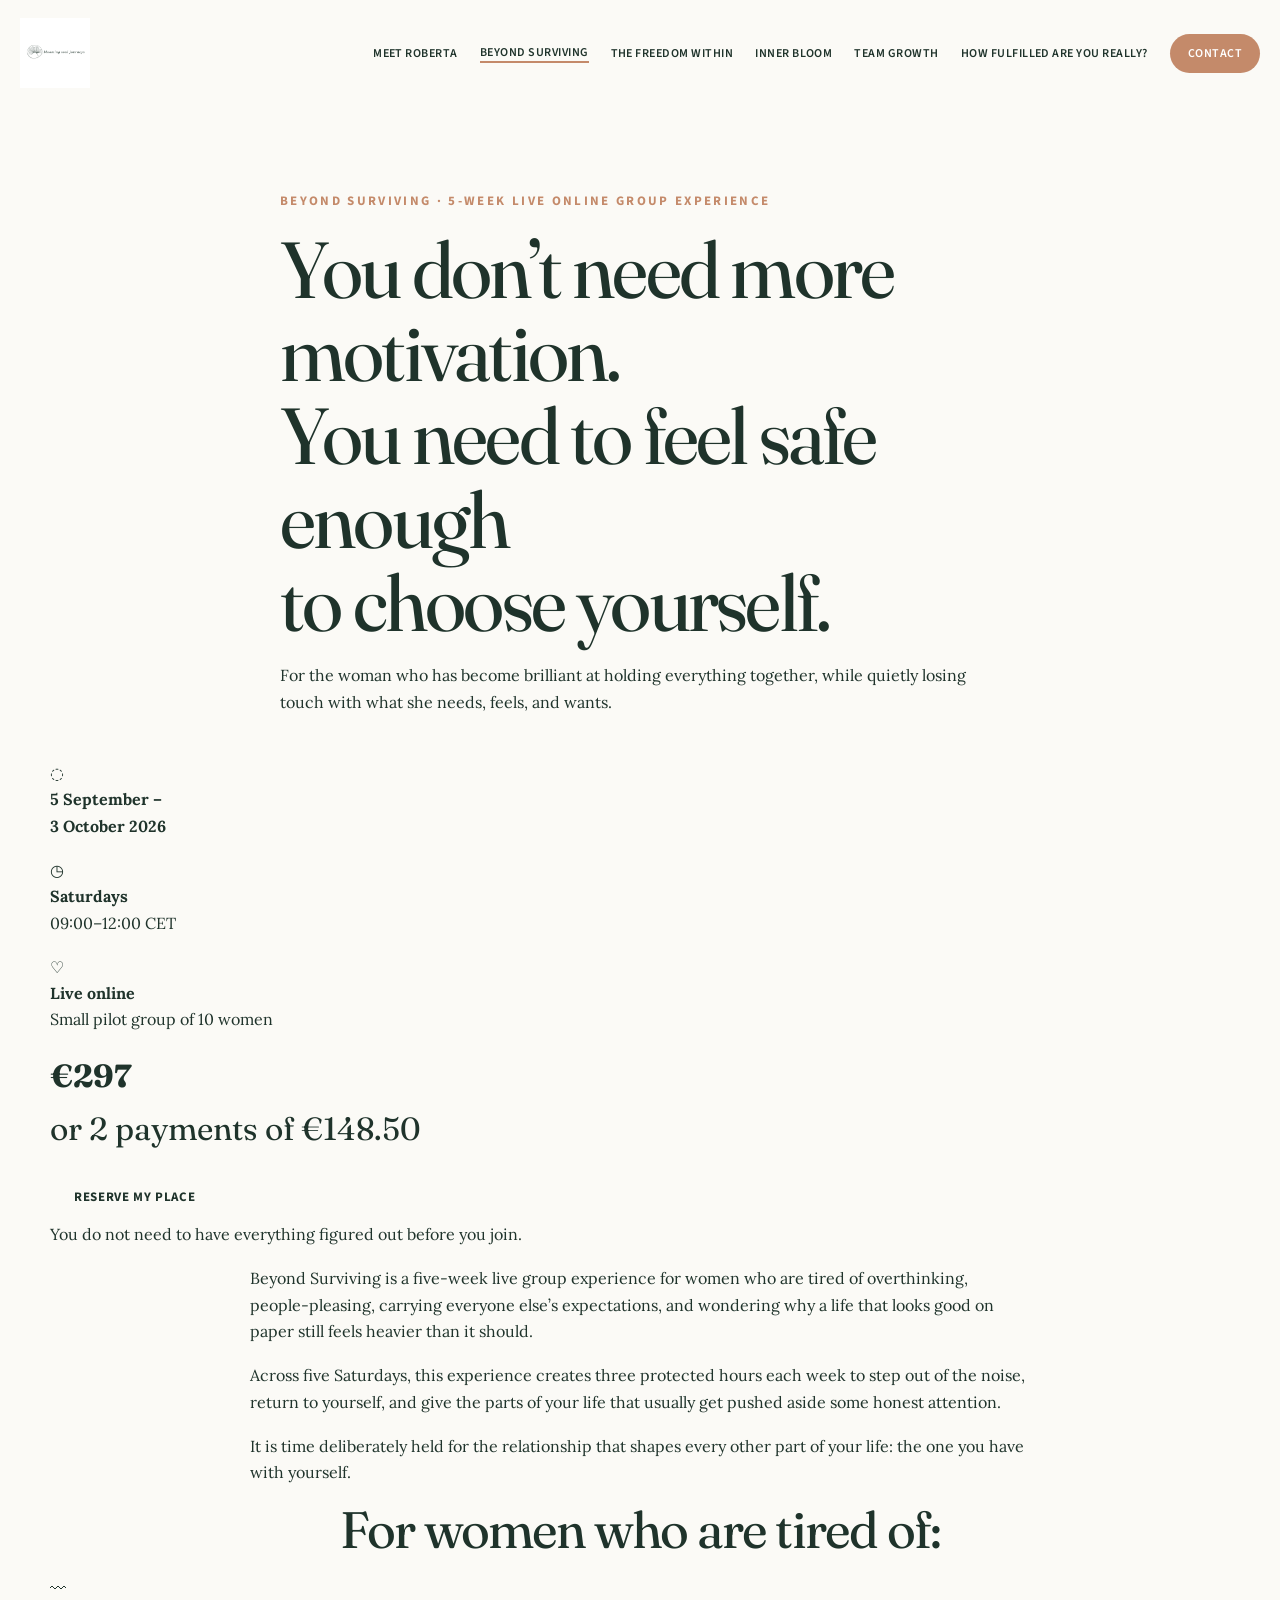
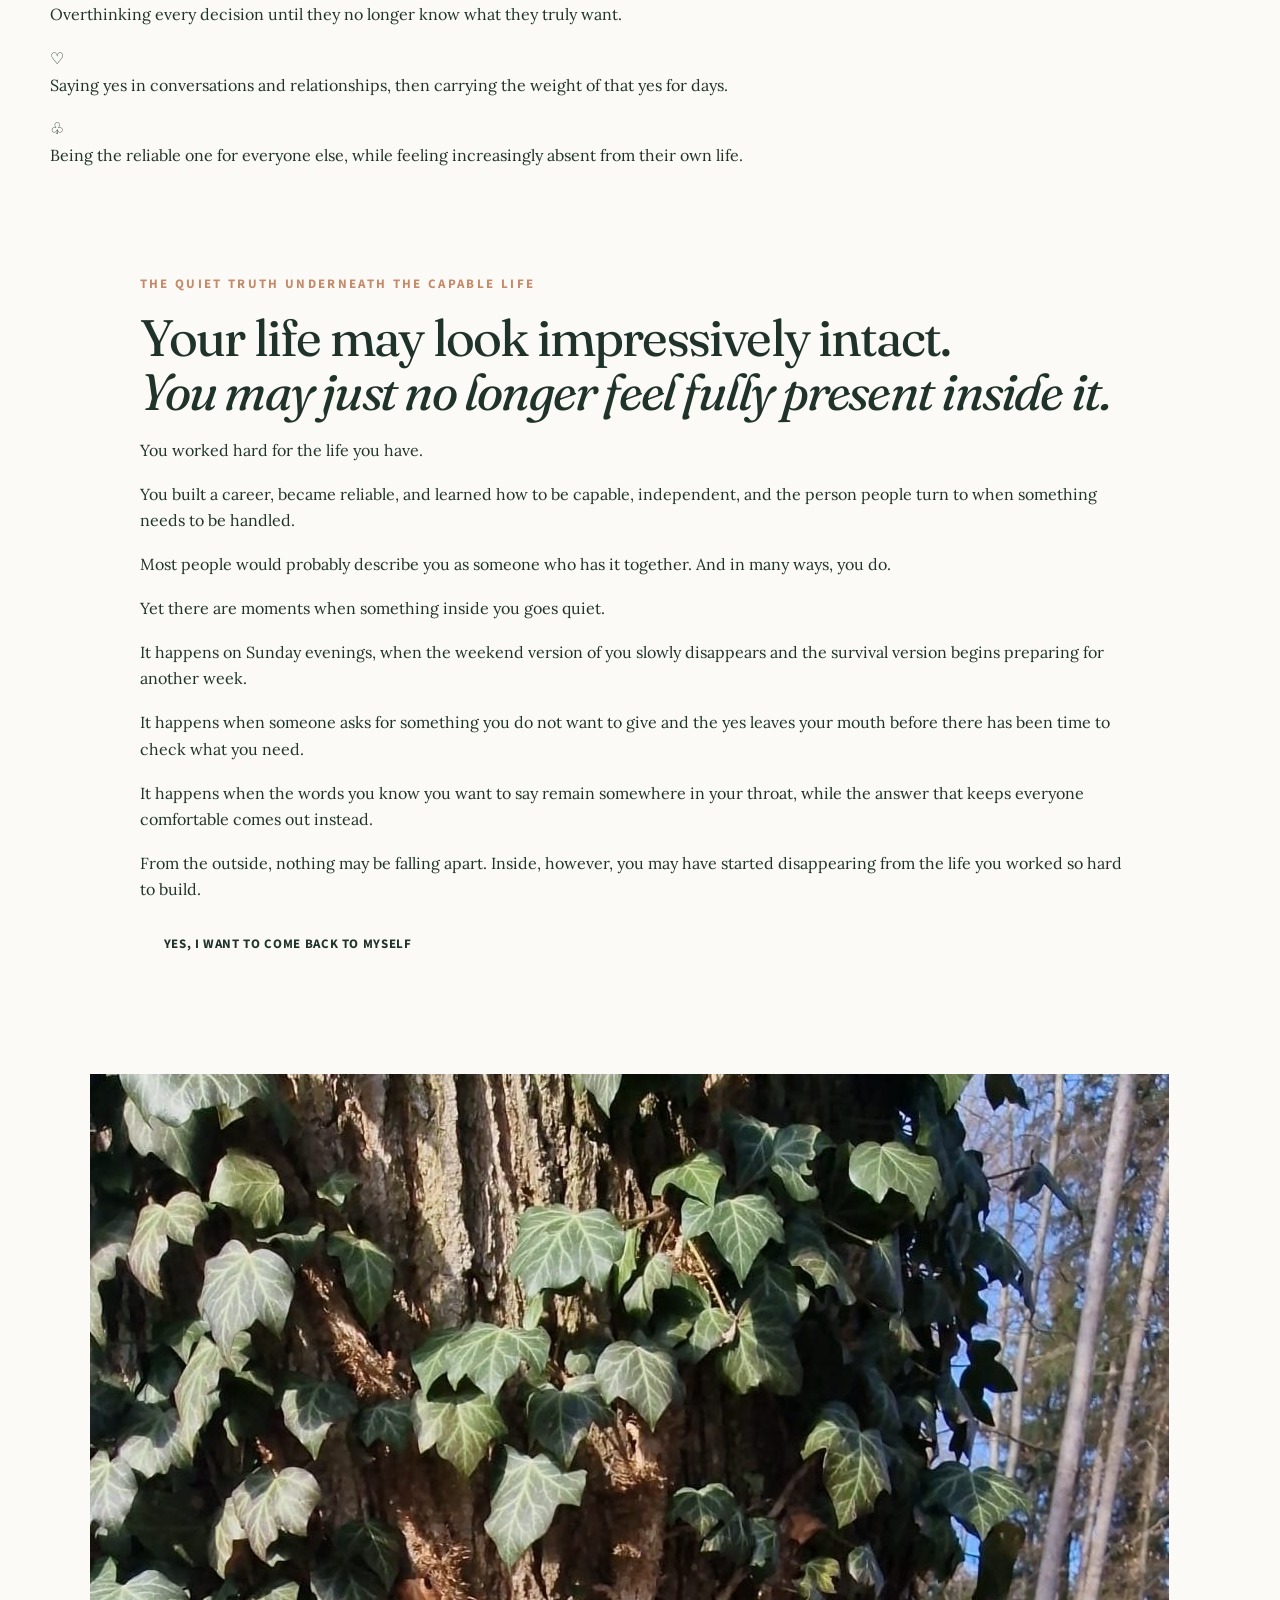
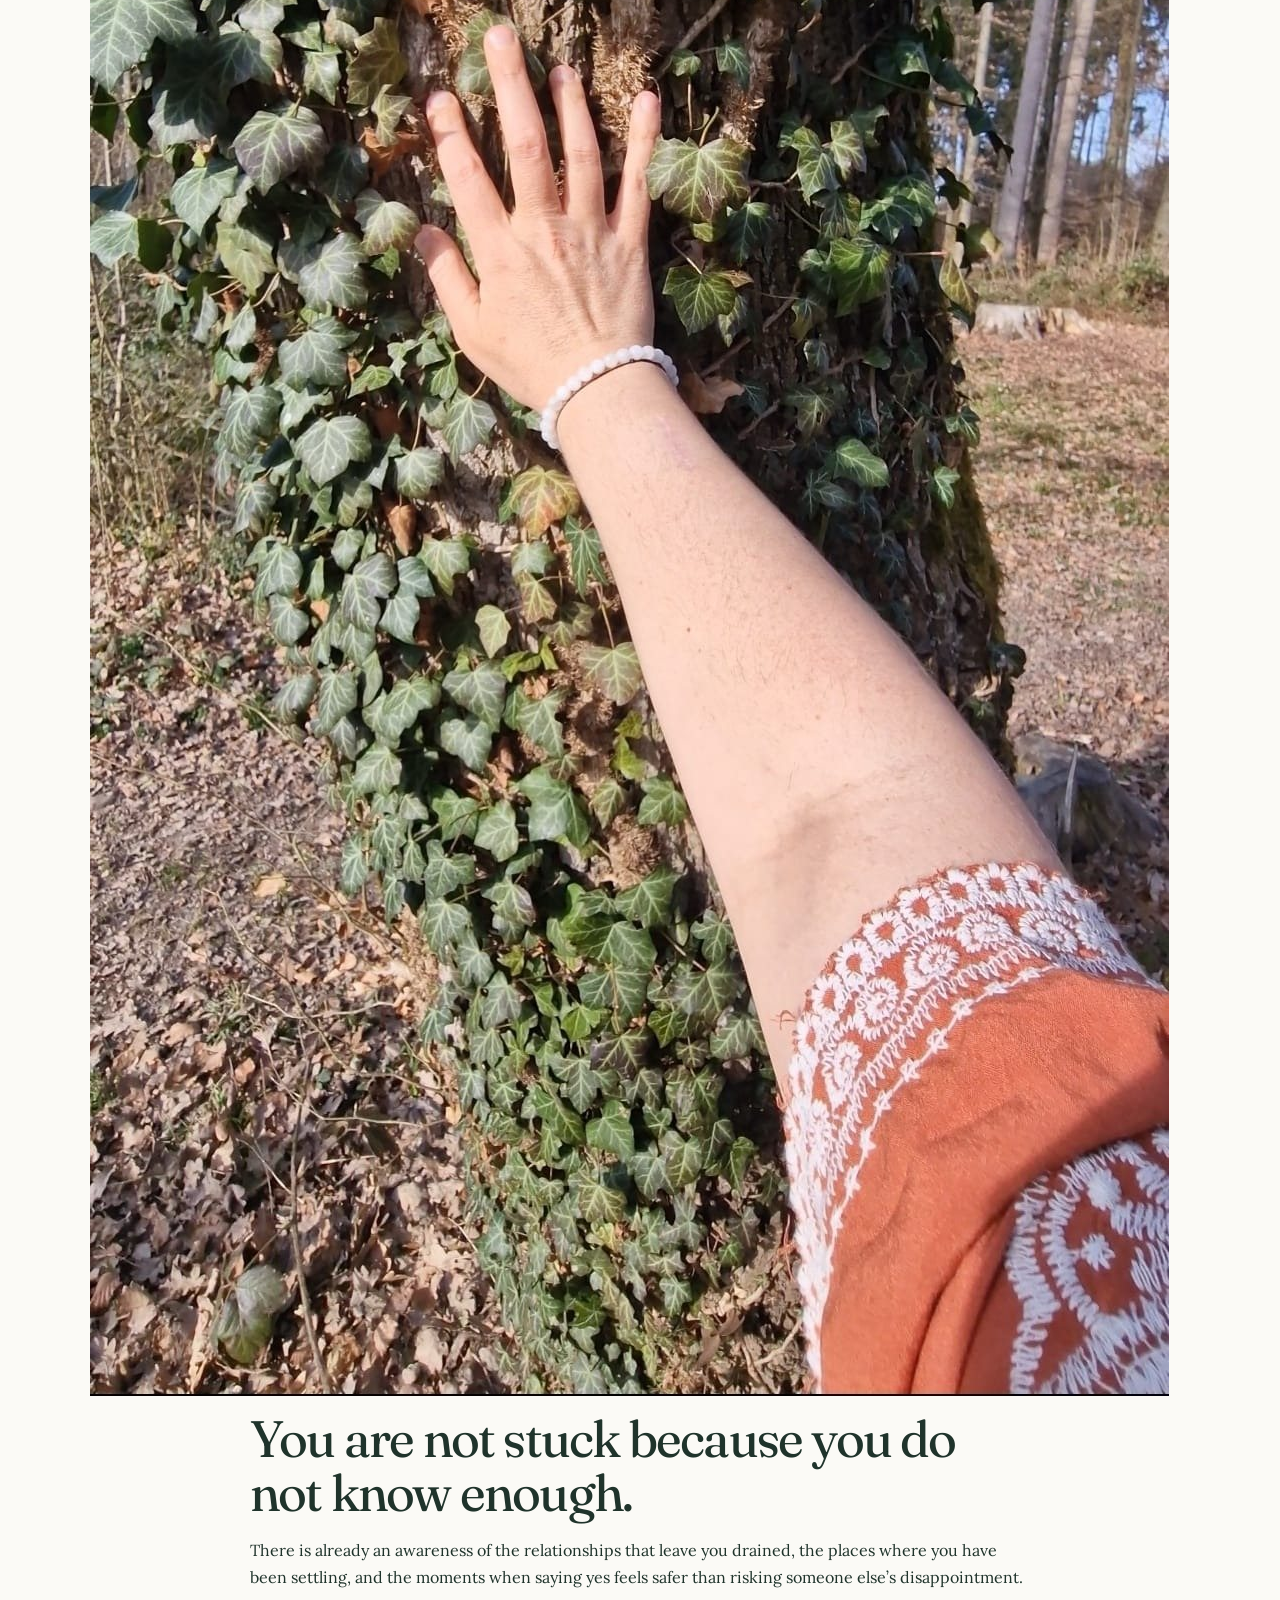
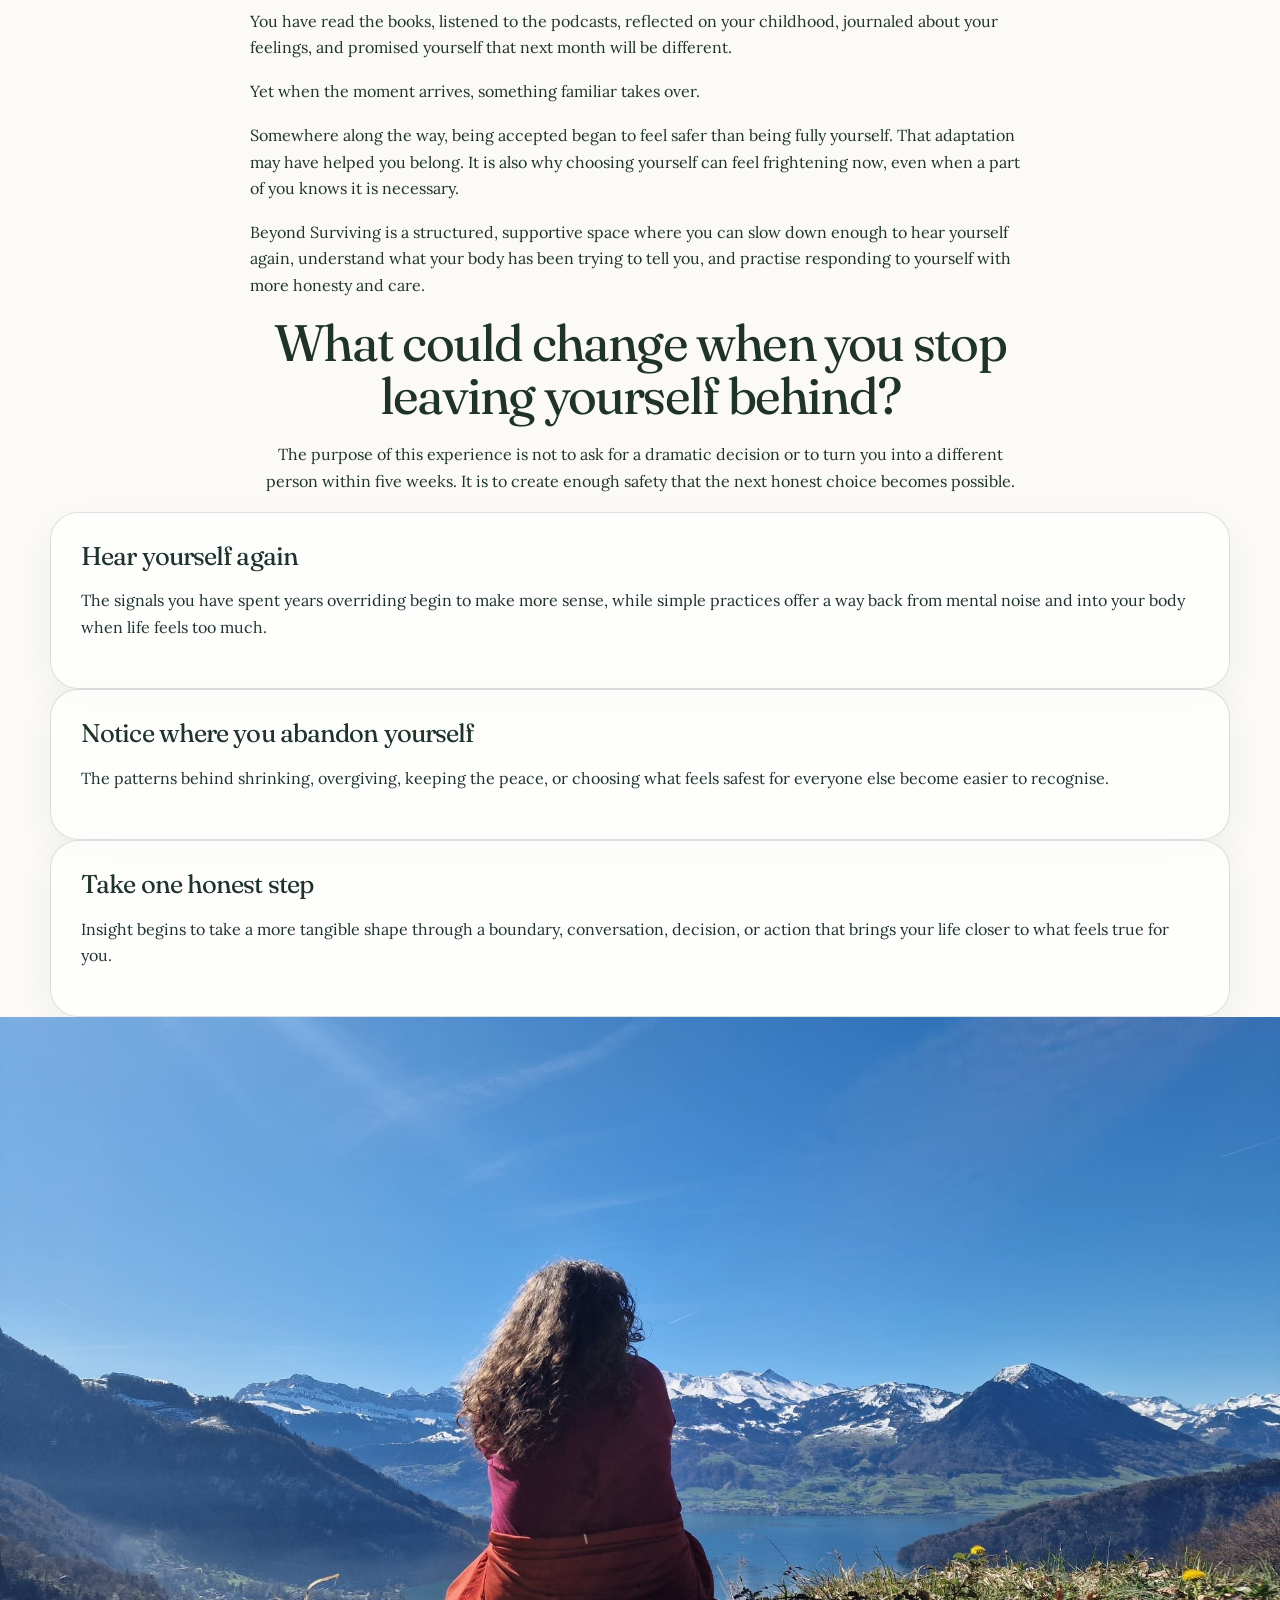
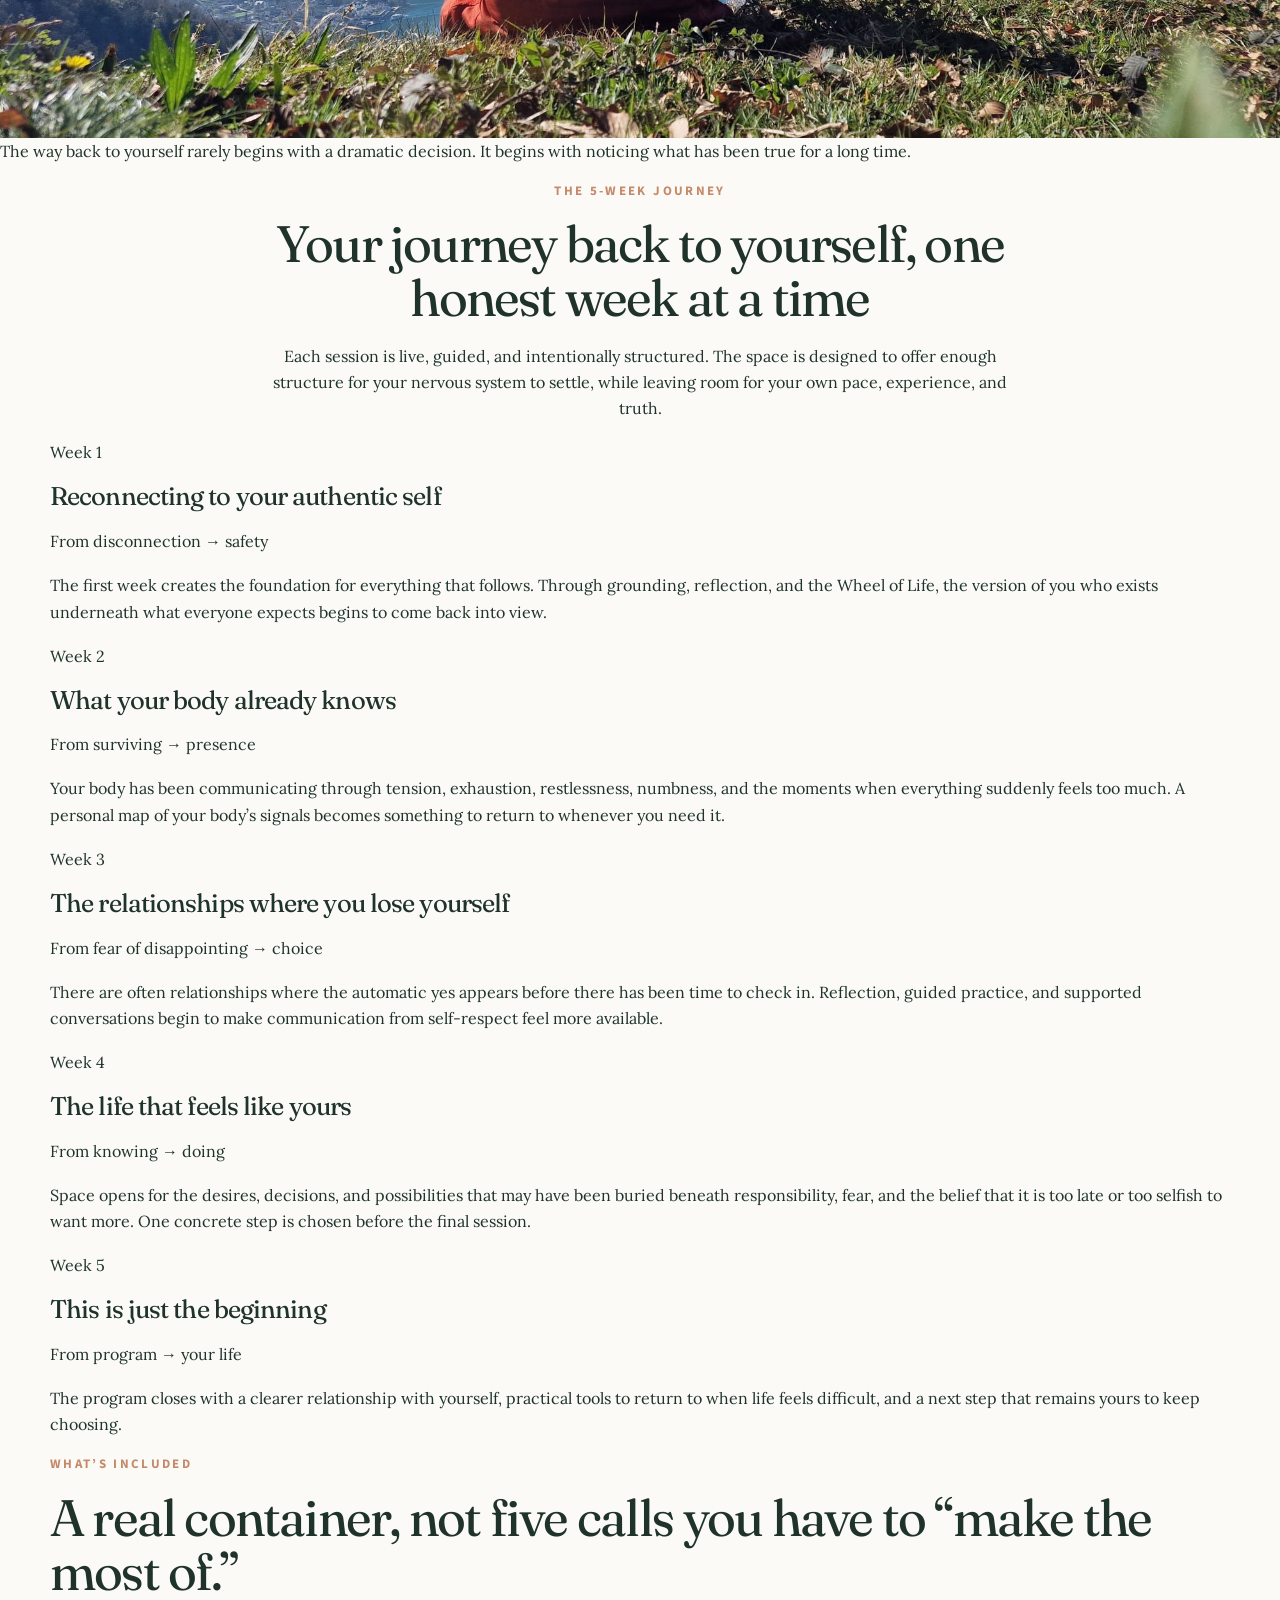
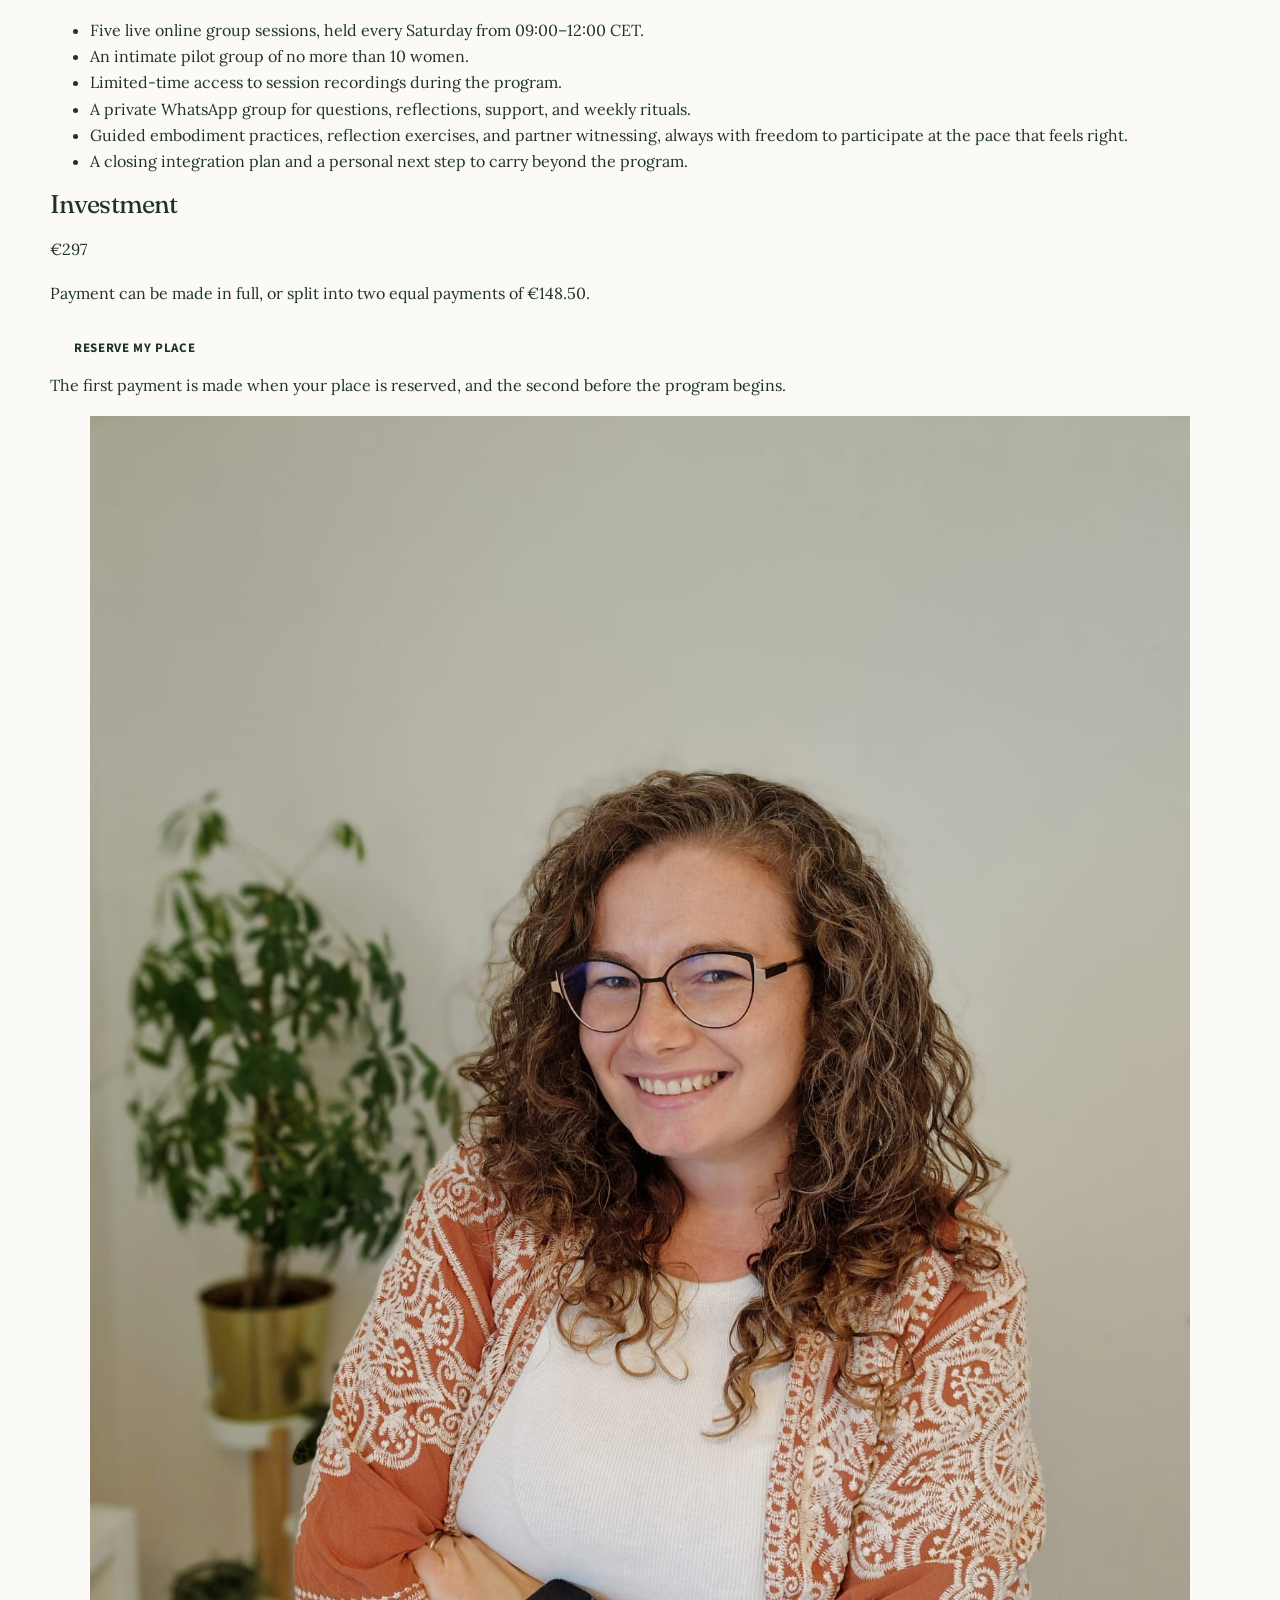
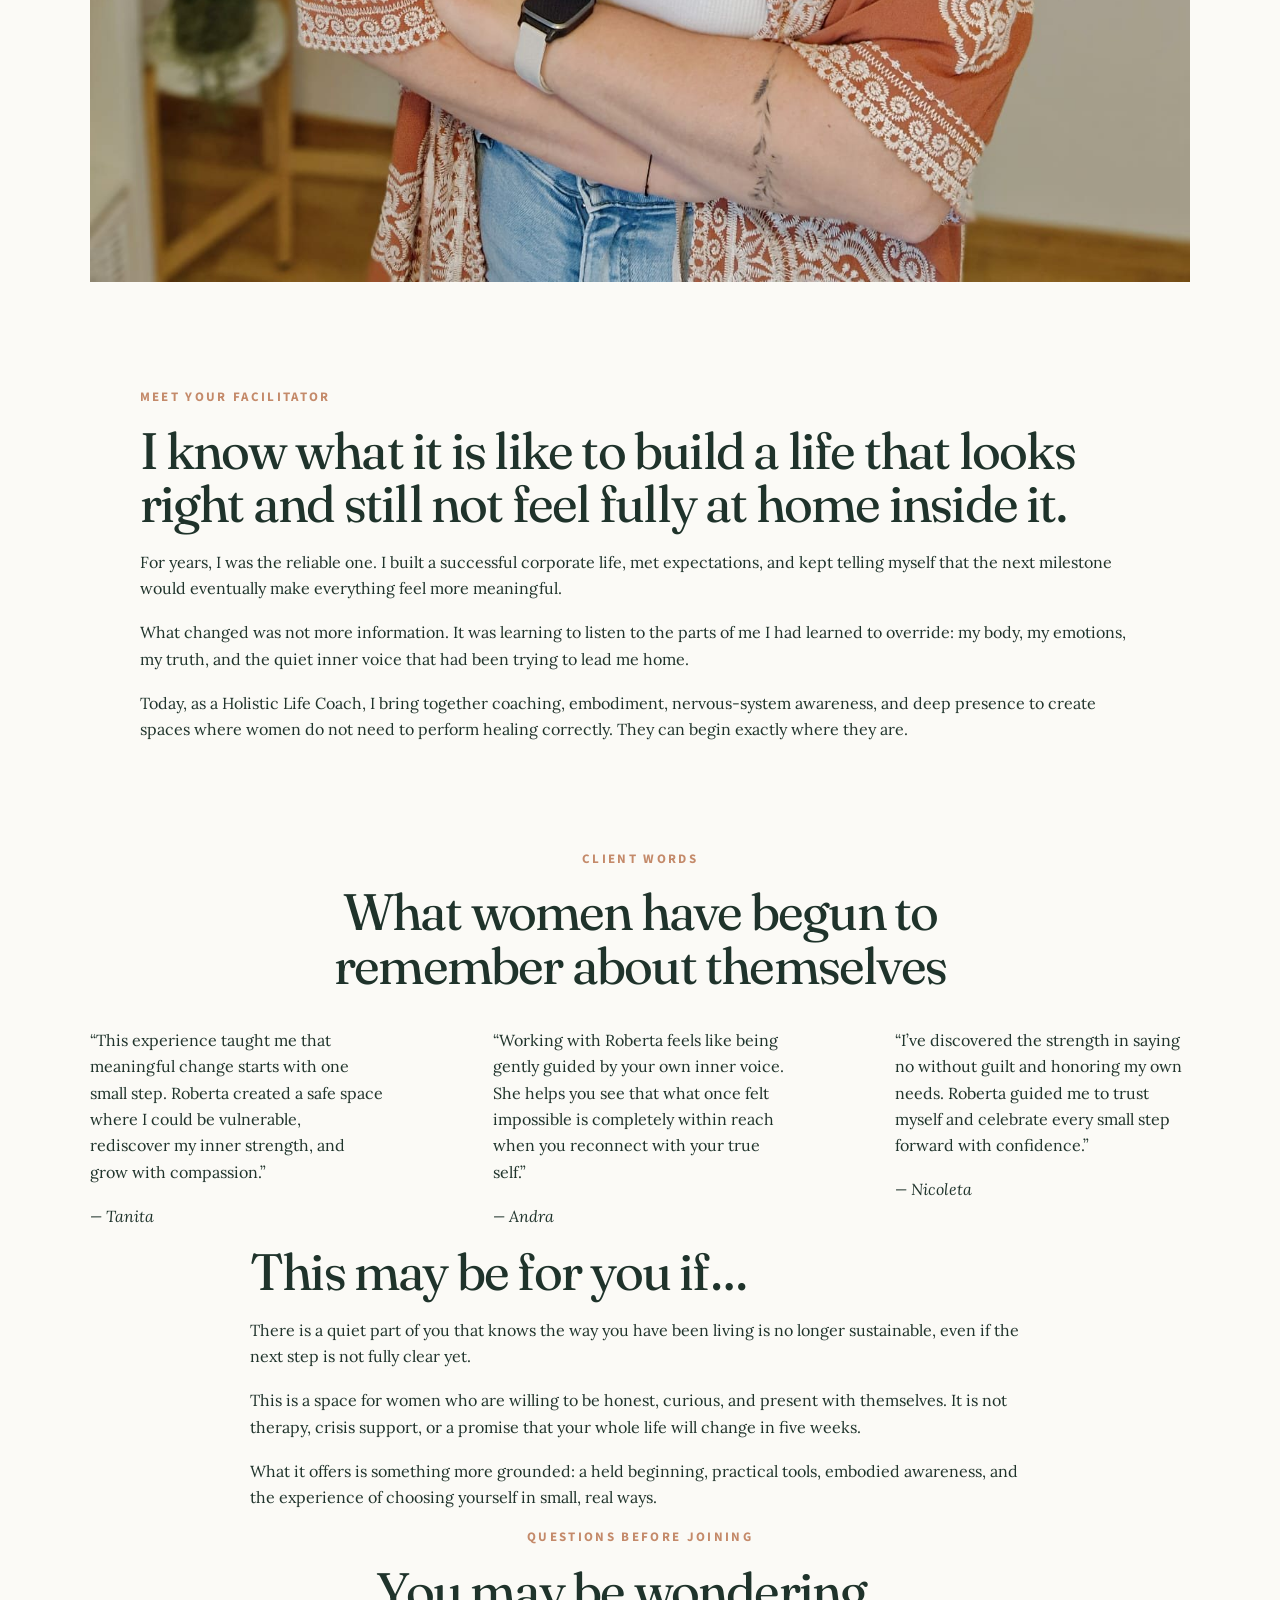
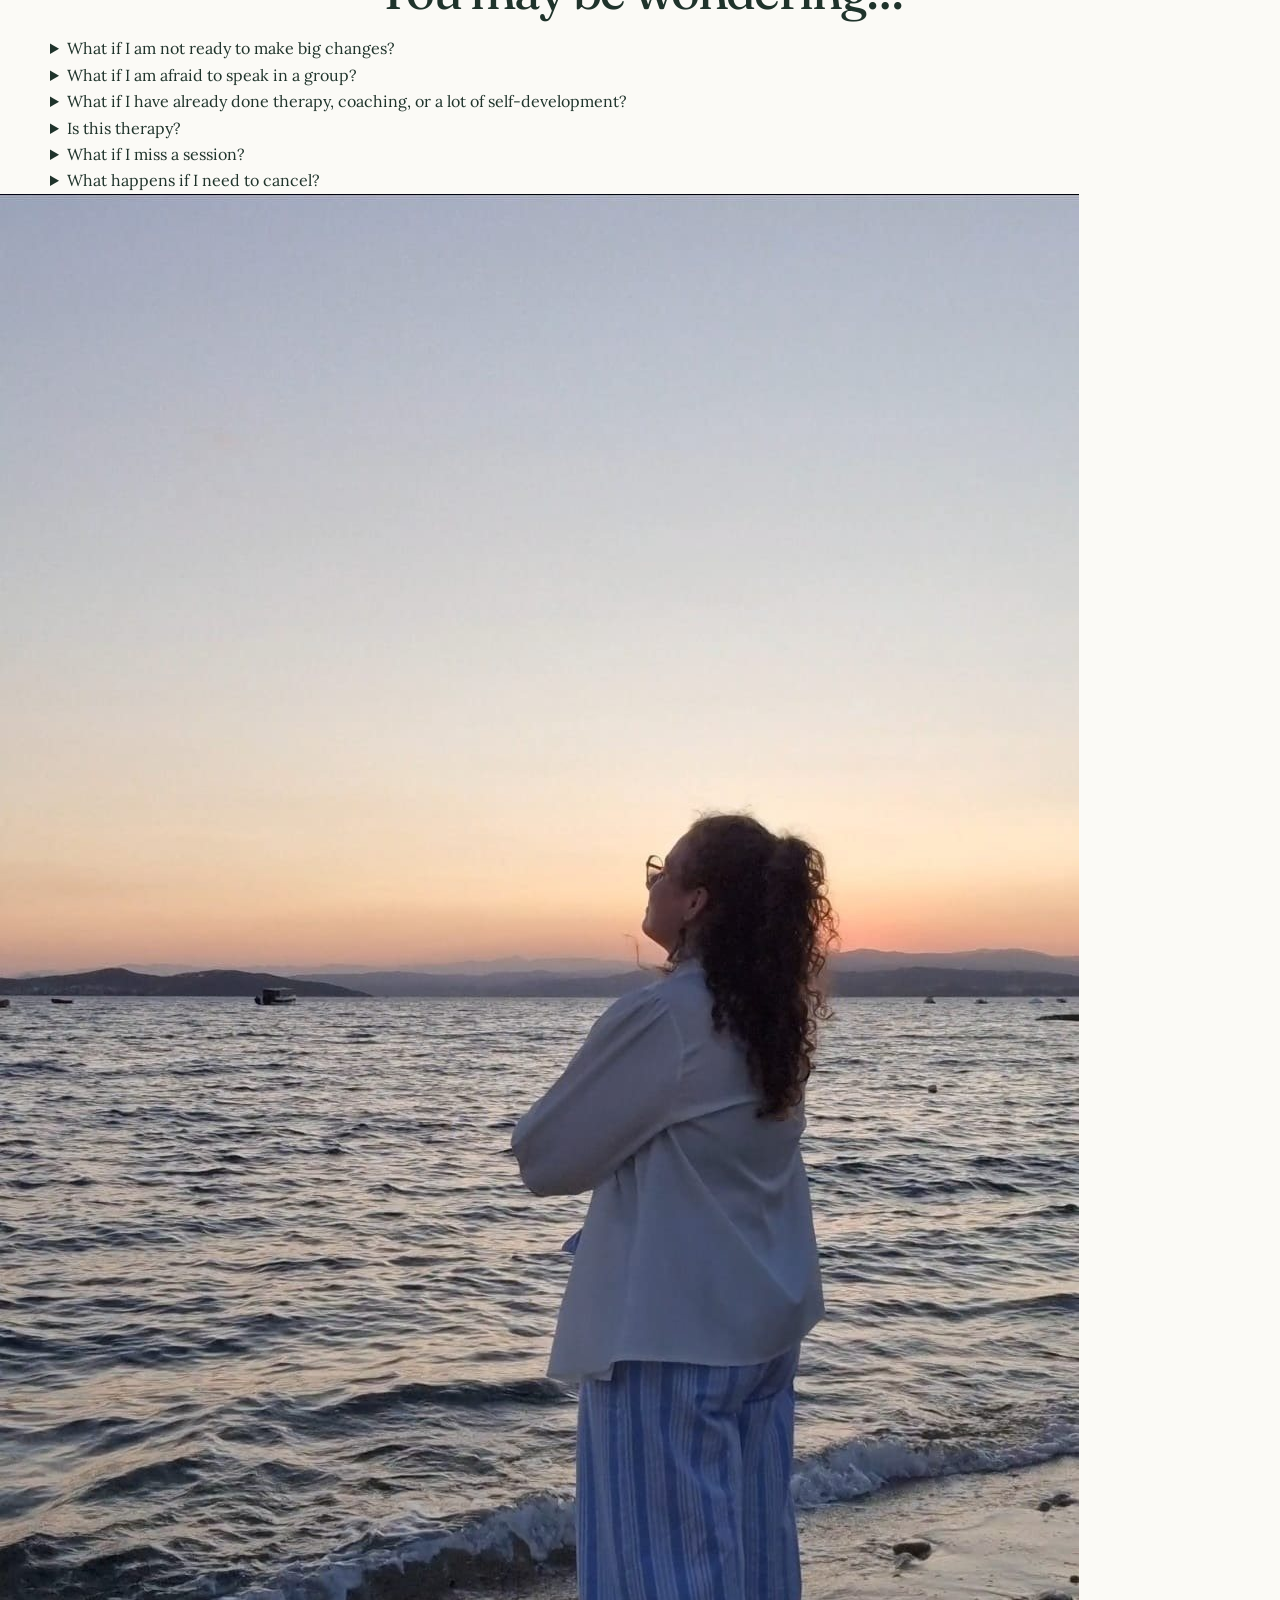
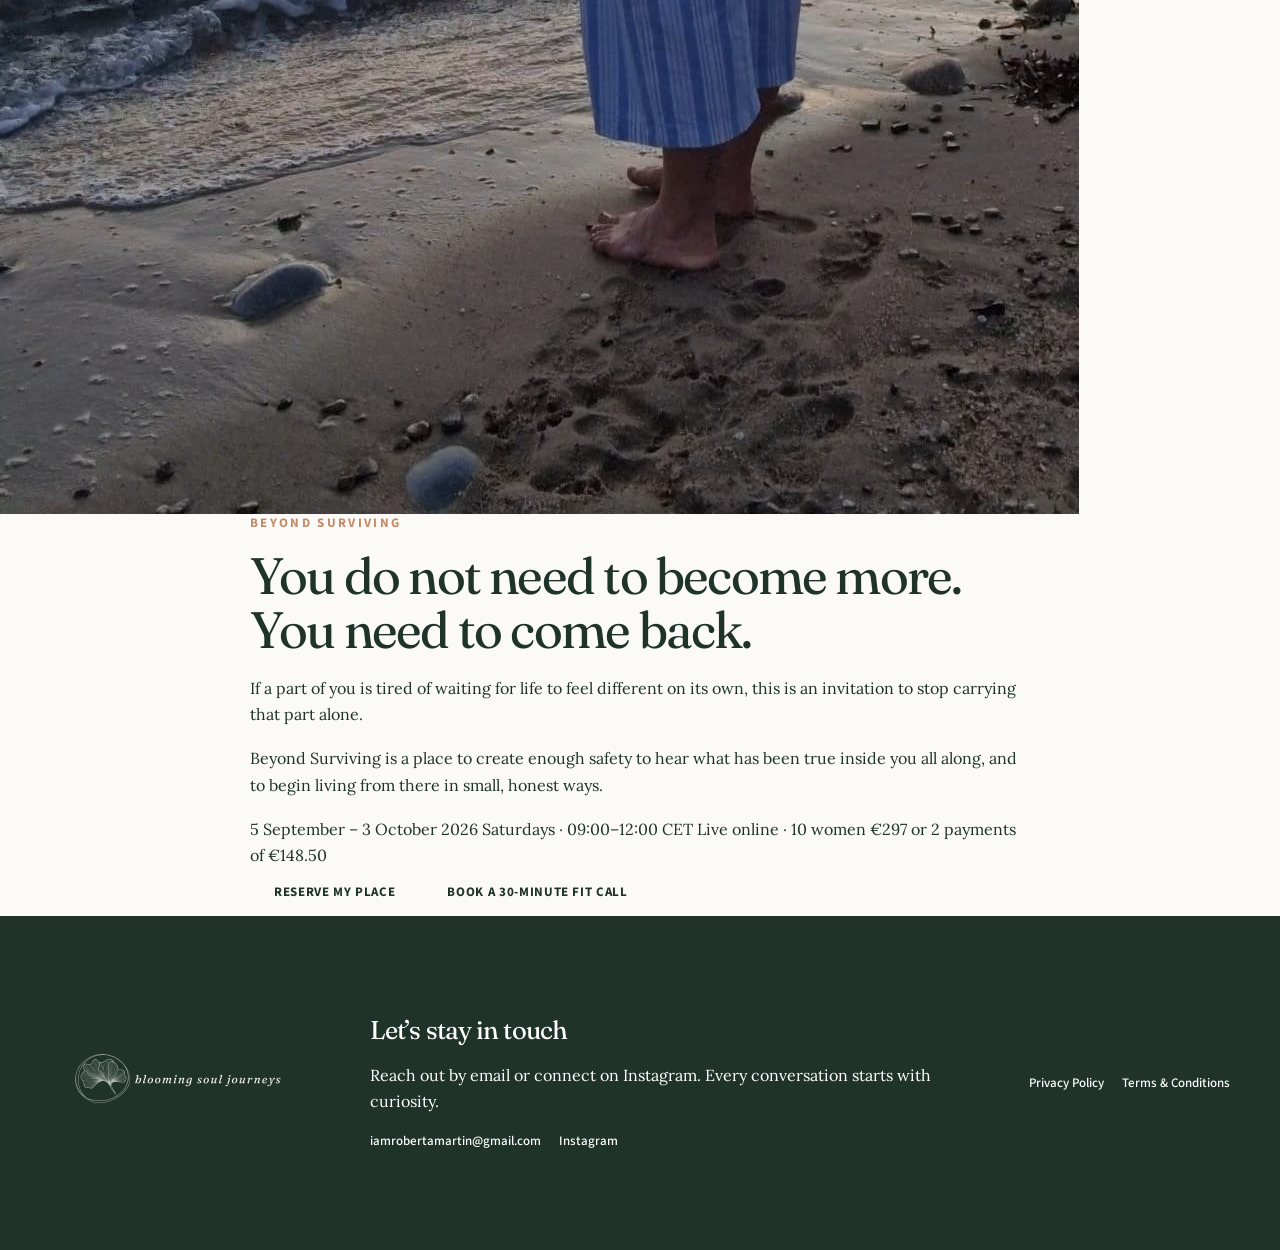
==== beyond-surviving.html @ 8698b295 "Add files via upload" ====
<!doctype html>
<html lang="en">
<head>
<meta charset="utf-8">
<meta name="viewport" content="width=device-width, initial-scale=1">
<title>Beyond Surviving | 5-Week Live Group Experience</title>
<meta name="description" content="A five-week live online group experience for women ready to stop abandoning themselves and choose themselves with more safety and honesty.">
<link rel="preconnect" href="https://fonts.googleapis.com">
<link rel="preconnect" href="https://fonts.gstatic.com" crossorigin>
<link href="https://fonts.googleapis.com/css2?family=Fraunces:opsz,wght@9..144,300..700&family=Lora:ital,wght@0,400..700;1,400..700&family=Source+Sans+3:wght@400;500;600;700&display=swap" rel="stylesheet">
<link rel="stylesheet" href="styles.css">

</head>
<body>
<a class="skip-link" href="#main">Skip to content</a>

<header class="site-header">
  <a class="brand-lockup" href="index.html" aria-label="Blooming Soul Journeys home">
    <img src="logo-light.png" alt="Blooming Soul Journeys">
  </a>
  <button class="menu-toggle" aria-expanded="false" aria-controls="site-nav"><span></span><span></span><span></span><b class="sr-only">Menu</b></button>
  <nav id="site-nav" class="site-nav" aria-label="Main navigation">
    <a  href="meet-roberta.html">Meet Roberta</a>
<a aria-current="page" href="beyond-surviving.html">Beyond Surviving</a>
<a  href="the-freedom-within.html">The Freedom Within</a>
<a  href="inner-bloom.html">Inner Bloom</a>
<a  href="conscious-leadership.html">Team Growth</a>
<a  href="how-fulfilled-are-you-really.html">How fulfilled are you really?</a>
    <a class="nav-cta" href="#contact">Contact</a>
  </nav>
</header>

<main id="main">
    <section id="top" class="hero" aria-labelledby="hero-title">
      <div class="hero-media" aria-hidden="true"></div>
      <div class="hero-shade" aria-hidden="true"></div>
      <div class="hero-content container">
        <p class="eyebrow">Beyond Surviving · 5-week live online group experience</p>
        <h1 id="hero-title">You don’t need more motivation.<br>You need to feel safe enough<br>to choose yourself.</h1>
        <p class="hero-text">For the woman who has become brilliant at holding everything together, while quietly losing touch with what she needs, feels, and wants.</p>
      </div>
    </section>

    <section class="offer-card-wrap container" aria-label="Program details">
      <div class="offer-card">
        <div class="offer-item">
          <span aria-hidden="true">◌</span>
          <p><strong>5 September –<br>3 October 2026</strong></p>
        </div>
        <div class="offer-item">
          <span aria-hidden="true">◷</span>
          <p><strong>Saturdays</strong><br>09:00–12:00 CET</p>
        </div>
        <div class="offer-item">
          <span aria-hidden="true">♡</span>
          <p><strong>Live online</strong><br>Small pilot group of 10 women</p>
        </div>
        <div class="offer-item price">
          <p><strong>€297</strong><br>or 2 payments of €148.50</p>
        </div>
        <a class="button primary" href="https://c5d4e2c0.sibforms.com/v2/serve/[base64]">Reserve My Place</a>
      </div>
      <p class="below-card">You do not need to have everything figured out before you join.</p>
    </section>

    <section class="intro container narrow">
      <p>Beyond Surviving is a five-week live group experience for women who are tired of overthinking, people-pleasing, carrying everyone else’s expectations, and wondering why a life that looks good on paper still feels heavier than it should.</p>
      <p>Across five Saturdays, this experience creates three protected hours each week to step out of the noise, return to yourself, and give the parts of your life that usually get pushed aside some honest attention.</p>
      <p>It is time deliberately held for the relationship that shapes every other part of your life: the one you have with yourself.</p>
    </section>

    <section class="sage-block section-pad" aria-labelledby="tired-title">
      <div class="container">
        <h2 id="tired-title" class="center">For women who are tired of:</h2>
        <div class="three-columns">
          <article>
            <span class="line-icon" aria-hidden="true">〰</span>
            <p>Overthinking every decision until they no longer know what they truly want.</p>
          </article>
          <article>
            <span class="line-icon" aria-hidden="true">♡</span>
            <p>Saying yes in conversations and relationships, then carrying the weight of that yes for days.</p>
          </article>
          <article>
            <span class="line-icon" aria-hidden="true">♧</span>
            <p>Being the reliable one for everyone else, while feeling increasingly absent from their own life.</p>
          </article>
        </div>
      </div>
    </section>

    <section class="split section-pad container" aria-labelledby="mirror-title">
      <div class="split-copy">
        <p class="eyebrow">The quiet truth underneath the capable life</p>
        <h2 id="mirror-title">Your life may look impressively intact.<br><em>You may just no longer feel fully present inside it.</em></h2>
        <p>You worked hard for the life you have.</p>
        <p>You built a career, became reliable, and learned how to be capable, independent, and the person people turn to when something needs to be handled.</p>
        <p>Most people would probably describe you as someone who has it together. And in many ways, you do.</p>
        <p>Yet there are moments when something inside you goes quiet.</p>
        <p>It happens on Sunday evenings, when the weekend version of you slowly disappears and the survival version begins preparing for another week.</p>
        <p>It happens when someone asks for something you do not want to give and the yes leaves your mouth before there has been time to check what you need.</p>
        <p>It happens when the words you know you want to say remain somewhere in your throat, while the answer that keeps everyone comfortable comes out instead.</p>
        <p>From the outside, nothing may be falling apart. Inside, however, you may have started disappearing from the life you worked so hard to build.</p>
        <a class="button secondary" href="https://c5d4e2c0.sibforms.com/v2/serve/[base64]">Yes, I Want to Come Back to Myself</a>
      </div>
      <figure class="image-card portrait-card">
        <img src="bs-tree-touch.jpg" alt="A hand resting on an ivy-covered tree in the forest" loading="lazy" />
      </figure>
    </section>

    <section class="linen-block section-pad" aria-labelledby="stuck-title">
      <div class="container narrow">
        <h2 id="stuck-title">You are not stuck because you do not know enough.</h2>
        <p>There is already an awareness of the relationships that leave you drained, the places where you have been settling, and the moments when saying yes feels safer than risking someone else’s disappointment.</p>
        <p>You have read the books, listened to the podcasts, reflected on your childhood, journaled about your feelings, and promised yourself that next month will be different.</p>
        <p>Yet when the moment arrives, something familiar takes over.</p>
        <p>Somewhere along the way, being accepted began to feel safer than being fully yourself. That adaptation may have helped you belong. It is also why choosing yourself can feel frightening now, even when a part of you knows it is necessary.</p>
        <p>Beyond Surviving is a structured, supportive space where you can slow down enough to hear yourself again, understand what your body has been trying to tell you, and practise responding to yourself with more honesty and care.</p>
      </div>
    </section>

    <section class="outcomes section-pad container" aria-labelledby="change-title">
      <div class="section-heading center narrow">
        <h2 id="change-title">What could change when you stop leaving yourself behind?</h2>
        <p>The purpose of this experience is not to ask for a dramatic decision or to turn you into a different person within five weeks. It is to create enough safety that the next honest choice becomes possible.</p>
      </div>
      <div class="cards three-cards">
        <article class="card">
          <h3>Hear yourself again</h3>
          <p>The signals you have spent years overriding begin to make more sense, while simple practices offer a way back from mental noise and into your body when life feels too much.</p>
        </article>
        <article class="card">
          <h3>Notice where you abandon yourself</h3>
          <p>The patterns behind shrinking, overgiving, keeping the peace, or choosing what feels safest for everyone else become easier to recognise.</p>
        </article>
        <article class="card">
          <h3>Take one honest step</h3>
          <p>Insight begins to take a more tangible shape through a boundary, conversation, decision, or action that brings your life closer to what feels true for you.</p>
        </article>
      </div>
    </section>

    <section class="image-break mountains" aria-label="A quiet landscape pause">
      <img src="bs-mountain-return.jpg" alt="Roberta sitting with her back to the camera, looking at mountains and a lake" loading="lazy" />
      <div class="image-break-text">
        <p>The way back to yourself rarely begins with a dramatic decision. It begins with noticing what has been true for a long time.</p>
      </div>
    </section>

    <section id="journey" class="sage-block section-pad" aria-labelledby="journey-title">
      <div class="container">
        <div class="section-heading center narrow">
          <p class="eyebrow">The 5-week journey</p>
          <h2 id="journey-title">Your journey back to yourself, one honest week at a time</h2>
          <p>Each session is live, guided, and intentionally structured. The space is designed to offer enough structure for your nervous system to settle, while leaving room for your own pace, experience, and truth.</p>
        </div>
        <div class="weeks">
          <article class="week-card">
            <p class="week-number">Week 1</p>
            <h3>Reconnecting to your authentic self</h3>
            <p class="shift">From disconnection → safety</p>
            <p>The first week creates the foundation for everything that follows. Through grounding, reflection, and the Wheel of Life, the version of you who exists underneath what everyone expects begins to come back into view.</p>
          </article>
          <article class="week-card">
            <p class="week-number">Week 2</p>
            <h3>What your body already knows</h3>
            <p class="shift">From surviving → presence</p>
            <p>Your body has been communicating through tension, exhaustion, restlessness, numbness, and the moments when everything suddenly feels too much. A personal map of your body’s signals becomes something to return to whenever you need it.</p>
          </article>
          <article class="week-card">
            <p class="week-number">Week 3</p>
            <h3>The relationships where you lose yourself</h3>
            <p class="shift">From fear of disappointing → choice</p>
            <p>There are often relationships where the automatic yes appears before there has been time to check in. Reflection, guided practice, and supported conversations begin to make communication from self-respect feel more available.</p>
          </article>
          <article class="week-card">
            <p class="week-number">Week 4</p>
            <h3>The life that feels like yours</h3>
            <p class="shift">From knowing → doing</p>
            <p>Space opens for the desires, decisions, and possibilities that may have been buried beneath responsibility, fear, and the belief that it is too late or too selfish to want more. One concrete step is chosen before the final session.</p>
          </article>
          <article class="week-card">
            <p class="week-number">Week 5</p>
            <h3>This is just the beginning</h3>
            <p class="shift">From program → your life</p>
            <p>The program closes with a clearer relationship with yourself, practical tools to return to when life feels difficult, and a next step that remains yours to keep choosing.</p>
          </article>
        </div>
      </div>
    </section>

    <section id="included" class="section-pad container" aria-labelledby="included-title">
      <div class="split included-split">
        <div>
          <p class="eyebrow">What’s included</p>
          <h2 id="included-title">A real container, not five calls you have to “make the most of.”</h2>
          <ul class="included-list">
            <li>Five live online group sessions, held every Saturday from 09:00–12:00 CET.</li>
            <li>An intimate pilot group of no more than 10 women.</li>
            <li>Limited-time access to session recordings during the program.</li>
            <li>A private WhatsApp group for questions, reflections, support, and weekly rituals.</li>
            <li>Guided embodiment practices, reflection exercises, and partner witnessing, always with freedom to participate at the pace that feels right.</li>
            <li>A closing integration plan and a personal next step to carry beyond the program.</li>
          </ul>
        </div>
        <aside class="investment-card" aria-label="Investment details">
          <h3>Investment</h3>
          <p class="big-price">€297</p>
          <p>Payment can be made in full, or split into two equal payments of €148.50.</p>
          <a class="button primary" href="https://c5d4e2c0.sibforms.com/v2/serve/[base64]">Reserve My Place</a>
          <p class="small-note">The first payment is made when your place is reserved, and the second before the program begins.</p>
        </aside>
      </div>
    </section>

    <section class="facilitator section-pad linen-block" aria-labelledby="facilitator-title">
      <div class="container split reverse">
        <figure class="image-frame">
          <img src="bs-roberta-facilitator.jpg" alt="Roberta Martin smiling in a warm indoor portrait" loading="lazy" />
        </figure>
        <div class="split-copy">
          <p class="eyebrow">Meet your facilitator</p>
          <h2 id="facilitator-title">I know what it is like to build a life that looks right and still not feel fully at home inside it.</h2>
          <p>For years, I was the reliable one. I built a successful corporate life, met expectations, and kept telling myself that the next milestone would eventually make everything feel more meaningful.</p>
          <p>What changed was not more information. It was learning to listen to the parts of me I had learned to override: my body, my emotions, my truth, and the quiet inner voice that had been trying to lead me home.</p>
          <p>Today, as a Holistic Life Coach, I bring together coaching, embodiment, nervous-system awareness, and deep presence to create spaces where women do not need to perform healing correctly. They can begin exactly where they are.</p>
        </div>
      </div>
    </section>

    <section class="testimonials section-pad container" aria-labelledby="testimonial-title">
      <div class="section-heading center narrow">
        <p class="eyebrow">Client words</p>
        <h2 id="testimonial-title">What women have begun to remember about themselves</h2>
      </div>
      <div class="testimonial-grid">
        <blockquote>
          <p>“This experience taught me that meaningful change starts with one small step. Roberta created a safe space where I could be vulnerable, rediscover my inner strength, and grow with compassion.”</p>
          <cite>— Tanita</cite>
        </blockquote>
        <blockquote>
          <p>“Working with Roberta feels like being gently guided by your own inner voice. She helps you see that what once felt impossible is completely within reach when you reconnect with your true self.”</p>
          <cite>— Andra</cite>
        </blockquote>
        <blockquote>
          <p>“I’ve discovered the strength in saying no without guilt and honoring my own needs. Roberta guided me to trust myself and celebrate every small step forward with confidence.”</p>
          <cite>— Nicoleta</cite>
        </blockquote>
      </div>
    </section>

    <section class="fit section-pad sage-block" aria-labelledby="fit-title">
      <div class="container narrow">
        <h2 id="fit-title">This may be for you if…</h2>
        <p>There is a quiet part of you that knows the way you have been living is no longer sustainable, even if the next step is not fully clear yet.</p>
        <p>This is a space for women who are willing to be honest, curious, and present with themselves. It is not therapy, crisis support, or a promise that your whole life will change in five weeks.</p>
        <p>What it offers is something more grounded: a held beginning, practical tools, embodied awareness, and the experience of choosing yourself in small, real ways.</p>
      </div>
    </section>

    <section id="faq" class="faq section-pad container" aria-labelledby="faq-title">
      <div class="section-heading center narrow">
        <p class="eyebrow">Questions before joining</p>
        <h2 id="faq-title">You may be wondering…</h2>
      </div>
      <div class="accordion">
        <details>
          <summary>What if I am not ready to make big changes?</summary>
          <p>Readiness does not need to look like certainty. Beyond Surviving is designed for the moment when something inside you knows that the current way of living is no longer sustainable, even if the next step is not yet clear.</p>
        </details>
        <details>
          <summary>What if I am afraid to speak in a group?</summary>
          <p>You will always be invited, never pushed. There is space for sharing, reflection, and connection, but there is no expectation to reveal more than feels safe. Listening, noticing, and being witnessed are all valid ways of participating.</p>
        </details>
        <details>
          <summary>What if I have already done therapy, coaching, or a lot of self-development?</summary>
          <p>This program may be especially meaningful if you recognise the gap between understanding your patterns and being able to respond differently when it matters. The work is designed to help insight move from your head into your body and your everyday choices.</p>
        </details>
        <details>
          <summary>Is this therapy?</summary>
          <p>No. Beyond Surviving is a coaching and embodiment-based group experience. It is not therapy, medical treatment, or a substitute for mental-health support.</p>
        </details>
        <details>
          <summary>What if I miss a session?</summary>
          <p>Recordings will be available for a limited time during the program, allowing you to revisit the session and continue with the reflections at your own pace. Because this is a live group process, attending the sessions in real time is encouraged whenever possible.</p>
        </details>
        <details>
          <summary>What happens if I need to cancel?</summary>
          <p>Because this is a small live group experience with only 10 places, your seat is reserved once your payment is confirmed. You may request a full refund within 14 days of purchase, provided the program has not yet started. If you cancel more than 14 days before the start date, your payment can be refunded minus a €50 administrative fee. Cancellations made within 14 days before the program begins are non-refundable, although you may transfer your place to a future round or to another suitable participant, with approval.</p>
          <p>Once the program has started, refunds are not available for missed sessions. If Beyond Surviving is cancelled by the facilitator, you will receive a full refund.</p>
        </details>
      </div>
    </section>

    <section class="final-cta" aria-labelledby="final-title">
      <img src="bs-sea-integration.jpg" alt="Roberta standing barefoot by the sea at sunset" loading="lazy" />
      <div class="final-panel container narrow">
        <p class="eyebrow">Beyond Surviving</p>
        <h2 id="final-title">You do not need to become more.<br>You need to come back.</h2>
        <p>If a part of you is tired of waiting for life to feel different on its own, this is an invitation to stop carrying that part alone.</p>
        <p>Beyond Surviving is a place to create enough safety to hear what has been true inside you all along, and to begin living from there in small, honest ways.</p>
        <div class="final-details">
          <span>5 September – 3 October 2026</span>
          <span>Saturdays · 09:00–12:00 CET</span>
          <span>Live online · 10 women</span>
          <span>€297 or 2 payments of €148.50</span>
        </div>
        <div class="cta-row">
          <a class="button primary" href="https://c5d4e2c0.sibforms.com/v2/serve/[base64]">Reserve My Place</a>
          <a class="button ghost" href="YOUR_FIT_CALL_LINK_HERE">Book a 30-Minute Fit Call</a>
        </div>
      </div>
    </section>
  </main>

<footer id="contact" class="site-footer">
  <div class="container footer-grid">
    <a class="footer-logo" href="index.html"><img src="logo-dark.png" alt="Blooming Soul Journeys"></a>
    <div>
      <h3>Let’s stay in touch</h3>
      <p>Reach out by email or connect on Instagram. Every conversation starts with curiosity.</p>
      <div class="footer-links"><a href="mailto:iamrobertamartin@gmail.com">iamrobertamartin@gmail.com</a><a href="https://www.instagram.com/iam_robertamartin/" target="_blank" rel="noopener">Instagram</a></div>
    </div>
    <div class="footer-legal"><a href="privacy.html">Privacy Policy</a><a href="terms.html">Terms &amp; Conditions</a></div>
  </div>
</footer>
<script src="script.js"></script>

</body></html>
---- styles.css ----
/* BLOOMING SOUL JOURNEYS — FLAT GITHUB BUILD */

/* Beyond Surviving legacy page styles */


/* Shared website design system — intentionally last */

:root{
 --forest:#1f332b;--sage:#a7b59a;--linen:#eae2d6;--sand:#dcc9ae;--clay:#c48a6a;
 --mist:#b7c9c7;--charcoal:#2b2b2b;--white:#f7f5f1;--paper:#fbfaf6;--line:rgba(31,51,43,.15);
 --shadow:0 24px 60px rgba(31,51,43,.13)
}
*{box-sizing:border-box} html{scroll-behavior:smooth} body{margin:0;color:var(--forest);background:var(--paper);font-family:Lora,Georgia,serif;line-height:1.65}
img{max-width:100%;display:block} a{color:inherit}.container{width:min(1180px,calc(100% - 40px));margin:auto}.narrow{width:min(780px,calc(100% - 40px));margin:auto}
.sr-only{position:absolute;width:1px;height:1px;padding:0;margin:-1px;overflow:hidden;clip:rect(0,0,0,0);white-space:nowrap;border:0}.skip-link{position:fixed;top:-80px;left:20px;z-index:999;background:var(--forest);color:white;padding:10px 16px}.skip-link:focus{top:20px}
.site-header{position:absolute;z-index:50;inset:0 0 auto;display:flex;align-items:center;justify-content:space-between;width:min(1460px,calc(100% - 40px));margin:auto;padding:18px 0}.brand-lockup img{width:245px;max-height:70px;object-fit:contain;object-position:left center}.site-nav{display:flex;gap:22px;align-items:center;font:600 12px "Source Sans 3",sans-serif;text-transform:uppercase;letter-spacing:.04em}.site-nav a{text-decoration:none}.site-nav a[aria-current=page]{border-bottom:2px solid var(--clay)}.nav-cta{padding:11px 18px;border-radius:999px;background:var(--clay);color:white}.menu-toggle{display:none;background:none;border:0;z-index:60}.menu-toggle span{display:block;width:25px;height:2px;background:var(--forest);margin:5px}
h1,h2,h3{font-family:Fraunces,Georgia,serif;line-height:1.05;letter-spacing:-.035em;font-weight:420;margin:0 0 18px}h1{font-size:clamp(3.2rem,6.2vw,6.6rem)}h2{font-size:clamp(2.3rem,4vw,4.5rem)}h3{font-size:clamp(1.55rem,2vw,2.3rem)}p{margin:0 0 1.1rem}.eyebrow{font:700 13px "Source Sans 3",sans-serif;text-transform:uppercase;letter-spacing:.18em;color:var(--clay)}
.section{padding:clamp(72px,8vw,120px) 0}.center{text-align:center}.button{display:inline-flex;align-items:center;gap:.55rem;padding:15px 24px;border-radius:999px;text-decoration:none;text-transform:uppercase;letter-spacing:.05em;font:700 13px "Source Sans 3",sans-serif}.button-primary{background:var(--clay);color:white;box-shadow:0 15px 34px rgba(196,138,106,.28)}.button-outline{border:1px solid var(--forest)}.text-link{font:700 13px "Source Sans 3",sans-serif;text-transform:uppercase;letter-spacing:.06em;color:var(--clay);text-decoration:none}
.hero{min-height:760px;position:relative;display:grid;align-items:center;overflow:hidden}.hero img.hero-bg{position:absolute;inset:0;width:100%;height:100%;object-fit:cover}.hero-shade{position:absolute;inset:0;background:linear-gradient(90deg,rgba(251,250,246,.98) 0%,rgba(251,250,246,.82) 42%,rgba(251,250,246,.08) 72%)}.hero-dark .hero-shade{background:linear-gradient(90deg,rgba(15,30,25,.75),rgba(15,30,25,.1))}.hero-content{position:relative;z-index:2;padding-top:110px;max-width:720px}.hero-dark{color:white}.hero .lead{font-size:clamp(1.2rem,1.8vw,1.65rem);font-style:italic;color:var(--clay);max-width:620px}.hero-dark .lead{color:var(--linen)}
.grid-2{display:grid;grid-template-columns:1fr 1fr}.split-image{min-height:600px}.split-image img{height:100%;width:100%;object-fit:cover}.split-copy{padding:clamp(55px,7vw,105px);display:flex;flex-direction:column;justify-content:center}
.cards-2,.cards-3,.cards-4,.cards-6{display:grid;gap:24px}.cards-2{grid-template-columns:repeat(2,1fr)}.cards-3{grid-template-columns:repeat(3,1fr)}.cards-4{grid-template-columns:repeat(4,1fr)}.cards-6{grid-template-columns:repeat(6,1fr)}
.card{background:rgba(255,255,255,.72);border:1px solid var(--line);border-radius:28px;padding:30px;box-shadow:0 12px 35px rgba(31,51,43,.06)}.sage{background:var(--sage)}.linen{background:var(--linen)}.soft{background:var(--white)}.gradient-sage{background:linear-gradient(90deg,#dce3d7,#c5d0bf)}.quote{font-style:italic;font-size:1.25rem;color:var(--clay)}
.icon{width:50px;height:50px;border-radius:50%;background:var(--sage);display:grid;place-items:center;margin-bottom:16px;font-family:Fraunces;font-size:1.35rem}.facts{display:grid;grid-template-columns:repeat(3,1fr);gap:18px;margin:30px 0}.facts div{border-top:1px solid var(--line);padding-top:14px}.facts strong,.facts span{display:block}.facts span{font-size:.9rem}
.testimonial-grid{display:grid;grid-template-columns:repeat(3,1fr);gap:28px}.testimonial{position:relative;padding:55px 30px 30px;background:rgba(255,255,255,.82);border-radius:26px;border:1px solid var(--line)}.testimonial img{position:absolute;top:-42px;left:28px;width:84px;height:84px;border-radius:50%;object-fit:cover;border:8px solid var(--paper)}.testimonial blockquote{margin:0;font-size:1rem}.testimonial cite{display:block;margin-top:18px;color:var(--clay);font-style:normal;font-weight:700}
.logo-divider{width:38px;margin:14px 0}
.site-footer{background:var(--forest);color:white;padding:42px 0}.footer-grid{display:grid;grid-template-columns:280px 1fr auto;gap:40px;align-items:center}.footer-logo img{width:250px}.footer-links,.footer-legal{display:flex;gap:18px;flex-wrap:wrap}.footer-links a,.footer-legal a{text-decoration:none;font:500 13px "Source Sans 3",sans-serif}
.notice{padding:18px 22px;border-left:4px solid var(--clay);background:rgba(220,201,174,.35)}
.price{font-family:Fraunces;font-size:2rem}.small{font-size:.9rem}.muted{opacity:.72}.path-arrow{font-size:2rem;text-align:center;color:var(--sage)}
@media(max-width:1050px){.site-nav{position:fixed;inset:0 0 0 auto;background:var(--forest);color:white;width:min(360px,88vw);padding:110px 32px;flex-direction:column;align-items:flex-start;transform:translateX(105%);transition:.25s}.site-nav.open{transform:none}.menu-toggle{display:block}.grid-2{grid-template-columns:1fr}.cards-4{grid-template-columns:repeat(2,1fr)}.cards-6{grid-template-columns:repeat(3,1fr)}.testimonial-grid{grid-template-columns:1fr 1fr}.footer-grid{grid-template-columns:1fr}.hero-shade{background:linear-gradient(90deg,rgba(251,250,246,.96),rgba(251,250,246,.55))}}
@media(max-width:700px){.site-header{width:calc(100% - 28px)}.brand-lockup img{width:190px}.hero{min-height:720px;align-items:end}.hero-content{padding:140px 0 70px}.hero-shade{background:linear-gradient(180deg,rgba(251,250,246,.35),rgba(251,250,246,.98) 62%)}.hero-dark .hero-shade{background:linear-gradient(180deg,rgba(15,30,25,.2),rgba(15,30,25,.9) 65%)}.cards-2,.cards-3,.cards-4,.cards-6,.testimonial-grid,.facts{grid-template-columns:1fr}.split-copy{padding:55px 22px}.split-image{min-height:440px}.section{padding:70px 0}}
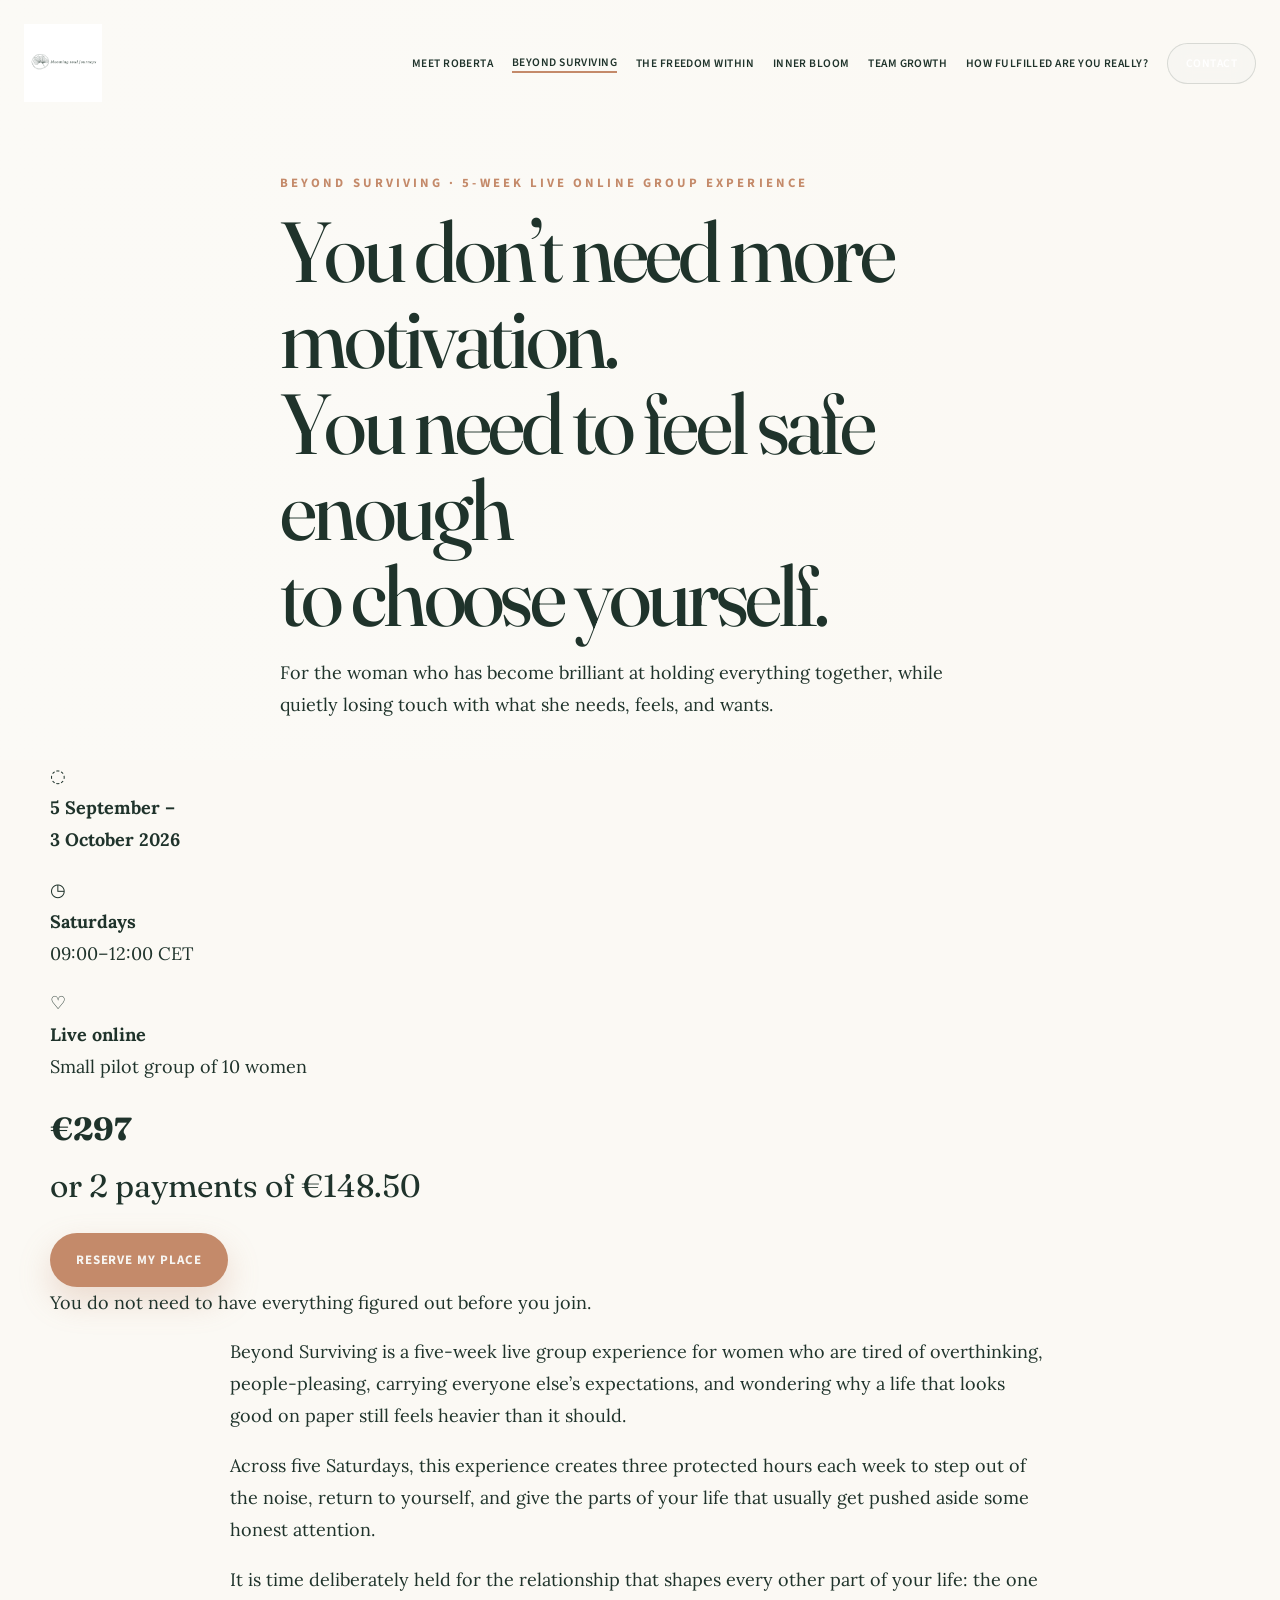
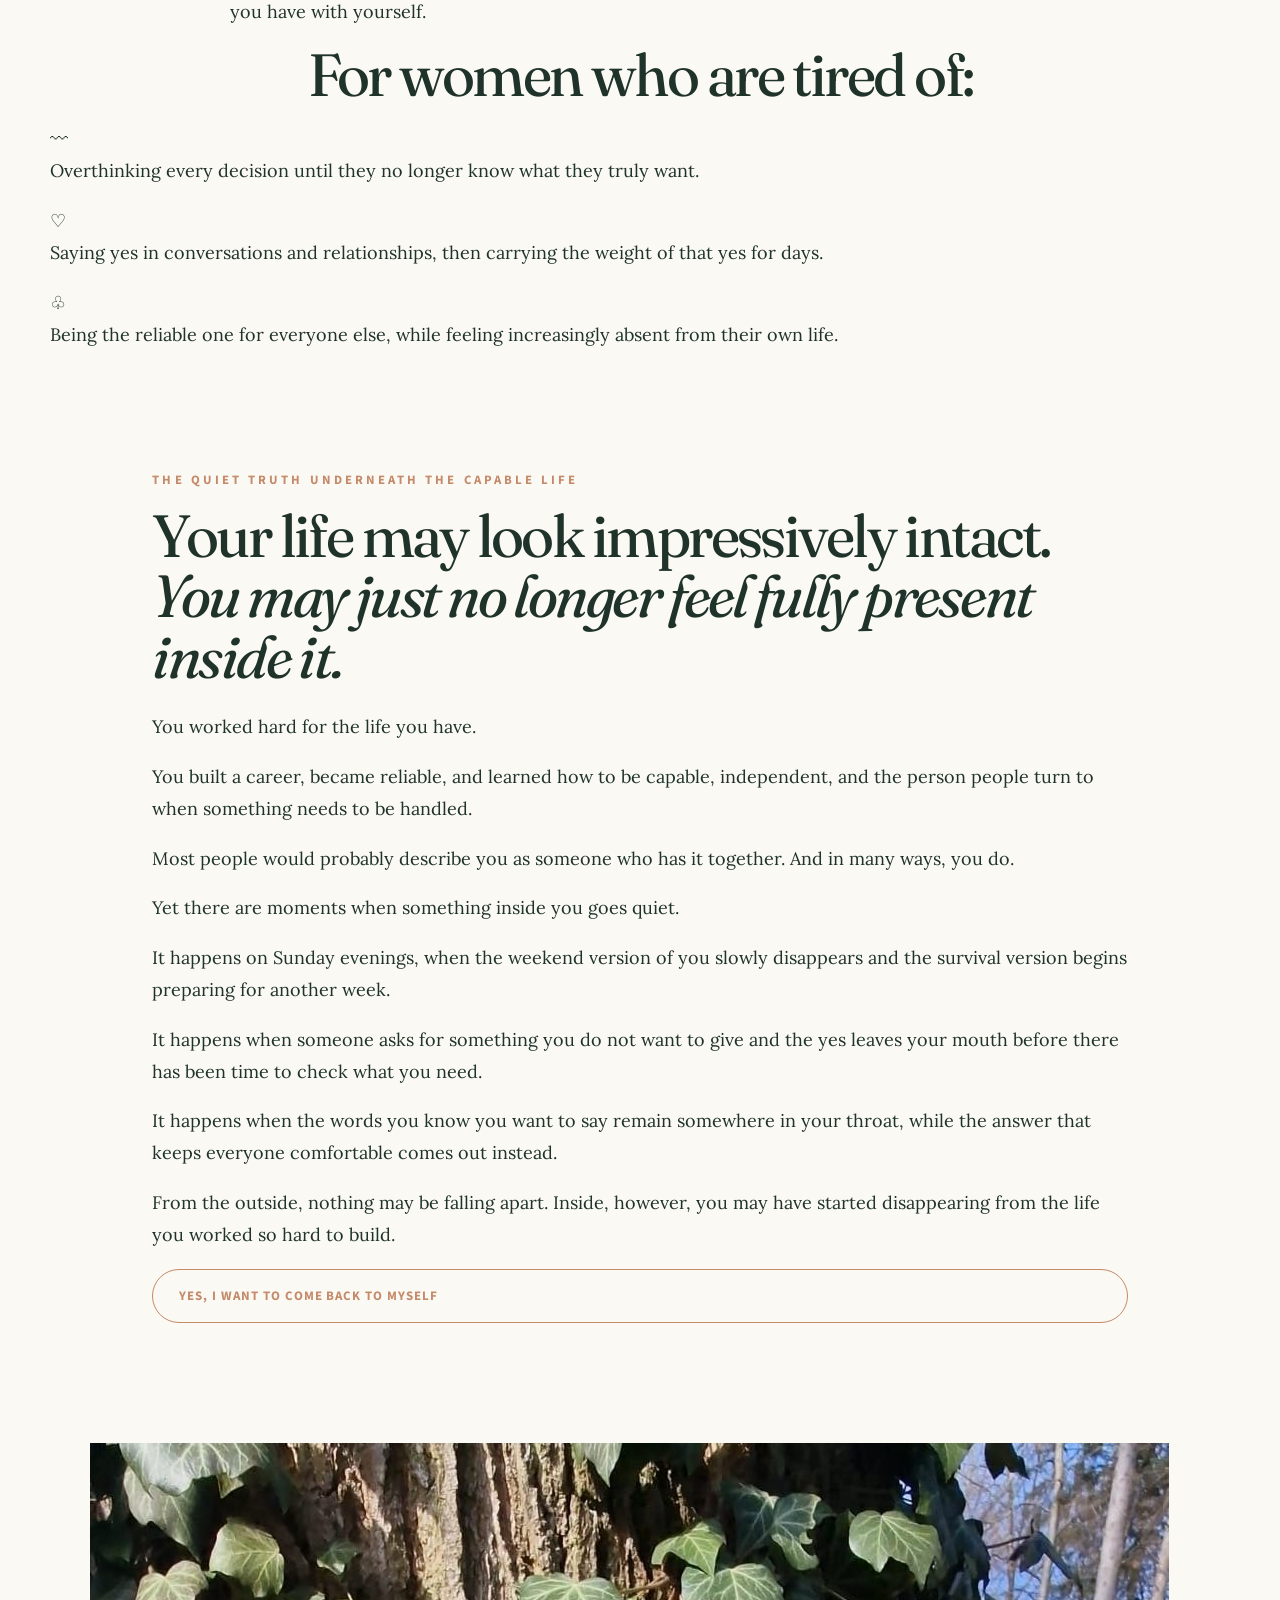
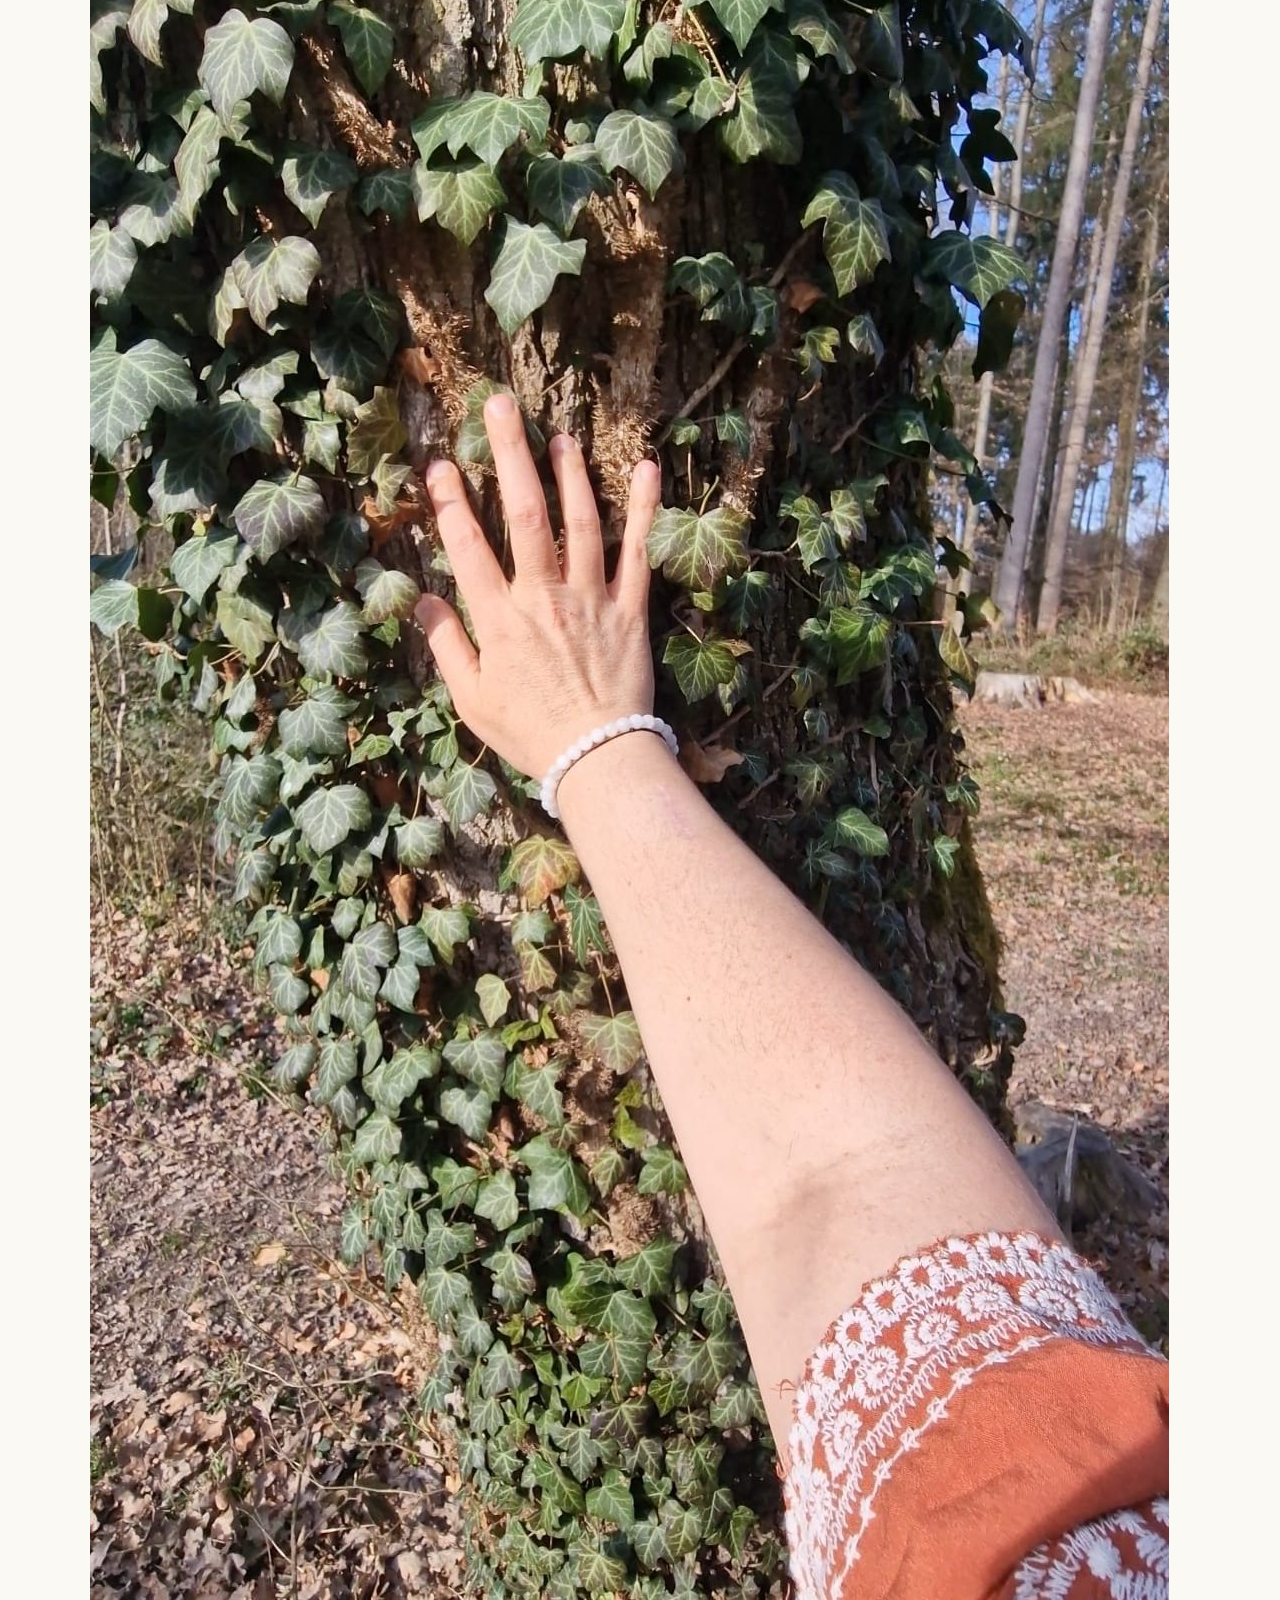
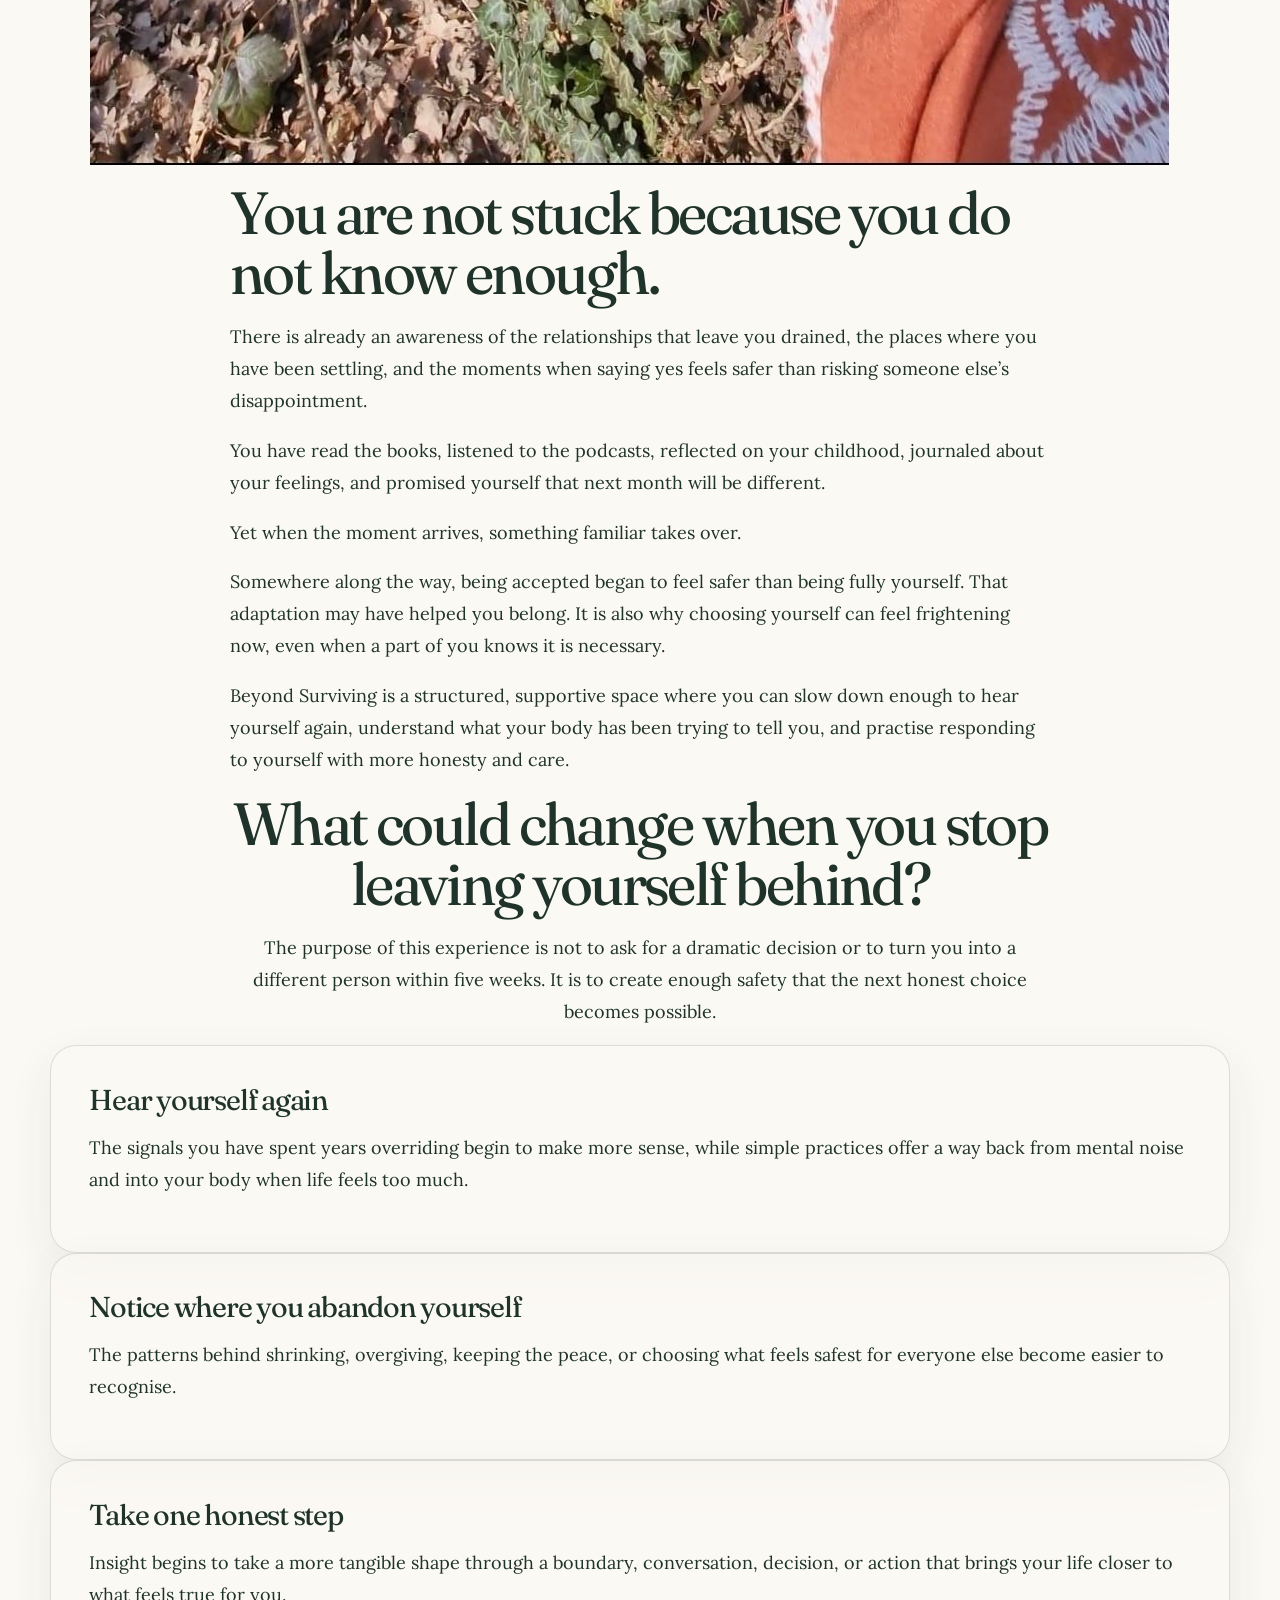
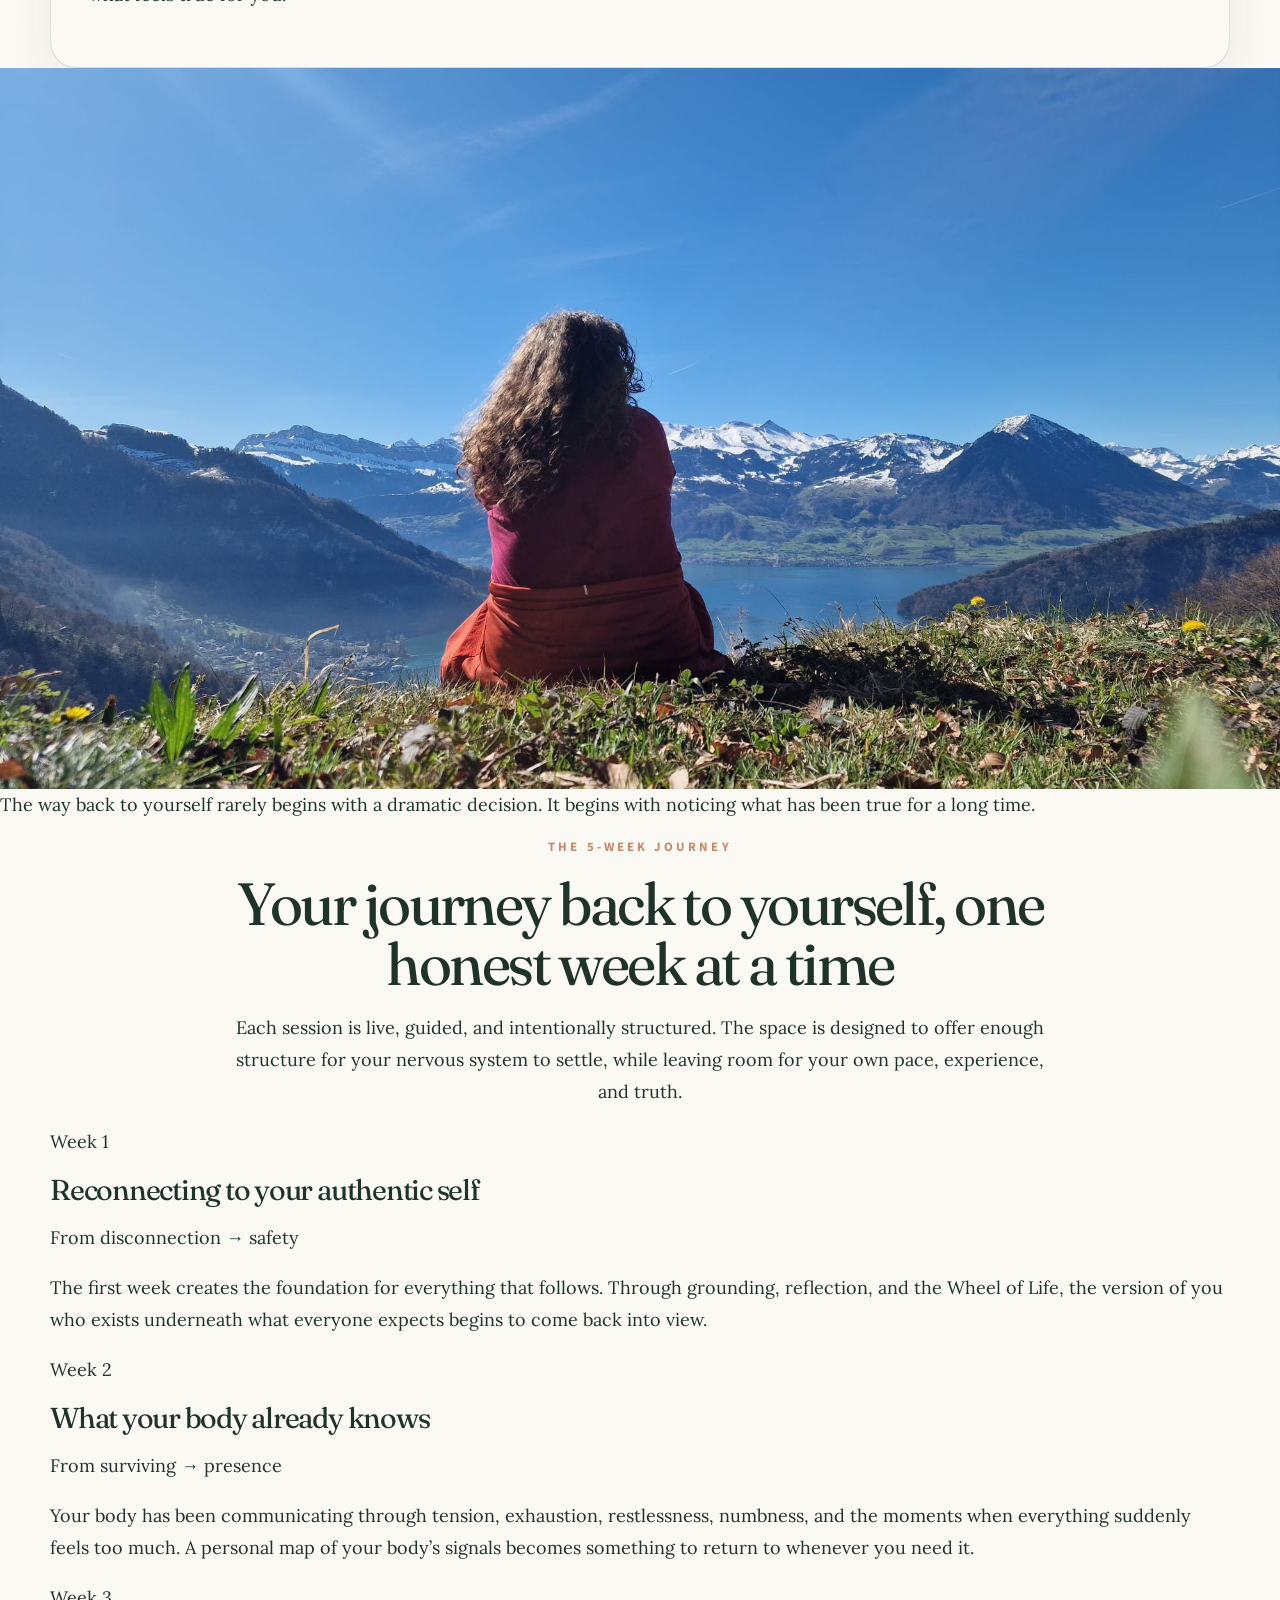
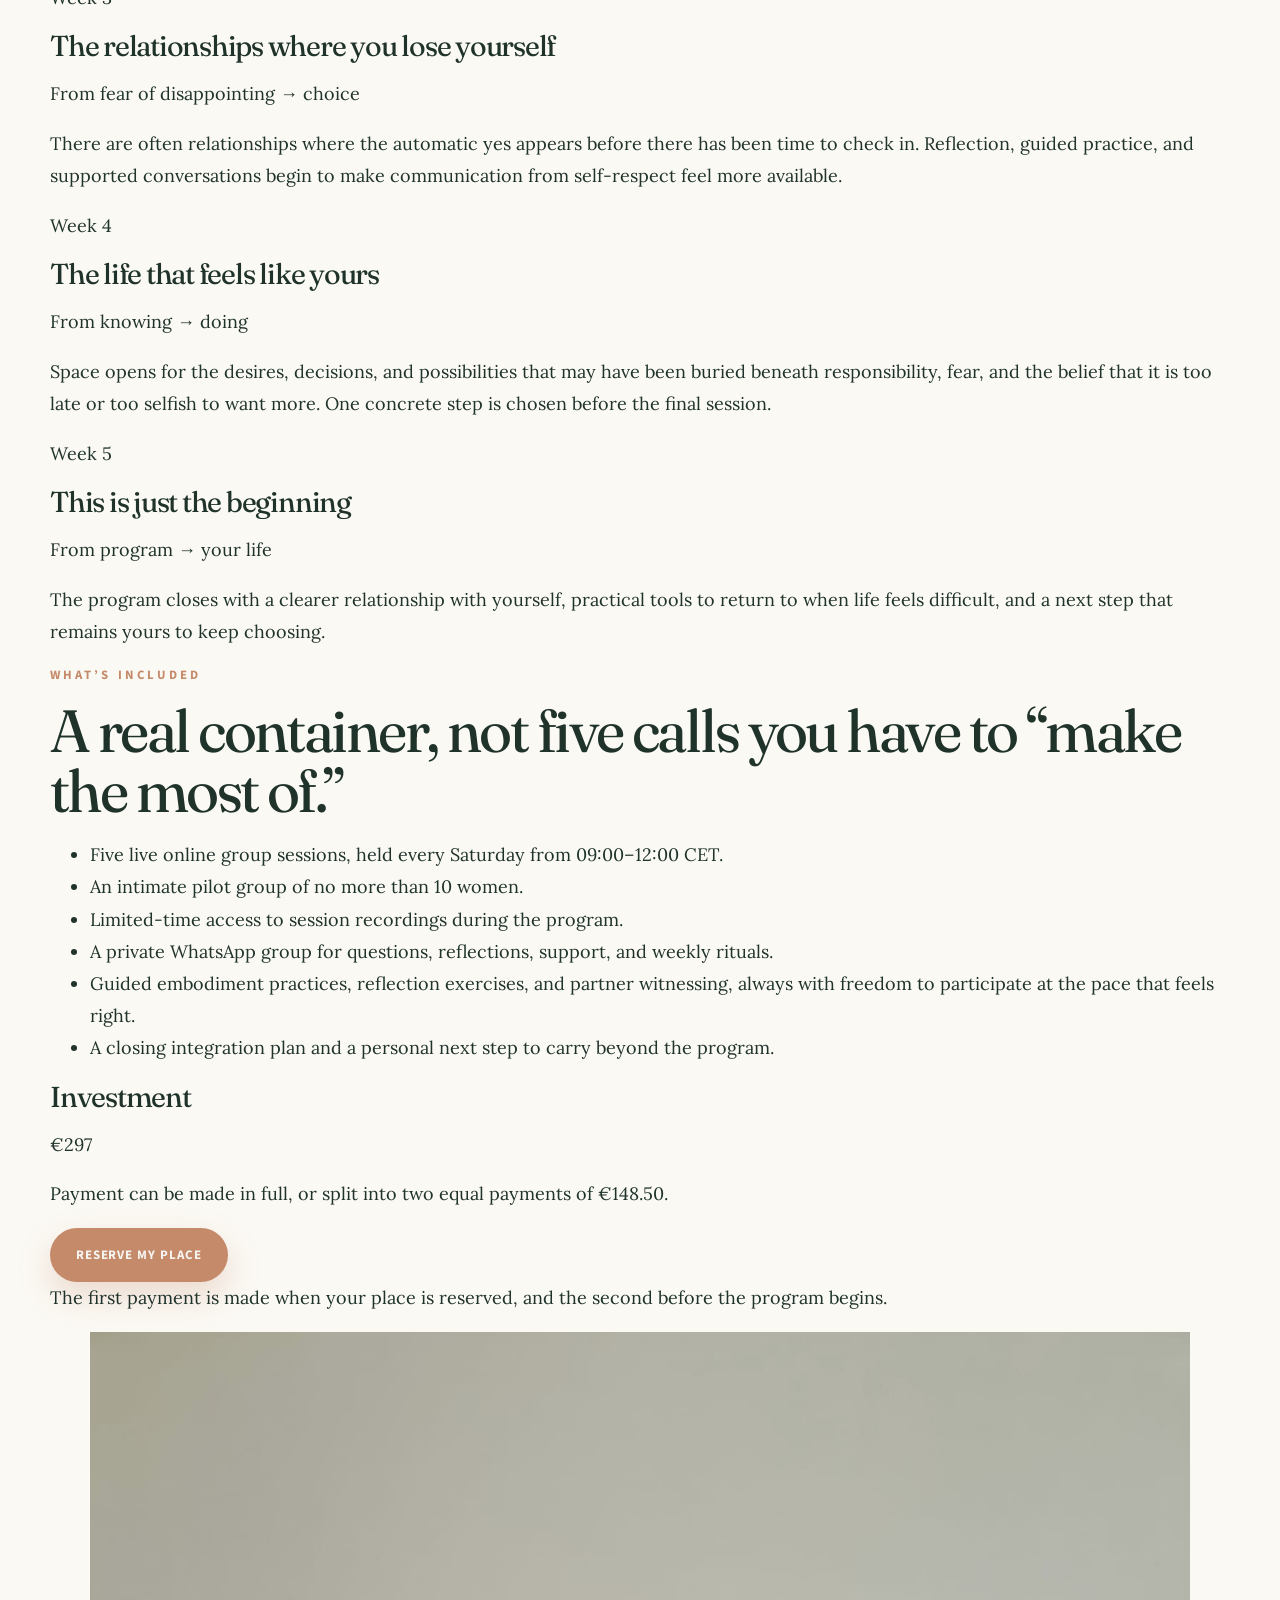
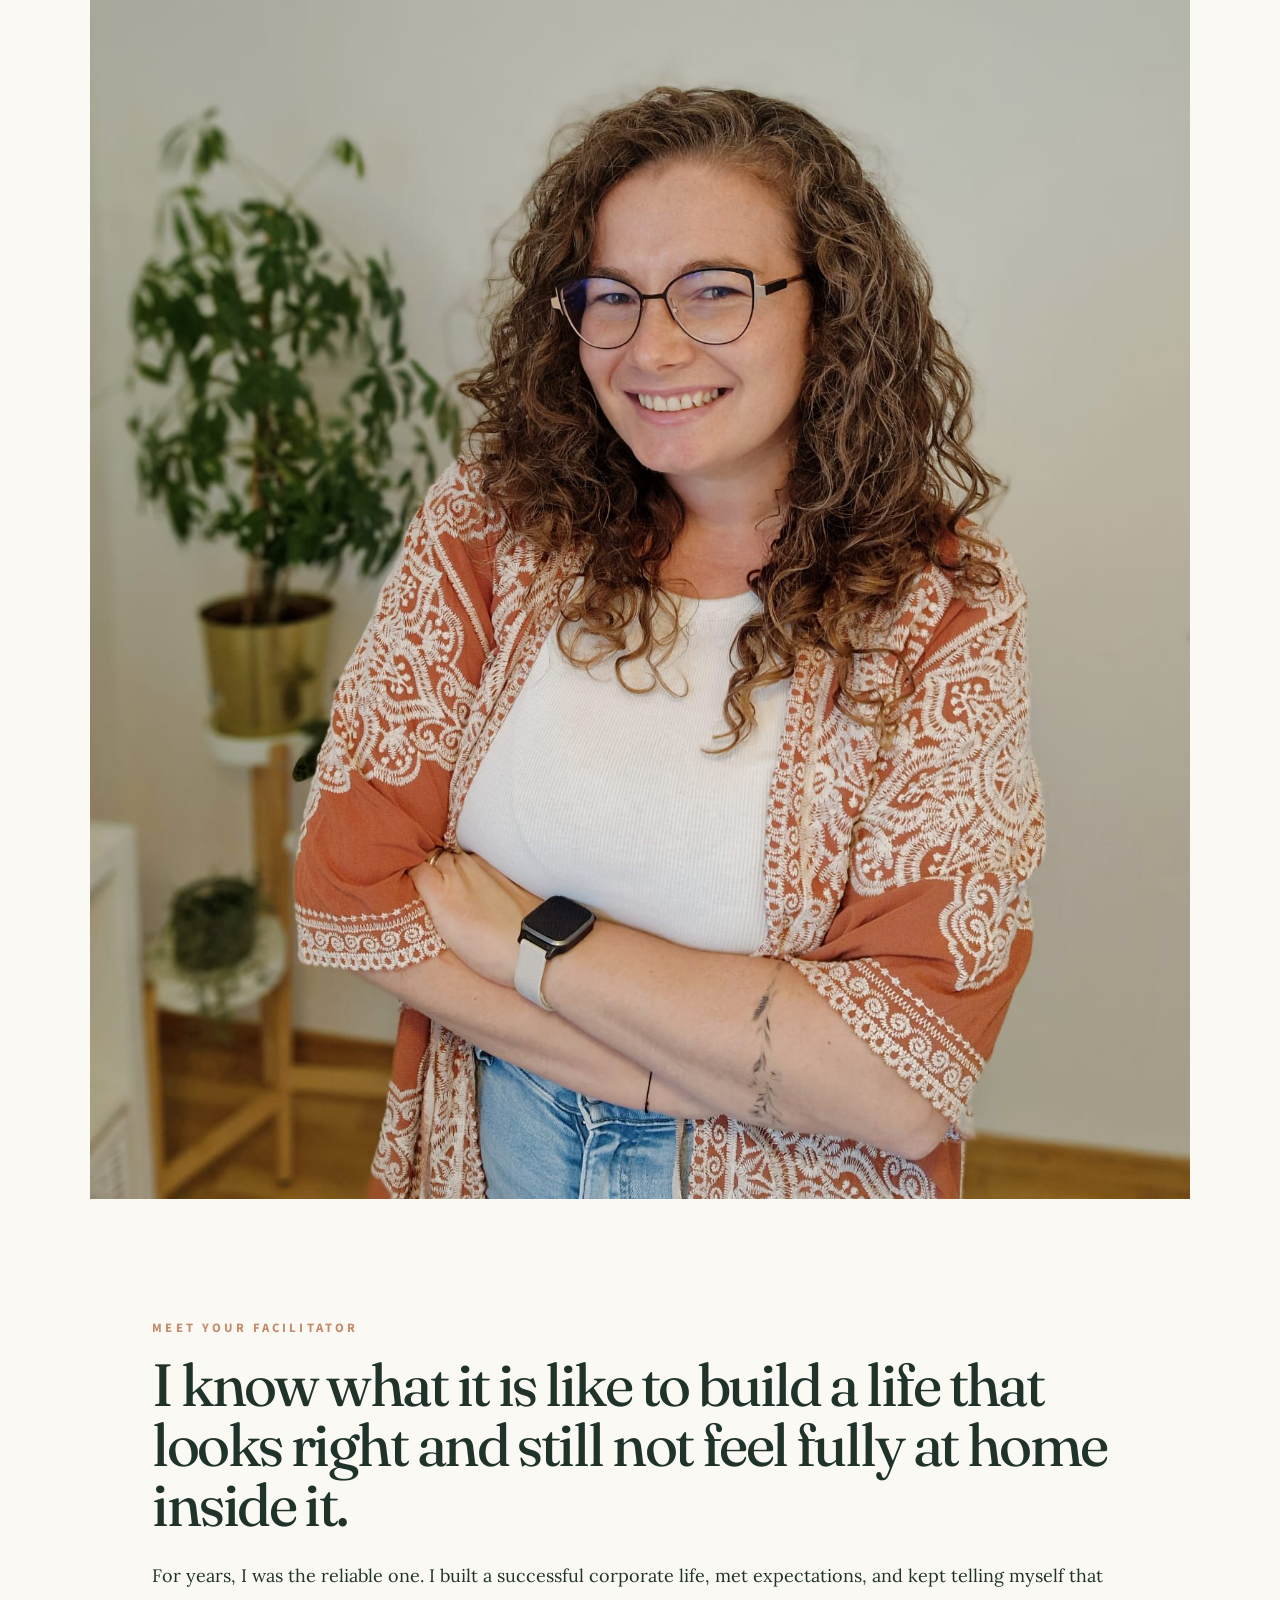
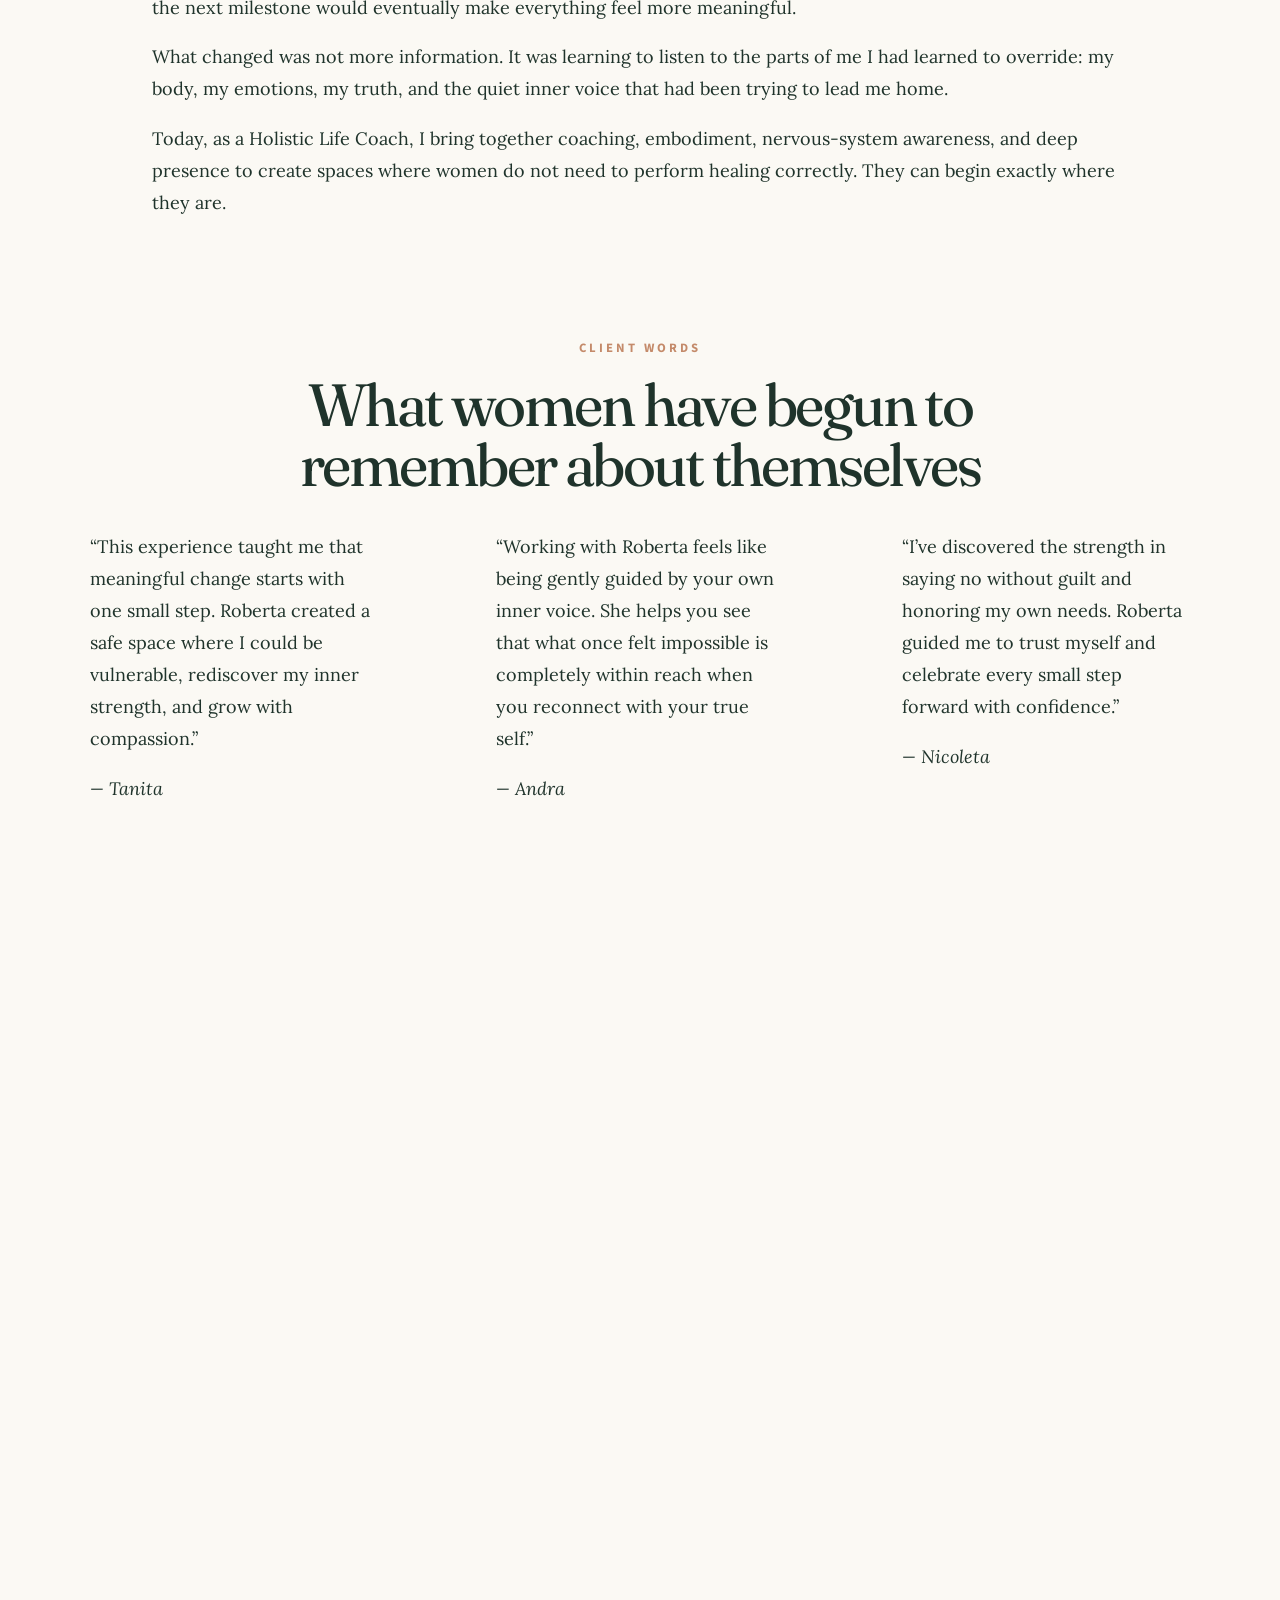
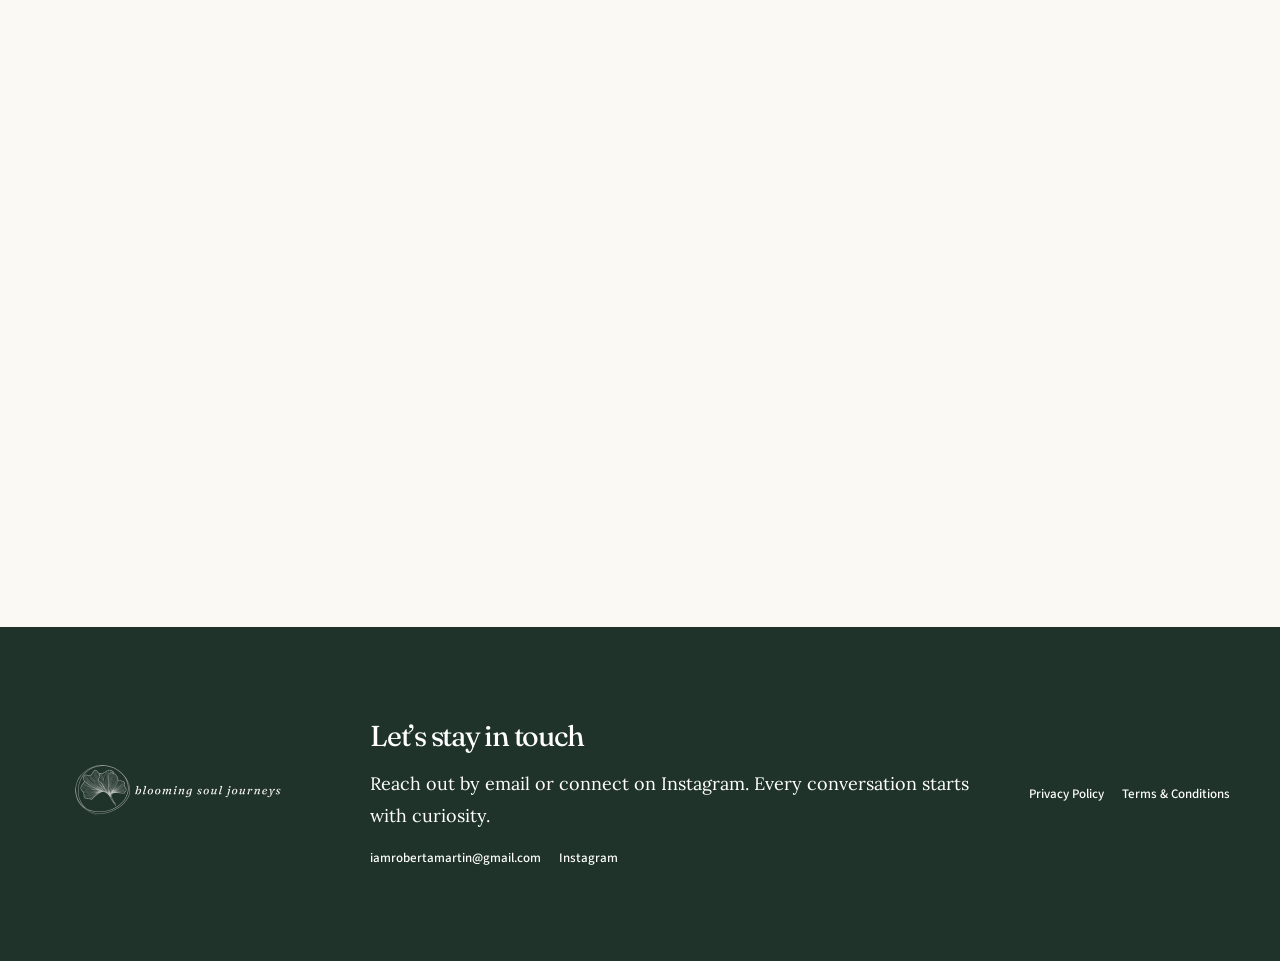
==== commit e124083c: "Add files via upload" ====
--- a/beyond-surviving.html
+++ b/beyond-surviving.html
@@ -11,7 +11,7 @@
 <link rel="stylesheet" href="styles.css">
 
 </head>
-<body>
+<body class="page-beyond">
 <a class="skip-link" href="#main">Skip to content</a>
 
 <header class="site-header">
--- a/styles.css
+++ b/styles.css
@@ -28,3 +28,261 @@
 .price{font-family:Fraunces;font-size:2rem}.small{font-size:.9rem}.muted{opacity:.72}.path-arrow{font-size:2rem;text-align:center;color:var(--sage)}
 @media(max-width:1050px){.site-nav{position:fixed;inset:0 0 0 auto;background:var(--forest);color:white;width:min(360px,88vw);padding:110px 32px;flex-direction:column;align-items:flex-start;transform:translateX(105%);transition:.25s}.site-nav.open{transform:none}.menu-toggle{display:block}.grid-2{grid-template-columns:1fr}.cards-4{grid-template-columns:repeat(2,1fr)}.cards-6{grid-template-columns:repeat(3,1fr)}.testimonial-grid{grid-template-columns:1fr 1fr}.footer-grid{grid-template-columns:1fr}.hero-shade{background:linear-gradient(90deg,rgba(251,250,246,.96),rgba(251,250,246,.55))}}
 @media(max-width:700px){.site-header{width:calc(100% - 28px)}.brand-lockup img{width:190px}.hero{min-height:720px;align-items:end}.hero-content{padding:140px 0 70px}.hero-shade{background:linear-gradient(180deg,rgba(251,250,246,.35),rgba(251,250,246,.98) 62%)}.hero-dark .hero-shade{background:linear-gradient(180deg,rgba(15,30,25,.2),rgba(15,30,25,.9) 65%)}.cards-2,.cards-3,.cards-4,.cards-6,.testimonial-grid,.facts{grid-template-columns:1fr}.split-copy{padding:55px 22px}.split-image{min-height:440px}.section{padding:70px 0}}
+
+
+/* ==========================================================
+   PREMIUM V2 OVERRIDES
+   The approved Beyond Surviving LP is the visual benchmark.
+   ========================================================== */
+
+:root {
+  --warm-sand: #DCC9AE;
+  --linen: #EAE2D6;
+  --sage: #A7B59A;
+  --ocean-mist: #B7C9C7;
+  --deep-forest: #1F332B;
+  --soft-clay: #C48A6A;
+  --charcoal: #2B2B2B;
+  --soft-white: #F7F5F1;
+  --paper: #FBF9F4;
+  --hairline: rgba(31,51,43,.14);
+}
+
+body {
+  background: var(--paper);
+  color: var(--deep-forest);
+  font-size: 18px;
+  line-height: 1.78;
+  text-rendering: optimizeLegibility;
+}
+.container { width: min(1180px, calc(100% - 40px)); }
+.narrow { width: min(820px, calc(100% - 40px)); }
+.section { padding: clamp(92px, 10vw, 150px) 0; }
+
+h1, h2, h3 {
+  font-weight: 430;
+  line-height: 1.01;
+  letter-spacing: -.043em;
+}
+h1 { font-size: clamp(3.35rem, 6.65vw, 6.65rem); }
+h2 { font-size: clamp(2.45rem, 4.65vw, 4.85rem); }
+h3 { font-size: clamp(1.55rem, 2.25vw, 2.25rem); }
+.eyebrow { letter-spacing: .24em; font-size: .8rem; }
+.lead {
+  max-width: 660px;
+  font-size: clamp(1.2rem, 1.9vw, 1.58rem);
+  line-height: 1.5;
+}
+
+/* Navigation */
+.site-header { width: min(1460px, calc(100% - 48px)); padding: 24px 0; }
+.brand-lockup img { width: 250px; max-height: 78px; }
+.site-nav { gap: clamp(.75rem, 1.45vw, 1.5rem); font-size: .72rem; }
+.nav-cta {
+  background: rgba(247,245,241,.78);
+  border: 1px solid rgba(31,51,43,.15);
+  backdrop-filter: blur(12px);
+}
+
+/* Buttons */
+.button { min-height: 54px; padding: .9rem 1.6rem; letter-spacing: .075em; }
+.button-primary, .primary {
+  background: var(--soft-clay);
+  color: var(--soft-white);
+  box-shadow: 0 14px 32px rgba(196,138,106,.27);
+}
+.button-outline, .secondary {
+  background: transparent;
+  border: 1px solid var(--soft-clay);
+  color: var(--soft-clay);
+}
+
+/* Cinematic heroes */
+body:not(.page-beyond) .hero {
+  min-height: min(900px, 98vh);
+  align-items: center;
+}
+body:not(.page-beyond) .hero-shade {
+  background:
+    linear-gradient(90deg, rgba(251,249,244,.97) 0%, rgba(251,249,244,.86) 36%, rgba(251,249,244,.30) 63%, rgba(251,249,244,.06) 100%),
+    linear-gradient(180deg, rgba(251,249,244,.15), rgba(251,249,244,.15));
+}
+body:not(.page-beyond) .hero-dark .hero-shade {
+  background:
+    linear-gradient(90deg, rgba(20,29,25,.77) 0%, rgba(20,29,25,.44) 48%, rgba(20,29,25,.08) 100%),
+    linear-gradient(180deg, rgba(20,29,25,.13), rgba(20,29,25,.30));
+}
+body:not(.page-beyond) .hero-content {
+  padding-top: 140px;
+  padding-bottom: 110px;
+  max-width: 1180px;
+}
+body:not(.page-beyond) .hero-content > * { max-width: 770px; }
+
+/* Editorial image and text sections */
+.grid-2 { min-height: 700px; }
+.split-image { min-height: 700px; }
+.split-copy { padding: clamp(68px, 8vw, 125px); }
+.split-copy h2 { margin-bottom: 1.55rem; }
+
+/* Refined cards */
+.card {
+  border: 1px solid var(--hairline);
+  border-radius: 26px;
+  padding: clamp(28px, 3vw, 39px);
+  background: rgba(251,249,244,.74);
+  box-shadow: 0 16px 45px rgba(31,51,43,.075);
+}
+.icon {
+  width: 56px;
+  height: 56px;
+  background: transparent;
+  border: 1px solid rgba(31,51,43,.24);
+  color: var(--soft-clay);
+}
+.facts { gap: 22px; margin: 2rem 0 2.4rem; }
+.facts div { border-top: 1px solid var(--hairline); }
+
+/* Editorial testimonials */
+.testimonial-grid { gap: clamp(28px, 3vw, 42px); }
+.testimonial {
+  min-height: 330px;
+  padding: 70px 31px 32px;
+  border-radius: 28px;
+  border: 1px solid var(--hairline);
+  background: rgba(251,249,244,.80);
+  box-shadow: 0 18px 48px rgba(31,51,43,.08);
+}
+.testimonial img {
+  top: -44px;
+  width: 88px;
+  height: 88px;
+  border: 8px solid var(--paper);
+}
+.testimonial blockquote { line-height: 1.72; }
+
+/* Homepage: more editorial, less like a card template */
+.page-home .hero-content { max-width: 880px; }
+.page-home .hero h1 { max-width: 820px; }
+.page-home .section:first-of-type h2 {
+  max-width: 760px;
+  margin-bottom: 72px;
+}
+.page-home .section:first-of-type .cards-4 {
+  gap: 0;
+  border-top: 1px solid var(--hairline);
+  border-bottom: 1px solid var(--hairline);
+}
+.page-home .section:first-of-type .card {
+  min-height: 260px;
+  padding: 42px 32px;
+  border: 0;
+  border-right: 1px solid var(--hairline);
+  border-radius: 0;
+  background: transparent;
+  box-shadow: none;
+}
+.page-home .section:first-of-type .card:last-child { border-right: 0; }
+.page-home .section:first-of-type .icon {
+  display: block;
+  width: auto;
+  height: auto;
+  border: 0;
+  font-size: 2.15rem;
+}
+.page-home .gradient-sage .cards-3 .card {
+  min-height: 370px;
+  display: flex;
+  flex-direction: column;
+}
+.page-home .gradient-sage .cards-3 .text-link { margin-top: auto; }
+
+/* Offer pages */
+.page-freedom .cards-2 .card {
+  min-height: 520px;
+  display: flex;
+  flex-direction: column;
+}
+.page-freedom .cards-2 .button { margin-top: auto; }
+.page-freedom .sage .card { background: rgba(247,245,241,.72); box-shadow: none; }
+
+.page-inner .hero h1 { max-width: 680px; }
+.page-inner .cards-4 .card { min-height: 250px; box-shadow: none; }
+.page-inner .cards-2 .testimonial { min-height: 370px; }
+
+.page-leadership .hero-content > * { max-width: 880px; }
+.page-leadership .hero h1 { font-size: clamp(3.1rem, 5.7vw, 6rem); }
+.page-leadership .cards-6 .card {
+  min-height: 220px;
+  display: flex;
+  align-items: center;
+  box-shadow: none;
+}
+.page-leadership .linen .cards-2 .card { min-height: 520px; }
+
+.page-assessment .hero { min-height: 800px; }
+.page-assessment .hero h1 { font-size: clamp(3.8rem, 7vw, 7.25rem); }
+.page-assessment .linen .card { min-height: 235px; box-shadow: none; }
+
+.page-meet .hero h1 {
+  max-width: 860px;
+  font-size: clamp(3.2rem, 6vw, 6.2rem);
+}
+.page-meet .section .narrow p { font-size: 1.12rem; line-height: 1.88; }
+
+/* Beyond Surviving integration */
+.page-beyond .site-header { color: var(--deep-forest); }
+.page-beyond .brand-lockup img { width: 245px; }
+.page-beyond .site-footer { margin-top: 0; }
+
+/* Soft reveal */
+.reveal {
+  opacity: 0;
+  transform: translateY(22px);
+  transition: opacity .72s ease, transform .72s ease;
+}
+.reveal.is-visible { opacity: 1; transform: none; }
+@media (prefers-reduced-motion: reduce) {
+  .reveal { opacity: 1; transform: none; transition: none; }
+}
+
+@media (max-width: 1080px) {
+  .grid-2 { grid-template-columns: 1fr; }
+  .split-image { min-height: 560px; }
+  .split-copy { padding: 72px 34px; }
+  .cards-4 { grid-template-columns: repeat(2, 1fr); }
+  .cards-6 { grid-template-columns: repeat(2, 1fr); }
+  .testimonial-grid { grid-template-columns: repeat(2, 1fr); }
+  .page-home .section:first-of-type .cards-4 { grid-template-columns: repeat(2, 1fr); }
+  .page-home .section:first-of-type .card:nth-child(2) { border-right: 0; }
+  .page-home .section:first-of-type .card:nth-child(-n+2) { border-bottom: 1px solid var(--hairline); }
+}
+
+@media (max-width: 720px) {
+  body { font-size: 16px; }
+  .brand-lockup img { width: 190px; }
+  body:not(.page-beyond) .hero {
+    min-height: 790px;
+    align-items: end;
+  }
+  body:not(.page-beyond) .hero-content {
+    padding: 145px 0 85px;
+    width: min(100% - 30px, 680px);
+  }
+  body:not(.page-beyond) .hero-shade {
+    background: linear-gradient(180deg, rgba(251,249,244,.30), rgba(251,249,244,.87) 54%, rgba(251,249,244,.99));
+  }
+  body:not(.page-beyond) .hero-dark .hero-shade {
+    background: linear-gradient(180deg, rgba(20,29,25,.12), rgba(20,29,25,.58) 54%, rgba(20,29,25,.92));
+  }
+  .section { padding: 78px 0; }
+  .cards-2, .cards-3, .cards-4, .cards-6, .testimonial-grid, .facts { grid-template-columns: 1fr; }
+  .split-image { min-height: 450px; }
+  .split-copy { padding: 60px 22px; }
+  .page-home .section:first-of-type .cards-4 { grid-template-columns: 1fr; }
+  .page-home .section:first-of-type .card {
+    border-right: 0;
+    border-bottom: 1px solid var(--hairline);
+  }
+  .page-home .section:first-of-type .card:last-child { border-bottom: 0; }
+}
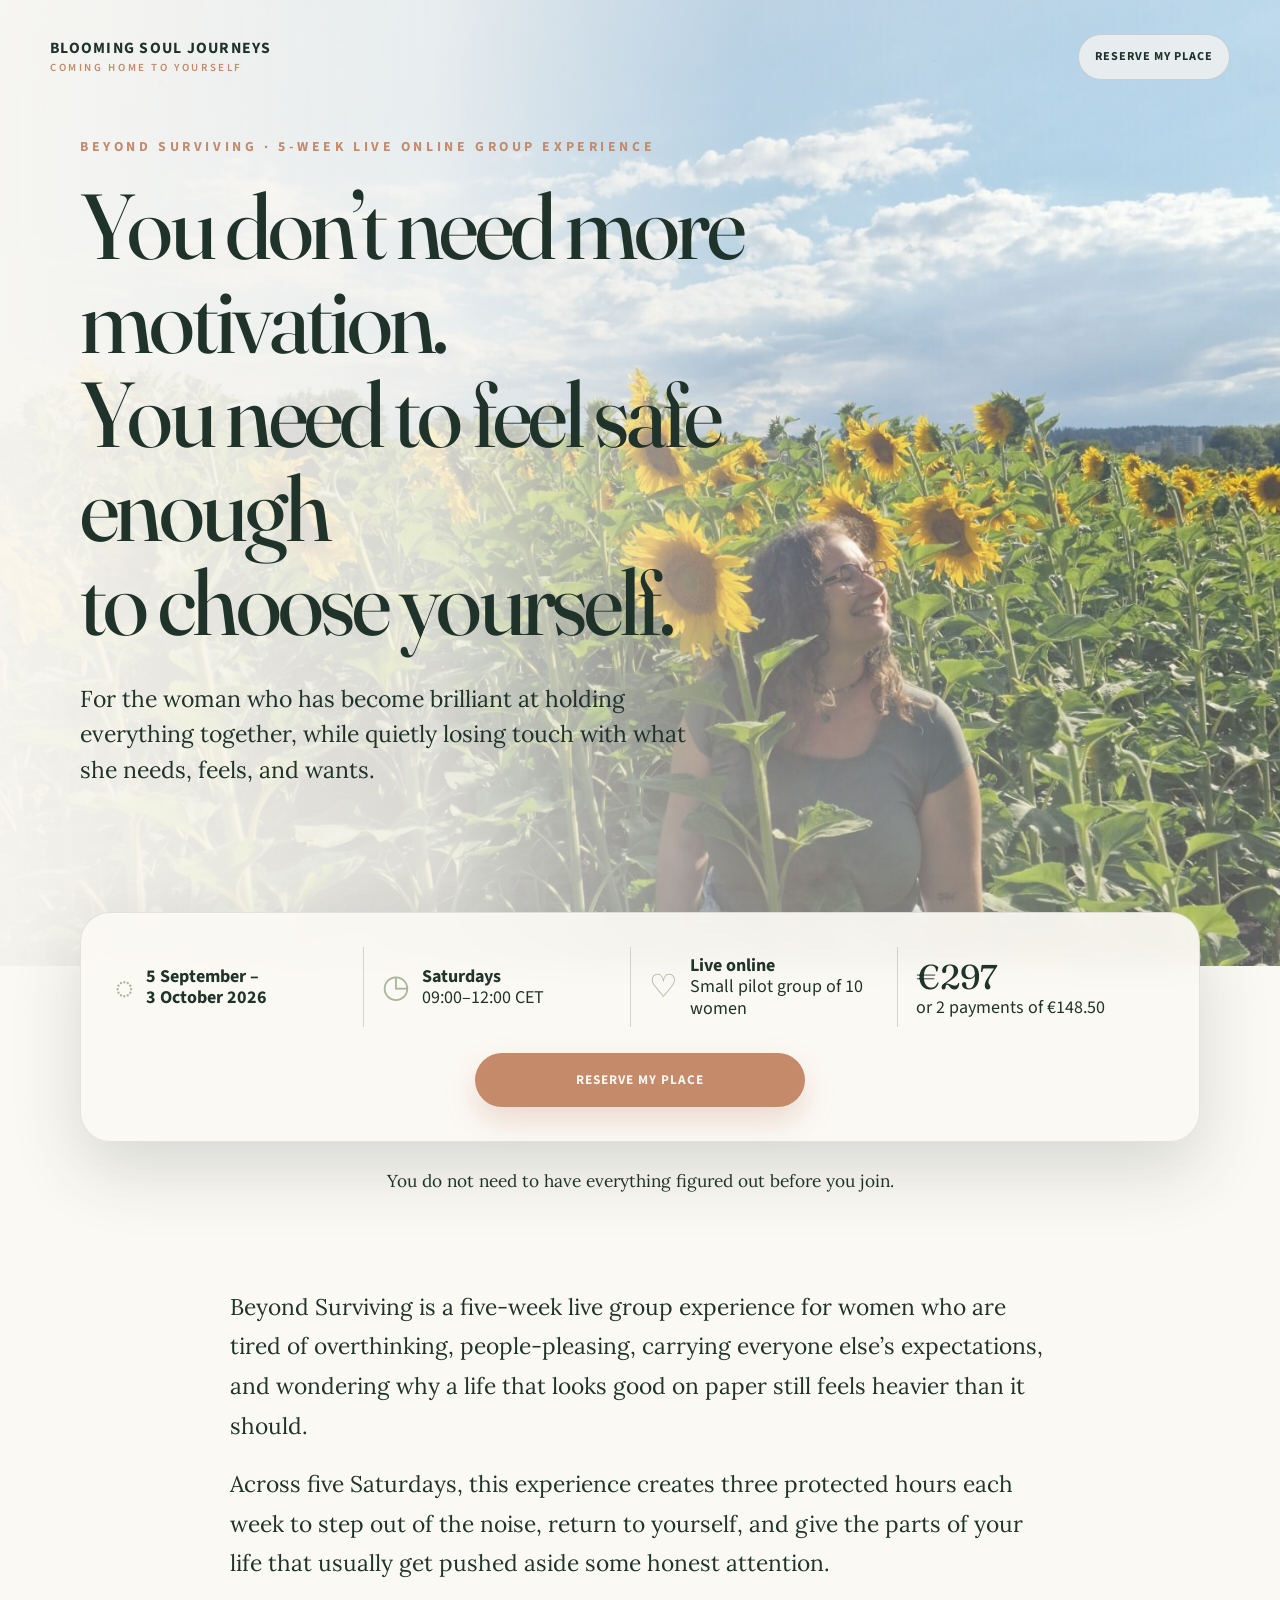
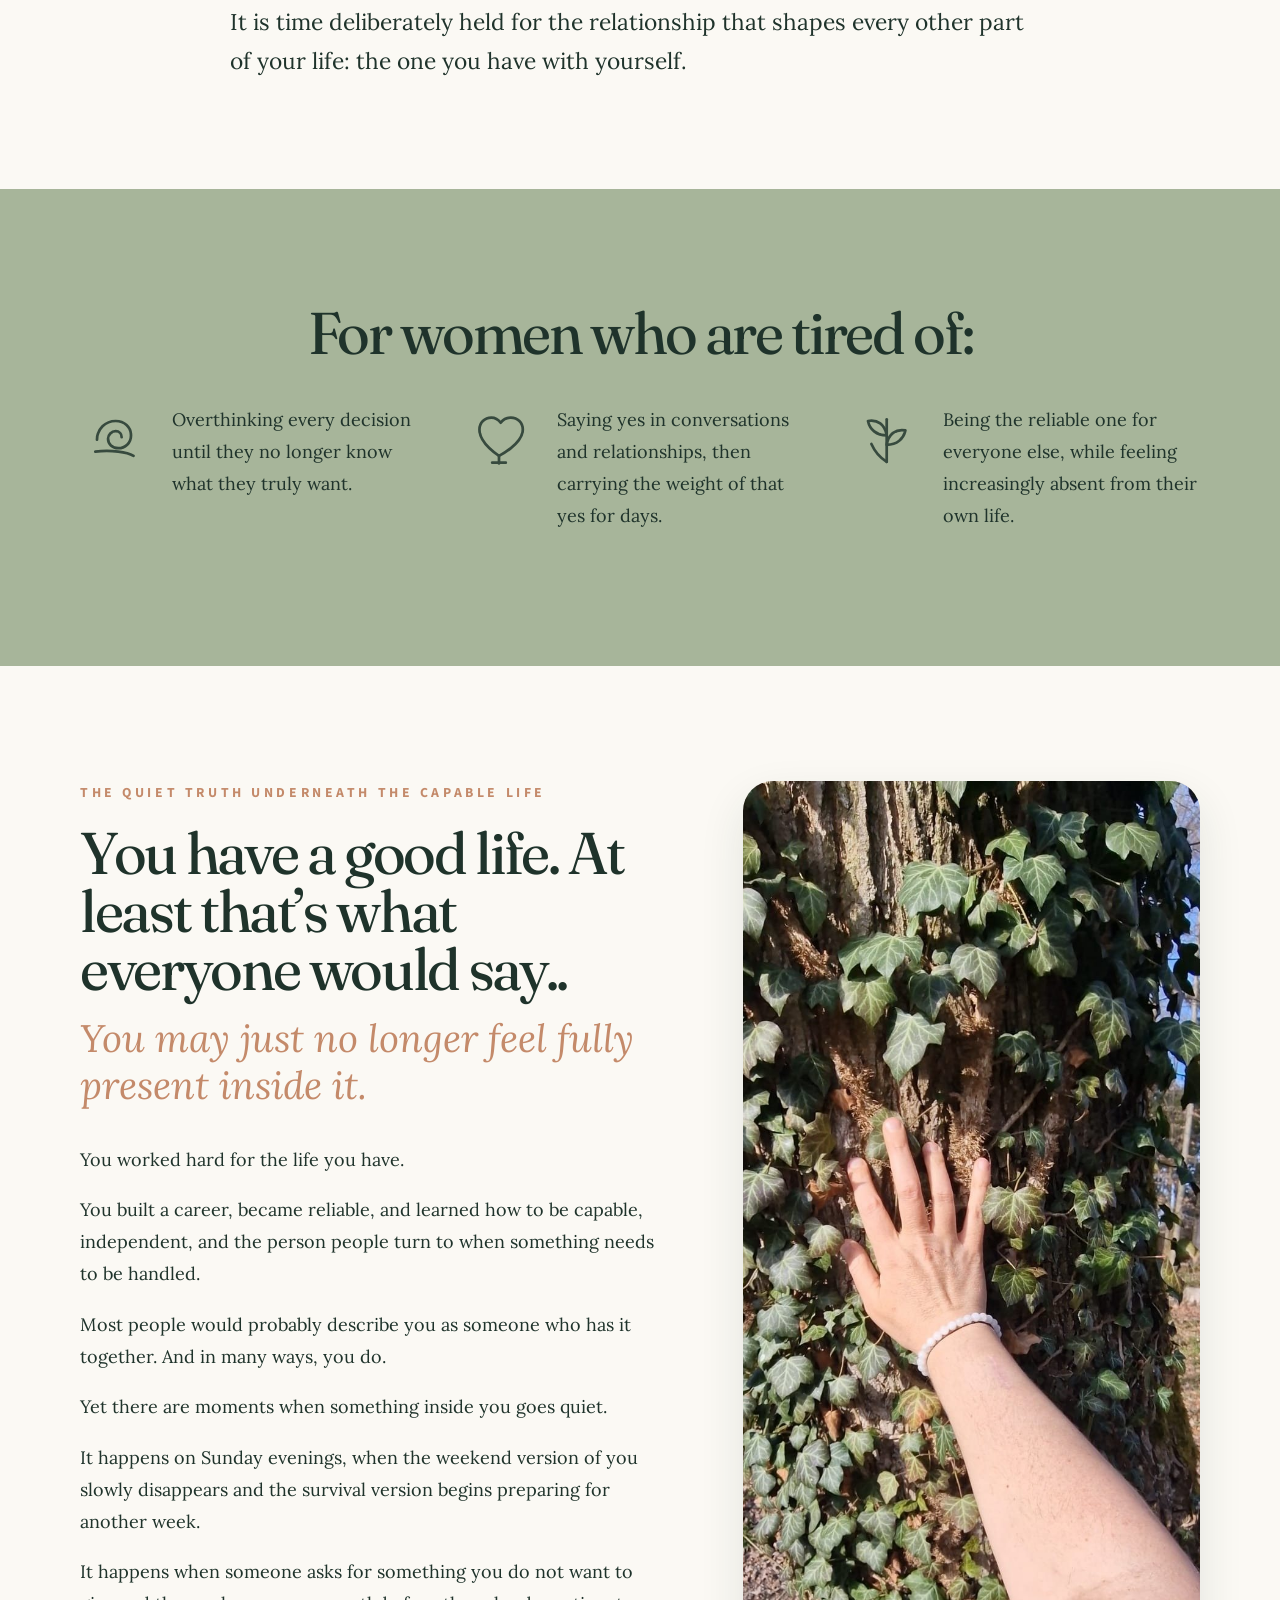
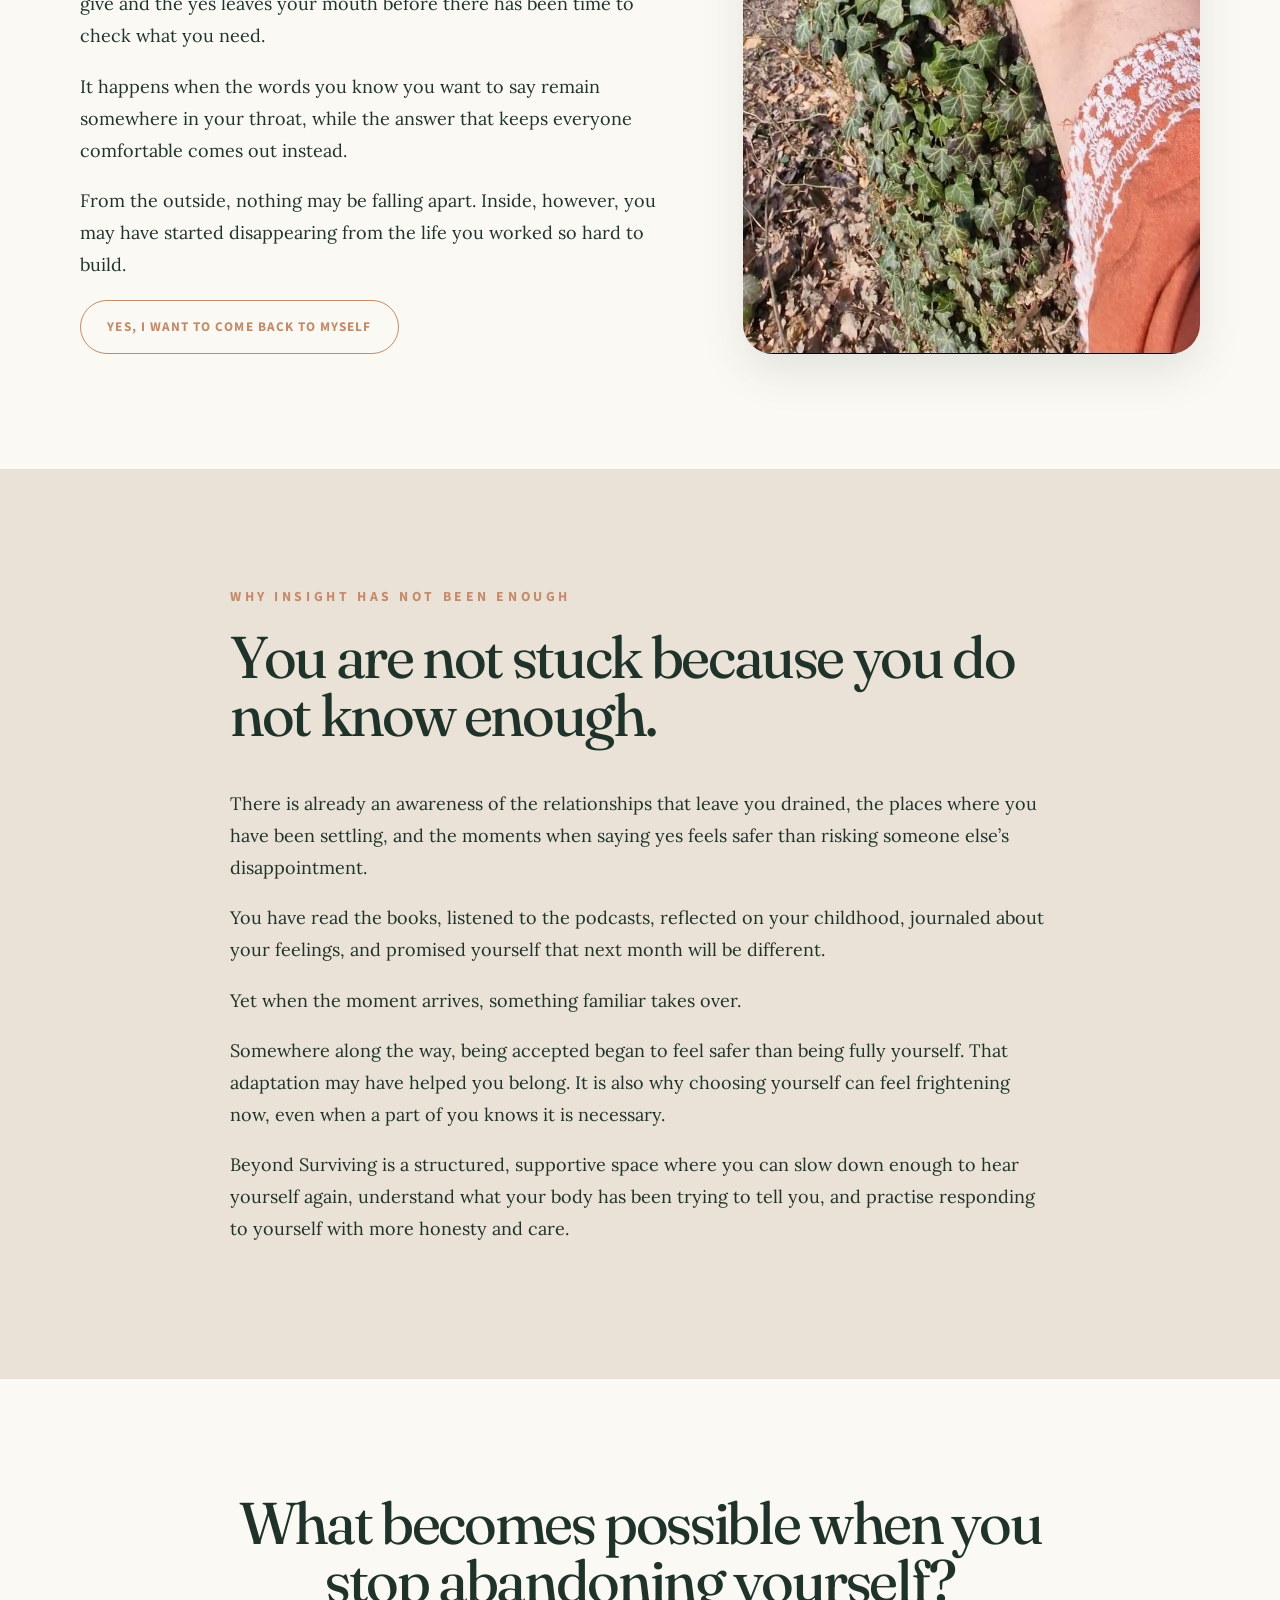
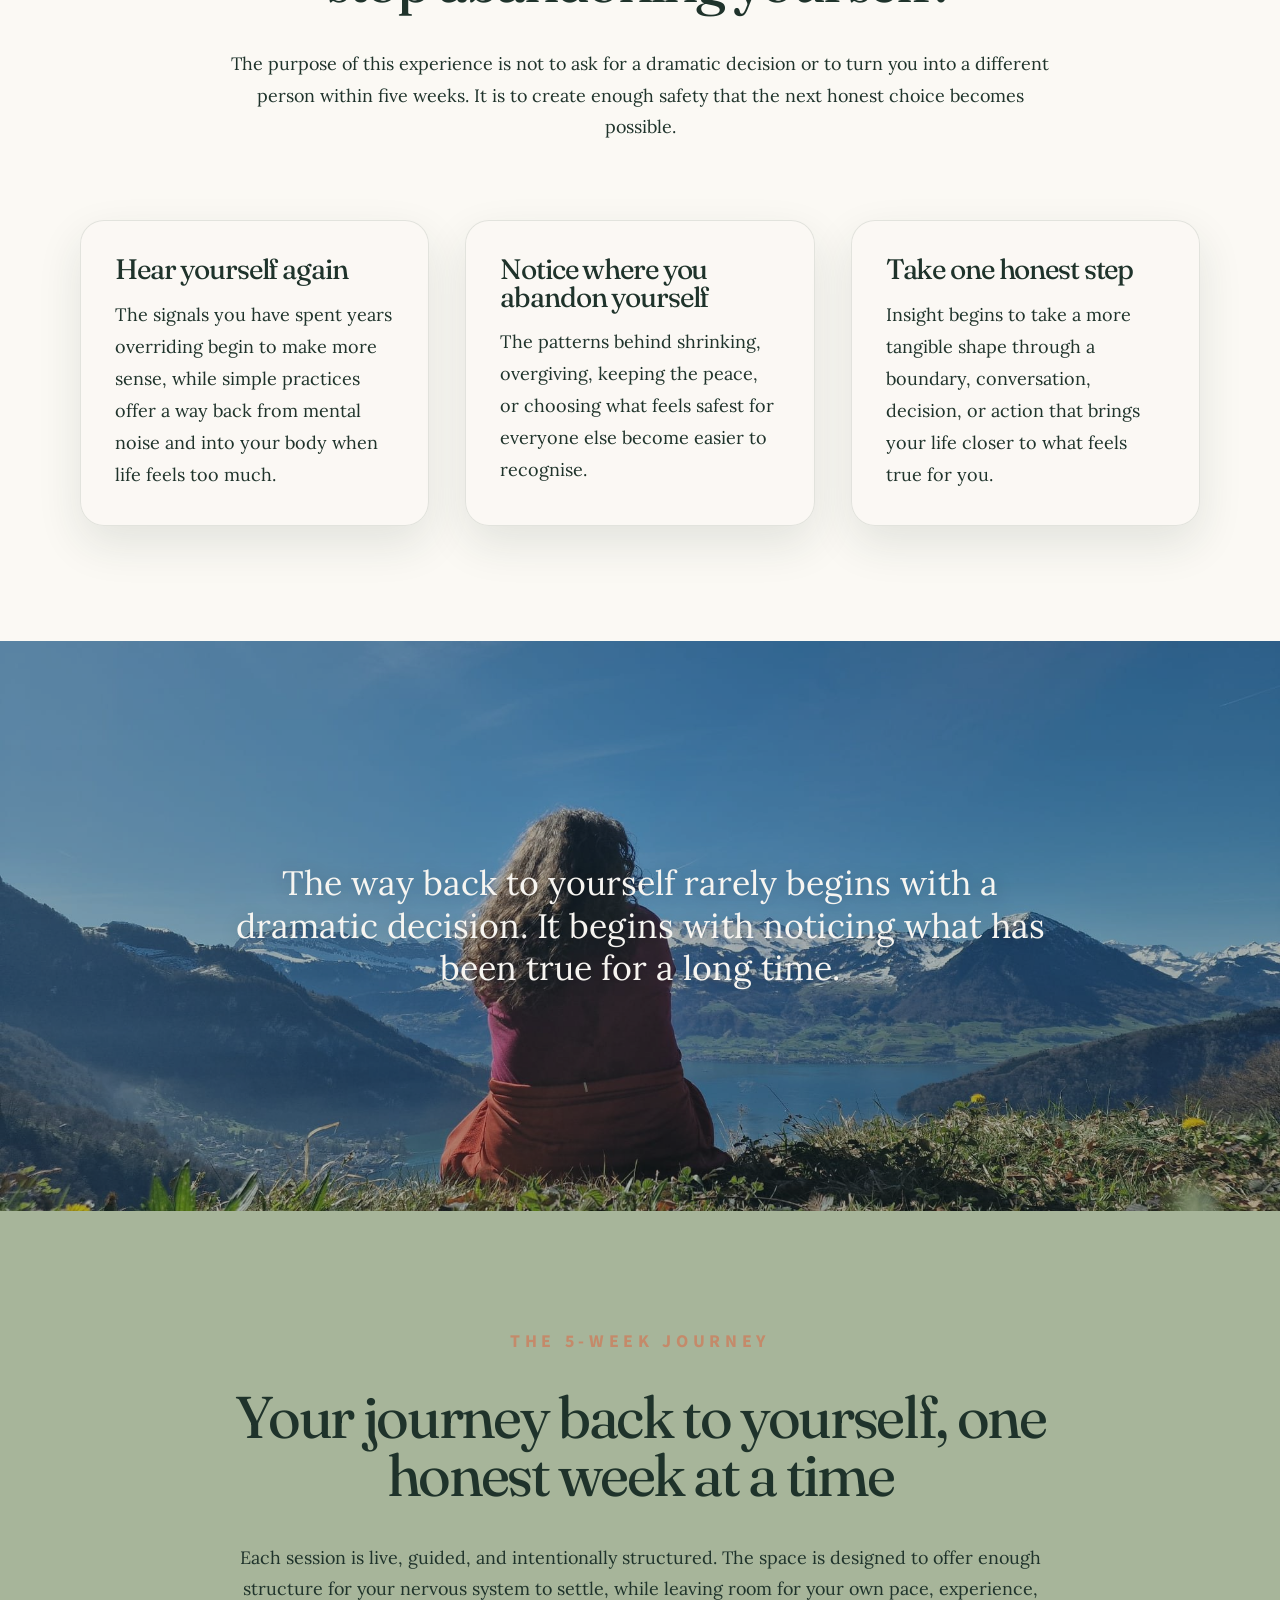
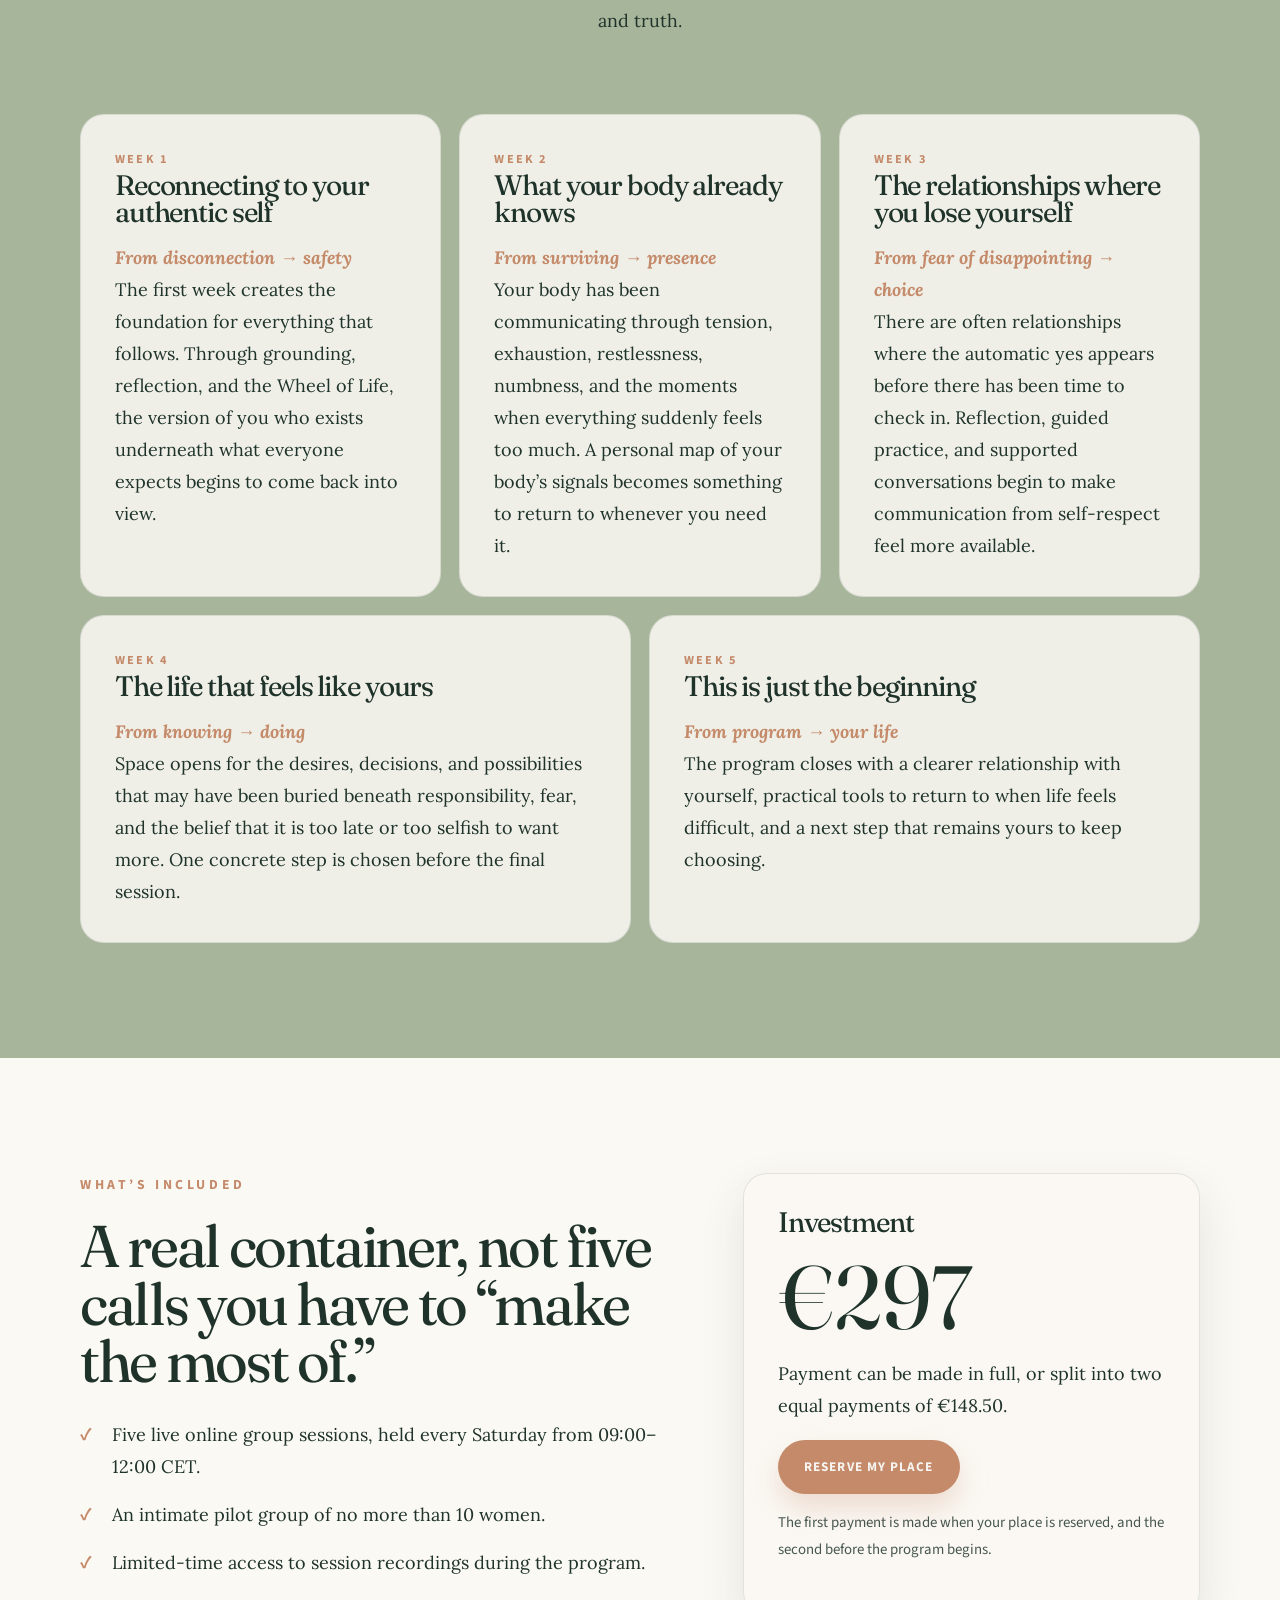
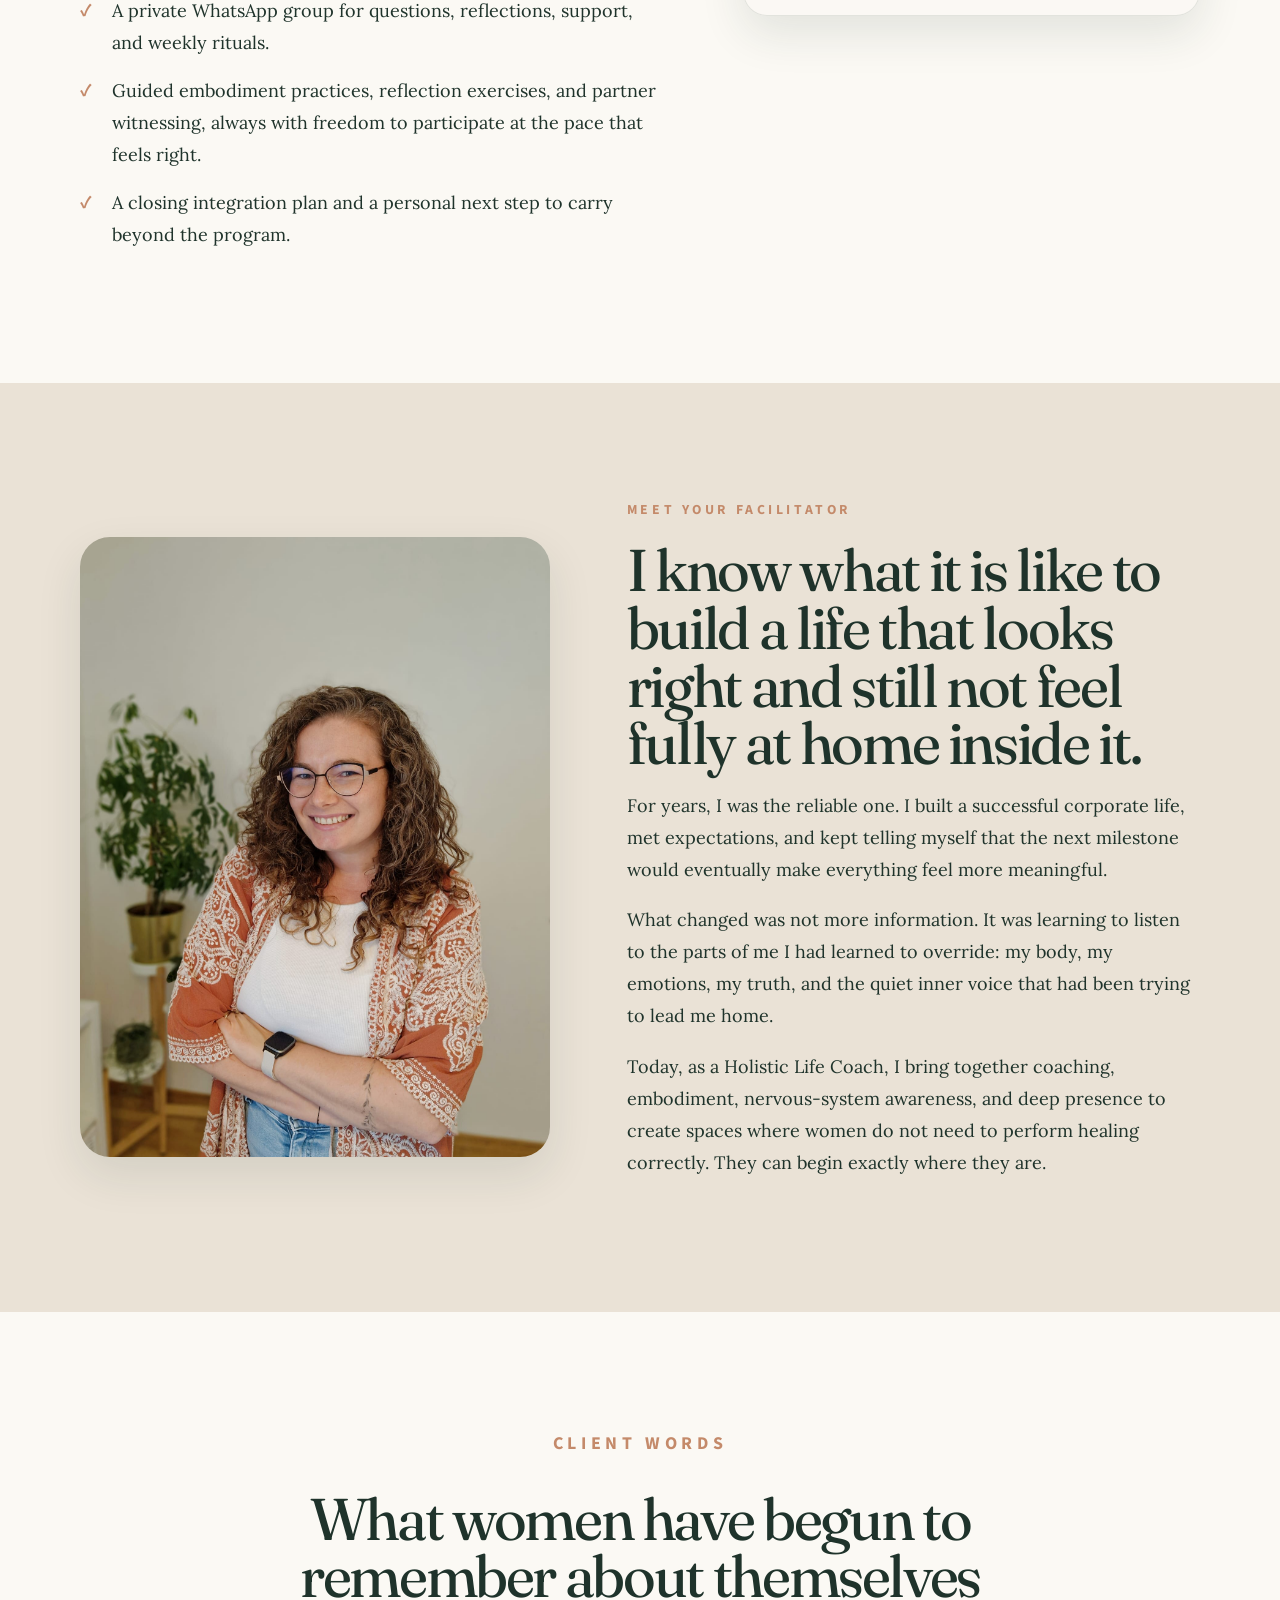
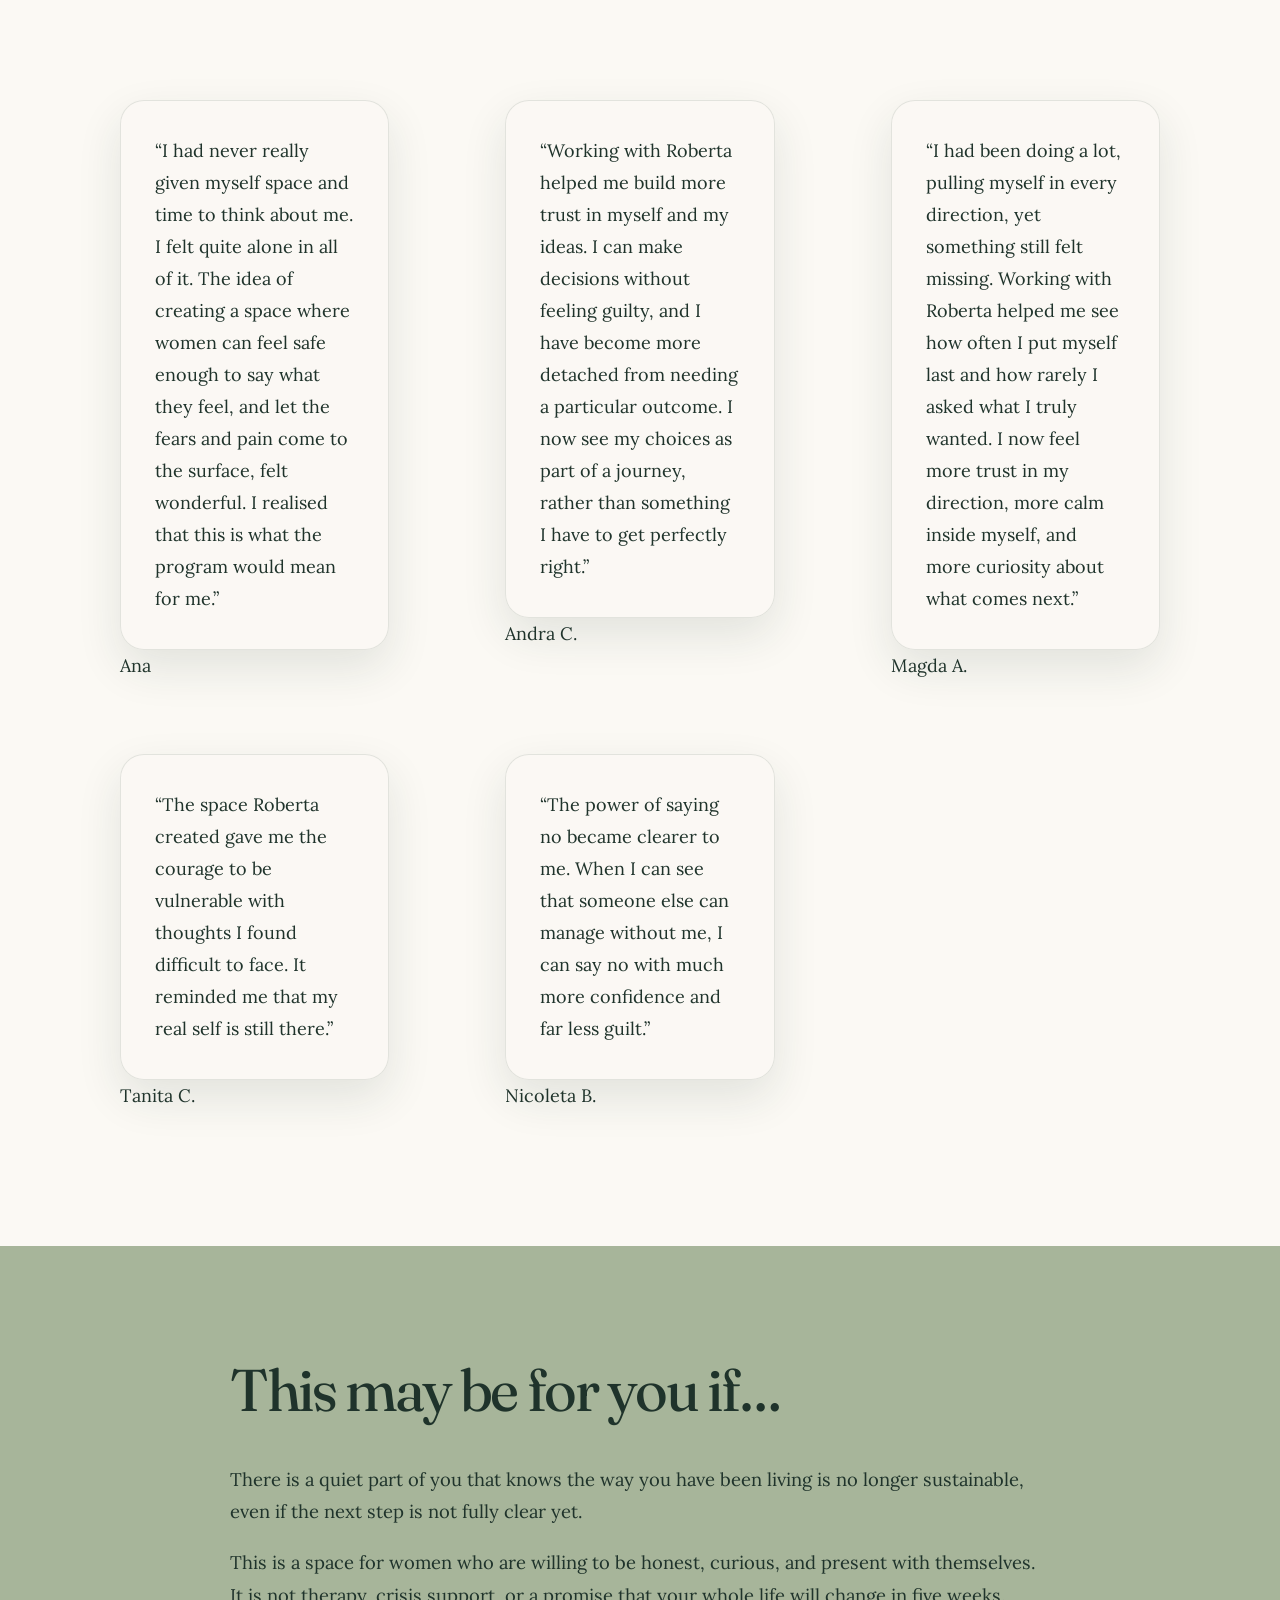
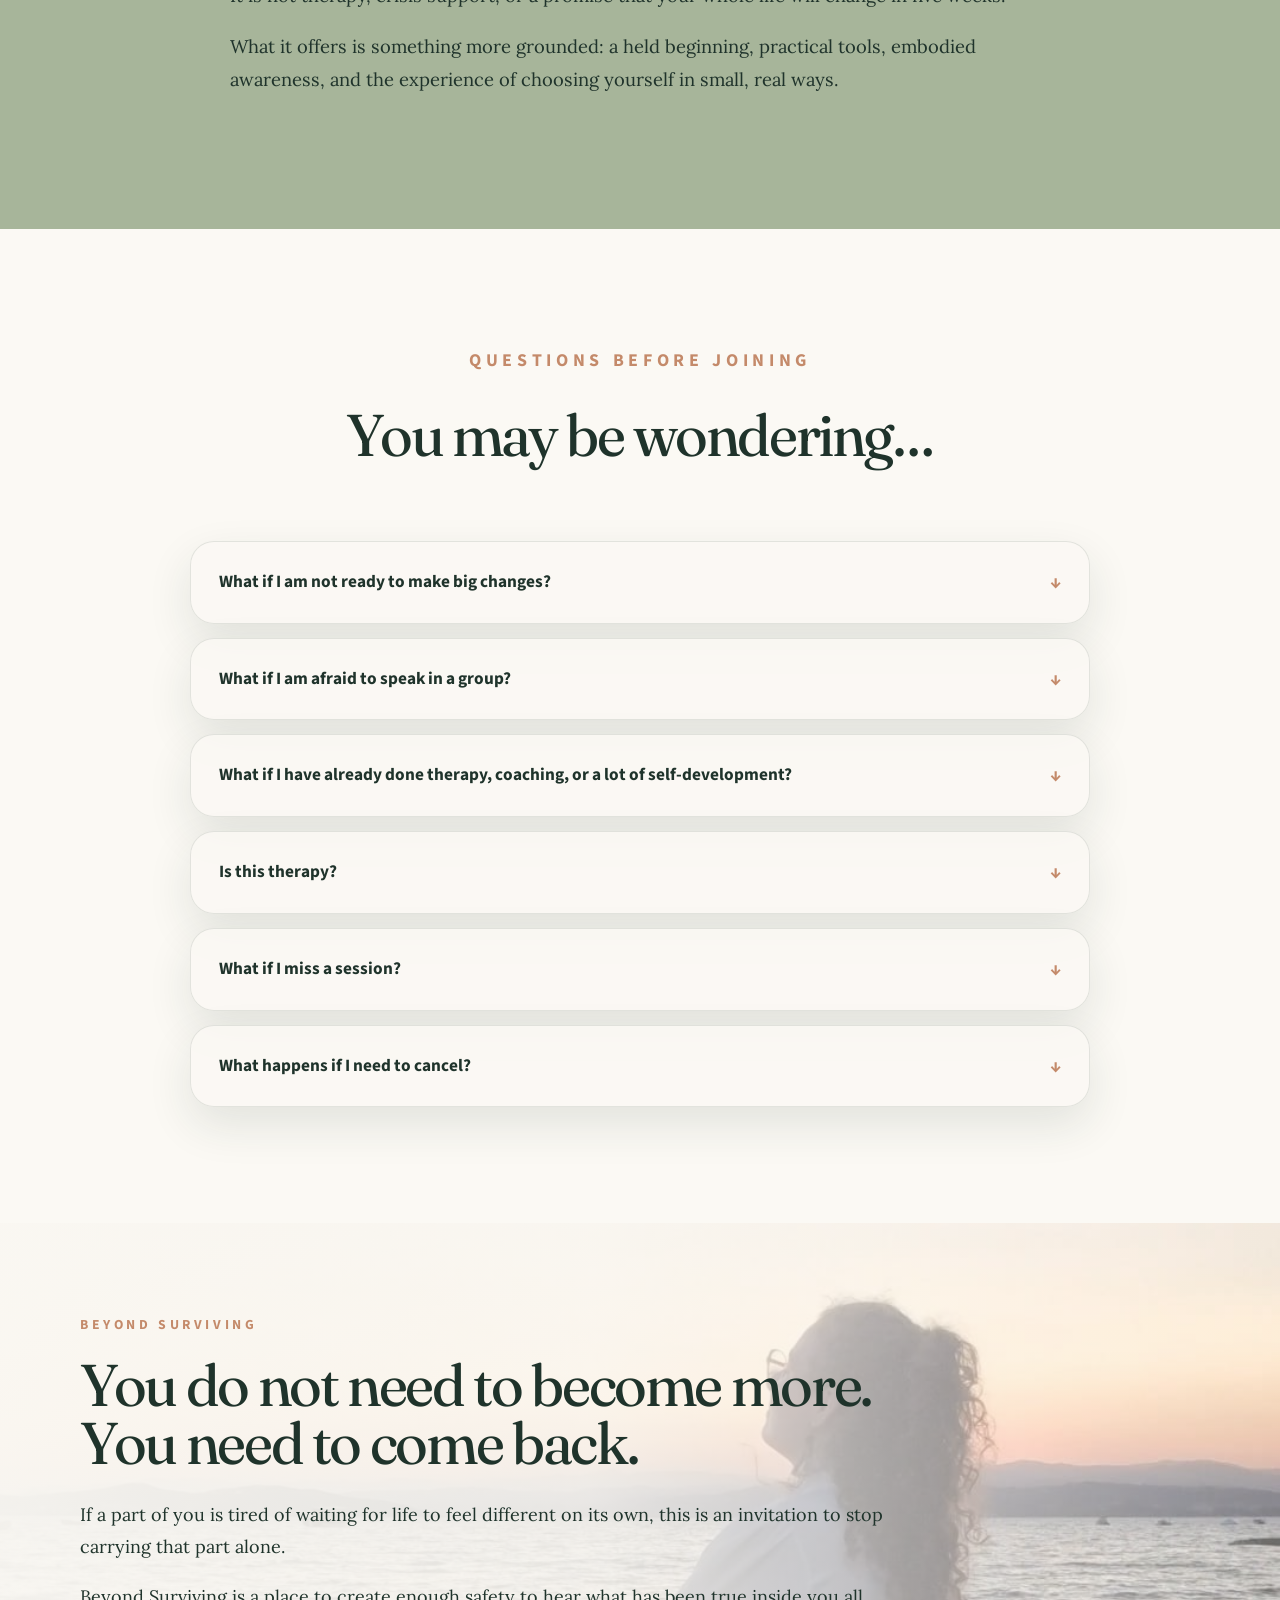
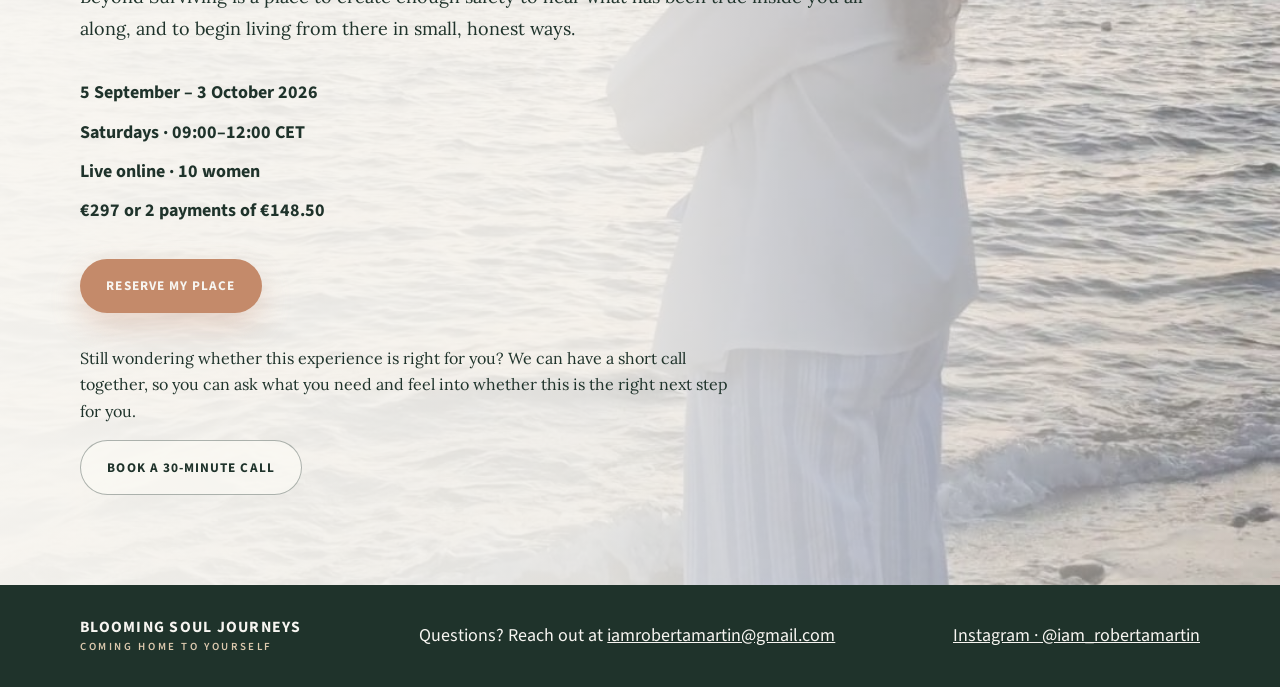
==== commit 12ebe6b8: "Add files via upload" ====
--- a/beyond-surviving.html
+++ b/beyond-surviving.html
@@ -1,36 +1,30 @@
-<!doctype html>
+<!DOCTYPE html>
 <html lang="en">
 <head>
-<meta charset="utf-8">
-<meta name="viewport" content="width=device-width, initial-scale=1">
-<title>Beyond Surviving | 5-Week Live Group Experience</title>
-<meta name="description" content="A five-week live online group experience for women ready to stop abandoning themselves and choose themselves with more safety and honesty.">
-<link rel="preconnect" href="https://fonts.googleapis.com">
-<link rel="preconnect" href="https://fonts.gstatic.com" crossorigin>
-<link href="https://fonts.googleapis.com/css2?family=Fraunces:opsz,wght@9..144,300..700&family=Lora:ital,wght@0,400..700;1,400..700&family=Source+Sans+3:wght@400;500;600;700&display=swap" rel="stylesheet">
-<link rel="stylesheet" href="styles.css">
-
+  <meta charset="UTF-8" />
+  <meta name="viewport" content="width=device-width, initial-scale=1.0" />
+  <title>Beyond Surviving | Blooming Soul Journeys</title>
+  <meta name="description" content="Beyond Surviving is a 5-week live online group experience for women ready to stop abandoning themselves and come back to a life that feels like their own." />
+  <meta property="og:title" content="Beyond Surviving | 5-week live group experience" />
+  <meta property="og:description" content="You don’t need more motivation. You need to feel safe enough to choose yourself." />
+  <meta property="og:type" content="website" />
+  <meta property="og:image" content="hero-sunflowers.jpg" />
+  <link rel="preconnect" href="https://fonts.googleapis.com">
+  <link rel="preconnect" href="https://fonts.gstatic.com" crossorigin>
+  <link href="https://fonts.googleapis.com/css2?family=Fraunces:opsz,wght,SOFT,WONK@9..144,300..700,30..100,0..1&family=Lora:ital,wght@0,400..700;1,400..700&family=Source+Sans+3:wght@400;500;600;700&display=swap" rel="stylesheet">
+  <link rel="stylesheet" href="beyond-surviving.css" />
 </head>
-<body class="page-beyond">
-<a class="skip-link" href="#main">Skip to content</a>
-
-<header class="site-header">
-  <a class="brand-lockup" href="index.html" aria-label="Blooming Soul Journeys home">
-    <img src="logo-light.png" alt="Blooming Soul Journeys">
-  </a>
-  <button class="menu-toggle" aria-expanded="false" aria-controls="site-nav"><span></span><span></span><span></span><b class="sr-only">Menu</b></button>
-  <nav id="site-nav" class="site-nav" aria-label="Main navigation">
-    <a  href="meet-roberta.html">Meet Roberta</a>
-<a aria-current="page" href="beyond-surviving.html">Beyond Surviving</a>
-<a  href="the-freedom-within.html">The Freedom Within</a>
-<a  href="inner-bloom.html">Inner Bloom</a>
-<a  href="conscious-leadership.html">Team Growth</a>
-<a  href="how-fulfilled-are-you-really.html">How fulfilled are you really?</a>
-    <a class="nav-cta" href="#contact">Contact</a>
-  </nav>
-</header>
-
-<main id="main">
+<body>
+  <a class="skip-link" href="#main">Skip to content</a>
+  <header class="site-header" aria-label="Site header">
+    <a class="wordmark" href="index.html" aria-label="Blooming Soul Journeys home">
+      <span>Blooming Soul Journeys</span>
+      <small>Coming Home to Yourself</small>
+    </a>
+    <a class="header-cta" href="https://c5d4e2c0.sibforms.com/v2/serve/[base64]">Reserve My Place</a>
+  </header>
+
+  <main id="main">
     <section id="top" class="hero" aria-labelledby="hero-title">
       <div class="hero-media" aria-hidden="true"></div>
       <div class="hero-shade" aria-hidden="true"></div>
@@ -74,15 +68,33 @@
         <h2 id="tired-title" class="center">For women who are tired of:</h2>
         <div class="three-columns">
           <article>
-            <span class="line-icon" aria-hidden="true">〰</span>
+            <span class="line-icon" aria-hidden="true">
+              <svg viewBox="0 0 80 80" role="img" focusable="false">
+                <path d="M20 42c0-13 10-22 22-22 10 0 18 7 18 17 0 9-7 15-15 15-7 0-12-5-12-11 0-5 4-9 9-9 4 0 7 3 7 7" />
+                <path d="M18 56c9-1 18-1 27 0 7 .8 13 2 18 5" />
+              </svg>
+            </span>
             <p>Overthinking every decision until they no longer know what they truly want.</p>
           </article>
           <article>
-            <span class="line-icon" aria-hidden="true">♡</span>
+            <span class="line-icon" aria-hidden="true">
+              <svg viewBox="0 0 80 80" role="img" focusable="false">
+                <path d="M40 61S17 47 17 30c0-8 6-14 14-14 5 0 8 2 11 6 3-4 7-6 12-6 8 0 14 6 14 14 0 17-28 31-28 31Z" />
+                <path d="M40 61v9" />
+                <path d="M32 69h16" />
+              </svg>
+            </span>
             <p>Saying yes in conversations and relationships, then carrying the weight of that yes for days.</p>
           </article>
           <article>
-            <span class="line-icon" aria-hidden="true">♧</span>
+            <span class="line-icon" aria-hidden="true">
+              <svg viewBox="0 0 80 80" role="img" focusable="false">
+                <path d="M42 68V18" />
+                <path d="M42 37c-12 0-20-7-22-17 11-2 20 4 22 17Z" />
+                <path d="M42 48c12 0 20-7 22-17-11-2-20 4-22 17Z" />
+                <path d="M42 68c-8-5-14-12-18-21" />
+              </svg>
+            </span>
             <p>Being the reliable one for everyone else, while feeling increasingly absent from their own life.</p>
           </article>
         </div>
@@ -92,7 +104,8 @@
     <section class="split section-pad container" aria-labelledby="mirror-title">
       <div class="split-copy">
         <p class="eyebrow">The quiet truth underneath the capable life</p>
-        <h2 id="mirror-title">Your life may look impressively intact.<br><em>You may just no longer feel fully present inside it.</em></h2>
+        <h2 id="mirror-title">You have a good life. At least that’s what everyone would say..</h2>
+        <p class="pull-quote"><em>You may just no longer feel fully present inside it.</em></p>
         <p>You worked hard for the life you have.</p>
         <p>You built a career, became reliable, and learned how to be capable, independent, and the person people turn to when something needs to be handled.</p>
         <p>Most people would probably describe you as someone who has it together. And in many ways, you do.</p>
@@ -104,12 +117,13 @@
         <a class="button secondary" href="https://c5d4e2c0.sibforms.com/v2/serve/[base64]">Yes, I Want to Come Back to Myself</a>
       </div>
       <figure class="image-card portrait-card">
-        <img src="bs-tree-touch.jpg" alt="A hand resting on an ivy-covered tree in the forest" loading="lazy" />
+        <img src="tree-touch.jpg" alt="A hand resting on an ivy-covered tree in the forest" loading="lazy" />
       </figure>
     </section>
 
     <section class="linen-block section-pad" aria-labelledby="stuck-title">
       <div class="container narrow">
+        <p class="eyebrow">Why insight has not been enough</p>
         <h2 id="stuck-title">You are not stuck because you do not know enough.</h2>
         <p>There is already an awareness of the relationships that leave you drained, the places where you have been settling, and the moments when saying yes feels safer than risking someone else’s disappointment.</p>
         <p>You have read the books, listened to the podcasts, reflected on your childhood, journaled about your feelings, and promised yourself that next month will be different.</p>
@@ -121,7 +135,7 @@
 
     <section class="outcomes section-pad container" aria-labelledby="change-title">
       <div class="section-heading center narrow">
-        <h2 id="change-title">What could change when you stop leaving yourself behind?</h2>
+        <h2 id="change-title">What becomes possible when you stop abandoning yourself?</h2>
         <p>The purpose of this experience is not to ask for a dramatic decision or to turn you into a different person within five weeks. It is to create enough safety that the next honest choice becomes possible.</p>
       </div>
       <div class="cards three-cards">
@@ -141,7 +155,7 @@
     </section>
 
     <section class="image-break mountains" aria-label="A quiet landscape pause">
-      <img src="bs-mountain-return.jpg" alt="Roberta sitting with her back to the camera, looking at mountains and a lake" loading="lazy" />
+      <img src="mountain-return.jpg" alt="Roberta sitting with her back to the camera, looking at mountains and a lake" loading="lazy" />
       <div class="image-break-text">
         <p>The way back to yourself rarely begins with a dramatic decision. It begins with noticing what has been true for a long time.</p>
       </div>
@@ -216,7 +230,7 @@
     <section class="facilitator section-pad linen-block" aria-labelledby="facilitator-title">
       <div class="container split reverse">
         <figure class="image-frame">
-          <img src="bs-roberta-facilitator.jpg" alt="Roberta Martin smiling in a warm indoor portrait" loading="lazy" />
+          <img src="roberta-facilitator.jpg" alt="Roberta Martin smiling in a warm indoor portrait" loading="lazy" />
         </figure>
         <div class="split-copy">
           <p class="eyebrow">Meet your facilitator</p>
@@ -234,20 +248,27 @@
         <h2 id="testimonial-title">What women have begun to remember about themselves</h2>
       </div>
       <div class="testimonial-grid">
-        <blockquote>
-          <p>“This experience taught me that meaningful change starts with one small step. Roberta created a safe space where I could be vulnerable, rediscover my inner strength, and grow with compassion.”</p>
-          <cite>— Tanita</cite>
-        </blockquote>
-        <blockquote>
-          <p>“Working with Roberta feels like being gently guided by your own inner voice. She helps you see that what once felt impossible is completely within reach when you reconnect with your true self.”</p>
-          <cite>— Andra</cite>
-        </blockquote>
-        <blockquote>
-          <p>“I’ve discovered the strength in saying no without guilt and honoring my own needs. Roberta guided me to trust myself and celebrate every small step forward with confidence.”</p>
-          <cite>— Nicoleta</cite>
-        </blockquote>
-      </div>
-    </section>
+        <figure class="testimonial-card">
+          <blockquote>“I had never really given myself space and time to think about me. I felt quite alone in all of it. The idea of creating a space where women can feel safe enough to say what they feel, and let the fears and pain come to the surface, felt wonderful. I realised that this is what the program would mean for me.”</blockquote>
+          <figcaption>Ana</figcaption>
+        </figure>
+        <figure class="testimonial-card">
+          <blockquote>“Working with Roberta helped me build more trust in myself and my ideas. I can make decisions without feeling guilty, and I have become more detached from needing a particular outcome. I now see my choices as part of a journey, rather than something I have to get perfectly right.”</blockquote>
+          <figcaption>Andra C.</figcaption>
+        </figure>
+        <figure class="testimonial-card">
+          <blockquote>“I had been doing a lot, pulling myself in every direction, yet something still felt missing. Working with Roberta helped me see how often I put myself last and how rarely I asked what I truly wanted. I now feel more trust in my direction, more calm inside myself, and more curiosity about what comes next.”</blockquote>
+          <figcaption>Magda A.</figcaption>
+        </figure>
+        <figure class="testimonial-card">
+          <blockquote>“The space Roberta created gave me the courage to be vulnerable with thoughts I found difficult to face. It reminded me that my real self is still there.”</blockquote>
+          <figcaption>Tanita C.</figcaption>
+        </figure>
+        <figure class="testimonial-card">
+          <blockquote>“The power of saying no became clearer to me. When I can see that someone else can manage without me, I can say no with much more confidence and far less guilt.”</blockquote>
+          <figcaption>Nicoleta B.</figcaption>
+        </figure>
+      </div></section>
 
     <section class="fit section-pad sage-block" aria-labelledby="fit-title">
       <div class="container narrow">
@@ -293,7 +314,7 @@
     </section>
 
     <section class="final-cta" aria-labelledby="final-title">
-      <img src="bs-sea-integration.jpg" alt="Roberta standing barefoot by the sea at sunset" loading="lazy" />
+      <img src="sea-integration.jpg" alt="Roberta standing barefoot by the sea at sunset" loading="lazy" />
       <div class="final-panel container narrow">
         <p class="eyebrow">Beyond Surviving</p>
         <h2 id="final-title">You do not need to become more.<br>You need to come back.</h2>
@@ -307,23 +328,26 @@
         </div>
         <div class="cta-row">
           <a class="button primary" href="https://c5d4e2c0.sibforms.com/v2/serve/[base64]">Reserve My Place</a>
-          <a class="button ghost" href="YOUR_FIT_CALL_LINK_HERE">Book a 30-Minute Fit Call</a>
+        </div>
+        <div class="call-option">
+          <p>Still wondering whether this experience is right for you? We can have a short call together, so you can ask what you need and feel into whether this is the right next step for you.</p>
+          <a class="button ghost" href="https://calendly.com/robertamartin/beyond-surviving-30-minute-call">Book a 30-Minute Call</a>
         </div>
       </div>
     </section>
   </main>
 
-<footer id="contact" class="site-footer">
-  <div class="container footer-grid">
-    <a class="footer-logo" href="index.html"><img src="logo-dark.png" alt="Blooming Soul Journeys"></a>
-    <div>
-      <h3>Let’s stay in touch</h3>
-      <p>Reach out by email or connect on Instagram. Every conversation starts with curiosity.</p>
-      <div class="footer-links"><a href="mailto:iamrobertamartin@gmail.com">iamrobertamartin@gmail.com</a><a href="https://www.instagram.com/iam_robertamartin/" target="_blank" rel="noopener">Instagram</a></div>
+  <footer class="site-footer">
+    <div class="container footer-grid">
+      <a class="wordmark" href="#top" aria-label="Blooming Soul Journeys home">
+        <span>Blooming Soul Journeys</span>
+        <small>Coming Home to Yourself</small>
+      </a>
+      <p>Questions? Reach out at <a href="mailto:iamrobertamartin@gmail.com">iamrobertamartin@gmail.com</a></p>
+      <a href="https://www.instagram.com/iam_robertamartin/">Instagram · @iam_robertamartin</a>
     </div>
-    <div class="footer-legal"><a href="privacy.html">Privacy Policy</a><a href="terms.html">Terms &amp; Conditions</a></div>
-  </div>
-</footer>
-<script src="script.js"></script>
-
-</body></html>+  </footer>
+
+  <script src="beyond-surviving.js"></script>
+</body>
+</html>
--- a/beyond-surviving.css
+++ b/beyond-surviving.css
@@ -0,0 +1,510 @@
+:root {
+  --warm-sand: #DCC9AE;
+  --linen: #EAE2D6;
+  --sage: #A7B59A;
+  --ocean-mist: #B7C9C7;
+  --deep-forest: #1F332B;
+  --warm-stone: #C8BBAA;
+  --soft-clay: #C48A6A;
+  --charcoal: #2B2B2B;
+  --soft-white: #F7F5F1;
+  --paper: #FBF9F4;
+  --shadow: 0 28px 70px rgba(31, 51, 43, .16);
+  --soft-shadow: 0 18px 45px rgba(31, 51, 43, .11);
+  --radius: 30px;
+}
+
+* { box-sizing: border-box; }
+html { scroll-behavior: smooth; }
+body {
+  margin: 0;
+  color: var(--deep-forest);
+  background: var(--paper);
+  font-family: "Lora", Georgia, serif;
+  font-size: 18px;
+  line-height: 1.78;
+}
+img { max-width: 100%; display: block; }
+a { color: inherit; }
+.skip-link {
+  position: absolute;
+  left: 1rem;
+  top: -4rem;
+  z-index: 100;
+  background: var(--deep-forest);
+  color: var(--soft-white);
+  padding: .65rem 1rem;
+  border-radius: 999px;
+}
+.skip-link:focus { top: 1rem; }
+.container { width: min(1120px, calc(100% - 40px)); margin-inline: auto; }
+.narrow { width: min(820px, calc(100% - 40px)); margin-inline: auto; }
+.section-pad { padding: clamp(70px, 9vw, 120px) 0; }
+.center { text-align: center; }
+
+.site-header {
+  position: absolute;
+  inset: 0 0 auto;
+  z-index: 20;
+  display: flex;
+  align-items: center;
+  justify-content: space-between;
+  gap: 1rem;
+  width: min(1180px, calc(100% - 40px));
+  margin: 0 auto;
+  padding: 34px 0;
+}
+.wordmark {
+  text-decoration: none;
+  text-transform: uppercase;
+  letter-spacing: .08em;
+  line-height: 1.1;
+  font-family: "Source Sans 3", sans-serif;
+  font-weight: 700;
+  font-size: .98rem;
+}
+.wordmark small {
+  display: block;
+  margin-top: .3rem;
+  color: var(--soft-clay);
+  font-size: .68rem;
+  letter-spacing: .24em;
+  font-weight: 600;
+}
+.header-cta {
+  font-family: "Source Sans 3", sans-serif;
+  text-decoration: none;
+  text-transform: uppercase;
+  letter-spacing: .08em;
+  font-size: .76rem;
+  font-weight: 700;
+  background: rgba(247,245,241,.75);
+  border: 1px solid rgba(31,51,43,.16);
+  padding: .7rem 1rem;
+  border-radius: 999px;
+  backdrop-filter: blur(12px);
+}
+
+.hero {
+  position: relative;
+  min-height: min(880px, 96vh);
+  display: grid;
+  align-items: center;
+  overflow: hidden;
+  background: var(--linen);
+}
+.hero-media,
+.hero-shade {
+  position: absolute;
+  inset: 0;
+}
+.hero-media {
+  background-image: url('hero-sunflowers.jpg');
+  background-size: cover;
+  background-position: center 46%;
+  transform: scale(1.02);
+}
+.hero-shade {
+  background:
+    linear-gradient(90deg, rgba(251,249,244,.96) 0%, rgba(251,249,244,.83) 34%, rgba(251,249,244,.35) 58%, rgba(251,249,244,.10) 100%),
+    linear-gradient(180deg, rgba(251,249,244,.35) 0%, rgba(251,249,244,0) 45%, rgba(251,249,244,.25) 100%);
+}
+.hero-content {
+  position: relative;
+  z-index: 2;
+  padding-top: clamp(130px, 15vh, 165px);
+  padding-bottom: 160px;
+  max-width: 1180px;
+}
+.eyebrow {
+  margin: 0 0 1.2rem;
+  color: var(--soft-clay);
+  font-family: "Source Sans 3", sans-serif;
+  font-size: .86rem;
+  font-weight: 700;
+  letter-spacing: .26em;
+  text-transform: uppercase;
+}
+h1, h2, h3 {
+  font-family: "Fraunces", Georgia, serif;
+  font-weight: 430;
+  line-height: .98;
+  letter-spacing: -.04em;
+  margin: 0;
+}
+h1 {
+  font-size: clamp(3rem, 7.2vw, 6.2rem);
+  max-width: 850px;
+  line-height: 1.02;
+}
+h2 { font-size: clamp(2.35rem, 4.6vw, 4.7rem); }
+h3 { font-size: clamp(1.55rem, 2.2vw, 2.1rem); }
+em { color: var(--soft-clay); font-style: italic; }
+p { margin: 0 0 1.15rem; }
+.hero-text {
+  max-width: 620px;
+  margin-top: 2rem;
+  font-size: clamp(1.12rem, 1.8vw, 1.45rem);
+  line-height: 1.55;
+}
+
+.offer-card-wrap { margin-top: -54px; position: relative; z-index: 4; }
+.offer-card {
+  background: rgba(251,249,244,.93);
+  border: 1px solid rgba(31,51,43,.11);
+  border-radius: var(--radius);
+  box-shadow: var(--shadow);
+  padding: clamp(20px, 3vw, 34px);
+  display: grid;
+  grid-template-columns: repeat(4, 1fr);
+  gap: 18px;
+  align-items: center;
+  backdrop-filter: blur(14px);
+}
+.offer-item {
+  display: flex;
+  align-items: center;
+  gap: 12px;
+  min-height: 80px;
+  padding-right: 18px;
+  border-right: 1px solid rgba(31,51,43,.18);
+  font-family: "Source Sans 3", sans-serif;
+  line-height: 1.2;
+}
+.offer-item span { color: var(--sage); font-size: 2rem; line-height: 1; }
+.offer-item p { margin: 0; }
+.offer-item.price { border-right: 0; }
+.offer-item.price strong { font-family: "Fraunces", Georgia, serif; font-size: 2.15rem; font-weight: 430; }
+.button {
+  display: inline-flex;
+  align-items: center;
+  justify-content: center;
+  text-decoration: none;
+  border-radius: 999px;
+  min-height: 54px;
+  padding: .9rem 1.65rem;
+  font-family: "Source Sans 3", sans-serif;
+  font-weight: 700;
+  letter-spacing: .08em;
+  text-transform: uppercase;
+  font-size: .83rem;
+  transition: transform .18s ease, box-shadow .18s ease, background .18s ease;
+}
+.button:hover { transform: translateY(-2px); }
+.primary {
+  background: var(--soft-clay);
+  color: var(--soft-white);
+  box-shadow: 0 14px 30px rgba(196,138,106,.28);
+}
+.secondary, .ghost {
+  color: var(--soft-clay);
+  border: 1px solid var(--soft-clay);
+  background: transparent;
+}
+.ghost { color: var(--deep-forest); border-color: rgba(31,51,43,.35); background: rgba(251,249,244,.7); }
+.offer-card .button { grid-column: 2 / 4; justify-self: center; margin-top: 8px; min-width: min(330px, 100%); }
+.below-card { text-align: center; margin: 1.5rem 0 0; font-size: 1.08rem; }
+
+.intro { padding: clamp(55px, 7vw, 90px) 0; font-size: clamp(1.15rem, 2vw, 1.42rem); line-height: 1.75; }
+.sage-block { background: var(--sage); }
+.linen-block { background: var(--linen); }
+.three-columns, .three-cards, .testimonial-grid {
+  display: grid;
+  grid-template-columns: repeat(3, 1fr);
+  gap: clamp(22px, 3vw, 36px);
+}
+.three-columns { margin-top: 42px; }
+.three-columns article {
+  display: grid;
+  grid-template-columns: 70px 1fr;
+  gap: 22px;
+  align-items: start;
+}
+.line-icon {
+  width: 68px;
+  height: 68px;
+  display: inline-flex;
+  align-items: center;
+  justify-content: center;
+  color: var(--deep-forest);
+  opacity: .82;
+}
+.line-icon svg {
+  width: 100%;
+  height: 100%;
+  fill: none;
+  stroke: currentColor;
+  stroke-width: 3.2;
+  stroke-linecap: round;
+  stroke-linejoin: round;
+}
+
+.split {
+  display: grid;
+  grid-template-columns: minmax(0, 1fr) minmax(320px, .78fr);
+  gap: clamp(40px, 6vw, 84px);
+  align-items: center;
+}
+.split.reverse { grid-template-columns: minmax(320px, .82fr) minmax(0, 1fr); }
+.split-copy h2 { margin-bottom: 1.1rem; }
+.pull-quote { margin: 0 0 2.2rem; font-size: clamp(1.65rem, 3vw, 2.55rem); line-height: 1.22; }
+.split-copy p { max-width: 690px; }
+.image-card, .image-frame {
+  margin: 0;
+  border-radius: var(--radius);
+  overflow: hidden;
+  box-shadow: var(--soft-shadow);
+  background: var(--linen);
+}
+.image-card img { width: 100%; height: 680px; object-fit: cover; object-position: center; }
+.portrait-card { align-self: stretch; }
+.portrait-card img { height: 100%; min-height: 620px; }
+
+.section-heading { margin-bottom: clamp(54px, 6vw, 78px); }
+.section-heading h2 { margin-bottom: clamp(24px, 3vw, 38px); }
+.section-heading .eyebrow { margin-bottom: clamp(18px, 2.4vw, 30px); }
+.section-heading p { font-size: 1.12rem; margin-top: 0; }
+.cards { margin-top: 46px; }
+.card, .week-card, blockquote, .investment-card, details {
+  background: rgba(251,249,244,.86);
+  border: 1px solid rgba(31,51,43,.11);
+  border-radius: 24px;
+  padding: clamp(24px, 3vw, 34px);
+  box-shadow: var(--soft-shadow);
+}
+.card h3, .week-card h3 { margin-bottom: 1rem; }
+.card p, .week-card p { margin-bottom: 0; }
+
+.image-break {
+  position: relative;
+  min-height: 570px;
+  display: grid;
+  align-items: center;
+  overflow: hidden;
+}
+.image-break img {
+  position: absolute;
+  inset: 0;
+  width: 100%;
+  height: 100%;
+  object-fit: cover;
+  object-position: center;
+}
+.image-break::after {
+  content: "";
+  position: absolute;
+  inset: 0;
+  background: rgba(31,51,43,.34);
+}
+.image-break-text {
+  position: relative;
+  z-index: 2;
+  width: min(820px, calc(100% - 40px));
+  margin: 0 auto;
+  color: var(--soft-white);
+  text-align: center;
+  font-size: clamp(1.45rem, 2.65vw, 2.35rem);
+  line-height: 1.25;
+  text-shadow: 0 2px 18px rgba(0,0,0,.24);
+}
+.image-break-text p { margin: 0; }
+
+.weeks {
+  display: grid;
+  grid-template-columns: repeat(6, 1fr);
+  gap: 18px;
+  margin-top: 42px;
+}
+.week-card { box-shadow: none; }
+.week-card:nth-child(1), .week-card:nth-child(2), .week-card:nth-child(3) { grid-column: span 2; }
+.week-card:nth-child(4), .week-card:nth-child(5) { grid-column: span 3; }
+.week-number {
+  font-family: "Source Sans 3", sans-serif;
+  color: var(--soft-clay);
+  font-weight: 700;
+  text-transform: uppercase;
+  letter-spacing: .18em;
+  font-size: .77rem;
+  margin-bottom: .9rem;
+}
+.shift {
+  font-style: italic;
+  color: var(--soft-clay);
+  font-weight: 700;
+  margin: .9rem 0 1.2rem;
+}
+.included-split { align-items: start; }
+.included-list { list-style: none; padding: 0; margin: 1.8rem 0 0; }
+.included-list li {
+  position: relative;
+  padding-left: 2rem;
+  margin-bottom: 1rem;
+}
+.included-list li::before {
+  content: "✓";
+  position: absolute;
+  left: 0;
+  color: var(--soft-clay);
+  font-family: "Source Sans 3", sans-serif;
+  font-weight: 700;
+}
+.investment-card { position: sticky; top: 24px; }
+.big-price {
+  font-family: "Fraunces", Georgia, serif;
+  font-size: clamp(4rem, 7vw, 6.5rem);
+  line-height: 1;
+  margin: 1rem 0;
+}
+.small-note { font-size: .93rem; font-family: "Source Sans 3", sans-serif; opacity: .82; margin-top: 1rem; }
+.image-frame img { width: 100%; height: 620px; object-fit: cover; object-position: center; }
+
+.testimonial-grid blockquote { margin: 0; }
+blockquote p { font-size: 1rem; line-height: 1.65; }
+cite { font-family: "Source Sans 3", sans-serif; font-style: normal; font-weight: 700; color: var(--soft-clay); }
+.fit p { font-size: 1.15rem; }
+.accordion { width: min(900px, 100%); margin: 0 auto; display: grid; gap: 14px; }
+details { padding: 0; overflow: hidden; }
+summary {
+  cursor: pointer;
+  list-style: none;
+  padding: 24px 28px;
+  font-family: "Source Sans 3", sans-serif;
+  font-weight: 700;
+  font-size: 1.08rem;
+  display: flex;
+  align-items: center;
+  justify-content: space-between;
+  gap: 1rem;
+}
+summary::after {
+  content: "↓";
+  color: var(--soft-clay);
+  font-size: 1.15rem;
+  transition: transform .18s ease;
+}
+details[open] summary::after { transform: rotate(180deg); }
+summary::-webkit-details-marker { display: none; }
+details p { padding: 0 28px 24px; margin: 0; }
+
+.final-cta {
+  position: relative;
+  min-height: 900px;
+  display: grid;
+  align-items: center;
+  overflow: hidden;
+  padding: 90px 0;
+}
+.final-cta > img {
+  position: absolute;
+  inset: 0;
+  width: 100%;
+  height: 100%;
+  object-fit: cover;
+  object-position: center;
+}
+.final-cta::after {
+  content: "";
+  position: absolute;
+  inset: 0;
+  background: linear-gradient(90deg, rgba(251,249,244,.96) 0%, rgba(251,249,244,.88) 46%, rgba(251,249,244,.35) 100%);
+}
+.final-panel {
+  position: relative;
+  z-index: 2;
+  margin-left: max(20px, calc((100vw - 1120px)/2));
+  margin-right: auto;
+}
+.final-panel h2 { margin-bottom: 1.7rem; }
+.final-details {
+  display: grid;
+  gap: .45rem;
+  margin: 2rem 0;
+  font-family: "Source Sans 3", sans-serif;
+  font-weight: 700;
+}
+.cta-row { display: flex; flex-wrap: wrap; gap: 14px; }
+.site-footer {
+  background: var(--deep-forest);
+  color: var(--soft-white);
+  padding: 34px 0;
+  font-family: "Source Sans 3", sans-serif;
+}
+.footer-grid {
+  display: flex;
+  align-items: center;
+  justify-content: space-between;
+  gap: 1.5rem;
+  flex-wrap: wrap;
+}
+.site-footer p { margin: 0; }
+.site-footer .wordmark small { color: var(--warm-sand); }
+
+@media (max-width: 900px) {
+  body { font-size: 16px; line-height: 1.72; }
+  .site-header { position: absolute; padding-top: 18px; }
+  .header-cta { display: none; }
+  .hero { min-height: 790px; align-items: end; }
+  .hero-content { padding: 120px 0 150px; }
+  .hero-shade {
+    background:
+      linear-gradient(180deg, rgba(251,249,244,.92) 0%, rgba(251,249,244,.82) 42%, rgba(251,249,244,.38) 75%, rgba(251,249,244,.2) 100%),
+      linear-gradient(90deg, rgba(251,249,244,.95) 0%, rgba(251,249,244,.32) 100%);
+  }
+  h1 { font-size: clamp(2.75rem, 13vw, 4.8rem); max-width: 94vw; }
+  .hero-text { max-width: 90%; }
+  .offer-card-wrap { margin-top: -84px; }
+  .offer-card { grid-template-columns: 1fr; }
+  .offer-item { border-right: 0; border-bottom: 1px solid rgba(31,51,43,.12); padding: 0 0 14px; min-height: auto; }
+  .offer-item.price { border-bottom: 0; }
+  .offer-card .button { grid-column: auto; width: 100%; }
+  .three-columns, .three-cards, .testimonial-grid, .split, .split.reverse { grid-template-columns: 1fr; }
+  .three-columns article { grid-template-columns: 52px 1fr; }
+  .line-icon { width: 50px; height: 50px; }
+  .image-card img, .portrait-card img, .image-frame img { height: auto; max-height: none; }
+  .image-break { min-height: 520px; }
+  .image-break.mountains img { object-position: center; }
+  .weeks { grid-template-columns: 1fr; }
+  .week-card:nth-child(n) { grid-column: auto; }
+  .investment-card { position: static; }
+  .final-cta { min-height: 760px; align-items: end; }
+  .final-cta::after { background: linear-gradient(180deg, rgba(251,249,244,.86) 0%, rgba(251,249,244,.96) 62%, rgba(251,249,244,.98) 100%); }
+  .final-panel { margin-inline: auto; }
+}
+
+@media (max-width: 520px) {
+  .container, .narrow { width: min(100% - 30px, 1120px); }
+  .wordmark span { font-size: .82rem; }
+  .wordmark small { font-size: .56rem; }
+  .eyebrow { font-size: .72rem; letter-spacing: .2em; }
+  h2 { font-size: clamp(2.1rem, 12vw, 3.2rem); }
+  .section-pad { padding: 64px 0; }
+  .hero-media { background-position: 57% center; }
+  .hero-content { padding-bottom: 135px; }
+  .offer-card { border-radius: 22px; }
+  .card, .week-card, blockquote, .investment-card, details { border-radius: 20px; }
+  .button { width: 100%; text-align: center; }
+  .cta-row { width: 100%; }
+  .image-break-text { font-size: 1.45rem; }
+}
+
+.linen-block .narrow > .eyebrow + h2,
+.fit .narrow > h2 {
+  margin-bottom: clamp(28px, 3.5vw, 44px);
+}
+
+.call-option {
+  margin-top: 2rem;
+  max-width: 660px;
+}
+.call-option p {
+  font-size: 1rem;
+  line-height: 1.65;
+  margin-bottom: 1rem;
+}
+
+@media (max-width: 900px) {
+  .section-heading { margin-bottom: 46px; }
+  .section-heading h2 { margin-bottom: 24px; }
+  .fit .narrow > h2 { margin-bottom: 28px; }
+  .pull-quote { font-size: clamp(1.45rem, 8vw, 2.2rem); margin-bottom: 1.8rem; }
+}
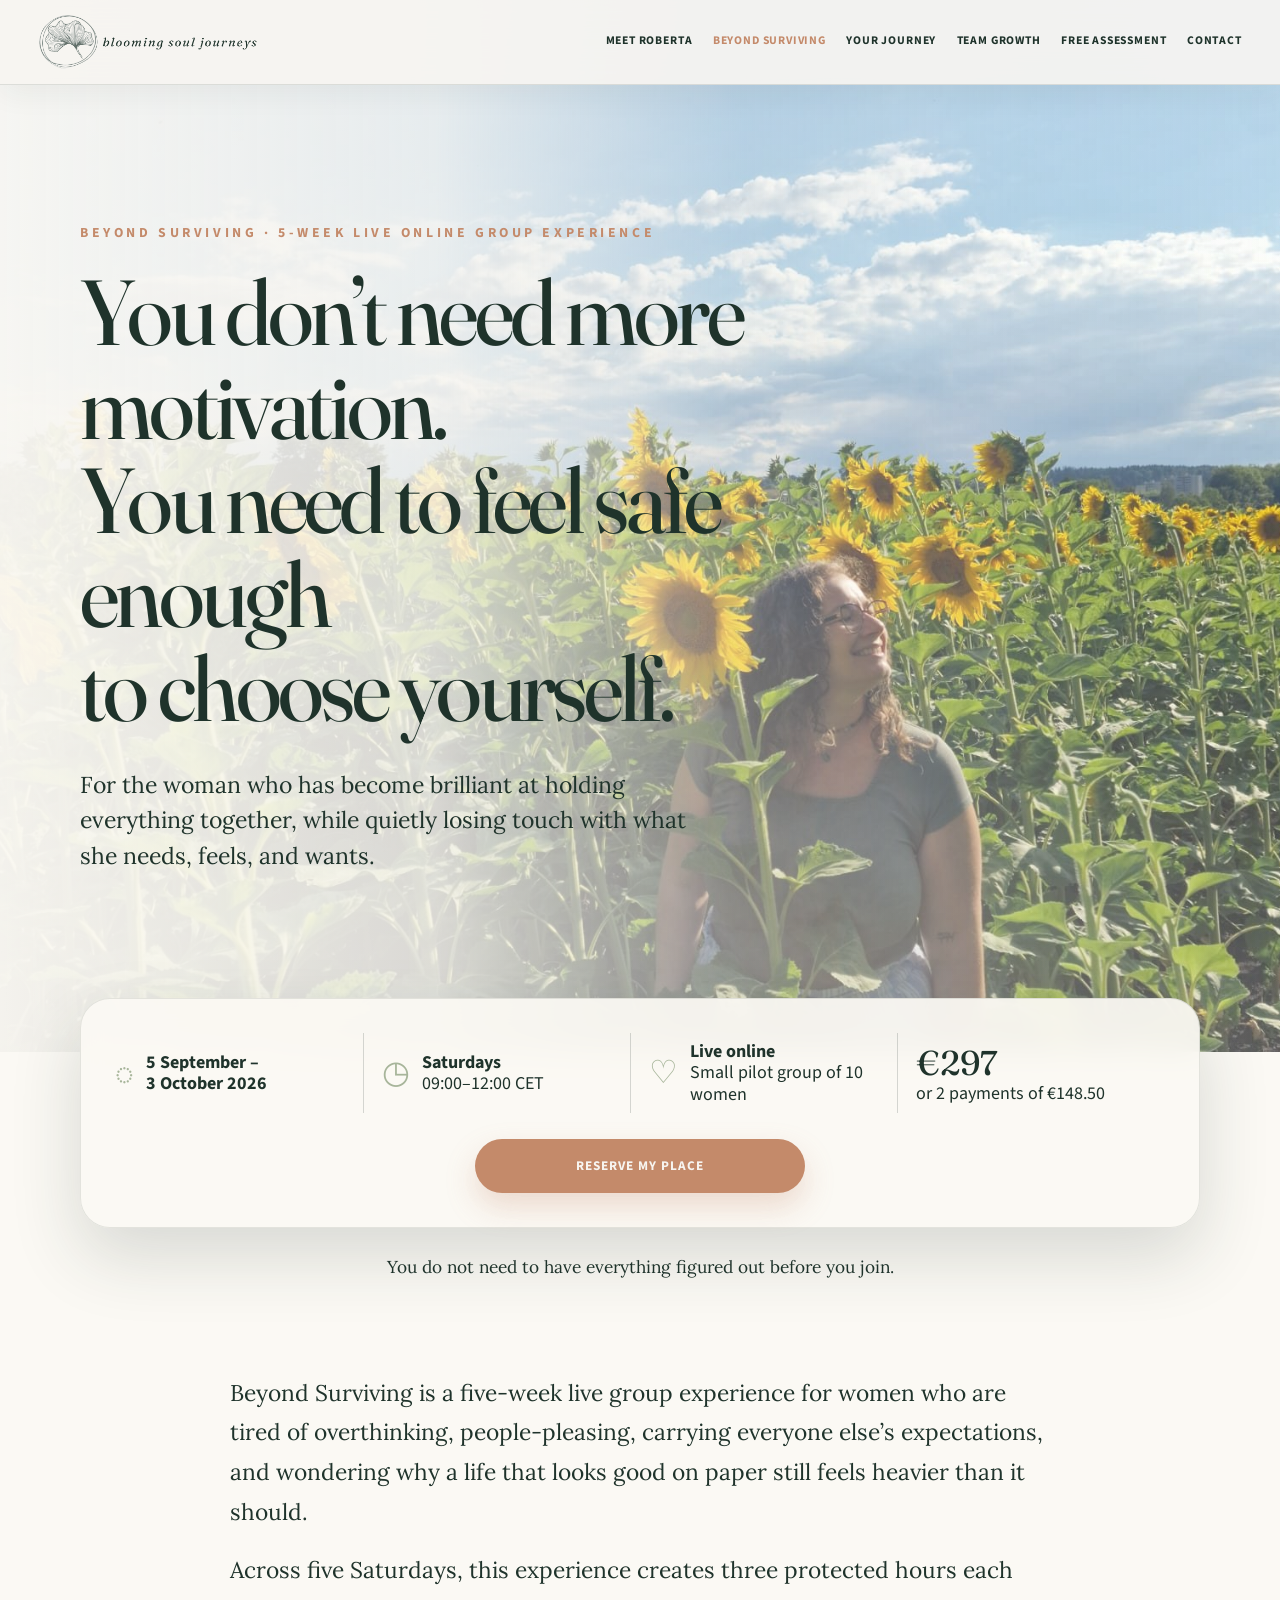
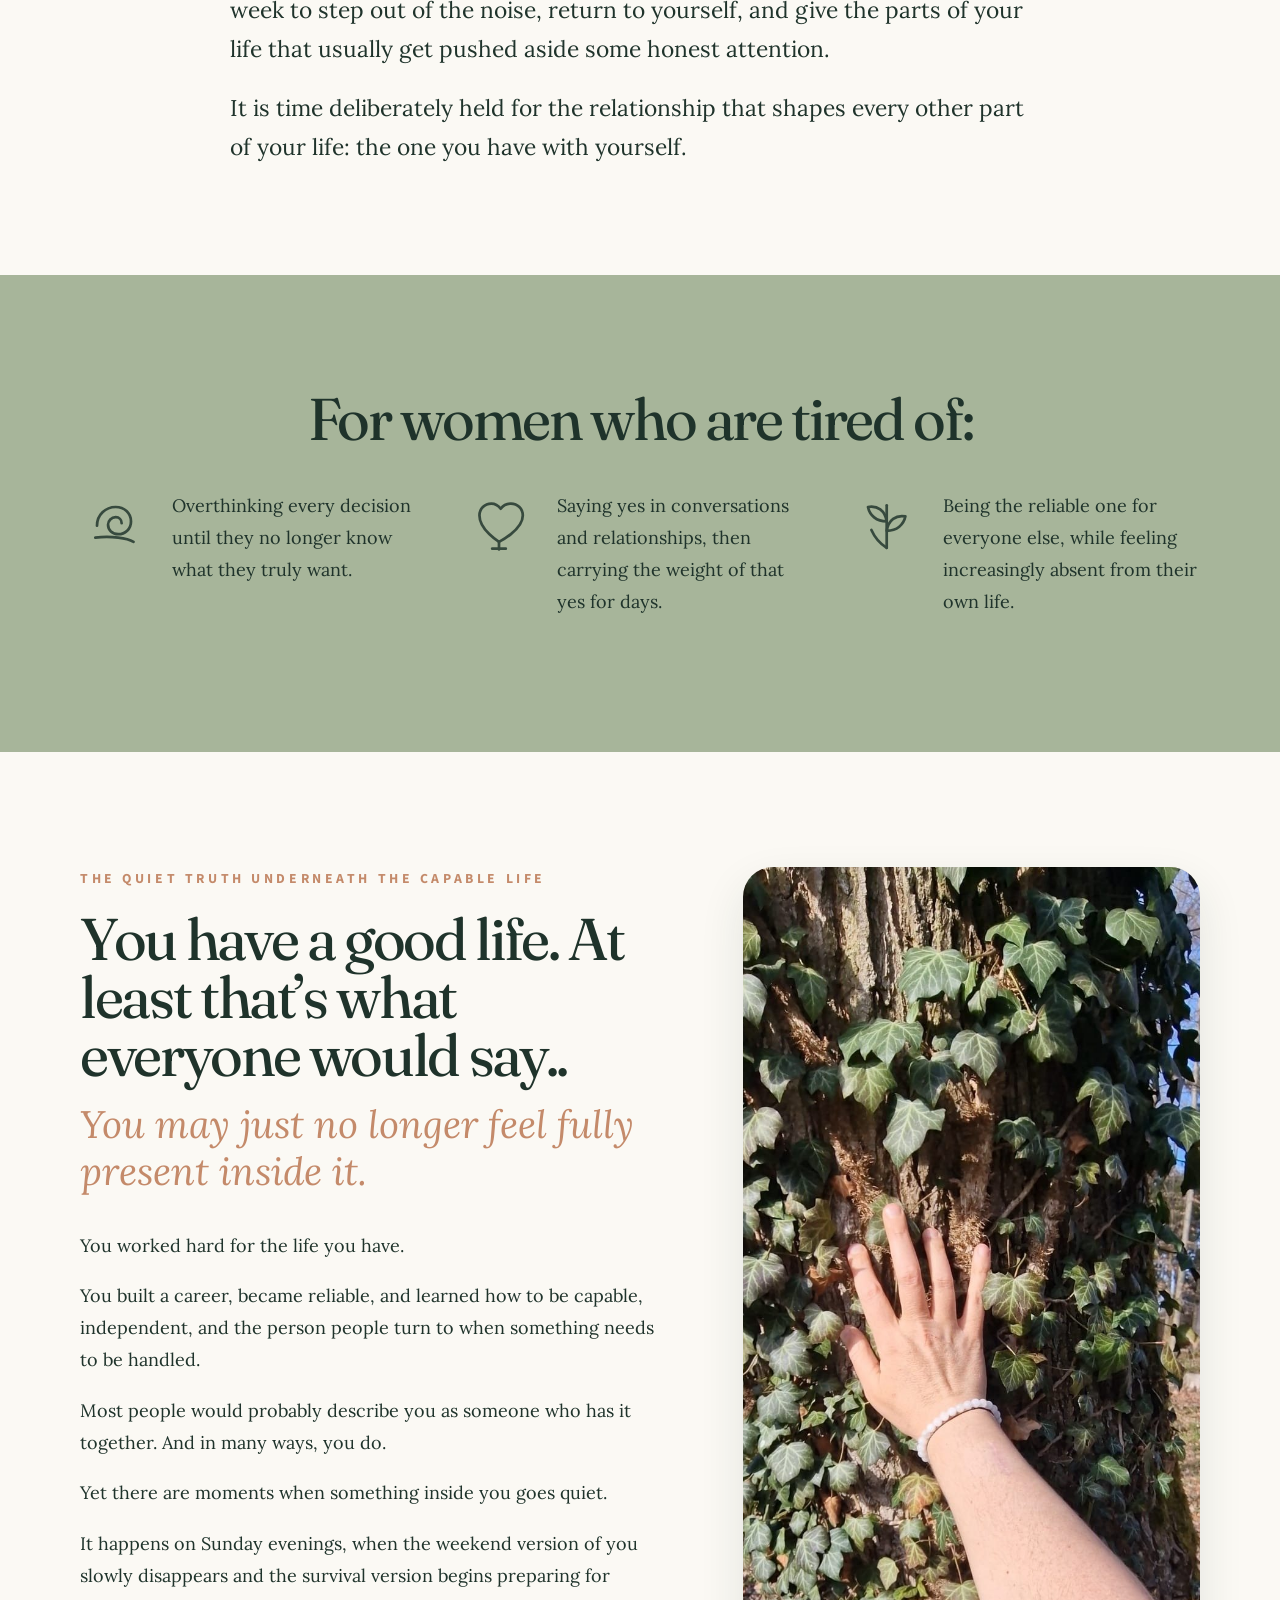
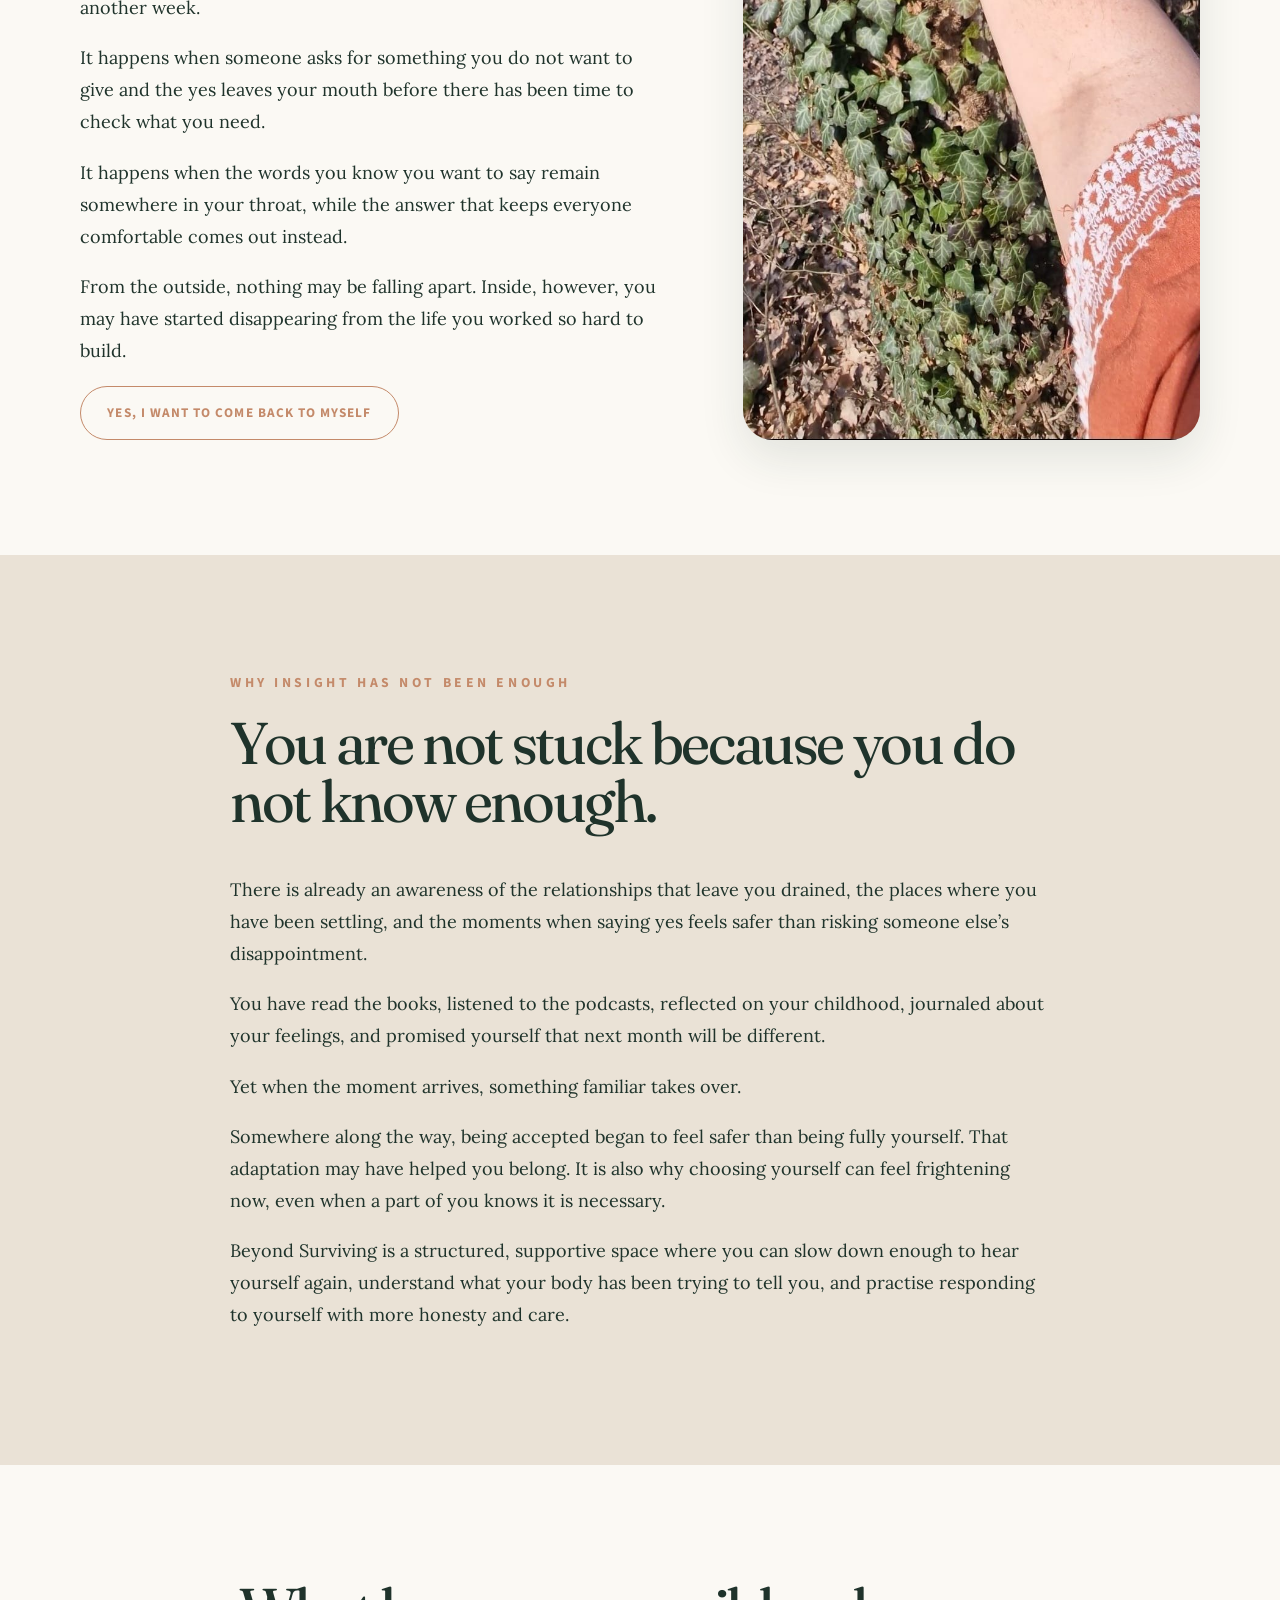
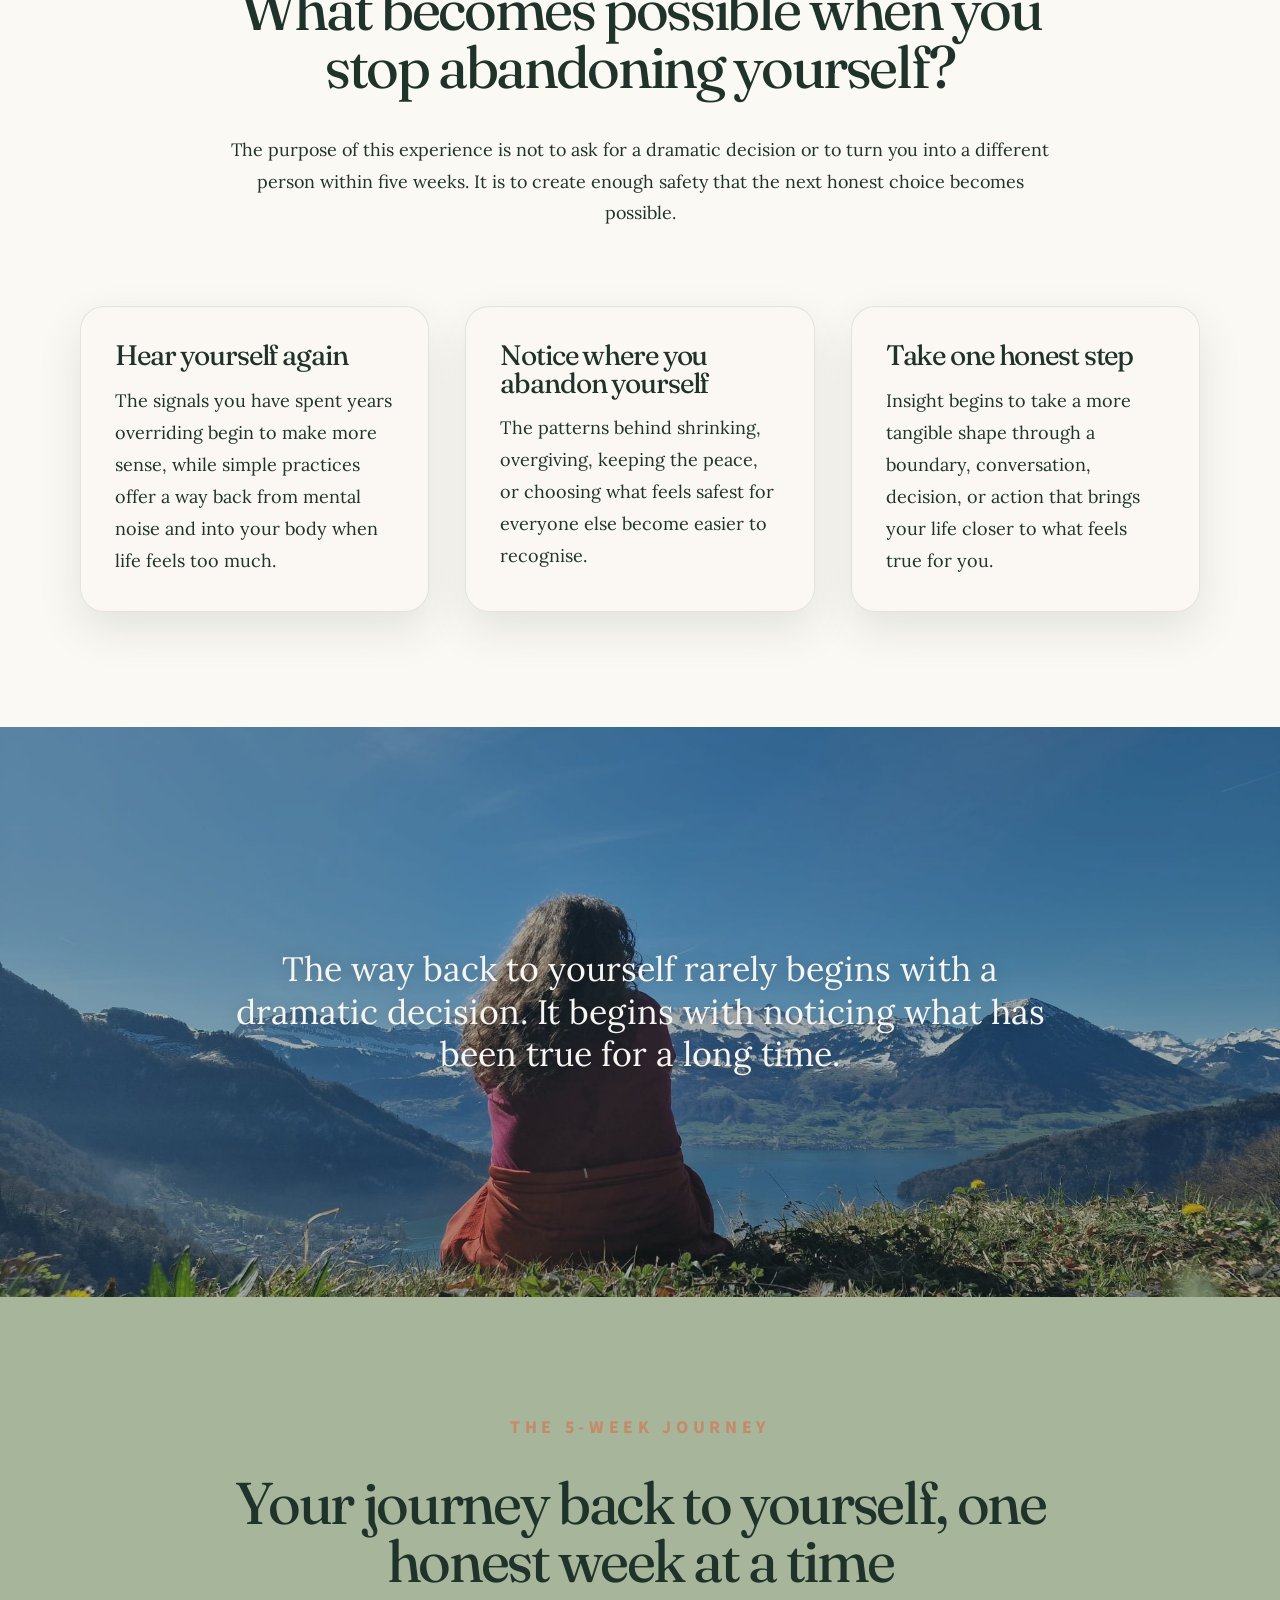
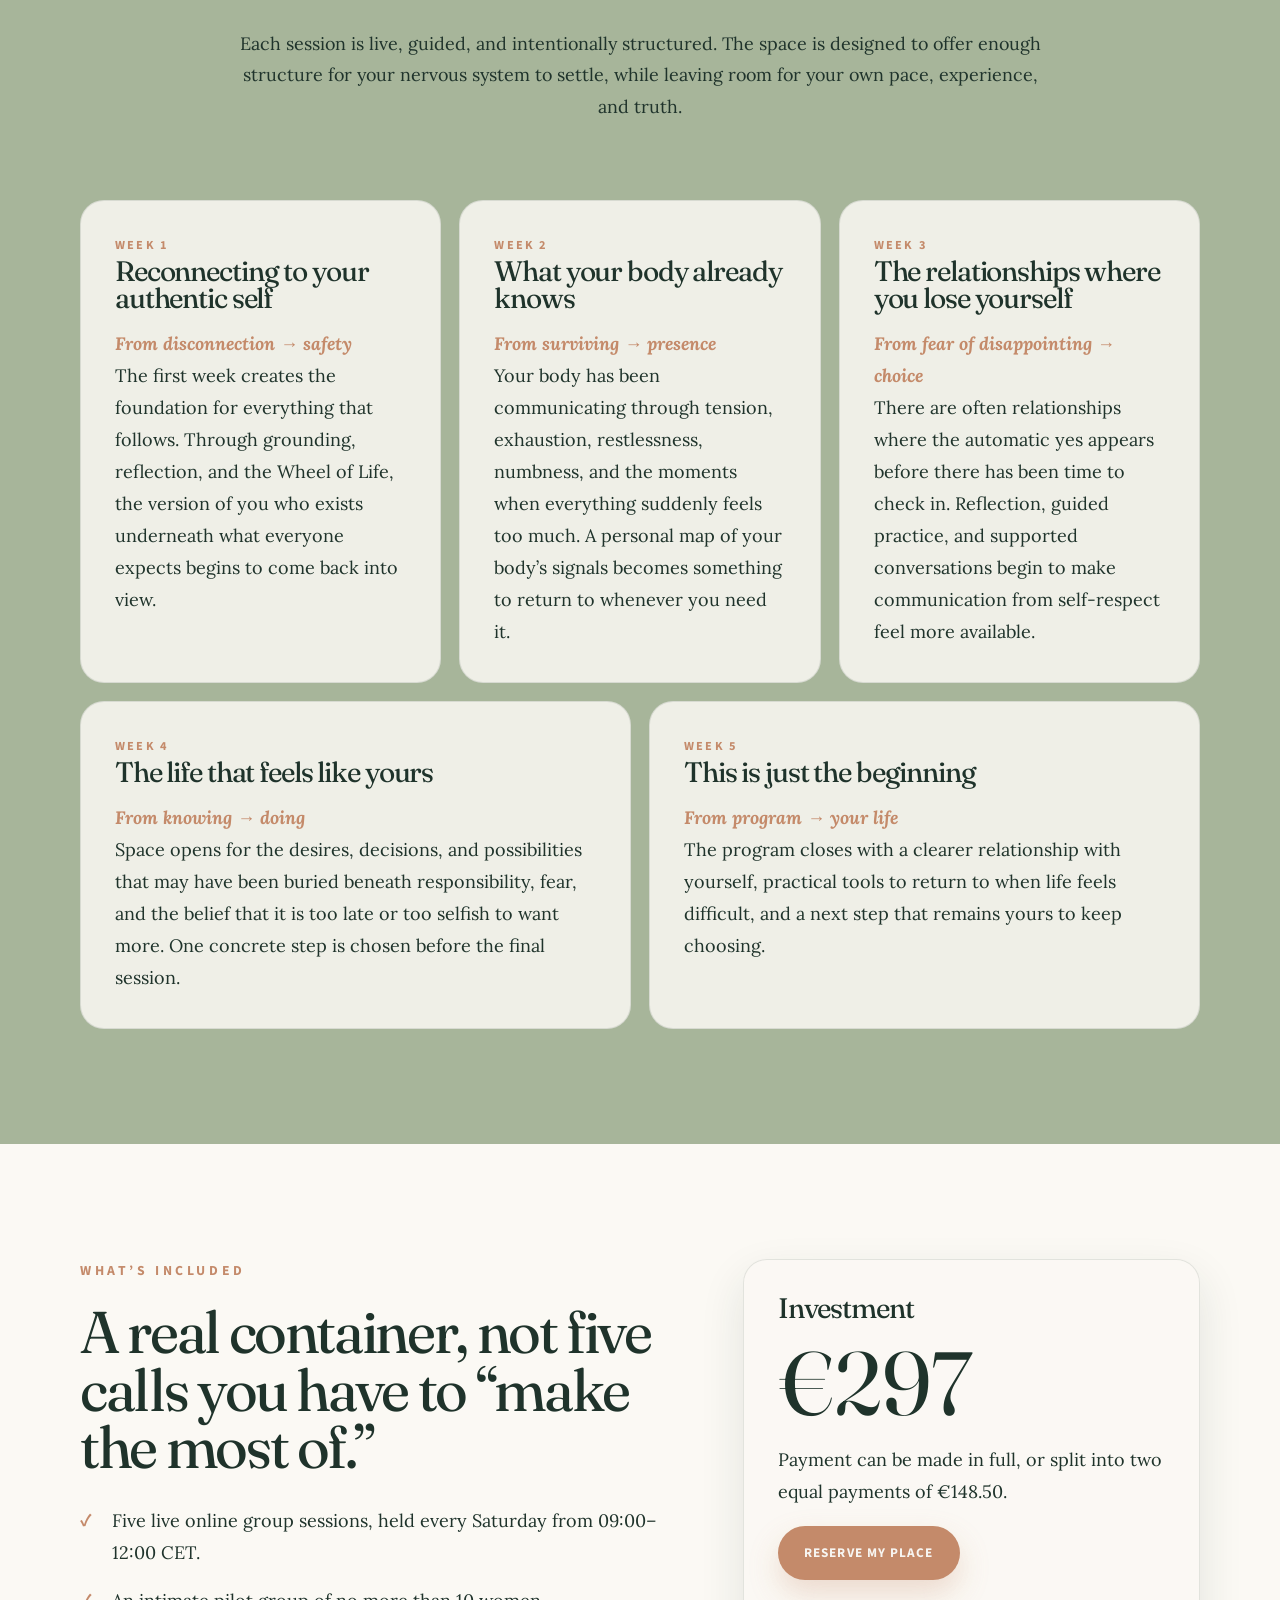
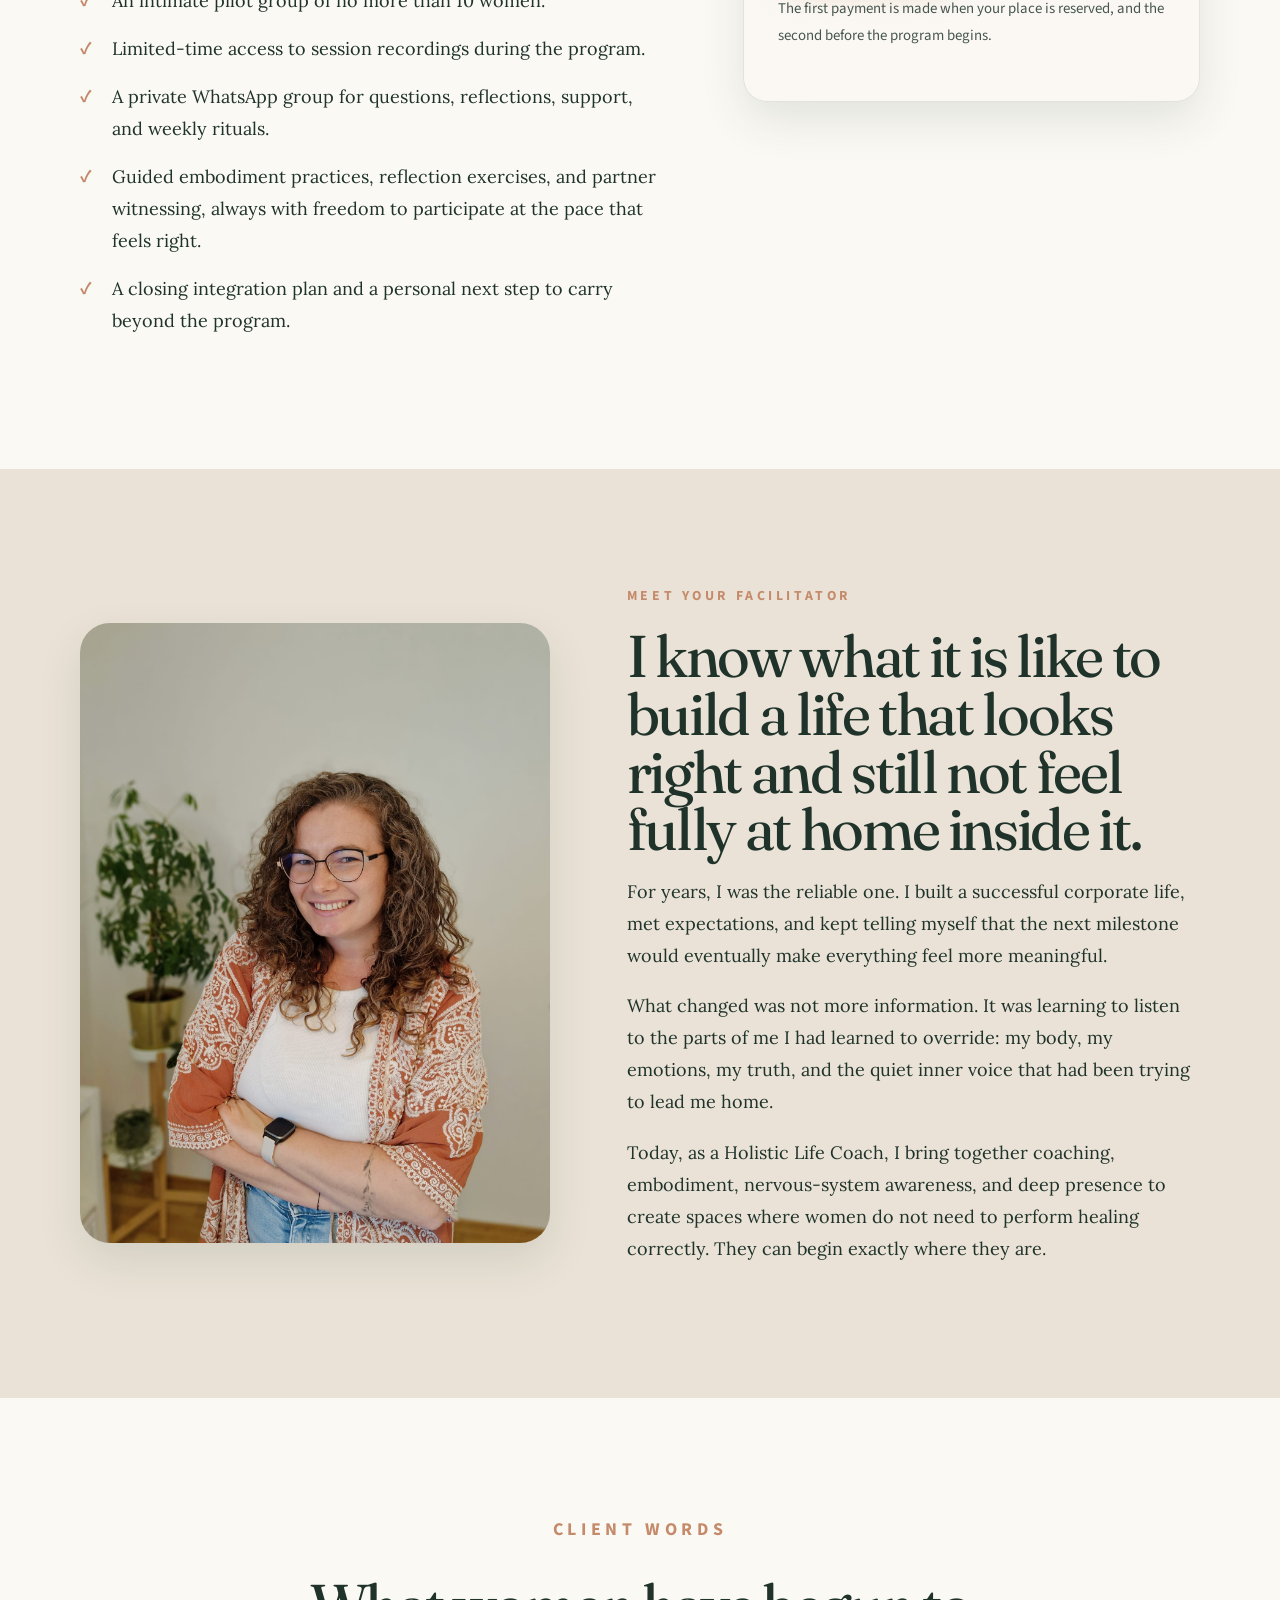
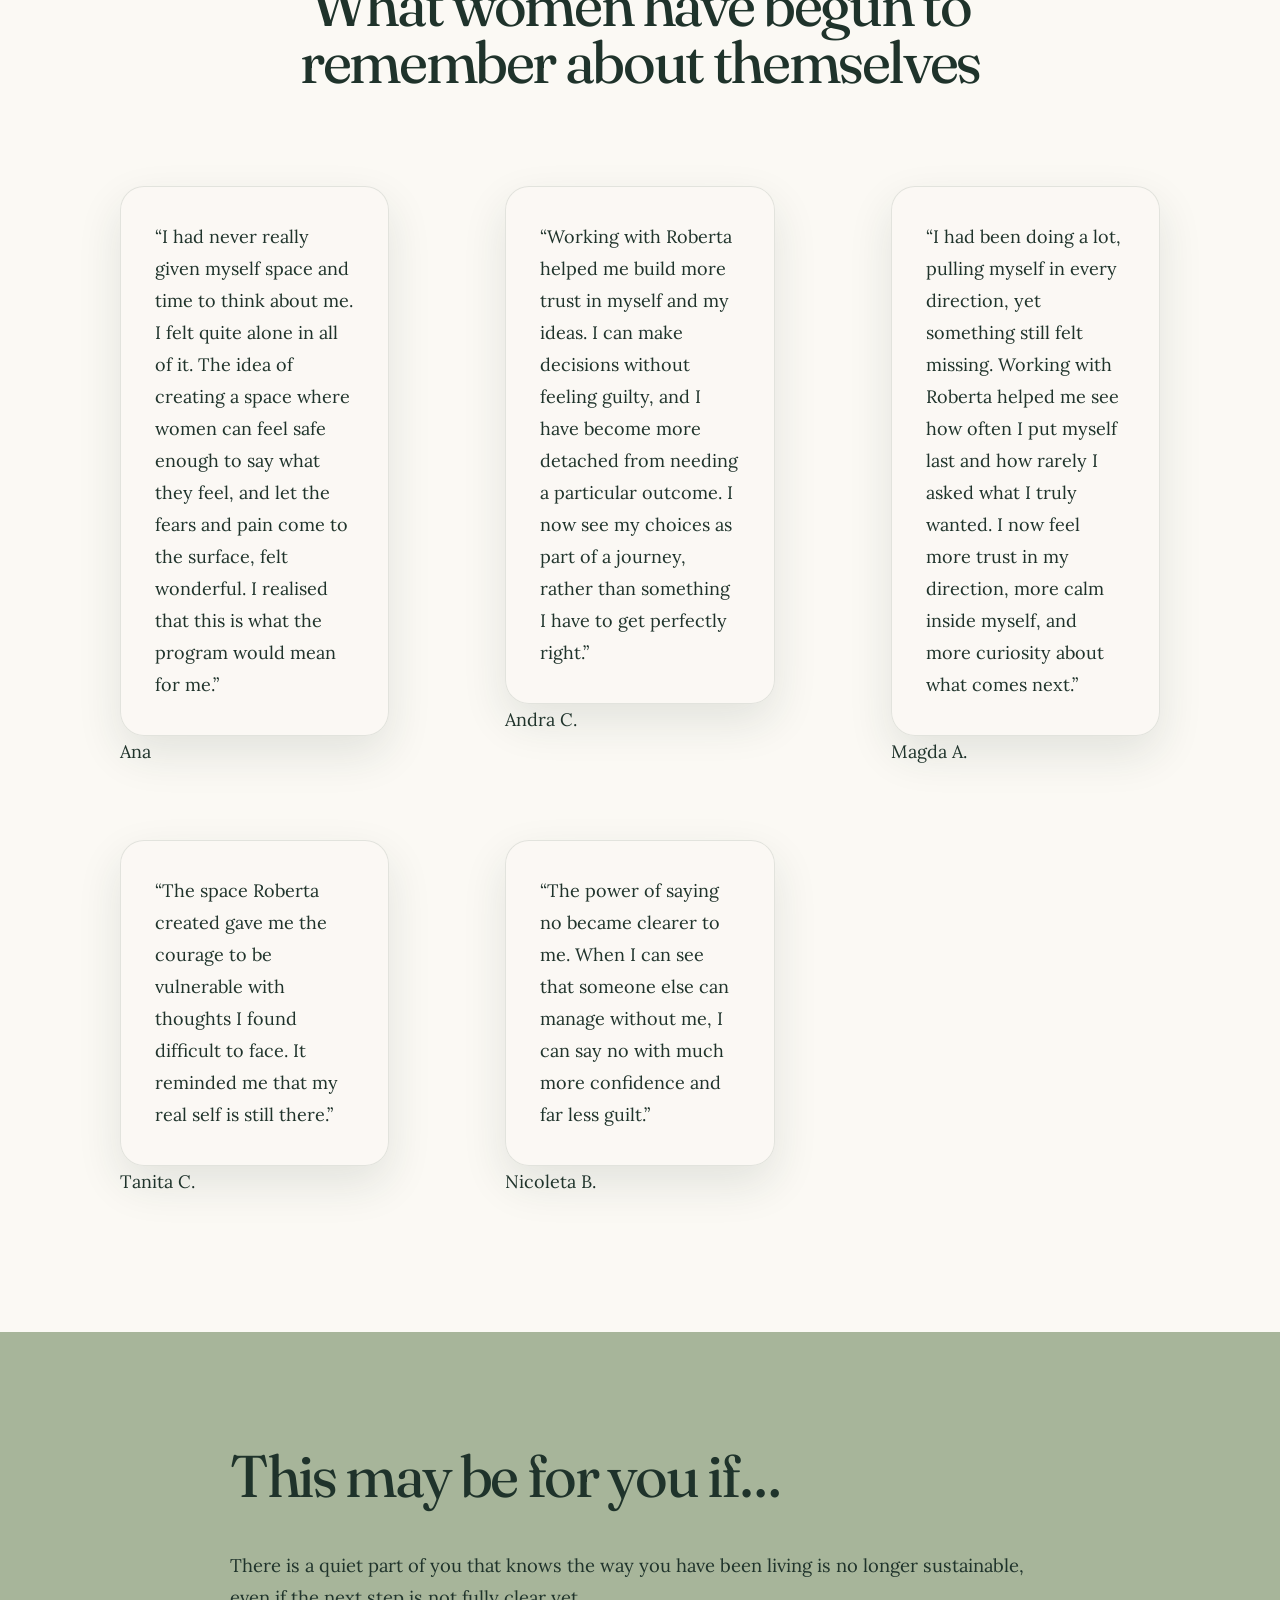
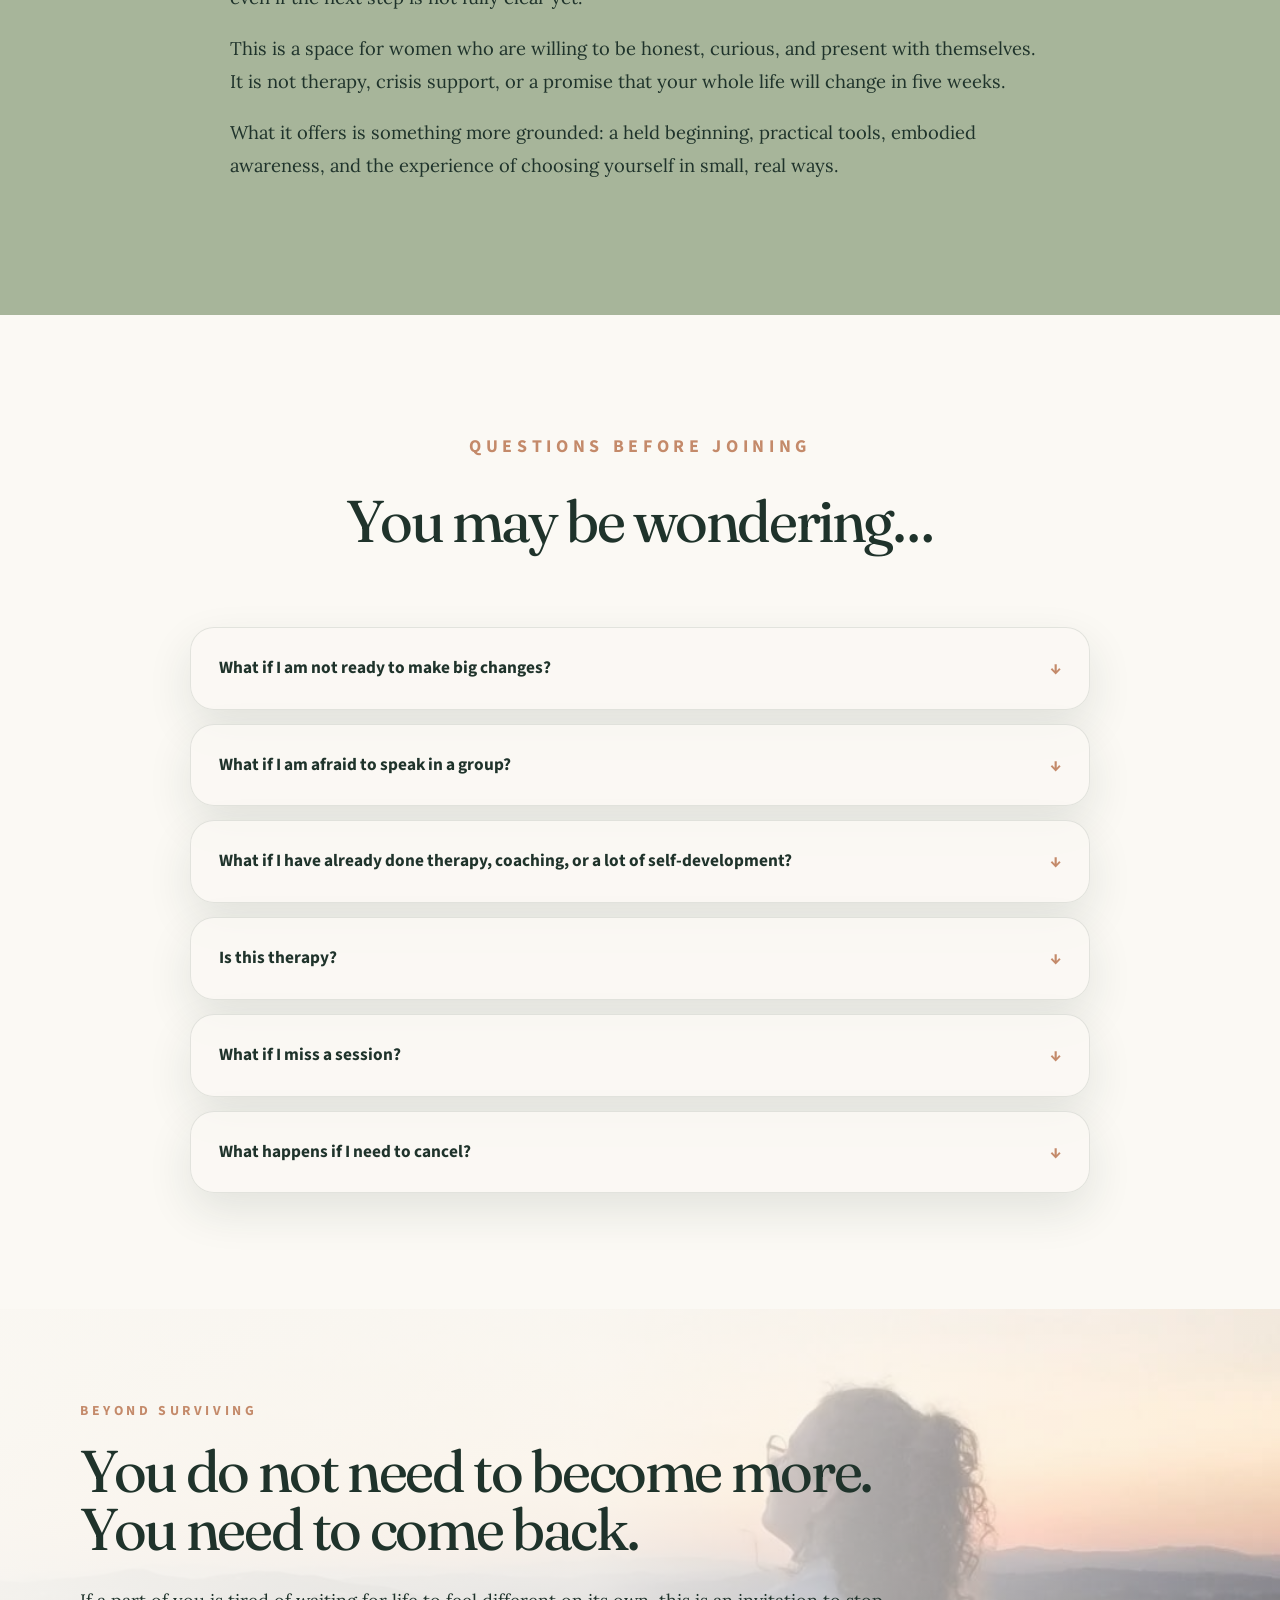
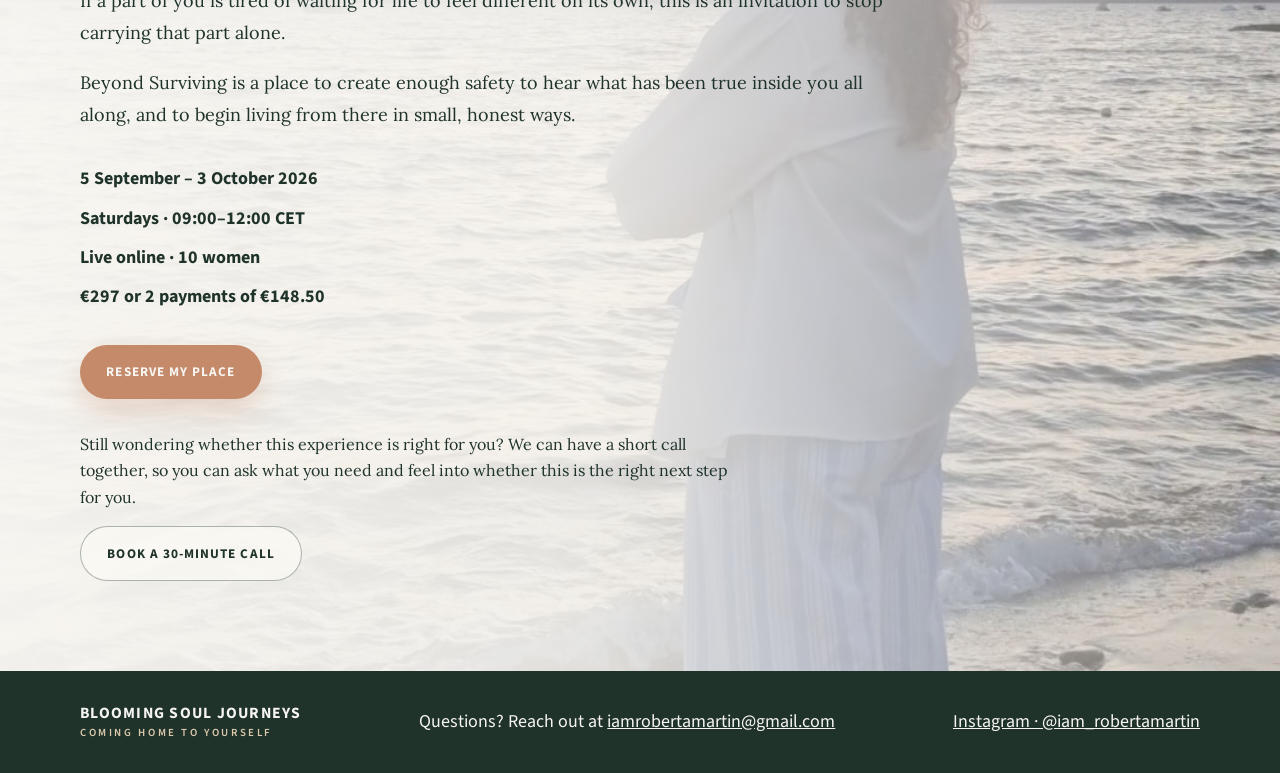
==== commit 24c42c2a: "Add files via upload" ====
--- a/beyond-surviving.html
+++ b/beyond-surviving.html
@@ -12,16 +12,27 @@
   <link rel="preconnect" href="https://fonts.googleapis.com">
   <link rel="preconnect" href="https://fonts.gstatic.com" crossorigin>
   <link href="https://fonts.googleapis.com/css2?family=Fraunces:opsz,wght,SOFT,WONK@9..144,300..700,30..100,0..1&family=Lora:ital,wght@0,400..700;1,400..700&family=Source+Sans+3:wght@400;500;600;700&display=swap" rel="stylesheet">
-  <link rel="stylesheet" href="beyond-surviving.css" />
+  <link rel="stylesheet" href="beyond-surviving.css?v=16" />
 </head>
 <body>
   <a class="skip-link" href="#main">Skip to content</a>
-  <header class="site-header" aria-label="Site header">
-    <a class="wordmark" href="index.html" aria-label="Blooming Soul Journeys home">
-      <span>Blooming Soul Journeys</span>
-      <small>Coming Home to Yourself</small>
+  <header class="site-header shared-header">
+    <a class="brand" href="index.html#top" aria-label="Blooming Soul Journeys home">
+      <img src="logo-transparent.png" alt="Blooming Soul Journeys">
     </a>
-    <a class="header-cta" href="https://c5d4e2c0.sibforms.com/v2/serve/[base64]">Reserve My Place</a>
+
+    <button class="menu-toggle" aria-label="Open menu" aria-expanded="false">
+      <span></span><span></span><span></span>
+    </button>
+
+    <nav class="site-nav" aria-label="Main navigation">
+      <a href="index.html#meet">Meet Roberta</a>
+      <a href="beyond-surviving.html" aria-current="page">Beyond Surviving</a>
+      <a href="index.html#journey">Your Journey</a>
+      <a href="index.html#leadership">Team Growth</a>
+      <a href="https://c5d4e2c0.sibforms.com/serve/[base64]" target="_blank" rel="noopener">Free Assessment</a>
+      <a href="index.html#contact">Contact</a>
+    </nav>
   </header>
 
   <main id="main">
@@ -348,6 +359,6 @@
     </div>
   </footer>
 
-  <script src="beyond-surviving.js"></script>
+  <script src="beyond-surviving.js?v=16"></script>
 </body>
 </html>
--- a/beyond-surviving.css
+++ b/beyond-surviving.css
@@ -1,510 +1,649 @@
-:root {
-  --warm-sand: #DCC9AE;
-  --linen: #EAE2D6;
-  --sage: #A7B59A;
-  --ocean-mist: #B7C9C7;
-  --deep-forest: #1F332B;
-  --warm-stone: #C8BBAA;
-  --soft-clay: #C48A6A;
-  --charcoal: #2B2B2B;
-  --soft-white: #F7F5F1;
-  --paper: #FBF9F4;
-  --shadow: 0 28px 70px rgba(31, 51, 43, .16);
-  --soft-shadow: 0 18px 45px rgba(31, 51, 43, .11);
-  --radius: 30px;
-}
-
-* { box-sizing: border-box; }
-html { scroll-behavior: smooth; }
-body {
-  margin: 0;
-  color: var(--deep-forest);
-  background: var(--paper);
-  font-family: "Lora", Georgia, serif;
-  font-size: 18px;
-  line-height: 1.78;
-}
-img { max-width: 100%; display: block; }
-a { color: inherit; }
-.skip-link {
-  position: absolute;
-  left: 1rem;
-  top: -4rem;
-  z-index: 100;
-  background: var(--deep-forest);
-  color: var(--soft-white);
-  padding: .65rem 1rem;
-  border-radius: 999px;
-}
-.skip-link:focus { top: 1rem; }
-.container { width: min(1120px, calc(100% - 40px)); margin-inline: auto; }
-.narrow { width: min(820px, calc(100% - 40px)); margin-inline: auto; }
-.section-pad { padding: clamp(70px, 9vw, 120px) 0; }
-.center { text-align: center; }
-
-.site-header {
-  position: absolute;
-  inset: 0 0 auto;
-  z-index: 20;
-  display: flex;
-  align-items: center;
-  justify-content: space-between;
-  gap: 1rem;
-  width: min(1180px, calc(100% - 40px));
-  margin: 0 auto;
-  padding: 34px 0;
-}
-.wordmark {
-  text-decoration: none;
-  text-transform: uppercase;
-  letter-spacing: .08em;
-  line-height: 1.1;
-  font-family: "Source Sans 3", sans-serif;
-  font-weight: 700;
-  font-size: .98rem;
-}
-.wordmark small {
-  display: block;
-  margin-top: .3rem;
-  color: var(--soft-clay);
-  font-size: .68rem;
-  letter-spacing: .24em;
-  font-weight: 600;
-}
-.header-cta {
-  font-family: "Source Sans 3", sans-serif;
-  text-decoration: none;
-  text-transform: uppercase;
-  letter-spacing: .08em;
-  font-size: .76rem;
-  font-weight: 700;
-  background: rgba(247,245,241,.75);
-  border: 1px solid rgba(31,51,43,.16);
-  padding: .7rem 1rem;
-  border-radius: 999px;
-  backdrop-filter: blur(12px);
-}
-
-.hero {
-  position: relative;
-  min-height: min(880px, 96vh);
-  display: grid;
-  align-items: center;
-  overflow: hidden;
-  background: var(--linen);
-}
-.hero-media,
-.hero-shade {
-  position: absolute;
-  inset: 0;
-}
-.hero-media {
-  background-image: url('hero-sunflowers.jpg');
-  background-size: cover;
-  background-position: center 46%;
-  transform: scale(1.02);
-}
-.hero-shade {
-  background:
-    linear-gradient(90deg, rgba(251,249,244,.96) 0%, rgba(251,249,244,.83) 34%, rgba(251,249,244,.35) 58%, rgba(251,249,244,.10) 100%),
-    linear-gradient(180deg, rgba(251,249,244,.35) 0%, rgba(251,249,244,0) 45%, rgba(251,249,244,.25) 100%);
-}
-.hero-content {
-  position: relative;
-  z-index: 2;
-  padding-top: clamp(130px, 15vh, 165px);
-  padding-bottom: 160px;
-  max-width: 1180px;
-}
-.eyebrow {
-  margin: 0 0 1.2rem;
-  color: var(--soft-clay);
-  font-family: "Source Sans 3", sans-serif;
-  font-size: .86rem;
-  font-weight: 700;
-  letter-spacing: .26em;
-  text-transform: uppercase;
-}
-h1, h2, h3 {
-  font-family: "Fraunces", Georgia, serif;
-  font-weight: 430;
-  line-height: .98;
-  letter-spacing: -.04em;
-  margin: 0;
-}
-h1 {
-  font-size: clamp(3rem, 7.2vw, 6.2rem);
-  max-width: 850px;
-  line-height: 1.02;
-}
-h2 { font-size: clamp(2.35rem, 4.6vw, 4.7rem); }
-h3 { font-size: clamp(1.55rem, 2.2vw, 2.1rem); }
-em { color: var(--soft-clay); font-style: italic; }
-p { margin: 0 0 1.15rem; }
-.hero-text {
-  max-width: 620px;
-  margin-top: 2rem;
-  font-size: clamp(1.12rem, 1.8vw, 1.45rem);
-  line-height: 1.55;
-}
-
-.offer-card-wrap { margin-top: -54px; position: relative; z-index: 4; }
-.offer-card {
-  background: rgba(251,249,244,.93);
-  border: 1px solid rgba(31,51,43,.11);
-  border-radius: var(--radius);
-  box-shadow: var(--shadow);
-  padding: clamp(20px, 3vw, 34px);
-  display: grid;
-  grid-template-columns: repeat(4, 1fr);
-  gap: 18px;
-  align-items: center;
-  backdrop-filter: blur(14px);
-}
-.offer-item {
-  display: flex;
-  align-items: center;
-  gap: 12px;
-  min-height: 80px;
-  padding-right: 18px;
-  border-right: 1px solid rgba(31,51,43,.18);
-  font-family: "Source Sans 3", sans-serif;
-  line-height: 1.2;
-}
-.offer-item span { color: var(--sage); font-size: 2rem; line-height: 1; }
-.offer-item p { margin: 0; }
-.offer-item.price { border-right: 0; }
-.offer-item.price strong { font-family: "Fraunces", Georgia, serif; font-size: 2.15rem; font-weight: 430; }
-.button {
-  display: inline-flex;
-  align-items: center;
-  justify-content: center;
-  text-decoration: none;
-  border-radius: 999px;
-  min-height: 54px;
-  padding: .9rem 1.65rem;
-  font-family: "Source Sans 3", sans-serif;
-  font-weight: 700;
-  letter-spacing: .08em;
-  text-transform: uppercase;
-  font-size: .83rem;
-  transition: transform .18s ease, box-shadow .18s ease, background .18s ease;
-}
-.button:hover { transform: translateY(-2px); }
-.primary {
-  background: var(--soft-clay);
-  color: var(--soft-white);
-  box-shadow: 0 14px 30px rgba(196,138,106,.28);
-}
-.secondary, .ghost {
-  color: var(--soft-clay);
-  border: 1px solid var(--soft-clay);
-  background: transparent;
-}
-.ghost { color: var(--deep-forest); border-color: rgba(31,51,43,.35); background: rgba(251,249,244,.7); }
-.offer-card .button { grid-column: 2 / 4; justify-self: center; margin-top: 8px; min-width: min(330px, 100%); }
-.below-card { text-align: center; margin: 1.5rem 0 0; font-size: 1.08rem; }
-
-.intro { padding: clamp(55px, 7vw, 90px) 0; font-size: clamp(1.15rem, 2vw, 1.42rem); line-height: 1.75; }
-.sage-block { background: var(--sage); }
-.linen-block { background: var(--linen); }
-.three-columns, .three-cards, .testimonial-grid {
-  display: grid;
-  grid-template-columns: repeat(3, 1fr);
-  gap: clamp(22px, 3vw, 36px);
-}
-.three-columns { margin-top: 42px; }
-.three-columns article {
-  display: grid;
-  grid-template-columns: 70px 1fr;
-  gap: 22px;
-  align-items: start;
-}
-.line-icon {
-  width: 68px;
-  height: 68px;
-  display: inline-flex;
-  align-items: center;
-  justify-content: center;
-  color: var(--deep-forest);
-  opacity: .82;
-}
-.line-icon svg {
-  width: 100%;
-  height: 100%;
-  fill: none;
-  stroke: currentColor;
-  stroke-width: 3.2;
-  stroke-linecap: round;
-  stroke-linejoin: round;
-}
-
-.split {
-  display: grid;
-  grid-template-columns: minmax(0, 1fr) minmax(320px, .78fr);
-  gap: clamp(40px, 6vw, 84px);
-  align-items: center;
-}
-.split.reverse { grid-template-columns: minmax(320px, .82fr) minmax(0, 1fr); }
-.split-copy h2 { margin-bottom: 1.1rem; }
-.pull-quote { margin: 0 0 2.2rem; font-size: clamp(1.65rem, 3vw, 2.55rem); line-height: 1.22; }
-.split-copy p { max-width: 690px; }
-.image-card, .image-frame {
-  margin: 0;
-  border-radius: var(--radius);
-  overflow: hidden;
-  box-shadow: var(--soft-shadow);
-  background: var(--linen);
-}
-.image-card img { width: 100%; height: 680px; object-fit: cover; object-position: center; }
-.portrait-card { align-self: stretch; }
-.portrait-card img { height: 100%; min-height: 620px; }
-
-.section-heading { margin-bottom: clamp(54px, 6vw, 78px); }
-.section-heading h2 { margin-bottom: clamp(24px, 3vw, 38px); }
-.section-heading .eyebrow { margin-bottom: clamp(18px, 2.4vw, 30px); }
-.section-heading p { font-size: 1.12rem; margin-top: 0; }
-.cards { margin-top: 46px; }
-.card, .week-card, blockquote, .investment-card, details {
-  background: rgba(251,249,244,.86);
-  border: 1px solid rgba(31,51,43,.11);
-  border-radius: 24px;
-  padding: clamp(24px, 3vw, 34px);
-  box-shadow: var(--soft-shadow);
-}
-.card h3, .week-card h3 { margin-bottom: 1rem; }
-.card p, .week-card p { margin-bottom: 0; }
-
-.image-break {
-  position: relative;
-  min-height: 570px;
-  display: grid;
-  align-items: center;
-  overflow: hidden;
-}
-.image-break img {
-  position: absolute;
-  inset: 0;
-  width: 100%;
-  height: 100%;
-  object-fit: cover;
-  object-position: center;
-}
-.image-break::after {
-  content: "";
-  position: absolute;
-  inset: 0;
-  background: rgba(31,51,43,.34);
-}
-.image-break-text {
-  position: relative;
-  z-index: 2;
-  width: min(820px, calc(100% - 40px));
-  margin: 0 auto;
-  color: var(--soft-white);
-  text-align: center;
-  font-size: clamp(1.45rem, 2.65vw, 2.35rem);
-  line-height: 1.25;
-  text-shadow: 0 2px 18px rgba(0,0,0,.24);
-}
-.image-break-text p { margin: 0; }
-
-.weeks {
-  display: grid;
-  grid-template-columns: repeat(6, 1fr);
-  gap: 18px;
-  margin-top: 42px;
-}
-.week-card { box-shadow: none; }
-.week-card:nth-child(1), .week-card:nth-child(2), .week-card:nth-child(3) { grid-column: span 2; }
-.week-card:nth-child(4), .week-card:nth-child(5) { grid-column: span 3; }
-.week-number {
-  font-family: "Source Sans 3", sans-serif;
-  color: var(--soft-clay);
-  font-weight: 700;
-  text-transform: uppercase;
-  letter-spacing: .18em;
-  font-size: .77rem;
-  margin-bottom: .9rem;
-}
-.shift {
-  font-style: italic;
-  color: var(--soft-clay);
-  font-weight: 700;
-  margin: .9rem 0 1.2rem;
-}
-.included-split { align-items: start; }
-.included-list { list-style: none; padding: 0; margin: 1.8rem 0 0; }
-.included-list li {
-  position: relative;
-  padding-left: 2rem;
-  margin-bottom: 1rem;
-}
-.included-list li::before {
-  content: "✓";
-  position: absolute;
-  left: 0;
-  color: var(--soft-clay);
-  font-family: "Source Sans 3", sans-serif;
-  font-weight: 700;
-}
-.investment-card { position: sticky; top: 24px; }
-.big-price {
-  font-family: "Fraunces", Georgia, serif;
-  font-size: clamp(4rem, 7vw, 6.5rem);
-  line-height: 1;
-  margin: 1rem 0;
-}
-.small-note { font-size: .93rem; font-family: "Source Sans 3", sans-serif; opacity: .82; margin-top: 1rem; }
-.image-frame img { width: 100%; height: 620px; object-fit: cover; object-position: center; }
-
-.testimonial-grid blockquote { margin: 0; }
-blockquote p { font-size: 1rem; line-height: 1.65; }
-cite { font-family: "Source Sans 3", sans-serif; font-style: normal; font-weight: 700; color: var(--soft-clay); }
-.fit p { font-size: 1.15rem; }
-.accordion { width: min(900px, 100%); margin: 0 auto; display: grid; gap: 14px; }
-details { padding: 0; overflow: hidden; }
-summary {
-  cursor: pointer;
-  list-style: none;
-  padding: 24px 28px;
-  font-family: "Source Sans 3", sans-serif;
-  font-weight: 700;
-  font-size: 1.08rem;
-  display: flex;
-  align-items: center;
-  justify-content: space-between;
-  gap: 1rem;
-}
-summary::after {
-  content: "↓";
-  color: var(--soft-clay);
-  font-size: 1.15rem;
-  transition: transform .18s ease;
-}
-details[open] summary::after { transform: rotate(180deg); }
-summary::-webkit-details-marker { display: none; }
-details p { padding: 0 28px 24px; margin: 0; }
-
-.final-cta {
-  position: relative;
-  min-height: 900px;
-  display: grid;
-  align-items: center;
-  overflow: hidden;
-  padding: 90px 0;
-}
-.final-cta > img {
-  position: absolute;
-  inset: 0;
-  width: 100%;
-  height: 100%;
-  object-fit: cover;
-  object-position: center;
-}
-.final-cta::after {
-  content: "";
-  position: absolute;
-  inset: 0;
-  background: linear-gradient(90deg, rgba(251,249,244,.96) 0%, rgba(251,249,244,.88) 46%, rgba(251,249,244,.35) 100%);
-}
-.final-panel {
-  position: relative;
-  z-index: 2;
-  margin-left: max(20px, calc((100vw - 1120px)/2));
-  margin-right: auto;
-}
-.final-panel h2 { margin-bottom: 1.7rem; }
-.final-details {
-  display: grid;
-  gap: .45rem;
-  margin: 2rem 0;
-  font-family: "Source Sans 3", sans-serif;
-  font-weight: 700;
-}
-.cta-row { display: flex; flex-wrap: wrap; gap: 14px; }
-.site-footer {
-  background: var(--deep-forest);
-  color: var(--soft-white);
-  padding: 34px 0;
-  font-family: "Source Sans 3", sans-serif;
-}
-.footer-grid {
-  display: flex;
-  align-items: center;
-  justify-content: space-between;
-  gap: 1.5rem;
-  flex-wrap: wrap;
-}
-.site-footer p { margin: 0; }
-.site-footer .wordmark small { color: var(--warm-sand); }
-
-@media (max-width: 900px) {
-  body { font-size: 16px; line-height: 1.72; }
-  .site-header { position: absolute; padding-top: 18px; }
-  .header-cta { display: none; }
-  .hero { min-height: 790px; align-items: end; }
-  .hero-content { padding: 120px 0 150px; }
-  .hero-shade {
-    background:
-      linear-gradient(180deg, rgba(251,249,244,.92) 0%, rgba(251,249,244,.82) 42%, rgba(251,249,244,.38) 75%, rgba(251,249,244,.2) 100%),
-      linear-gradient(90deg, rgba(251,249,244,.95) 0%, rgba(251,249,244,.32) 100%);
-  }
-  h1 { font-size: clamp(2.75rem, 13vw, 4.8rem); max-width: 94vw; }
-  .hero-text { max-width: 90%; }
-  .offer-card-wrap { margin-top: -84px; }
-  .offer-card { grid-template-columns: 1fr; }
-  .offer-item { border-right: 0; border-bottom: 1px solid rgba(31,51,43,.12); padding: 0 0 14px; min-height: auto; }
-  .offer-item.price { border-bottom: 0; }
-  .offer-card .button { grid-column: auto; width: 100%; }
-  .three-columns, .three-cards, .testimonial-grid, .split, .split.reverse { grid-template-columns: 1fr; }
-  .three-columns article { grid-template-columns: 52px 1fr; }
-  .line-icon { width: 50px; height: 50px; }
-  .image-card img, .portrait-card img, .image-frame img { height: auto; max-height: none; }
-  .image-break { min-height: 520px; }
-  .image-break.mountains img { object-position: center; }
-  .weeks { grid-template-columns: 1fr; }
-  .week-card:nth-child(n) { grid-column: auto; }
-  .investment-card { position: static; }
-  .final-cta { min-height: 760px; align-items: end; }
-  .final-cta::after { background: linear-gradient(180deg, rgba(251,249,244,.86) 0%, rgba(251,249,244,.96) 62%, rgba(251,249,244,.98) 100%); }
-  .final-panel { margin-inline: auto; }
-}
-
-@media (max-width: 520px) {
-  .container, .narrow { width: min(100% - 30px, 1120px); }
-  .wordmark span { font-size: .82rem; }
-  .wordmark small { font-size: .56rem; }
-  .eyebrow { font-size: .72rem; letter-spacing: .2em; }
-  h2 { font-size: clamp(2.1rem, 12vw, 3.2rem); }
-  .section-pad { padding: 64px 0; }
-  .hero-media { background-position: 57% center; }
-  .hero-content { padding-bottom: 135px; }
-  .offer-card { border-radius: 22px; }
-  .card, .week-card, blockquote, .investment-card, details { border-radius: 20px; }
-  .button { width: 100%; text-align: center; }
-  .cta-row { width: 100%; }
-  .image-break-text { font-size: 1.45rem; }
-}
-
-.linen-block .narrow > .eyebrow + h2,
-.fit .narrow > h2 {
-  margin-bottom: clamp(28px, 3.5vw, 44px);
-}
-
-.call-option {
-  margin-top: 2rem;
-  max-width: 660px;
-}
-.call-option p {
-  font-size: 1rem;
-  line-height: 1.65;
-  margin-bottom: 1rem;
-}
-
-@media (max-width: 900px) {
-  .section-heading { margin-bottom: 46px; }
-  .section-heading h2 { margin-bottom: 24px; }
-  .fit .narrow > h2 { margin-bottom: 28px; }
-  .pull-quote { font-size: clamp(1.45rem, 8vw, 2.2rem); margin-bottom: 1.8rem; }
-}+:root {
+  --warm-sand: #DCC9AE;
+  --linen: #EAE2D6;
+  --sage: #A7B59A;
+  --ocean-mist: #B7C9C7;
+  --deep-forest: #1F332B;
+  --warm-stone: #C8BBAA;
+  --soft-clay: #C48A6A;
+  --charcoal: #2B2B2B;
+  --soft-white: #F7F5F1;
+  --paper: #FBF9F4;
+  --shadow: 0 28px 70px rgba(31, 51, 43, .16);
+  --soft-shadow: 0 18px 45px rgba(31, 51, 43, .11);
+  --radius: 30px;
+}
+
+* { box-sizing: border-box; }
+html { scroll-behavior: smooth; }
+body {
+  margin: 0;
+  color: var(--deep-forest);
+  background: var(--paper);
+  font-family: "Lora", Georgia, serif;
+  font-size: 18px;
+  line-height: 1.78;
+}
+img { max-width: 100%; display: block; }
+a { color: inherit; }
+.skip-link {
+  position: absolute;
+  left: 1rem;
+  top: -4rem;
+  z-index: 100;
+  background: var(--deep-forest);
+  color: var(--soft-white);
+  padding: .65rem 1rem;
+  border-radius: 999px;
+}
+.skip-link:focus { top: 1rem; }
+.container { width: min(1120px, calc(100% - 40px)); margin-inline: auto; }
+.narrow { width: min(820px, calc(100% - 40px)); margin-inline: auto; }
+.section-pad { padding: clamp(70px, 9vw, 120px) 0; }
+.center { text-align: center; }
+
+.site-header {
+  position: absolute;
+  inset: 0 0 auto;
+  z-index: 20;
+  display: flex;
+  align-items: center;
+  justify-content: space-between;
+  gap: 1rem;
+  width: min(1180px, calc(100% - 40px));
+  margin: 0 auto;
+  padding: 34px 0;
+}
+.wordmark {
+  text-decoration: none;
+  text-transform: uppercase;
+  letter-spacing: .08em;
+  line-height: 1.1;
+  font-family: "Source Sans 3", sans-serif;
+  font-weight: 700;
+  font-size: .98rem;
+}
+.wordmark small {
+  display: block;
+  margin-top: .3rem;
+  color: var(--soft-clay);
+  font-size: .68rem;
+  letter-spacing: .24em;
+  font-weight: 600;
+}
+.header-cta {
+  font-family: "Source Sans 3", sans-serif;
+  text-decoration: none;
+  text-transform: uppercase;
+  letter-spacing: .08em;
+  font-size: .76rem;
+  font-weight: 700;
+  background: rgba(247,245,241,.75);
+  border: 1px solid rgba(31,51,43,.16);
+  padding: .7rem 1rem;
+  border-radius: 999px;
+  backdrop-filter: blur(12px);
+}
+
+.hero {
+  position: relative;
+  min-height: min(880px, 96vh);
+  display: grid;
+  align-items: center;
+  overflow: hidden;
+  background: var(--linen);
+}
+.hero-media,
+.hero-shade {
+  position: absolute;
+  inset: 0;
+}
+.hero-media {
+  background-image: url('hero-sunflowers.jpg');
+  background-size: cover;
+  background-position: center 46%;
+  transform: scale(1.02);
+}
+.hero-shade {
+  background:
+    linear-gradient(90deg, rgba(251,249,244,.96) 0%, rgba(251,249,244,.83) 34%, rgba(251,249,244,.35) 58%, rgba(251,249,244,.10) 100%),
+    linear-gradient(180deg, rgba(251,249,244,.35) 0%, rgba(251,249,244,0) 45%, rgba(251,249,244,.25) 100%);
+}
+.hero-content {
+  position: relative;
+  z-index: 2;
+  padding-top: clamp(130px, 15vh, 165px);
+  padding-bottom: 160px;
+  max-width: 1180px;
+}
+.eyebrow {
+  margin: 0 0 1.2rem;
+  color: var(--soft-clay);
+  font-family: "Source Sans 3", sans-serif;
+  font-size: .86rem;
+  font-weight: 700;
+  letter-spacing: .26em;
+  text-transform: uppercase;
+}
+h1, h2, h3 {
+  font-family: "Fraunces", Georgia, serif;
+  font-weight: 430;
+  line-height: .98;
+  letter-spacing: -.04em;
+  margin: 0;
+}
+h1 {
+  font-size: clamp(3rem, 7.2vw, 6.2rem);
+  max-width: 850px;
+  line-height: 1.02;
+}
+h2 { font-size: clamp(2.35rem, 4.6vw, 4.7rem); }
+h3 { font-size: clamp(1.55rem, 2.2vw, 2.1rem); }
+em { color: var(--soft-clay); font-style: italic; }
+p { margin: 0 0 1.15rem; }
+.hero-text {
+  max-width: 620px;
+  margin-top: 2rem;
+  font-size: clamp(1.12rem, 1.8vw, 1.45rem);
+  line-height: 1.55;
+}
+
+.offer-card-wrap { margin-top: -54px; position: relative; z-index: 4; }
+.offer-card {
+  background: rgba(251,249,244,.93);
+  border: 1px solid rgba(31,51,43,.11);
+  border-radius: var(--radius);
+  box-shadow: var(--shadow);
+  padding: clamp(20px, 3vw, 34px);
+  display: grid;
+  grid-template-columns: repeat(4, 1fr);
+  gap: 18px;
+  align-items: center;
+  backdrop-filter: blur(14px);
+}
+.offer-item {
+  display: flex;
+  align-items: center;
+  gap: 12px;
+  min-height: 80px;
+  padding-right: 18px;
+  border-right: 1px solid rgba(31,51,43,.18);
+  font-family: "Source Sans 3", sans-serif;
+  line-height: 1.2;
+}
+.offer-item span { color: var(--sage); font-size: 2rem; line-height: 1; }
+.offer-item p { margin: 0; }
+.offer-item.price { border-right: 0; }
+.offer-item.price strong { font-family: "Fraunces", Georgia, serif; font-size: 2.15rem; font-weight: 430; }
+.button {
+  display: inline-flex;
+  align-items: center;
+  justify-content: center;
+  text-decoration: none;
+  border-radius: 999px;
+  min-height: 54px;
+  padding: .9rem 1.65rem;
+  font-family: "Source Sans 3", sans-serif;
+  font-weight: 700;
+  letter-spacing: .08em;
+  text-transform: uppercase;
+  font-size: .83rem;
+  transition: transform .18s ease, box-shadow .18s ease, background .18s ease;
+}
+.button:hover { transform: translateY(-2px); }
+.primary {
+  background: var(--soft-clay);
+  color: var(--soft-white);
+  box-shadow: 0 14px 30px rgba(196,138,106,.28);
+}
+.secondary, .ghost {
+  color: var(--soft-clay);
+  border: 1px solid var(--soft-clay);
+  background: transparent;
+}
+.ghost { color: var(--deep-forest); border-color: rgba(31,51,43,.35); background: rgba(251,249,244,.7); }
+.offer-card .button { grid-column: 2 / 4; justify-self: center; margin-top: 8px; min-width: min(330px, 100%); }
+.below-card { text-align: center; margin: 1.5rem 0 0; font-size: 1.08rem; }
+
+.intro { padding: clamp(55px, 7vw, 90px) 0; font-size: clamp(1.15rem, 2vw, 1.42rem); line-height: 1.75; }
+.sage-block { background: var(--sage); }
+.linen-block { background: var(--linen); }
+.three-columns, .three-cards, .testimonial-grid {
+  display: grid;
+  grid-template-columns: repeat(3, 1fr);
+  gap: clamp(22px, 3vw, 36px);
+}
+.three-columns { margin-top: 42px; }
+.three-columns article {
+  display: grid;
+  grid-template-columns: 70px 1fr;
+  gap: 22px;
+  align-items: start;
+}
+.line-icon {
+  width: 68px;
+  height: 68px;
+  display: inline-flex;
+  align-items: center;
+  justify-content: center;
+  color: var(--deep-forest);
+  opacity: .82;
+}
+.line-icon svg {
+  width: 100%;
+  height: 100%;
+  fill: none;
+  stroke: currentColor;
+  stroke-width: 3.2;
+  stroke-linecap: round;
+  stroke-linejoin: round;
+}
+
+.split {
+  display: grid;
+  grid-template-columns: minmax(0, 1fr) minmax(320px, .78fr);
+  gap: clamp(40px, 6vw, 84px);
+  align-items: center;
+}
+.split.reverse { grid-template-columns: minmax(320px, .82fr) minmax(0, 1fr); }
+.split-copy h2 { margin-bottom: 1.1rem; }
+.pull-quote { margin: 0 0 2.2rem; font-size: clamp(1.65rem, 3vw, 2.55rem); line-height: 1.22; }
+.split-copy p { max-width: 690px; }
+.image-card, .image-frame {
+  margin: 0;
+  border-radius: var(--radius);
+  overflow: hidden;
+  box-shadow: var(--soft-shadow);
+  background: var(--linen);
+}
+.image-card img { width: 100%; height: 680px; object-fit: cover; object-position: center; }
+.portrait-card { align-self: stretch; }
+.portrait-card img { height: 100%; min-height: 620px; }
+
+.section-heading { margin-bottom: clamp(54px, 6vw, 78px); }
+.section-heading h2 { margin-bottom: clamp(24px, 3vw, 38px); }
+.section-heading .eyebrow { margin-bottom: clamp(18px, 2.4vw, 30px); }
+.section-heading p { font-size: 1.12rem; margin-top: 0; }
+.cards { margin-top: 46px; }
+.card, .week-card, blockquote, .investment-card, details {
+  background: rgba(251,249,244,.86);
+  border: 1px solid rgba(31,51,43,.11);
+  border-radius: 24px;
+  padding: clamp(24px, 3vw, 34px);
+  box-shadow: var(--soft-shadow);
+}
+.card h3, .week-card h3 { margin-bottom: 1rem; }
+.card p, .week-card p { margin-bottom: 0; }
+
+.image-break {
+  position: relative;
+  min-height: 570px;
+  display: grid;
+  align-items: center;
+  overflow: hidden;
+}
+.image-break img {
+  position: absolute;
+  inset: 0;
+  width: 100%;
+  height: 100%;
+  object-fit: cover;
+  object-position: center;
+}
+.image-break::after {
+  content: "";
+  position: absolute;
+  inset: 0;
+  background: rgba(31,51,43,.34);
+}
+.image-break-text {
+  position: relative;
+  z-index: 2;
+  width: min(820px, calc(100% - 40px));
+  margin: 0 auto;
+  color: var(--soft-white);
+  text-align: center;
+  font-size: clamp(1.45rem, 2.65vw, 2.35rem);
+  line-height: 1.25;
+  text-shadow: 0 2px 18px rgba(0,0,0,.24);
+}
+.image-break-text p { margin: 0; }
+
+.weeks {
+  display: grid;
+  grid-template-columns: repeat(6, 1fr);
+  gap: 18px;
+  margin-top: 42px;
+}
+.week-card { box-shadow: none; }
+.week-card:nth-child(1), .week-card:nth-child(2), .week-card:nth-child(3) { grid-column: span 2; }
+.week-card:nth-child(4), .week-card:nth-child(5) { grid-column: span 3; }
+.week-number {
+  font-family: "Source Sans 3", sans-serif;
+  color: var(--soft-clay);
+  font-weight: 700;
+  text-transform: uppercase;
+  letter-spacing: .18em;
+  font-size: .77rem;
+  margin-bottom: .9rem;
+}
+.shift {
+  font-style: italic;
+  color: var(--soft-clay);
+  font-weight: 700;
+  margin: .9rem 0 1.2rem;
+}
+.included-split { align-items: start; }
+.included-list { list-style: none; padding: 0; margin: 1.8rem 0 0; }
+.included-list li {
+  position: relative;
+  padding-left: 2rem;
+  margin-bottom: 1rem;
+}
+.included-list li::before {
+  content: "✓";
+  position: absolute;
+  left: 0;
+  color: var(--soft-clay);
+  font-family: "Source Sans 3", sans-serif;
+  font-weight: 700;
+}
+.investment-card { position: sticky; top: 24px; }
+.big-price {
+  font-family: "Fraunces", Georgia, serif;
+  font-size: clamp(4rem, 7vw, 6.5rem);
+  line-height: 1;
+  margin: 1rem 0;
+}
+.small-note { font-size: .93rem; font-family: "Source Sans 3", sans-serif; opacity: .82; margin-top: 1rem; }
+.image-frame img { width: 100%; height: 620px; object-fit: cover; object-position: center; }
+
+.testimonial-grid blockquote { margin: 0; }
+blockquote p { font-size: 1rem; line-height: 1.65; }
+cite { font-family: "Source Sans 3", sans-serif; font-style: normal; font-weight: 700; color: var(--soft-clay); }
+.fit p { font-size: 1.15rem; }
+.accordion { width: min(900px, 100%); margin: 0 auto; display: grid; gap: 14px; }
+details { padding: 0; overflow: hidden; }
+summary {
+  cursor: pointer;
+  list-style: none;
+  padding: 24px 28px;
+  font-family: "Source Sans 3", sans-serif;
+  font-weight: 700;
+  font-size: 1.08rem;
+  display: flex;
+  align-items: center;
+  justify-content: space-between;
+  gap: 1rem;
+}
+summary::after {
+  content: "↓";
+  color: var(--soft-clay);
+  font-size: 1.15rem;
+  transition: transform .18s ease;
+}
+details[open] summary::after { transform: rotate(180deg); }
+summary::-webkit-details-marker { display: none; }
+details p { padding: 0 28px 24px; margin: 0; }
+
+.final-cta {
+  position: relative;
+  min-height: 900px;
+  display: grid;
+  align-items: center;
+  overflow: hidden;
+  padding: 90px 0;
+}
+.final-cta > img {
+  position: absolute;
+  inset: 0;
+  width: 100%;
+  height: 100%;
+  object-fit: cover;
+  object-position: center;
+}
+.final-cta::after {
+  content: "";
+  position: absolute;
+  inset: 0;
+  background: linear-gradient(90deg, rgba(251,249,244,.96) 0%, rgba(251,249,244,.88) 46%, rgba(251,249,244,.35) 100%);
+}
+.final-panel {
+  position: relative;
+  z-index: 2;
+  margin-left: max(20px, calc((100vw - 1120px)/2));
+  margin-right: auto;
+}
+.final-panel h2 { margin-bottom: 1.7rem; }
+.final-details {
+  display: grid;
+  gap: .45rem;
+  margin: 2rem 0;
+  font-family: "Source Sans 3", sans-serif;
+  font-weight: 700;
+}
+.cta-row { display: flex; flex-wrap: wrap; gap: 14px; }
+.site-footer {
+  background: var(--deep-forest);
+  color: var(--soft-white);
+  padding: 34px 0;
+  font-family: "Source Sans 3", sans-serif;
+}
+.footer-grid {
+  display: flex;
+  align-items: center;
+  justify-content: space-between;
+  gap: 1.5rem;
+  flex-wrap: wrap;
+}
+.site-footer p { margin: 0; }
+.site-footer .wordmark small { color: var(--warm-sand); }
+
+@media (max-width: 900px) {
+  body { font-size: 16px; line-height: 1.72; }
+  .site-header { position: absolute; padding-top: 18px; }
+  .header-cta { display: none; }
+  .hero { min-height: 790px; align-items: end; }
+  .hero-content { padding: 120px 0 150px; }
+  .hero-shade {
+    background:
+      linear-gradient(180deg, rgba(251,249,244,.92) 0%, rgba(251,249,244,.82) 42%, rgba(251,249,244,.38) 75%, rgba(251,249,244,.2) 100%),
+      linear-gradient(90deg, rgba(251,249,244,.95) 0%, rgba(251,249,244,.32) 100%);
+  }
+  h1 { font-size: clamp(2.75rem, 13vw, 4.8rem); max-width: 94vw; }
+  .hero-text { max-width: 90%; }
+  .offer-card-wrap { margin-top: -84px; }
+  .offer-card { grid-template-columns: 1fr; }
+  .offer-item { border-right: 0; border-bottom: 1px solid rgba(31,51,43,.12); padding: 0 0 14px; min-height: auto; }
+  .offer-item.price { border-bottom: 0; }
+  .offer-card .button { grid-column: auto; width: 100%; }
+  .three-columns, .three-cards, .testimonial-grid, .split, .split.reverse { grid-template-columns: 1fr; }
+  .three-columns article { grid-template-columns: 52px 1fr; }
+  .line-icon { width: 50px; height: 50px; }
+  .image-card img, .portrait-card img, .image-frame img { height: auto; max-height: none; }
+  .image-break { min-height: 520px; }
+  .image-break.mountains img { object-position: center; }
+  .weeks { grid-template-columns: 1fr; }
+  .week-card:nth-child(n) { grid-column: auto; }
+  .investment-card { position: static; }
+  .final-cta { min-height: 760px; align-items: end; }
+  .final-cta::after { background: linear-gradient(180deg, rgba(251,249,244,.86) 0%, rgba(251,249,244,.96) 62%, rgba(251,249,244,.98) 100%); }
+  .final-panel { margin-inline: auto; }
+}
+
+@media (max-width: 520px) {
+  .container, .narrow { width: min(100% - 30px, 1120px); }
+  .wordmark span { font-size: .82rem; }
+  .wordmark small { font-size: .56rem; }
+  .eyebrow { font-size: .72rem; letter-spacing: .2em; }
+  h2 { font-size: clamp(2.1rem, 12vw, 3.2rem); }
+  .section-pad { padding: 64px 0; }
+  .hero-media { background-position: 57% center; }
+  .hero-content { padding-bottom: 135px; }
+  .offer-card { border-radius: 22px; }
+  .card, .week-card, blockquote, .investment-card, details { border-radius: 20px; }
+  .button { width: 100%; text-align: center; }
+  .cta-row { width: 100%; }
+  .image-break-text { font-size: 1.45rem; }
+}
+
+.linen-block .narrow > .eyebrow + h2,
+.fit .narrow > h2 {
+  margin-bottom: clamp(28px, 3.5vw, 44px);
+}
+
+.call-option {
+  margin-top: 2rem;
+  max-width: 660px;
+}
+.call-option p {
+  font-size: 1rem;
+  line-height: 1.65;
+  margin-bottom: 1rem;
+}
+
+@media (max-width: 900px) {
+  .section-heading { margin-bottom: 46px; }
+  .section-heading h2 { margin-bottom: 24px; }
+  .fit .narrow > h2 { margin-bottom: 28px; }
+  .pull-quote { font-size: clamp(1.45rem, 8vw, 2.2rem); margin-bottom: 1.8rem; }
+}
+
+/* =========================================================
+   V16 — Shared main-site navigation on Beyond Surviving
+   ========================================================= */
+
+.shared-header{
+  position:fixed;
+  top:0;
+  left:0;
+  right:0;
+  z-index:1000;
+  width:100%;
+  max-width:none;
+  margin:0;
+  padding:14px clamp(20px,3vw,46px);
+  display:flex;
+  align-items:center;
+  justify-content:space-between;
+  gap:1.5rem;
+  background:rgba(247,245,241,.92);
+  border-bottom:1px solid rgba(31,51,43,.12);
+  backdrop-filter:blur(16px);
+  -webkit-backdrop-filter:blur(16px);
+  box-shadow:0 8px 30px rgba(31,51,43,.06);
+}
+
+.shared-header .brand{
+  display:flex;
+  align-items:center;
+  flex-shrink:0;
+}
+
+.shared-header .brand img{
+  width:clamp(220px,15vw,300px);
+  max-height:66px;
+  object-fit:contain;
+  object-position:left center;
+}
+
+.shared-header .site-nav{
+  display:flex;
+  align-items:center;
+  justify-content:flex-end;
+  gap:clamp(14px,1.6vw,24px);
+}
+
+.shared-header .site-nav a{
+  color:var(--deep-forest);
+  text-decoration:none;
+  text-transform:uppercase;
+  letter-spacing:.07em;
+  font-family:"Source Sans 3",sans-serif;
+  font-size:.73rem;
+  font-weight:700;
+  white-space:nowrap;
+}
+
+.shared-header .site-nav a:hover,
+.shared-header .site-nav a[aria-current="page"]{
+  color:var(--soft-clay);
+}
+
+.shared-header .menu-toggle{
+  display:none;
+  width:42px;
+  height:42px;
+  padding:9px;
+  border:0;
+  background:transparent;
+  cursor:pointer;
+}
+
+.shared-header .menu-toggle span{
+  display:block;
+  height:2px;
+  margin:5px 0;
+  background:var(--deep-forest);
+}
+
+.hero{
+  padding-top:86px;
+}
+
+@media(max-width:1050px){
+  .shared-header{
+    padding:12px 18px;
+  }
+
+  .shared-header .brand img{
+    width:210px;
+    max-height:58px;
+  }
+
+  .shared-header .menu-toggle{
+    display:block;
+    position:relative;
+    z-index:1002;
+  }
+
+  .shared-header .site-nav{
+    position:fixed;
+    top:0;
+    right:0;
+    width:min(360px,88vw);
+    height:100vh;
+    padding:100px 28px 40px;
+    flex-direction:column;
+    align-items:flex-start;
+    justify-content:flex-start;
+    gap:1.35rem;
+    background:rgba(247,245,241,.98);
+    box-shadow:-14px 0 36px rgba(31,51,43,.13);
+    transform:translateX(105%);
+    transition:transform .25s ease;
+  }
+
+  .shared-header .site-nav.open{
+    transform:translateX(0);
+  }
+
+  .shared-header .site-nav a{
+    font-size:.88rem;
+  }
+}
+
+@media(max-width:650px){
+  .shared-header{
+    min-height:64px;
+  }
+
+  .shared-header .brand img{
+    width:190px;
+    max-height:52px;
+  }
+
+  .hero{
+    padding-top:64px;
+  }
+}
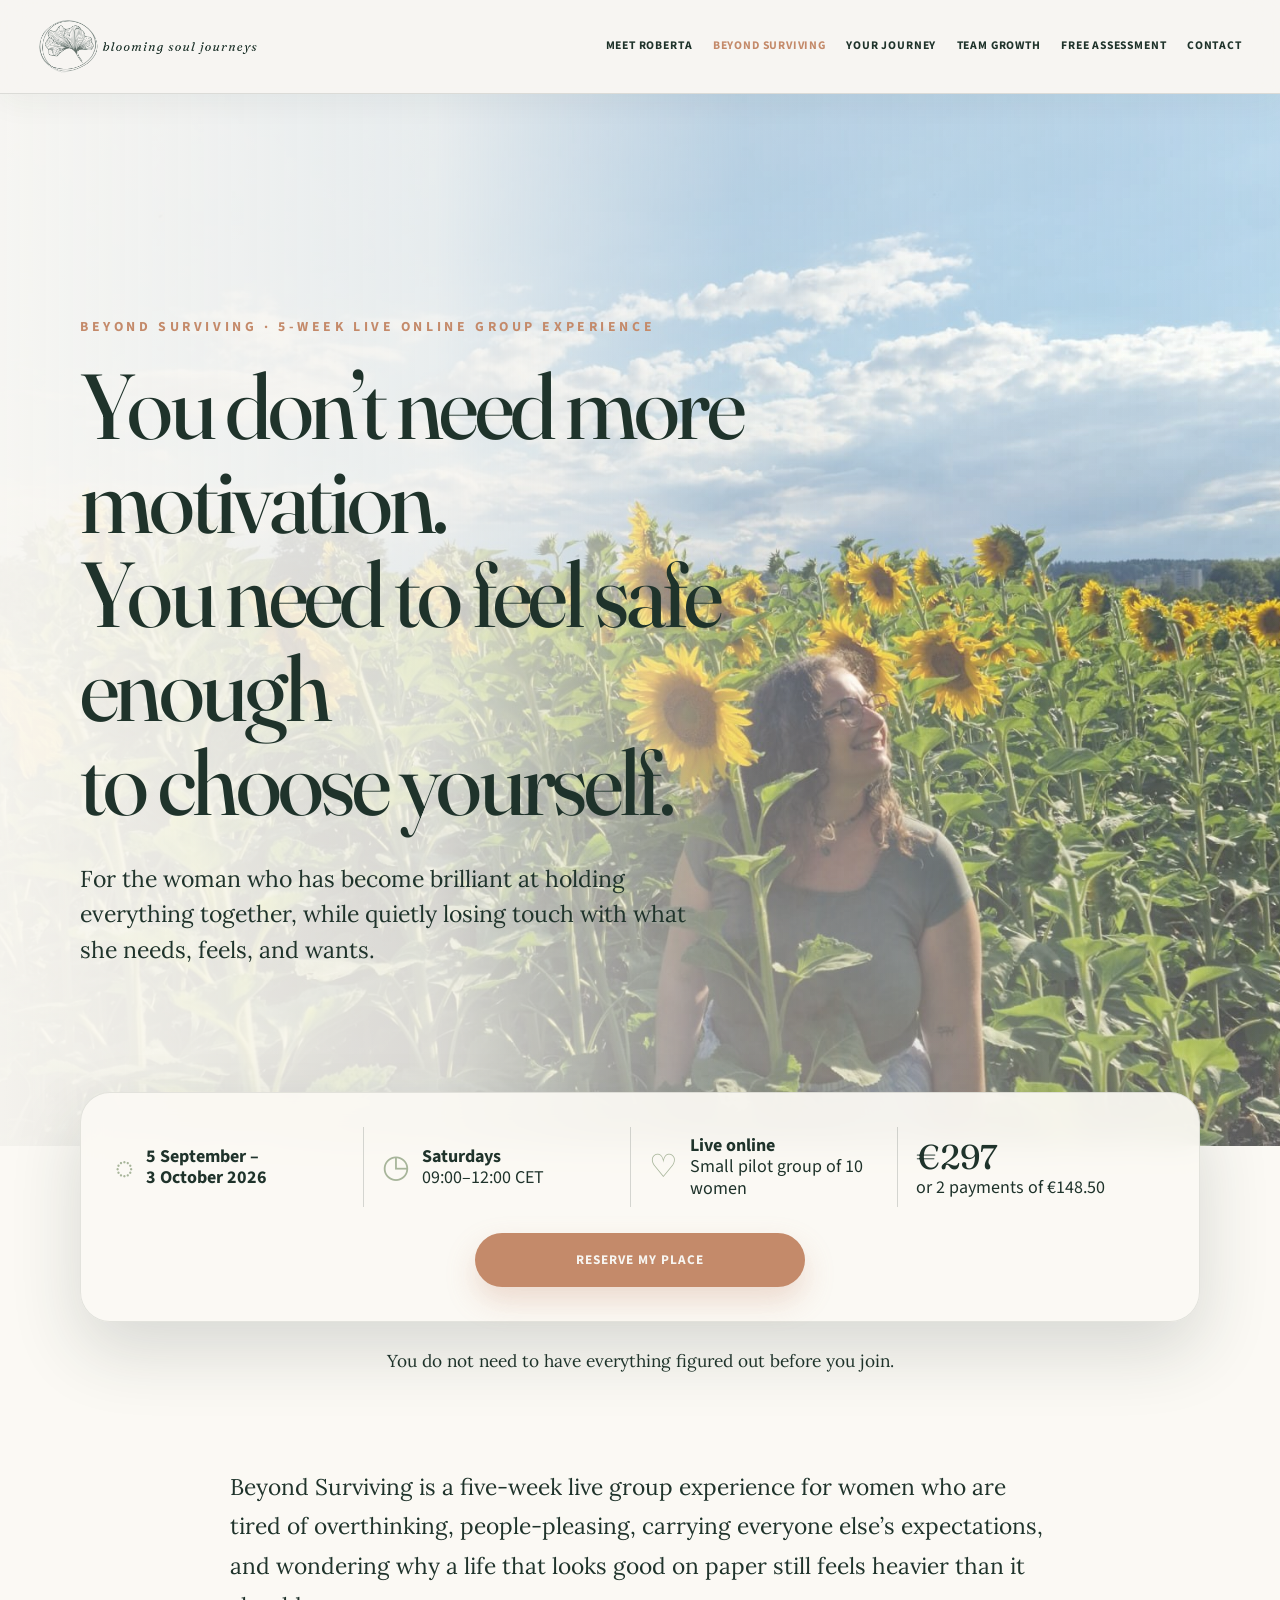
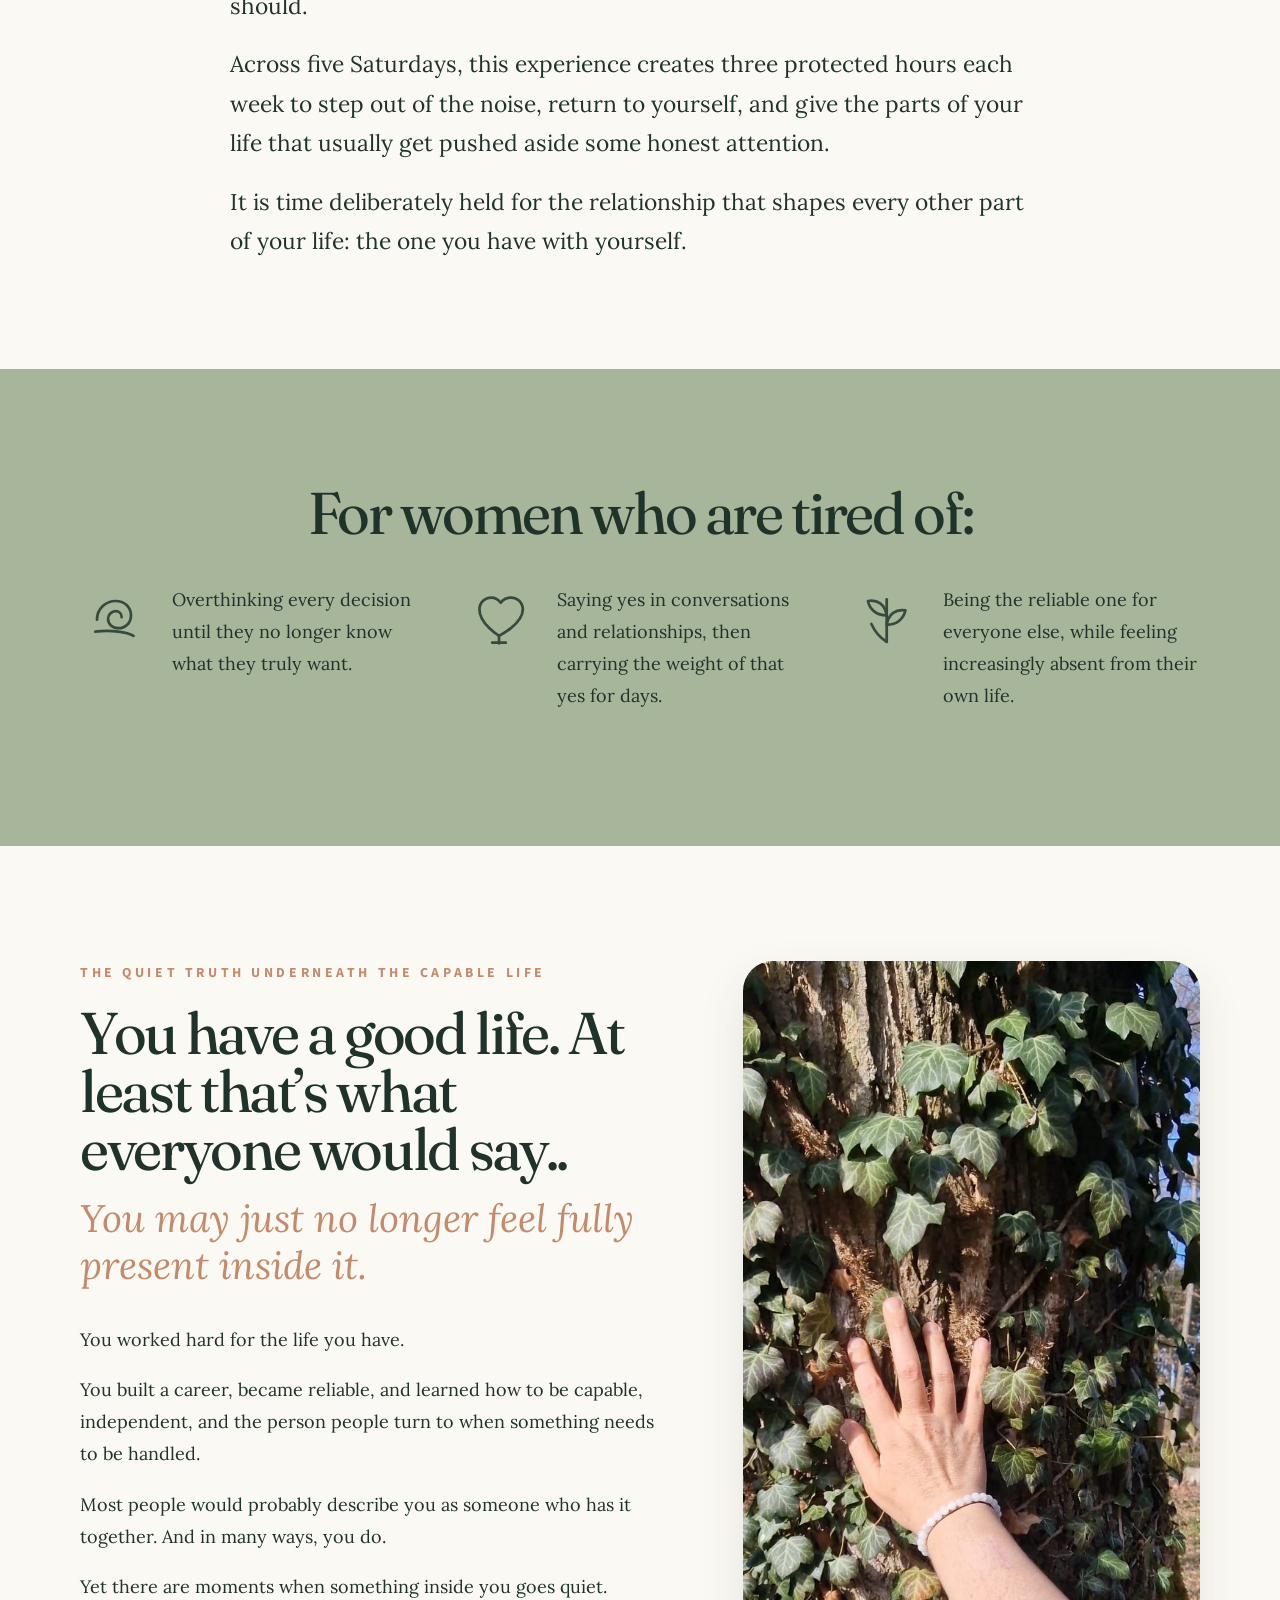
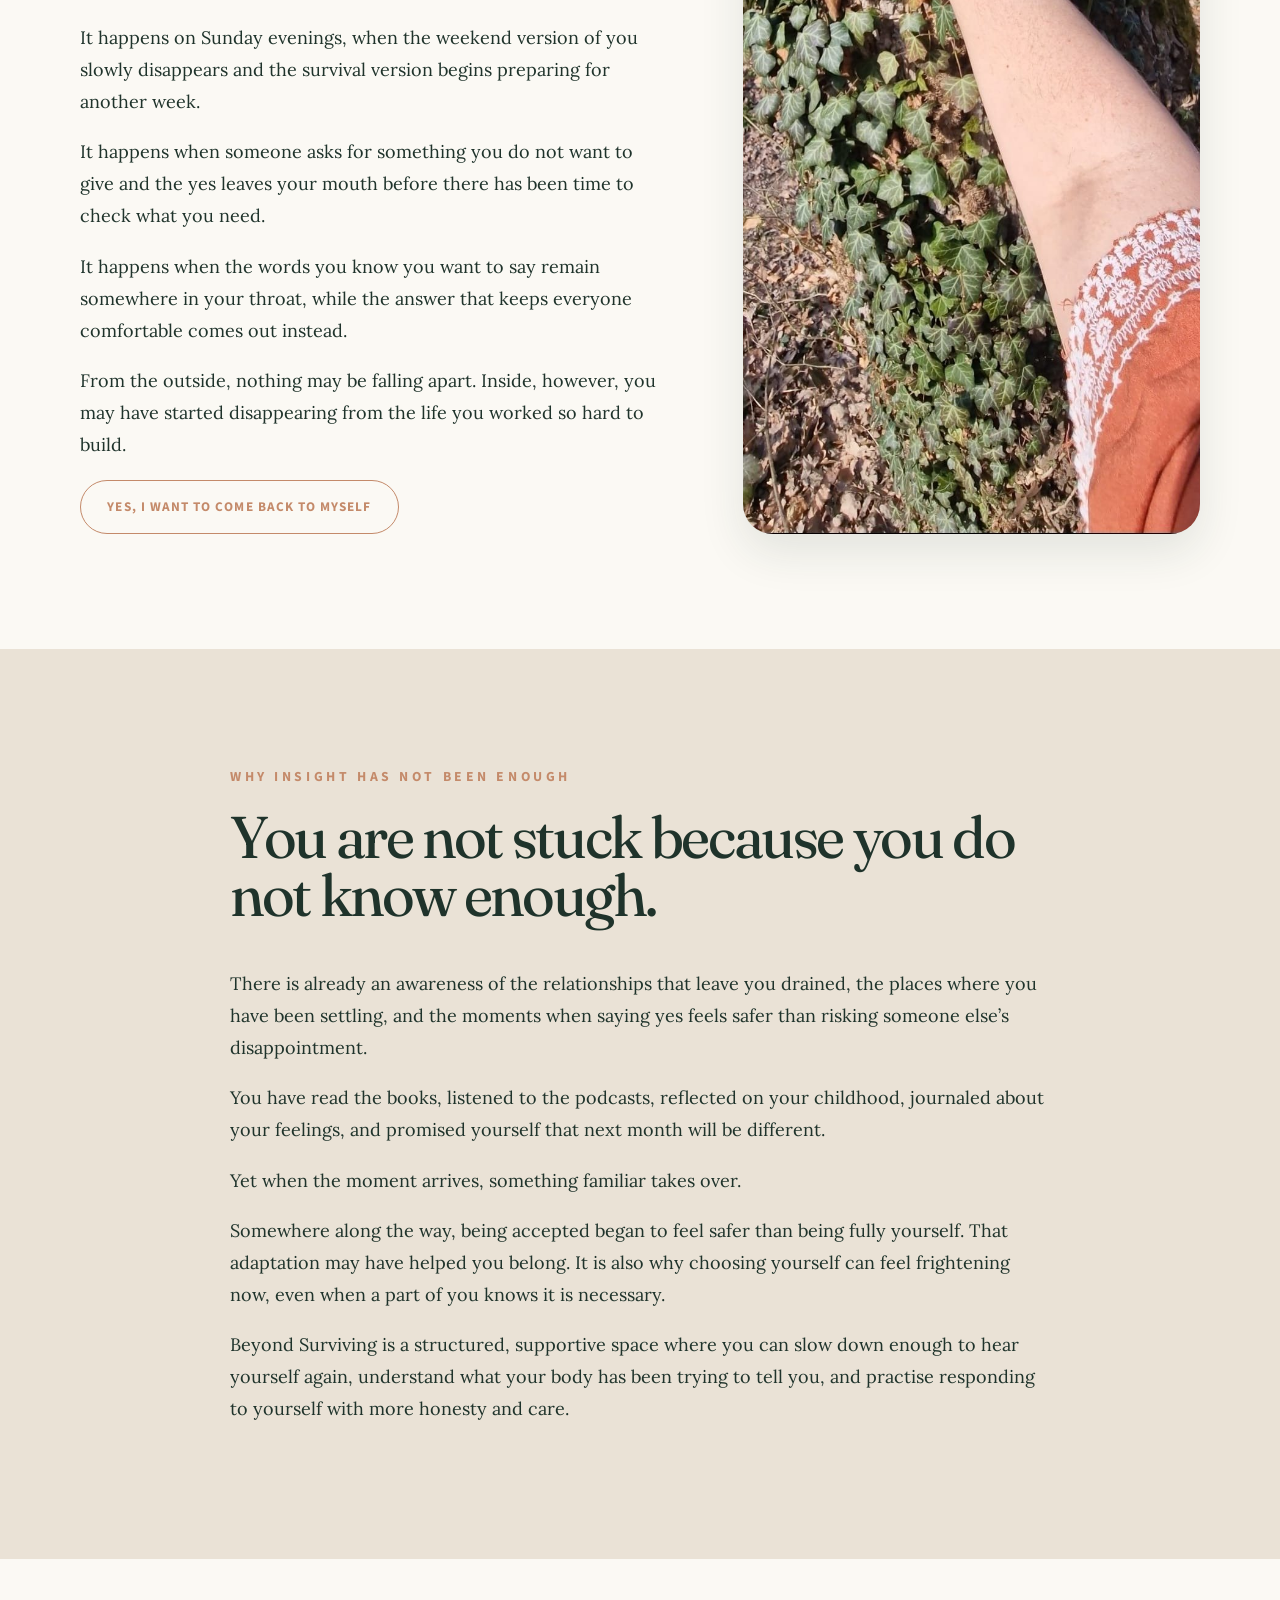
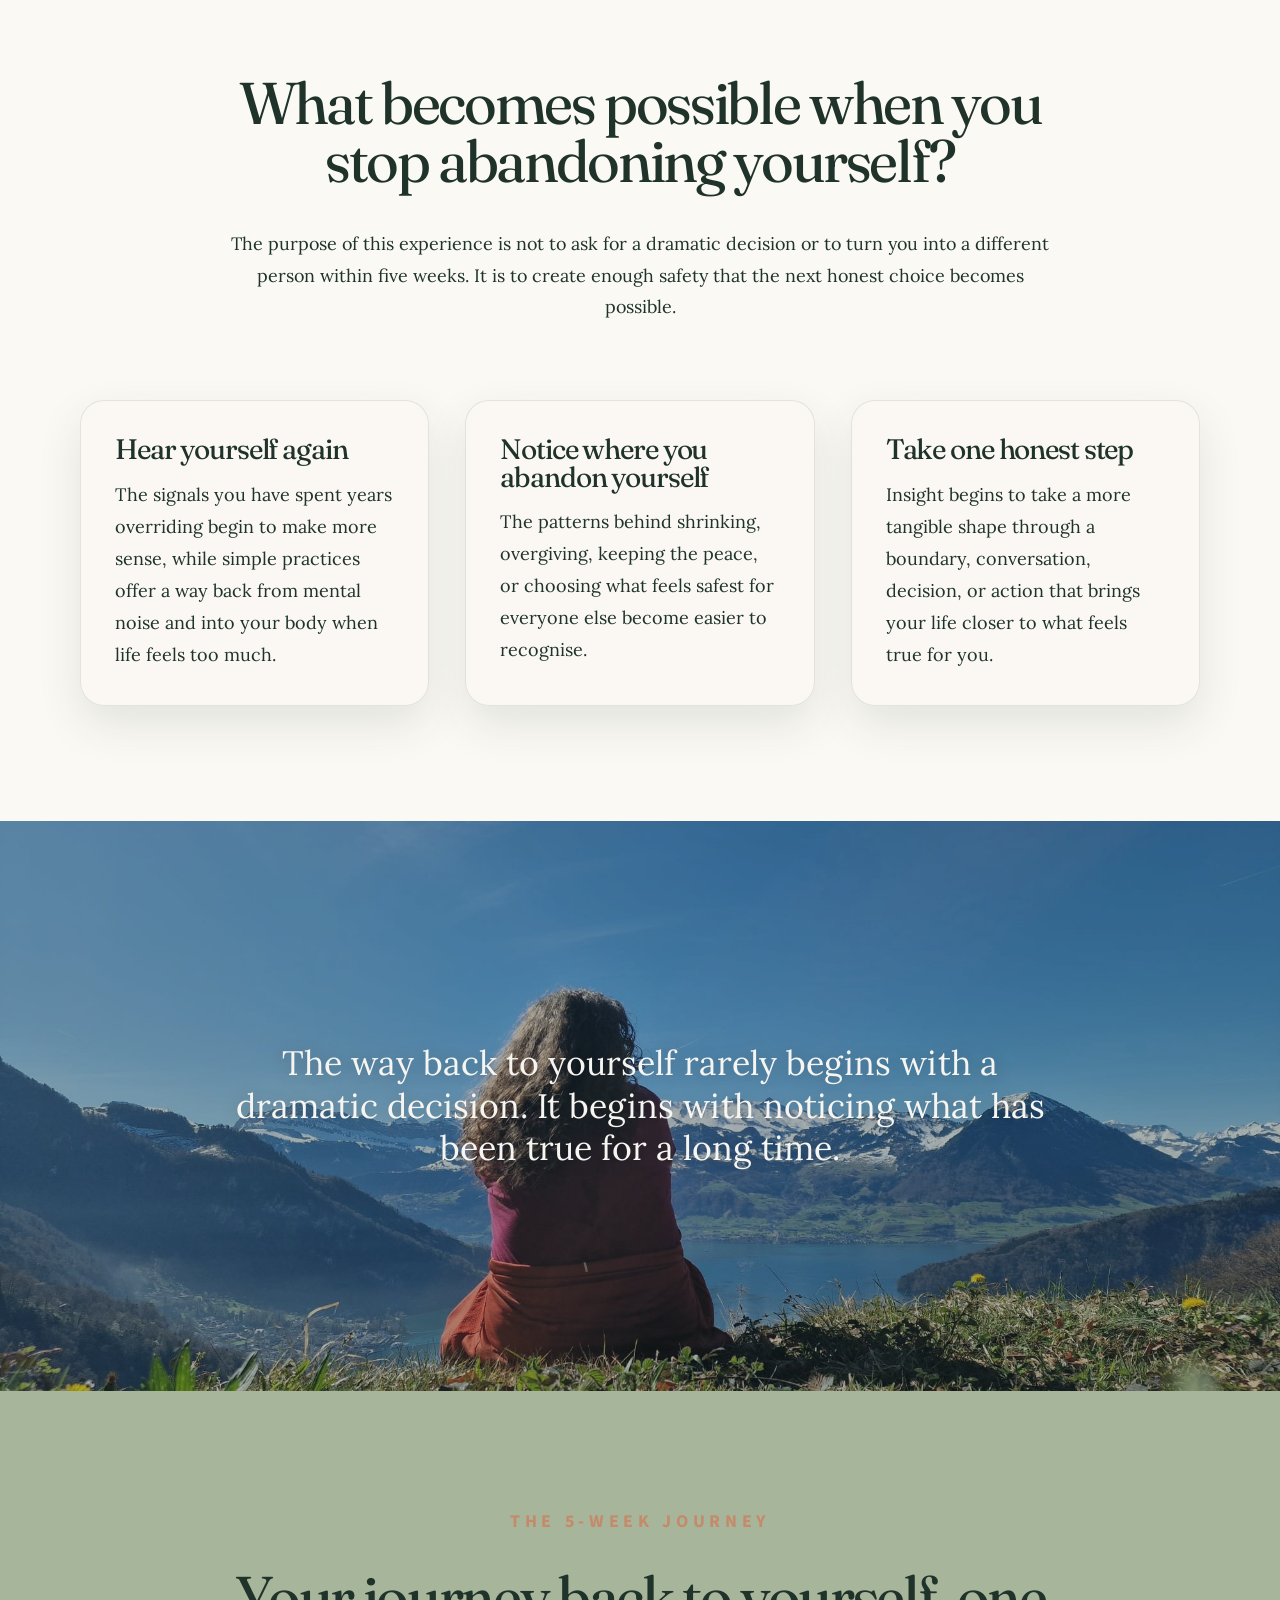
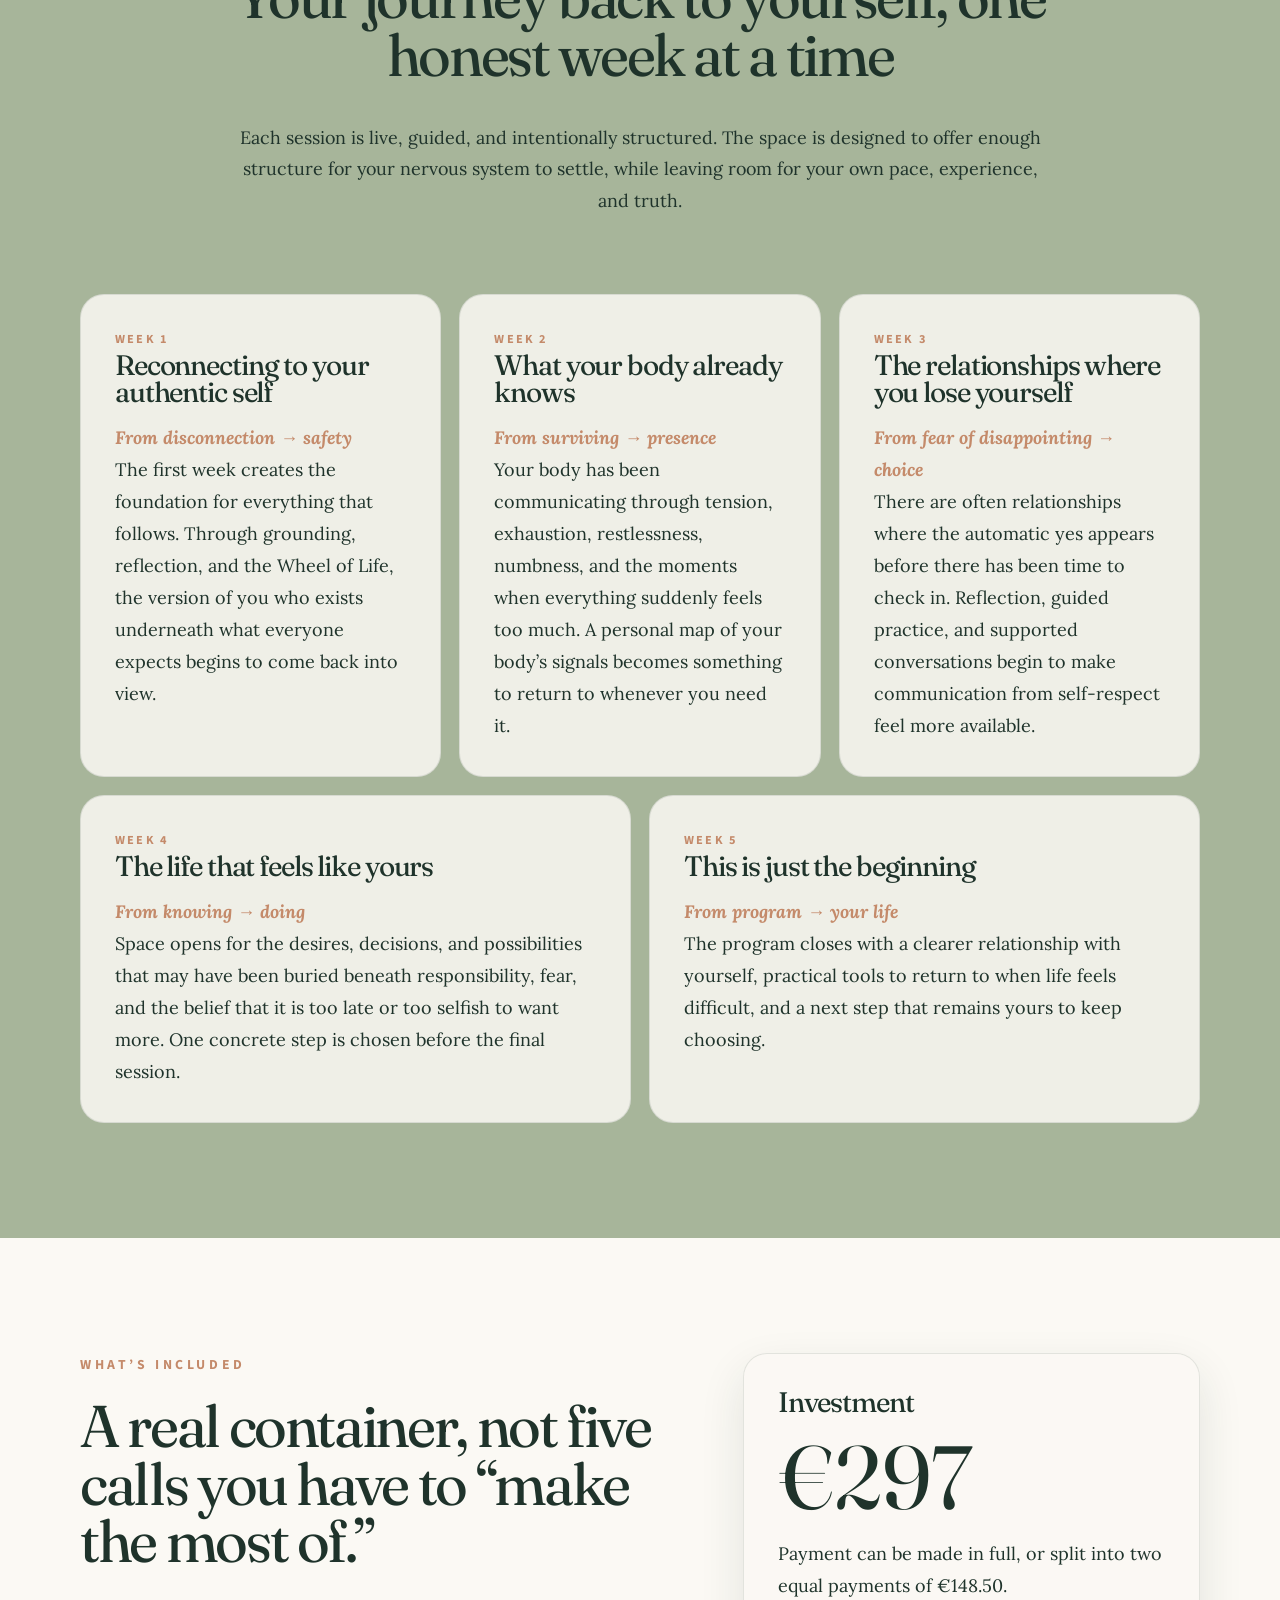
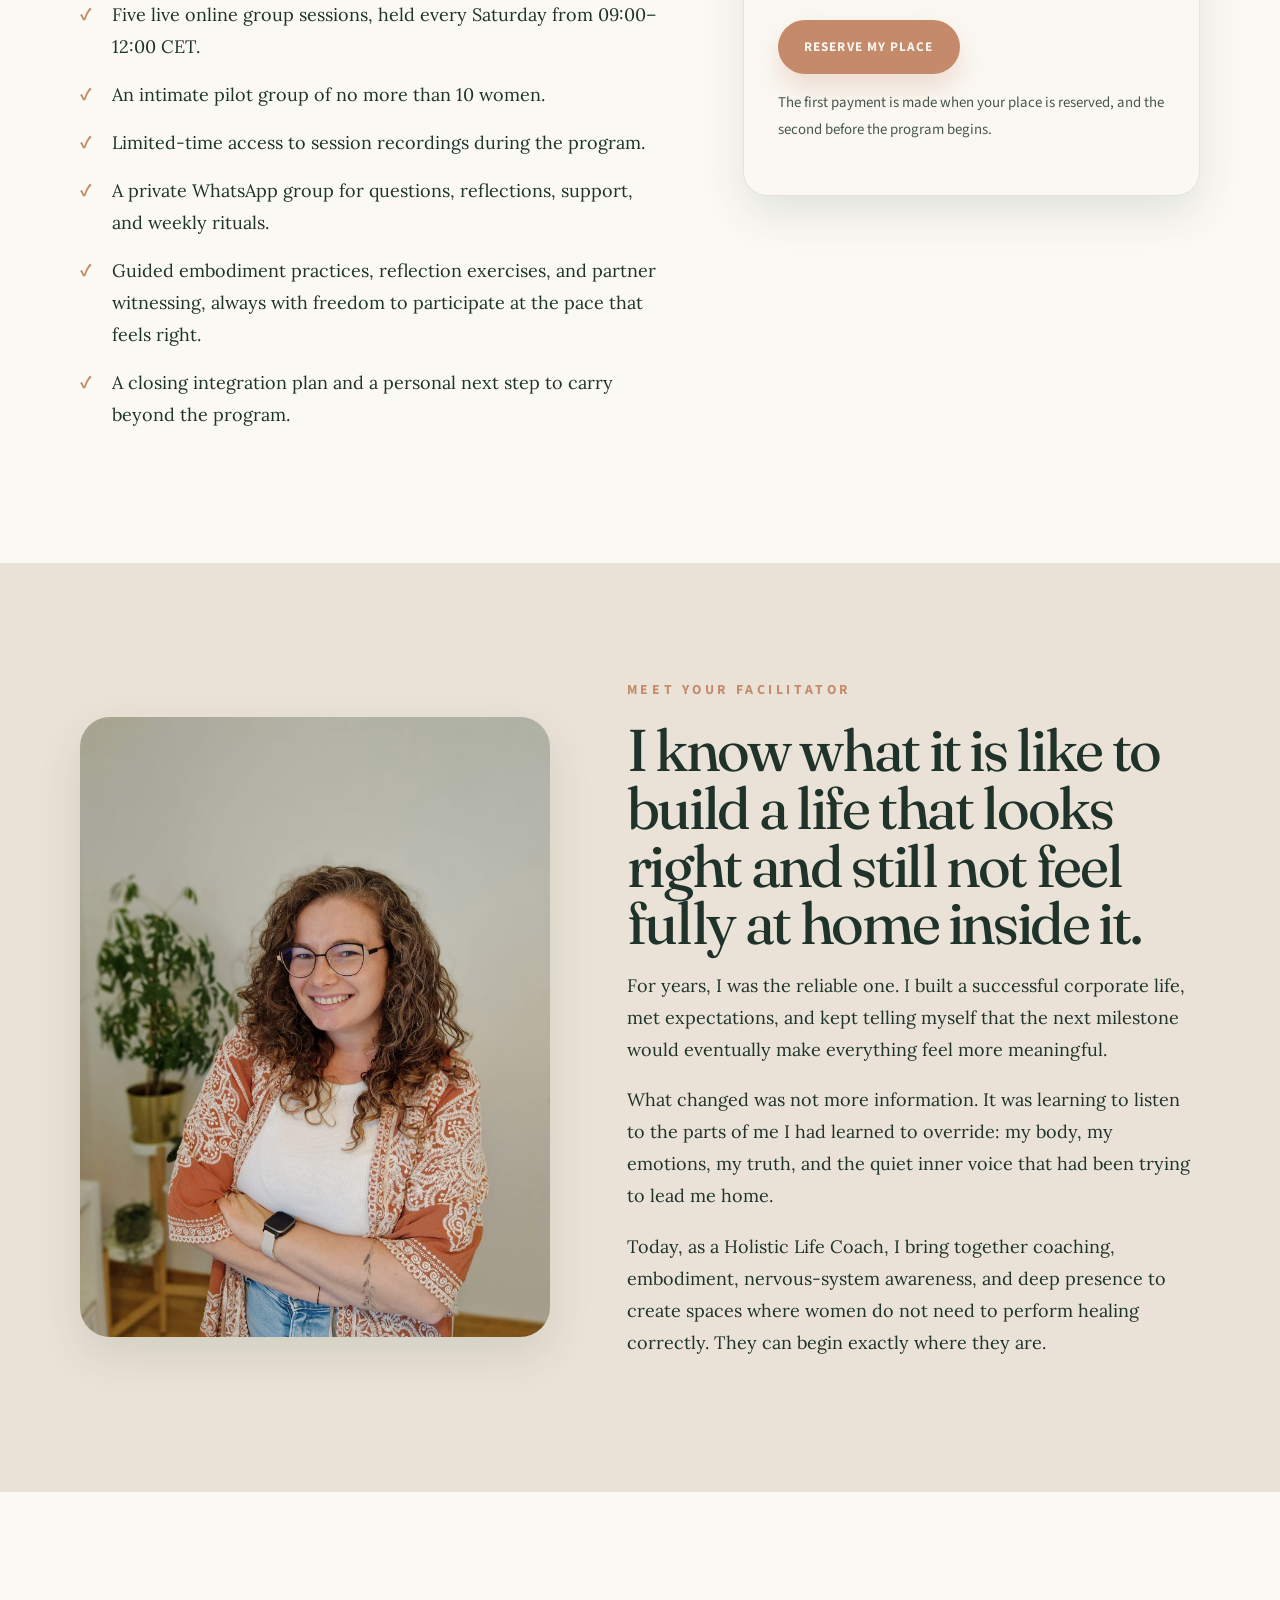
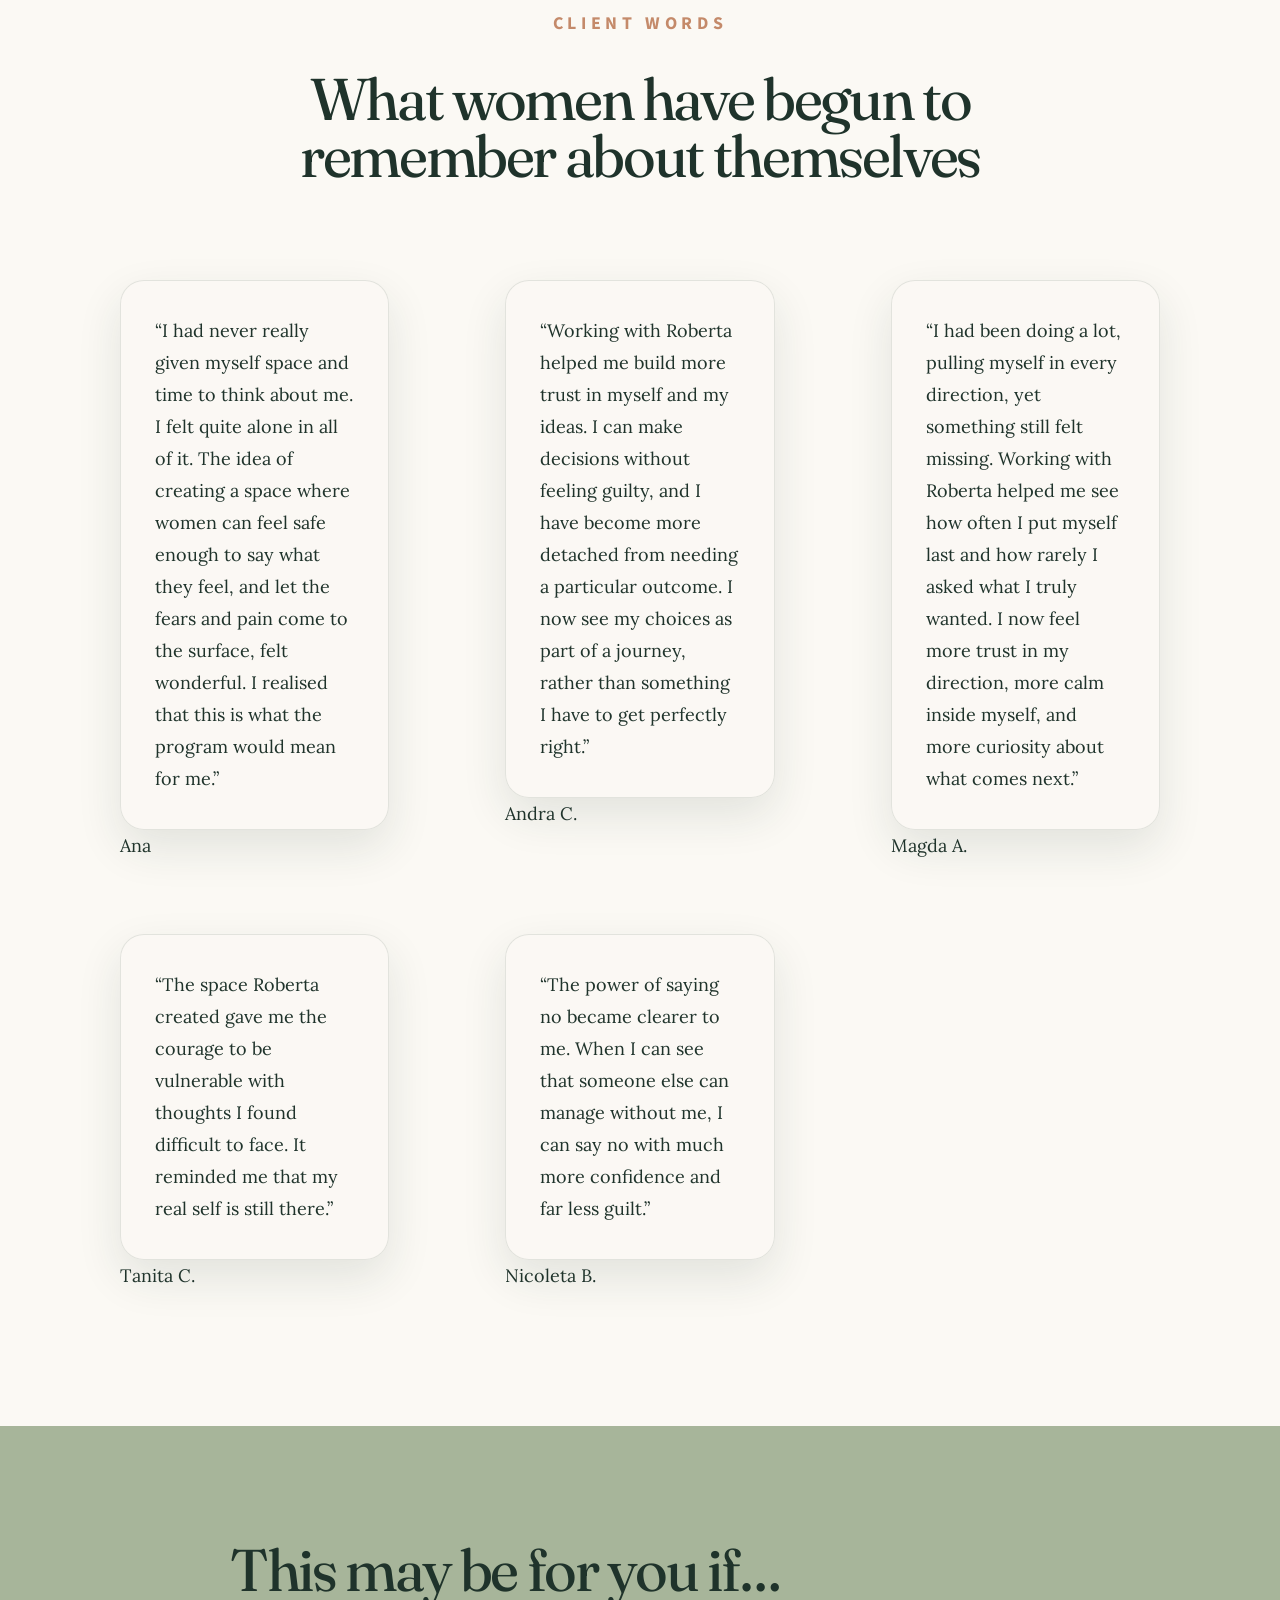
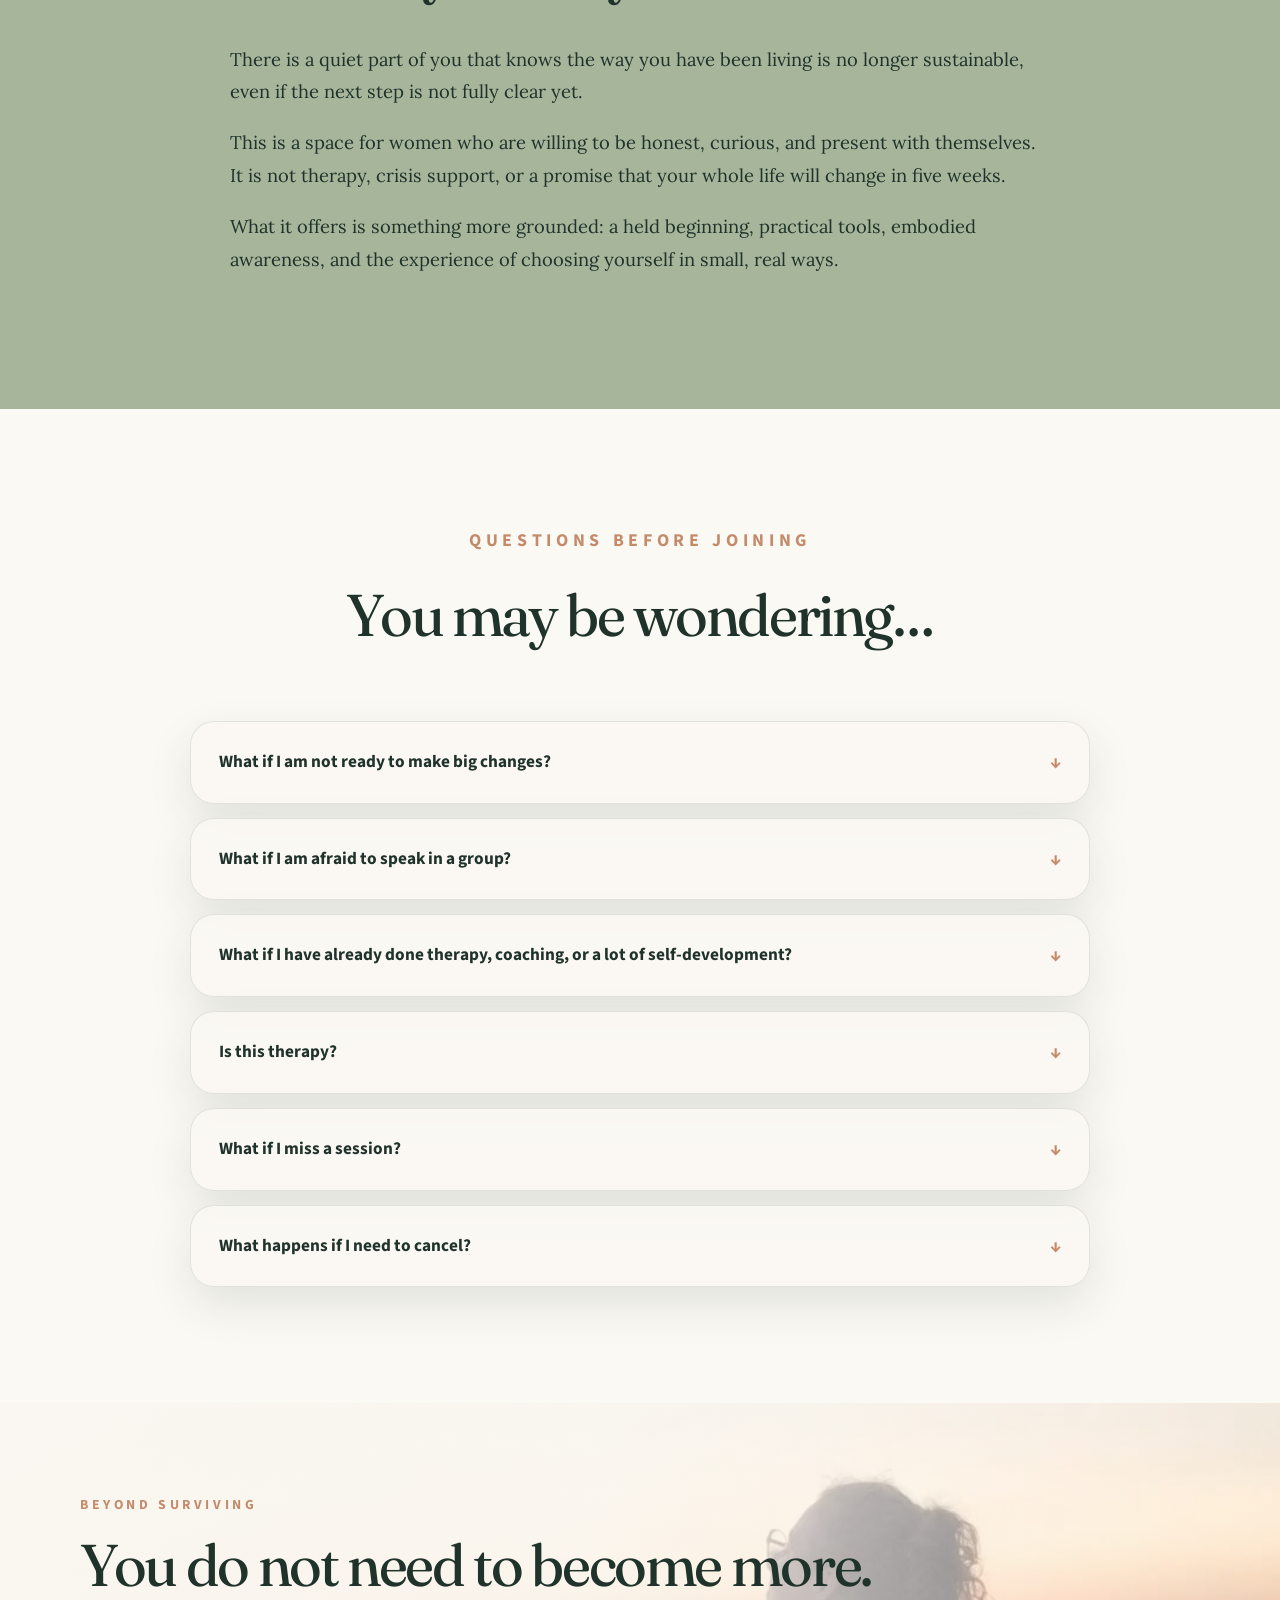
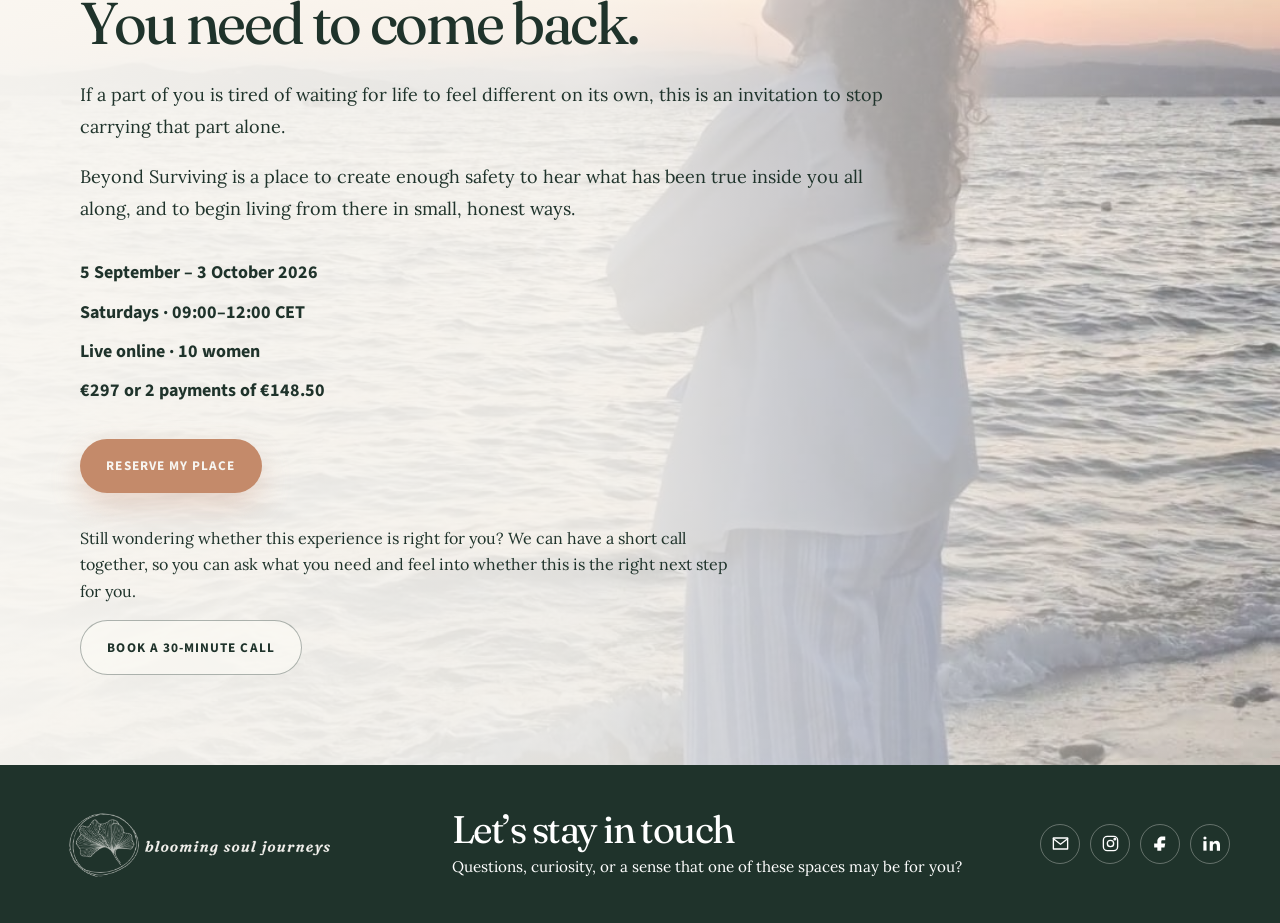
==== commit edcd2e05: "Add files via upload" ====
--- a/beyond-surviving.html
+++ b/beyond-surviving.html
@@ -12,28 +12,12 @@
   <link rel="preconnect" href="https://fonts.googleapis.com">
   <link rel="preconnect" href="https://fonts.gstatic.com" crossorigin>
   <link href="https://fonts.googleapis.com/css2?family=Fraunces:opsz,wght,SOFT,WONK@9..144,300..700,30..100,0..1&family=Lora:ital,wght@0,400..700;1,400..700&family=Source+Sans+3:wght@400;500;600;700&display=swap" rel="stylesheet">
-  <link rel="stylesheet" href="beyond-surviving.css?v=16" />
+  <link rel="stylesheet" href="beyond-surviving.css?v=17" />
+  <link rel="stylesheet" href="site-shell.css?v=17">
 </head>
 <body>
   <a class="skip-link" href="#main">Skip to content</a>
-  <header class="site-header shared-header">
-    <a class="brand" href="index.html#top" aria-label="Blooming Soul Journeys home">
-      <img src="logo-transparent.png" alt="Blooming Soul Journeys">
-    </a>
-
-    <button class="menu-toggle" aria-label="Open menu" aria-expanded="false">
-      <span></span><span></span><span></span>
-    </button>
-
-    <nav class="site-nav" aria-label="Main navigation">
-      <a href="index.html#meet">Meet Roberta</a>
-      <a href="beyond-surviving.html" aria-current="page">Beyond Surviving</a>
-      <a href="index.html#journey">Your Journey</a>
-      <a href="index.html#leadership">Team Growth</a>
-      <a href="https://c5d4e2c0.sibforms.com/serve/[base64]" target="_blank" rel="noopener">Free Assessment</a>
-      <a href="index.html#contact">Contact</a>
-    </nav>
-  </header>
+  <div data-site-header></div>
 
   <main id="main">
     <section id="top" class="hero" aria-labelledby="hero-title">
@@ -348,17 +332,9 @@
     </section>
   </main>
 
-  <footer class="site-footer">
-    <div class="container footer-grid">
-      <a class="wordmark" href="#top" aria-label="Blooming Soul Journeys home">
-        <span>Blooming Soul Journeys</span>
-        <small>Coming Home to Yourself</small>
-      </a>
-      <p>Questions? Reach out at <a href="mailto:iamrobertamartin@gmail.com">iamrobertamartin@gmail.com</a></p>
-      <a href="https://www.instagram.com/iam_robertamartin/">Instagram · @iam_robertamartin</a>
-    </div>
-  </footer>
-
-  <script src="beyond-surviving.js?v=16"></script>
+  <div data-site-footer></div>
+
+  <script src="beyond-surviving.js?v=17"></script>
+  <script src="site-shell.js?v=17"></script>
 </body>
 </html>
--- a/site-shell.css
+++ b/site-shell.css
@@ -0,0 +1,295 @@
+:root{
+  --shell-forest:#1F332B;
+  --shell-clay:#C48A6A;
+  --shell-paper:#F7F5F1;
+  --shell-line:rgba(31,51,43,.13);
+}
+
+html{
+  scroll-padding-top:94px;
+}
+
+body{
+  padding-top:94px;
+}
+
+body.menu-open{
+  overflow:hidden;
+}
+
+.shared-site-header{
+  position:fixed;
+  top:0;
+  left:0;
+  right:0;
+  z-index:9999;
+  min-height:94px;
+  display:flex;
+  align-items:center;
+  justify-content:space-between;
+  gap:1.5rem;
+  width:100%;
+  padding:14px clamp(20px,3vw,46px);
+  background:rgba(247,245,241,.92);
+  border-bottom:1px solid var(--shell-line);
+  backdrop-filter:blur(16px);
+  -webkit-backdrop-filter:blur(16px);
+  box-shadow:0 8px 30px rgba(31,51,43,.05);
+  transition:background .2s ease,box-shadow .2s ease;
+}
+
+.shared-site-header.is-scrolled{
+  background:rgba(247,245,241,.98);
+  box-shadow:0 10px 34px rgba(31,51,43,.1);
+}
+
+.shared-brand{
+  display:flex;
+  align-items:center;
+  flex-shrink:0;
+}
+
+.shared-brand img{
+  display:block;
+  width:clamp(220px,15vw,300px);
+  max-height:66px;
+  object-fit:contain;
+  object-position:left center;
+}
+
+.shared-site-nav{
+  display:flex;
+  align-items:center;
+  justify-content:flex-end;
+  gap:clamp(14px,1.6vw,24px);
+}
+
+.shared-site-nav a{
+  color:var(--shell-forest);
+  text-decoration:none;
+  text-transform:uppercase;
+  letter-spacing:.07em;
+  font-family:"Source Sans 3",Arial,sans-serif;
+  font-size:.73rem;
+  font-weight:700;
+  white-space:nowrap;
+}
+
+.shared-site-nav a:hover,
+.shared-site-nav a[aria-current="page"]{
+  color:var(--shell-clay);
+}
+
+.shared-menu-toggle{
+  display:none;
+  width:42px;
+  height:42px;
+  padding:9px;
+  border:0;
+  background:transparent;
+  cursor:pointer;
+}
+
+.shared-menu-toggle span{
+  display:block;
+  height:2px;
+  margin:5px 0;
+  background:var(--shell-forest);
+}
+
+.shared-site-footer{
+  width:100%;
+  padding:38px 0;
+  background:var(--shell-forest);
+  color:#fff;
+}
+
+.shared-footer-inner{
+  width:min(1180px,calc(100% - 44px));
+  margin:0 auto;
+  display:grid;
+  grid-template-columns:360px minmax(360px,1fr) auto;
+  gap:42px;
+  align-items:center;
+}
+
+.shared-footer-brand{
+  display:flex;
+  align-items:center;
+}
+
+.shared-footer-brand img{
+  width:clamp(300px,22vw,390px);
+  max-height:96px;
+  object-fit:contain;
+  object-position:left center;
+}
+
+.shared-footer-copy h3{
+  margin:0 0 .45rem;
+  color:#fff;
+  font-family:Fraunces,Georgia,serif;
+  font-size:clamp(2rem,3vw,3.15rem);
+  line-height:1.05;
+  font-weight:400;
+}
+
+.shared-footer-copy p{
+  margin:0;
+  max-width:720px;
+  color:#fff;
+  font-family:Lora,Georgia,serif;
+  font-size:clamp(.95rem,1.15vw,1.08rem);
+  line-height:1.45;
+}
+
+.shared-footer-socials{
+  display:flex;
+  align-items:center;
+  justify-content:flex-end;
+  gap:10px;
+}
+
+.shared-footer-socials a{
+  width:40px;
+  height:40px;
+  display:grid;
+  place-items:center;
+  border:1px solid rgba(247,245,241,.32);
+  border-radius:50%;
+  color:#fff;
+  transition:transform .18s ease,background .18s ease;
+}
+
+.shared-footer-socials a:hover{
+  transform:translateY(-2px);
+  background:rgba(247,245,241,.12);
+}
+
+.shared-footer-socials svg{
+  width:19px;
+  height:19px;
+  fill:none;
+  stroke:currentColor;
+  stroke-width:1.7;
+  stroke-linecap:round;
+  stroke-linejoin:round;
+}
+
+.shared-footer-socials a:nth-child(3) svg,
+.shared-footer-socials a:nth-child(4) svg{
+  fill:currentColor;
+  stroke:none;
+}
+
+@media(max-width:1050px){
+  body{
+    padding-top:82px;
+  }
+
+  .shared-site-header{
+    min-height:82px;
+    padding:12px 18px;
+  }
+
+  .shared-brand img{
+    width:210px;
+    max-height:58px;
+  }
+
+  .shared-menu-toggle{
+    display:block;
+    position:relative;
+    z-index:10001;
+  }
+
+  .shared-site-nav{
+    position:fixed;
+    top:0;
+    right:0;
+    z-index:10000;
+    width:min(360px,88vw);
+    height:100vh;
+    padding:104px 28px 40px;
+    flex-direction:column;
+    align-items:flex-start;
+    justify-content:flex-start;
+    gap:1.35rem;
+    background:rgba(247,245,241,.99);
+    box-shadow:-14px 0 36px rgba(31,51,43,.13);
+    transform:translateX(105%);
+    transition:transform .25s ease;
+  }
+
+  .shared-site-nav.is-open{
+    transform:translateX(0);
+  }
+
+  .shared-site-nav a{
+    font-size:.88rem;
+  }
+
+  .shared-footer-inner{
+    grid-template-columns:1fr auto;
+    gap:24px 32px;
+  }
+
+  .shared-footer-brand{
+    grid-column:1;
+  }
+
+  .shared-footer-brand img{
+    width:320px;
+    max-height:88px;
+  }
+
+  .shared-footer-copy{
+    grid-column:1;
+  }
+
+  .shared-footer-socials{
+    grid-column:2;
+    grid-row:1 / span 2;
+  }
+}
+
+@media(max-width:700px){
+  body{
+    padding-top:70px;
+  }
+
+  .shared-site-header{
+    min-height:70px;
+  }
+
+  .shared-brand img{
+    width:190px;
+    max-height:52px;
+  }
+
+  .shared-site-footer{
+    padding:38px 0 42px;
+  }
+
+  .shared-footer-inner{
+    grid-template-columns:1fr;
+    gap:22px;
+    text-align:left;
+  }
+
+  .shared-footer-brand,
+  .shared-footer-copy,
+  .shared-footer-socials{
+    grid-column:auto;
+    grid-row:auto;
+  }
+
+  .shared-footer-brand img{
+    width:min(320px,100%);
+    max-height:82px;
+  }
+
+  .shared-footer-socials{
+    justify-content:flex-start;
+  }
+}
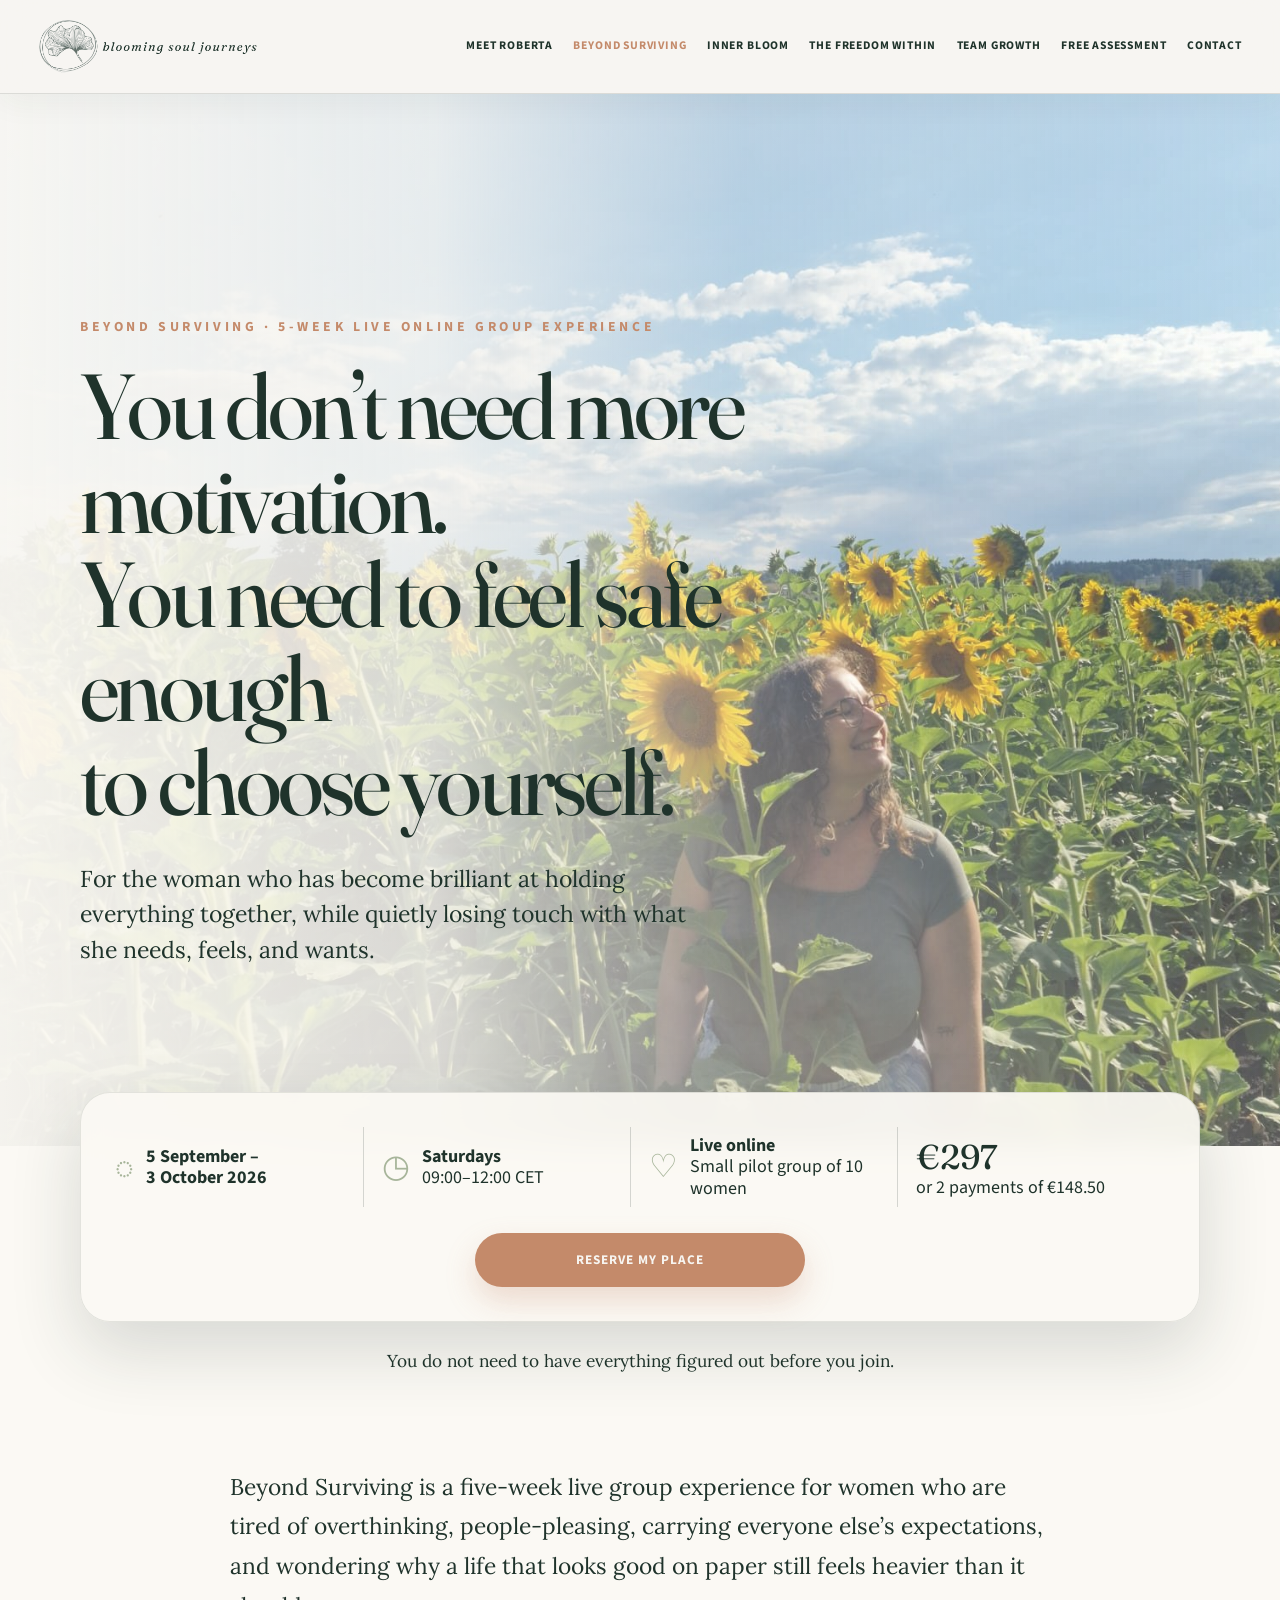
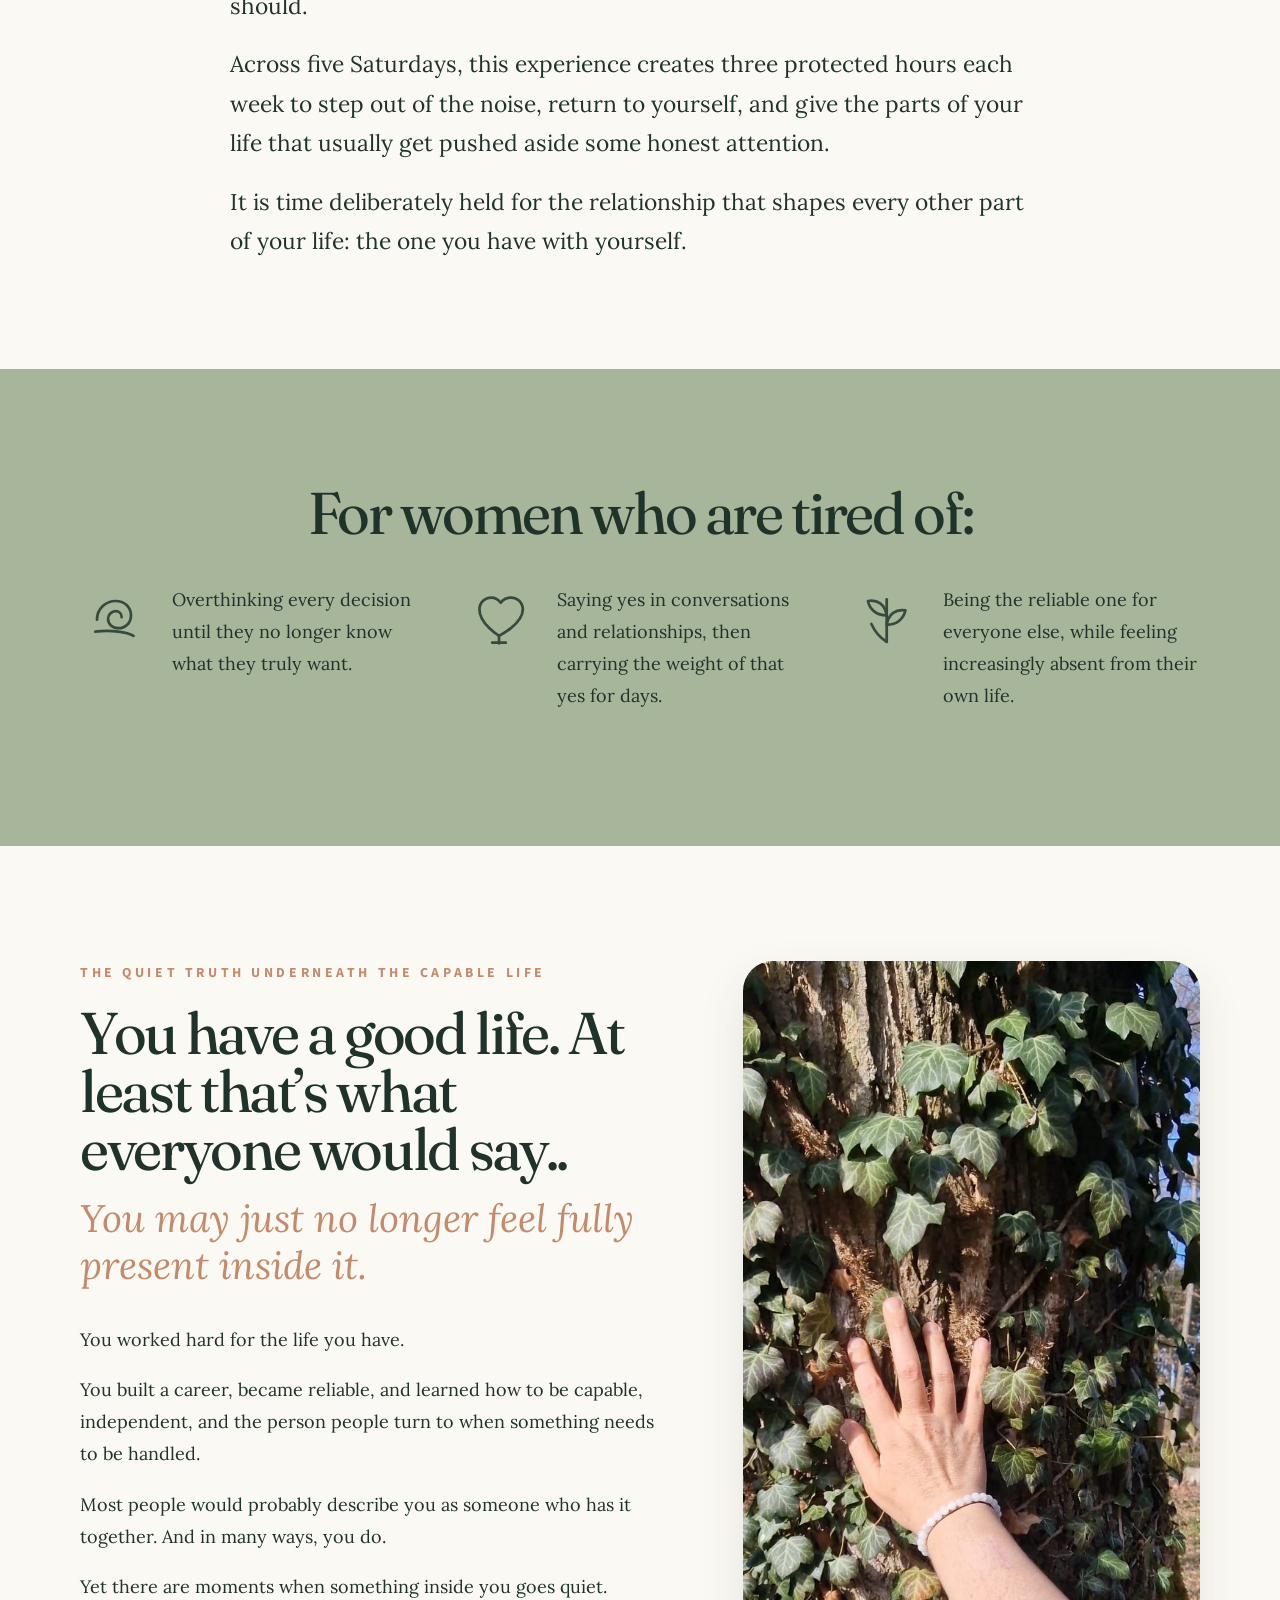
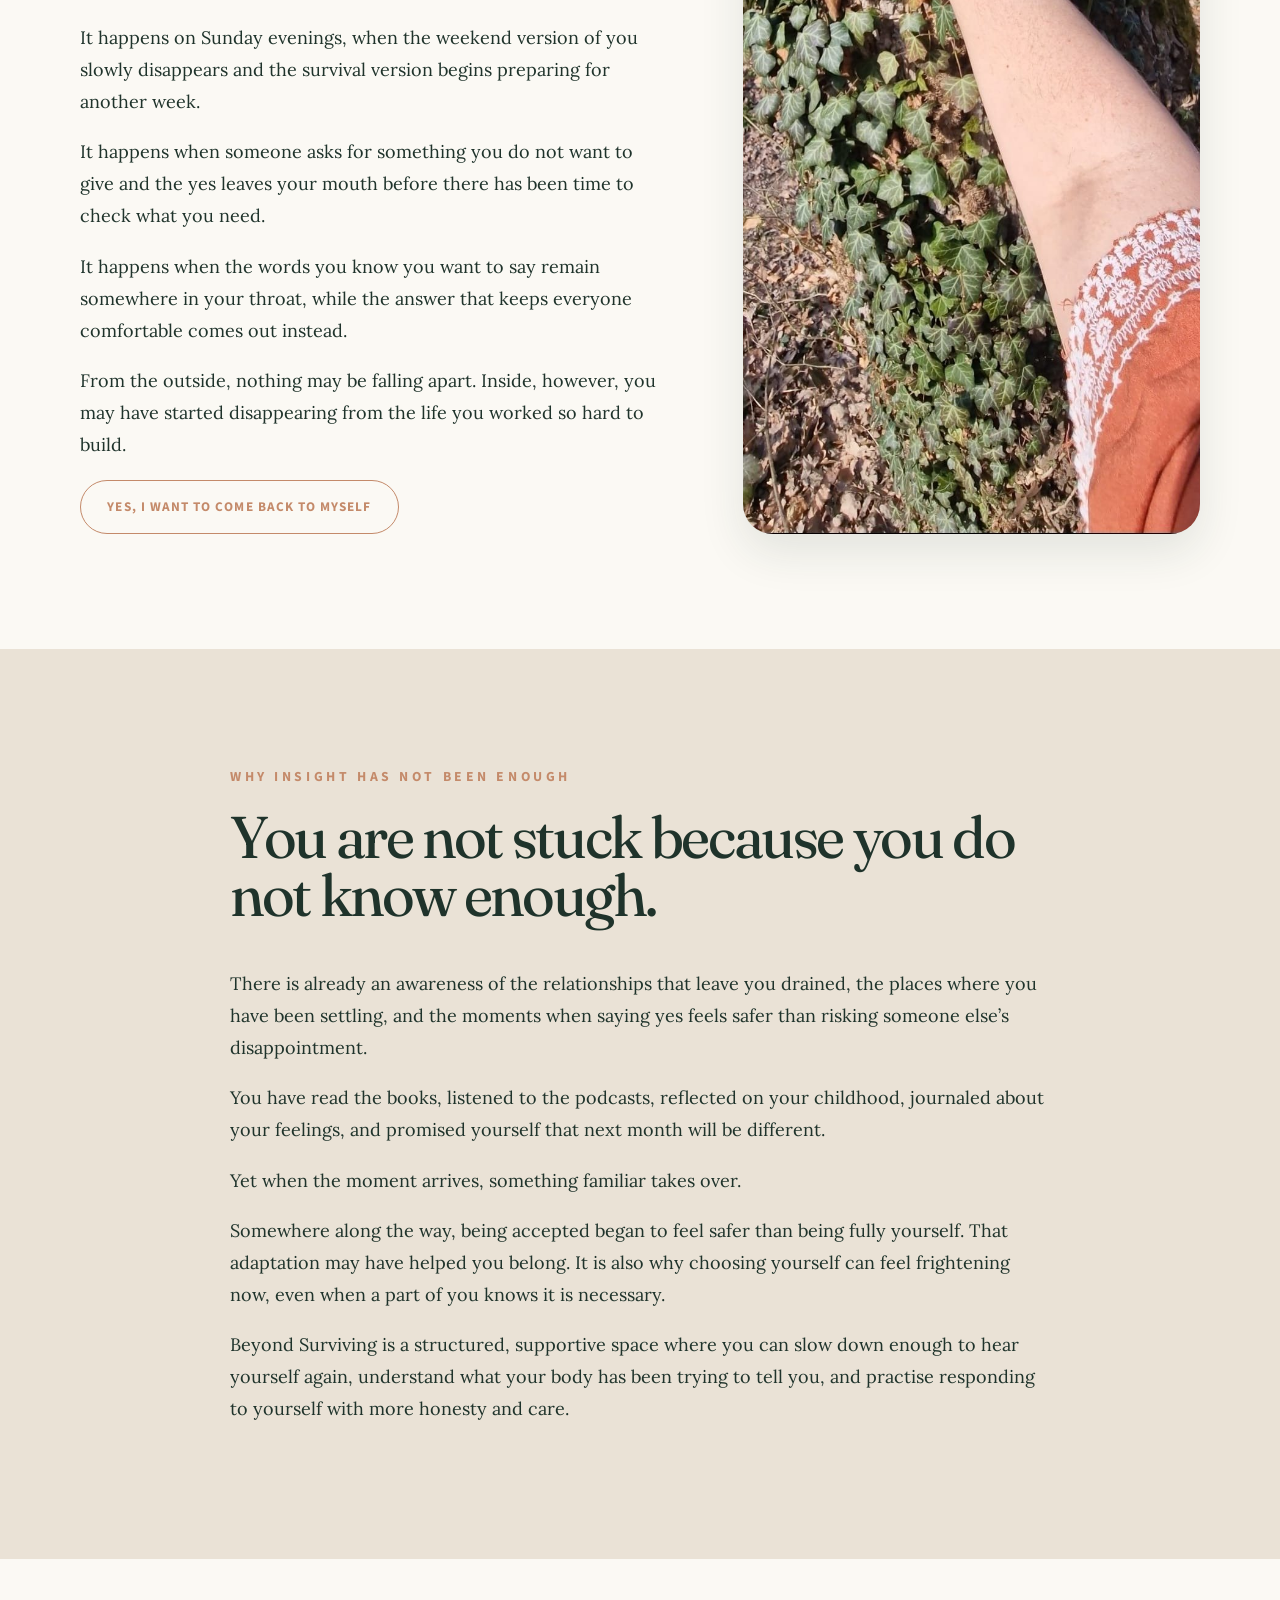
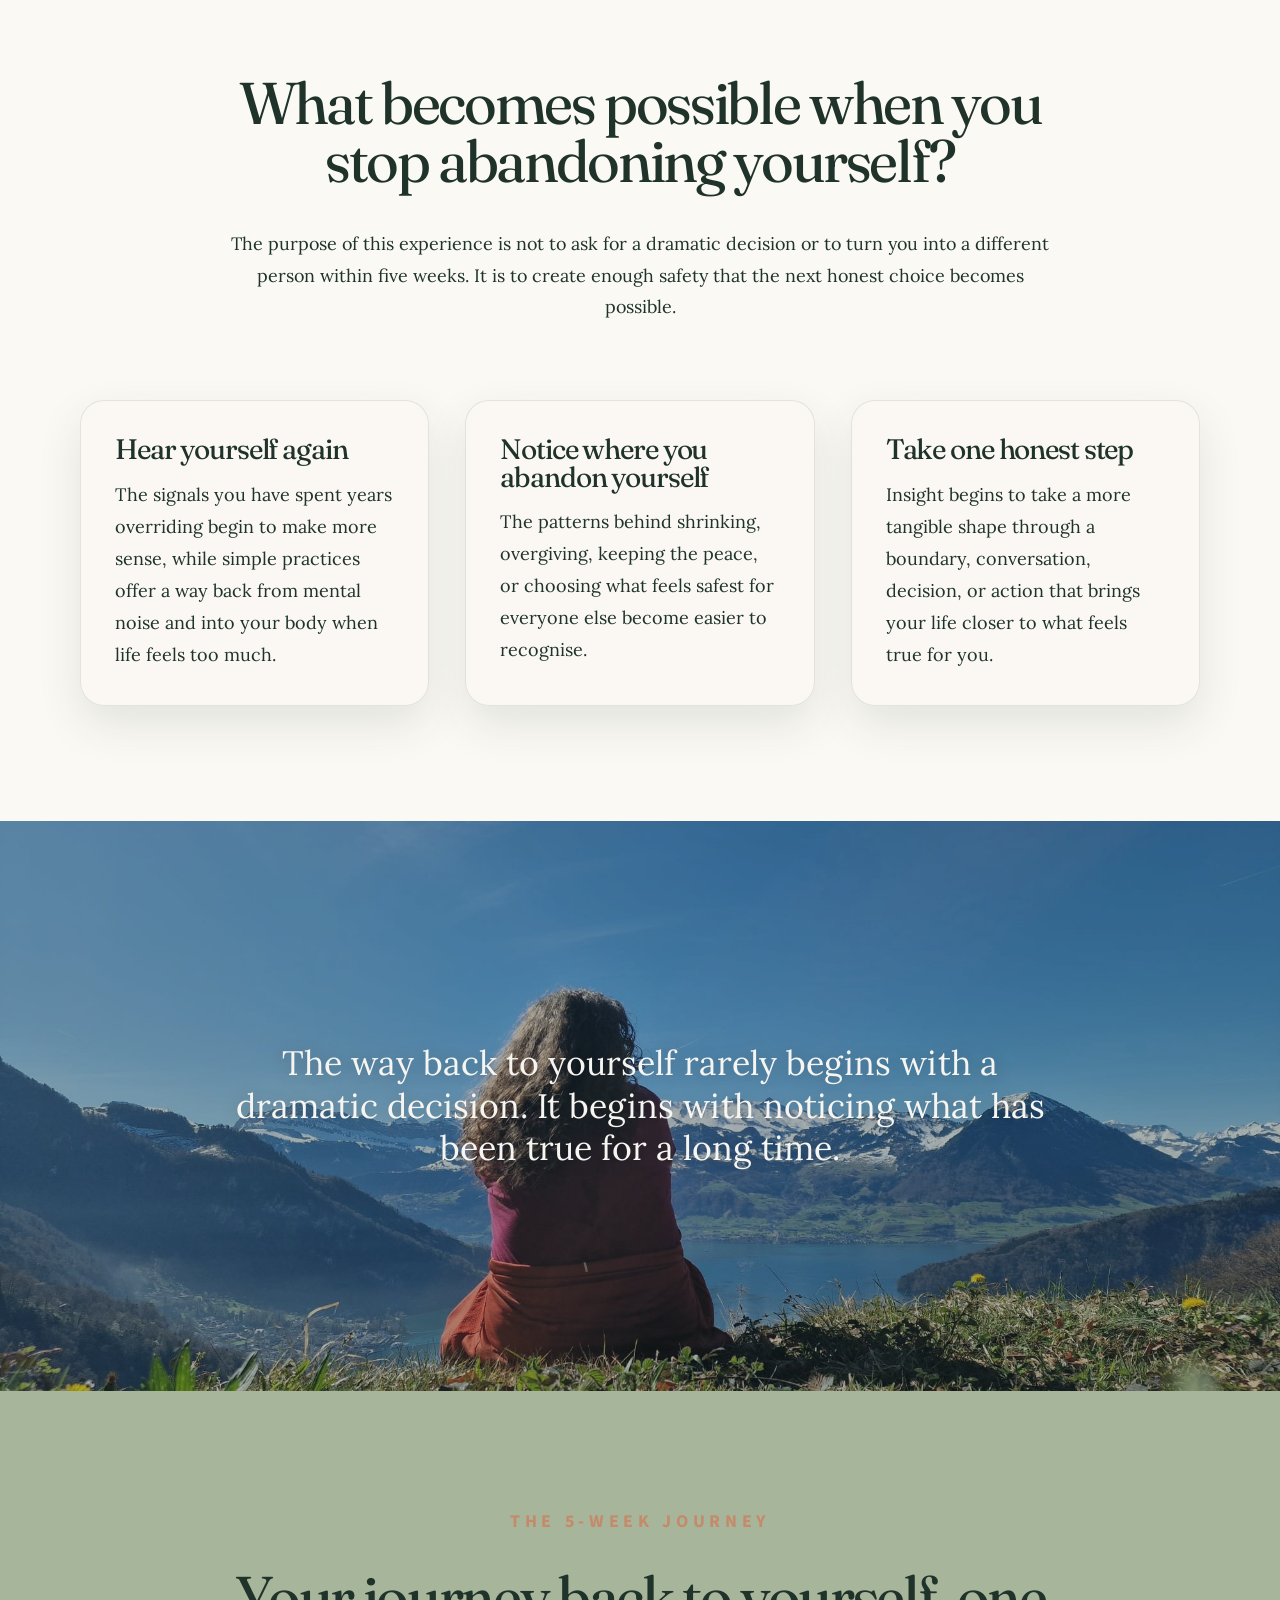
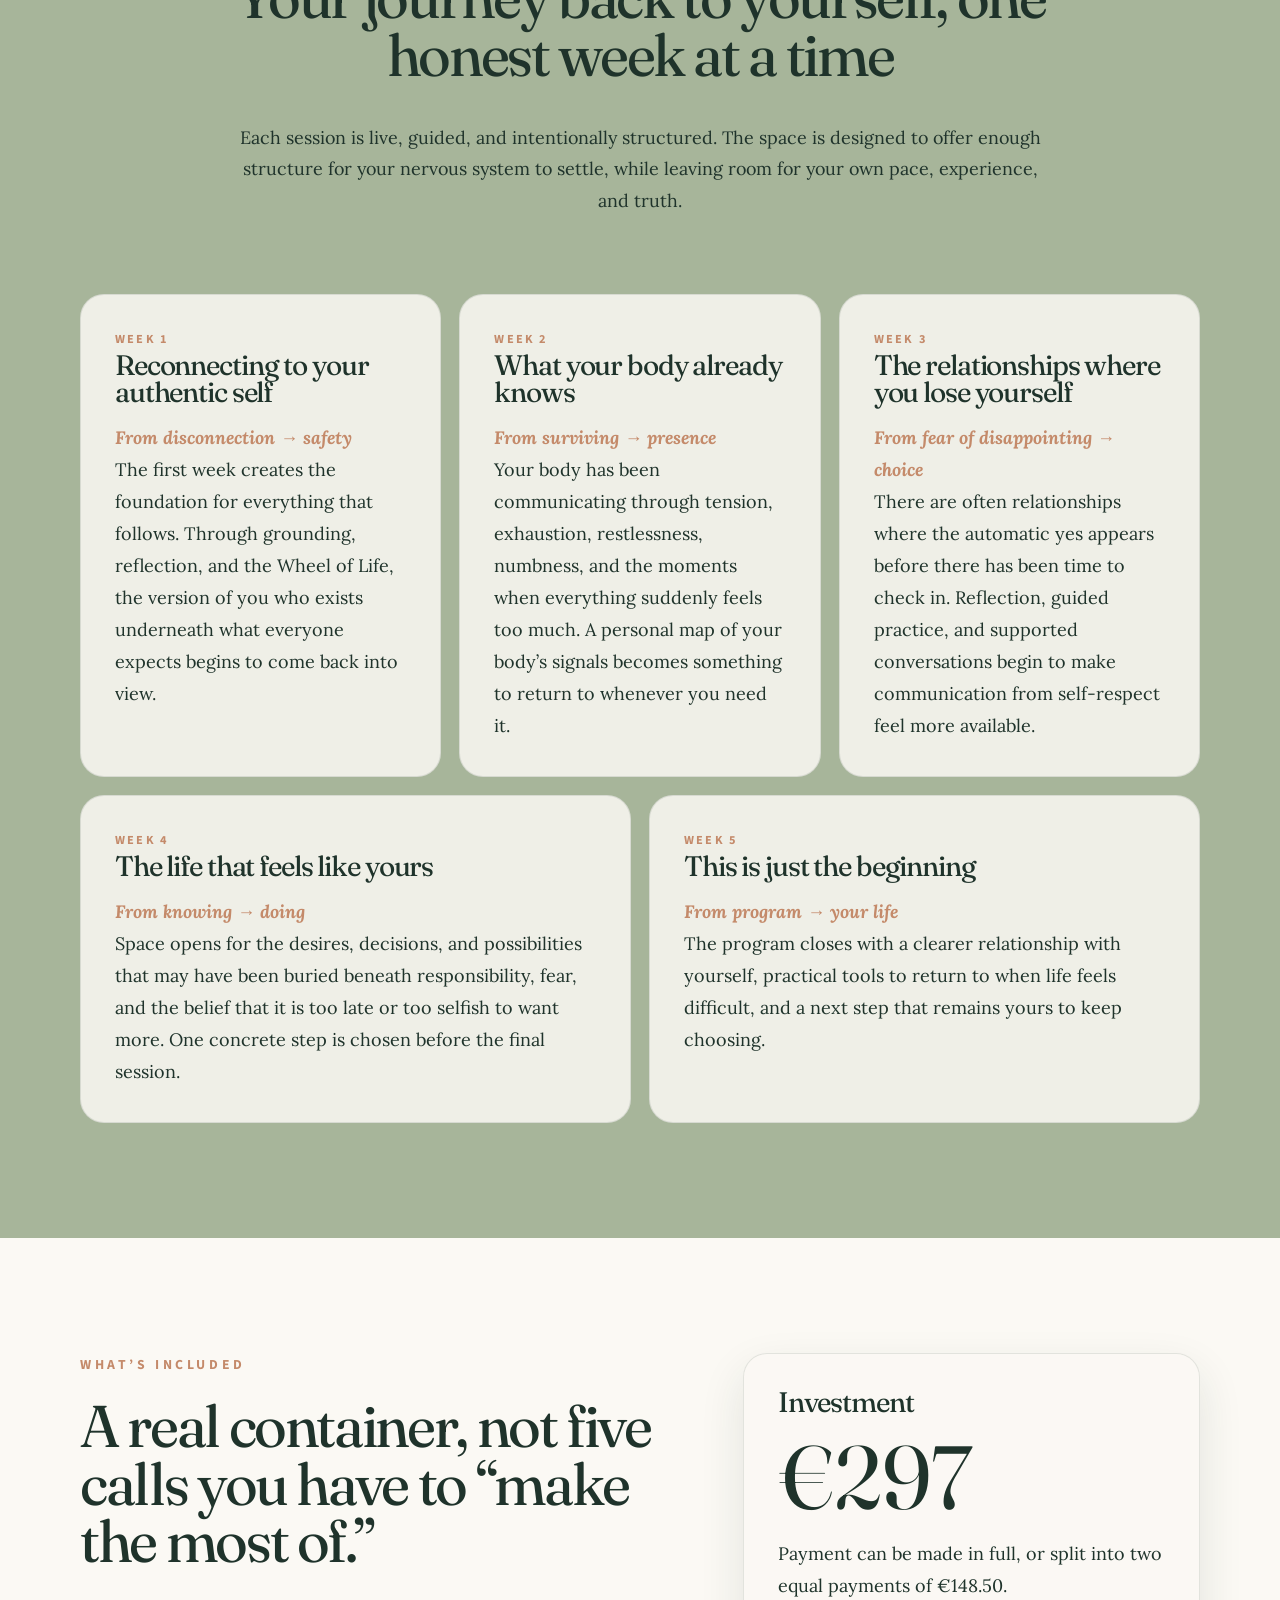
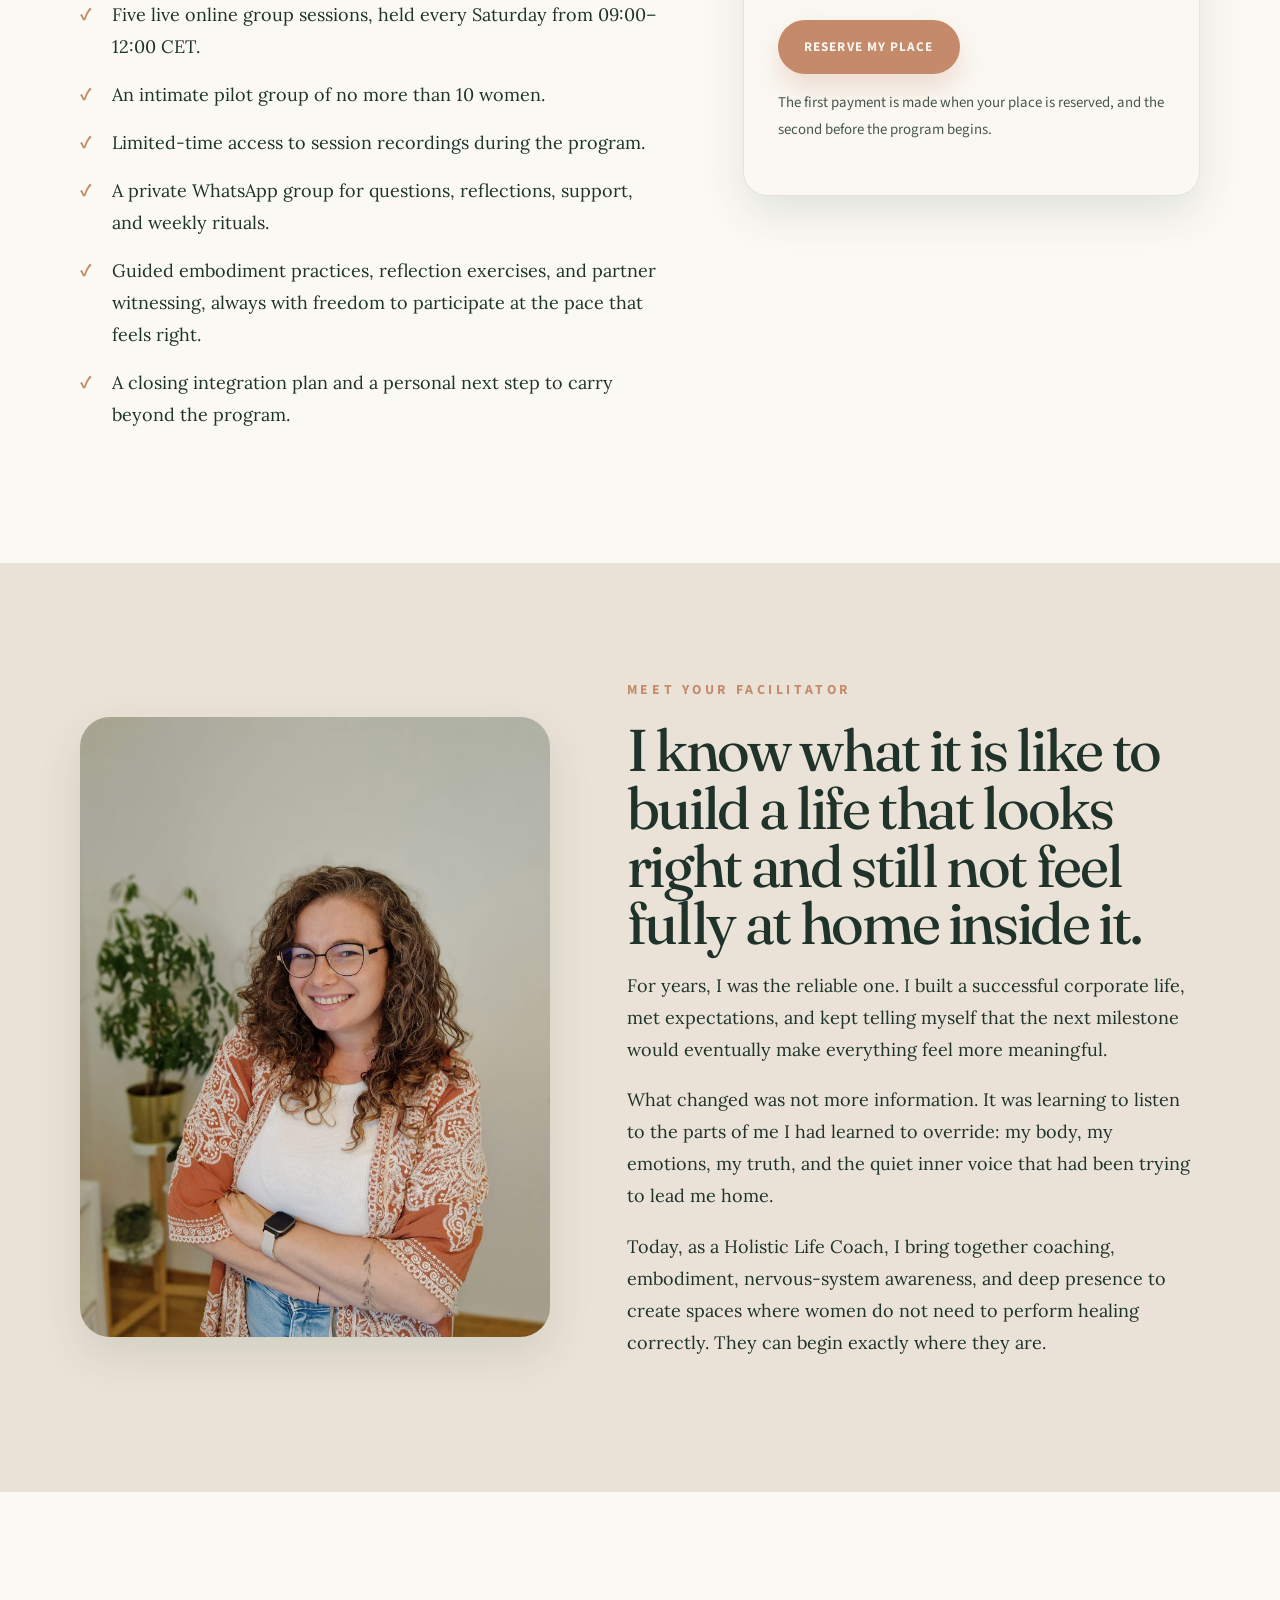
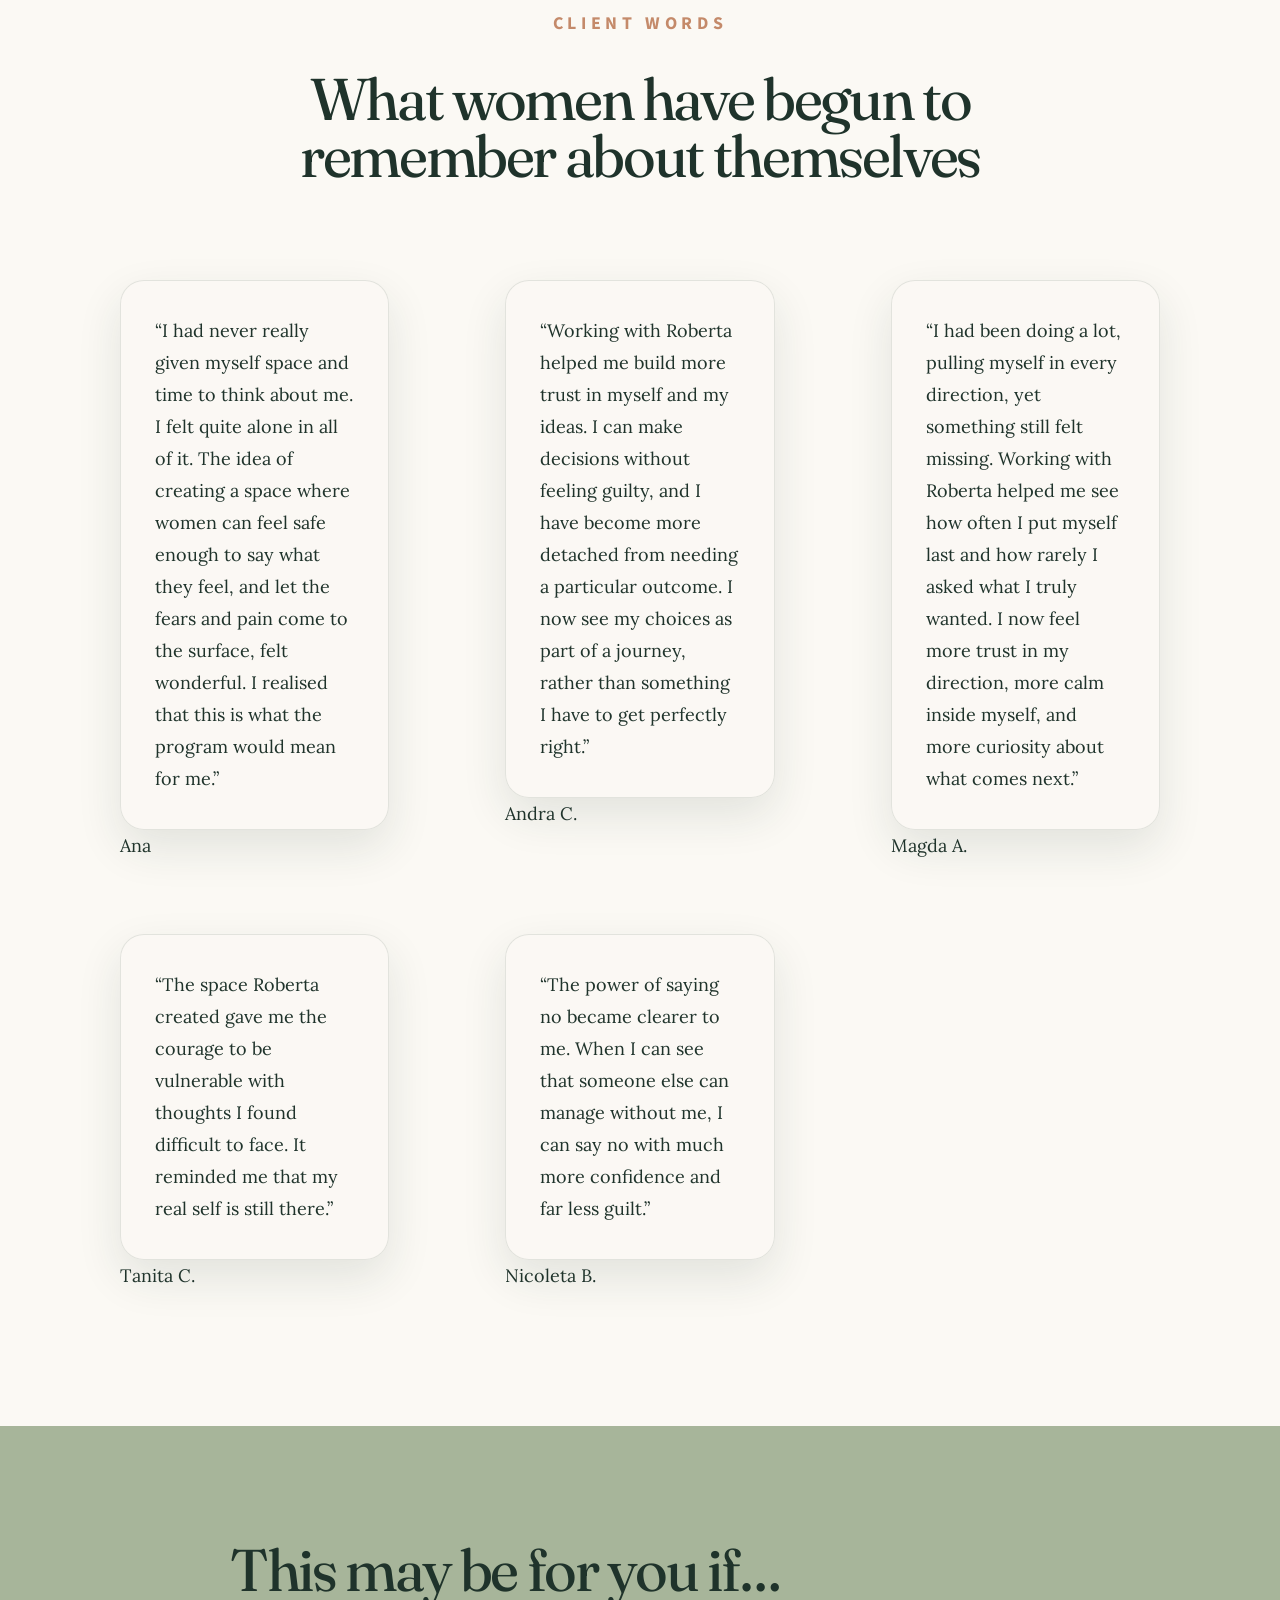
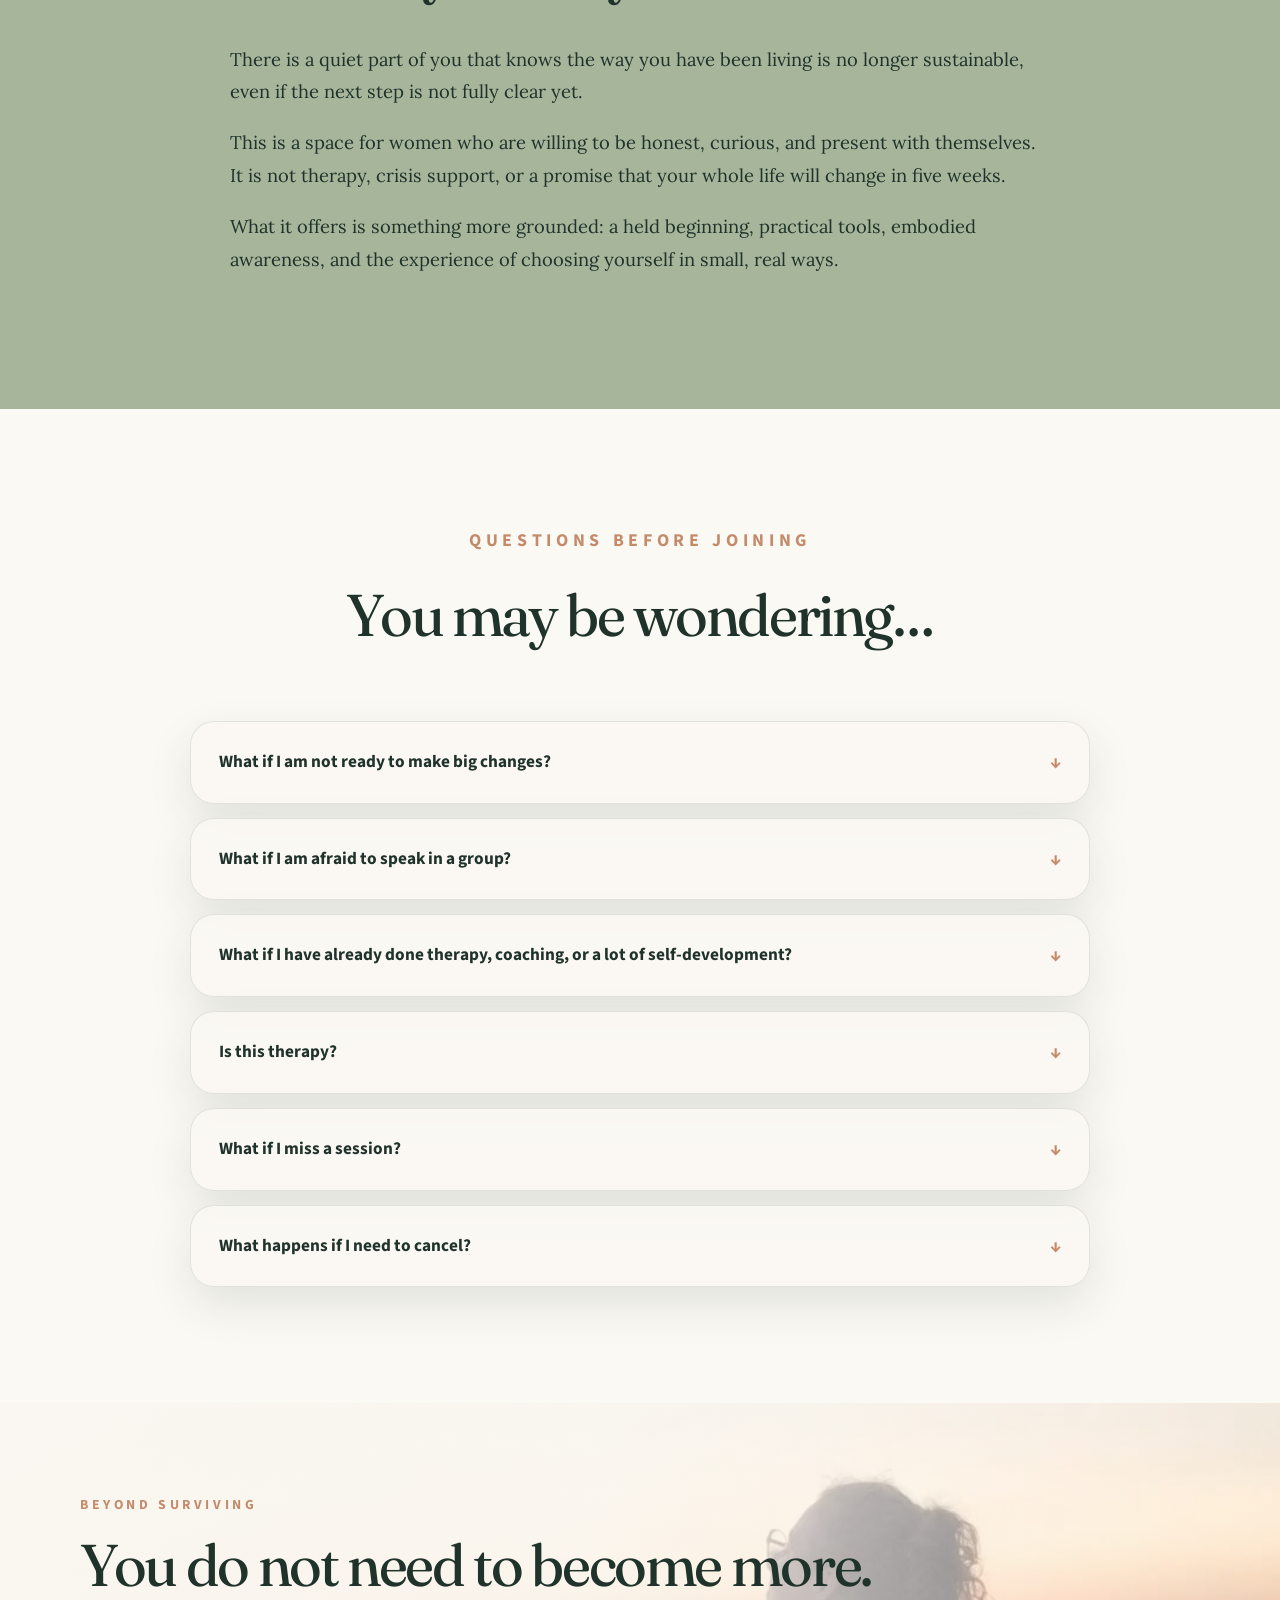
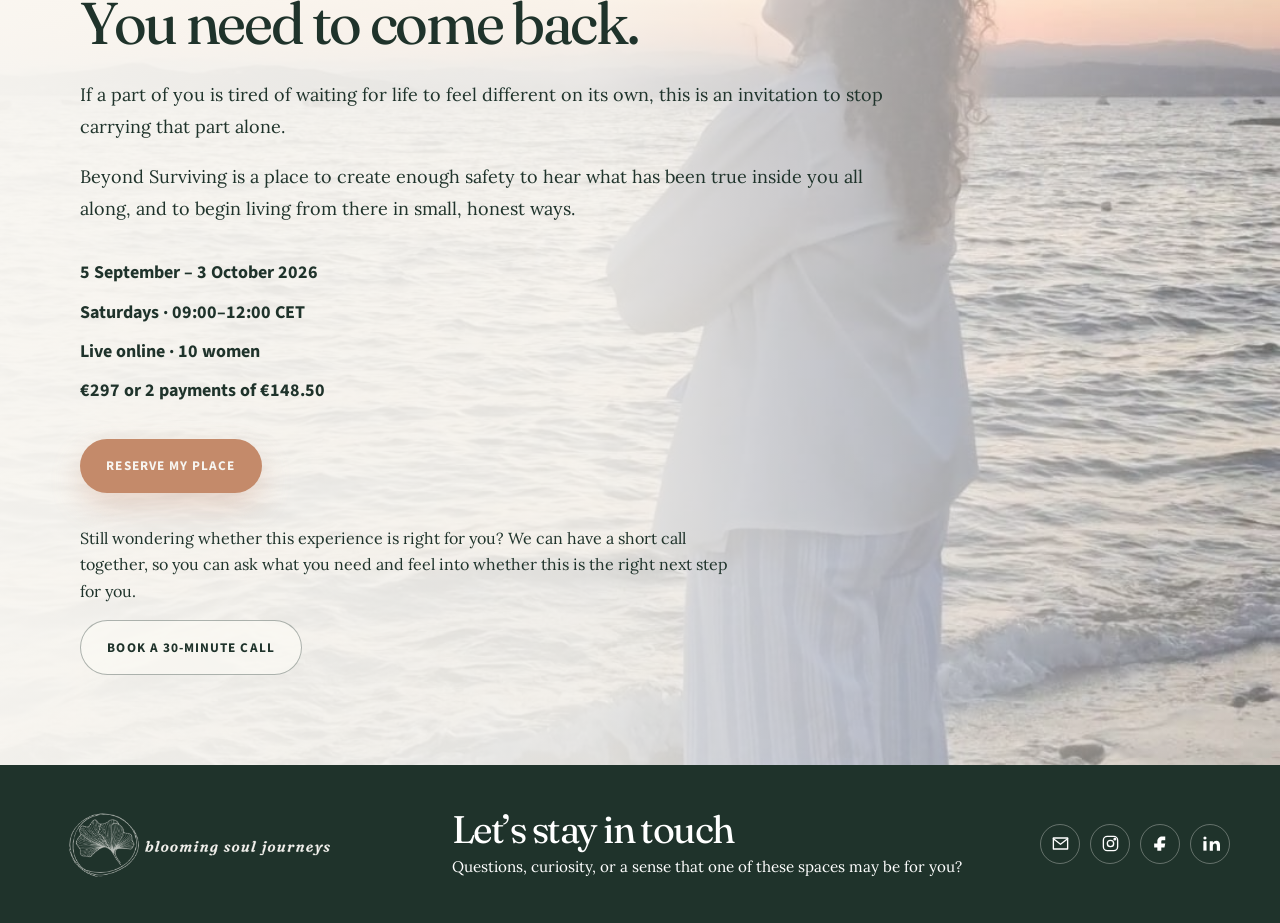
==== commit a13eed8a: "Add files via upload" ====
--- a/beyond-surviving.html
+++ b/beyond-surviving.html
@@ -13,7 +13,7 @@
   <link rel="preconnect" href="https://fonts.gstatic.com" crossorigin>
   <link href="https://fonts.googleapis.com/css2?family=Fraunces:opsz,wght,SOFT,WONK@9..144,300..700,30..100,0..1&family=Lora:ital,wght@0,400..700;1,400..700&family=Source+Sans+3:wght@400;500;600;700&display=swap" rel="stylesheet">
   <link rel="stylesheet" href="beyond-surviving.css?v=17" />
-  <link rel="stylesheet" href="site-shell.css?v=17">
+  <link rel="stylesheet" href="site-shell.css?v=19">
 </head>
 <body>
   <a class="skip-link" href="#main">Skip to content</a>
@@ -335,6 +335,6 @@
   <div data-site-footer></div>
 
   <script src="beyond-surviving.js?v=17"></script>
-  <script src="site-shell.js?v=17"></script>
+  <script src="site-shell.js?v=19"></script>
 </body>
 </html>
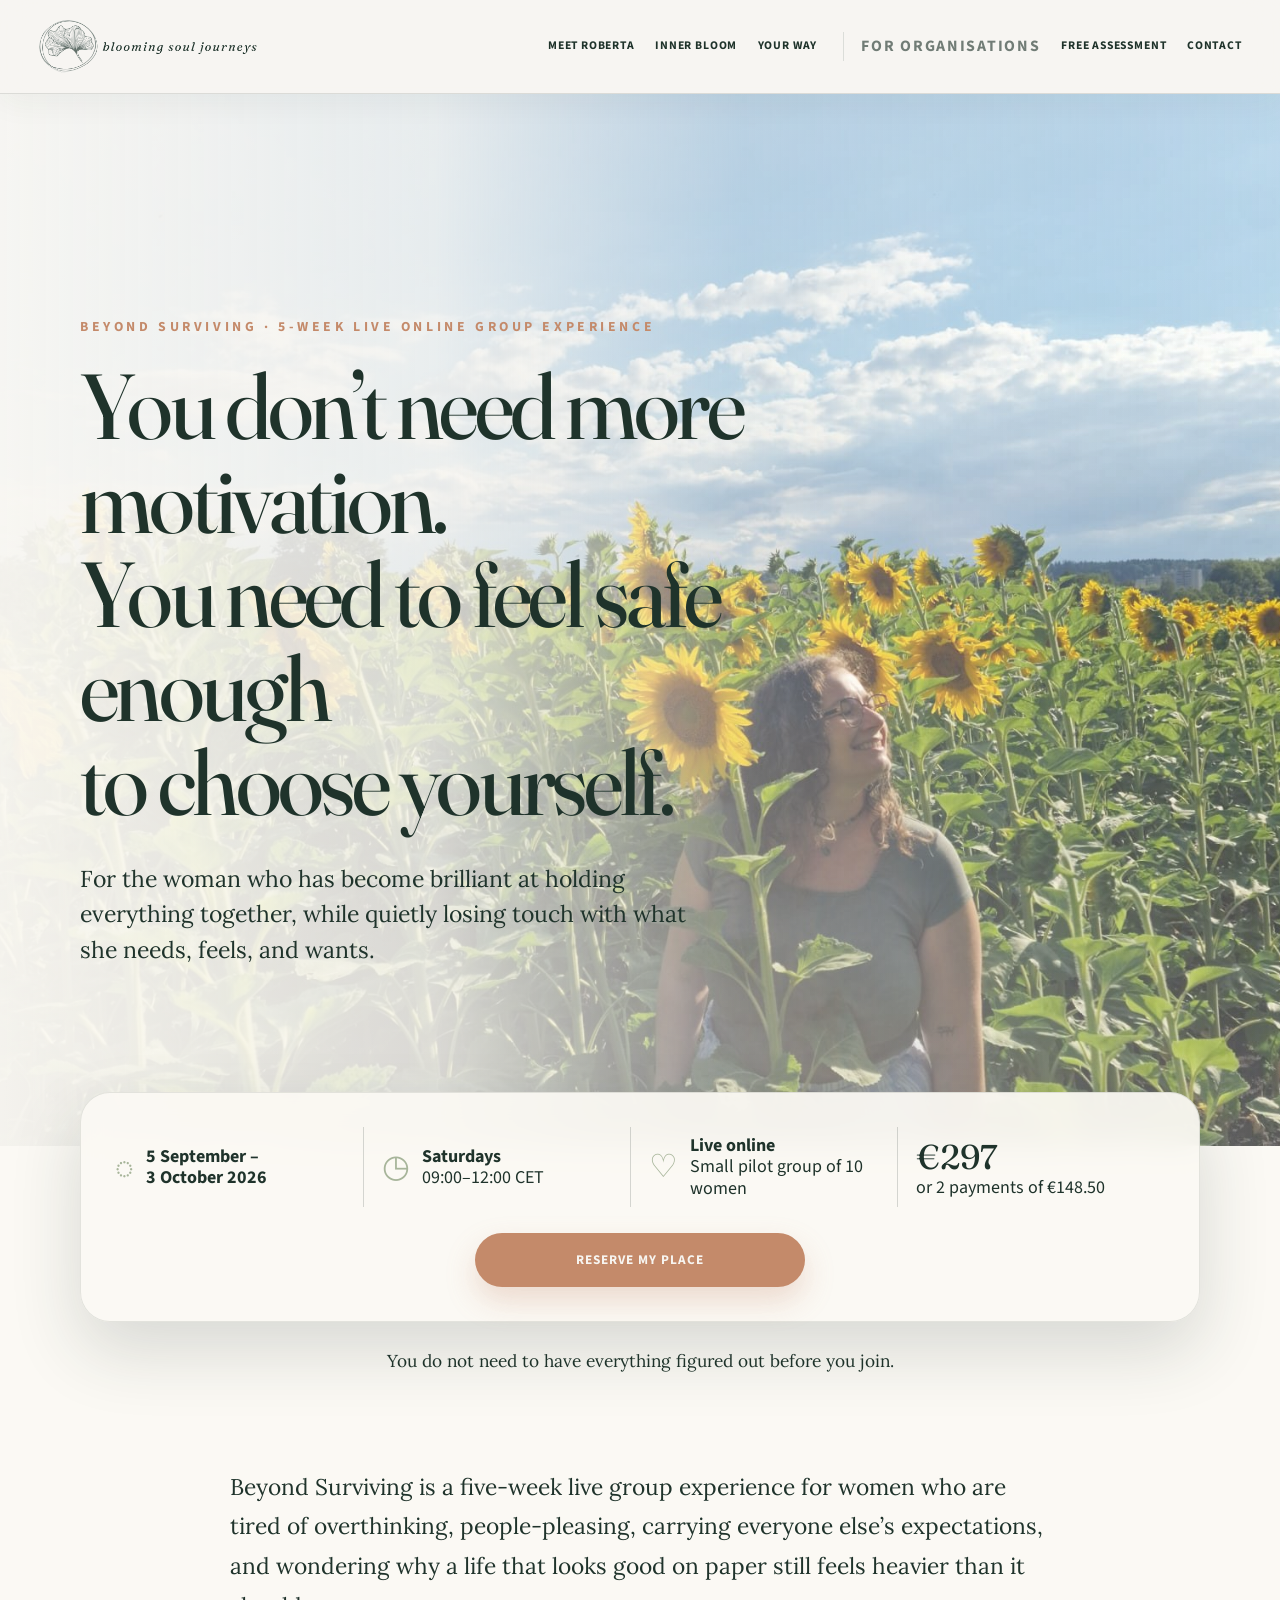
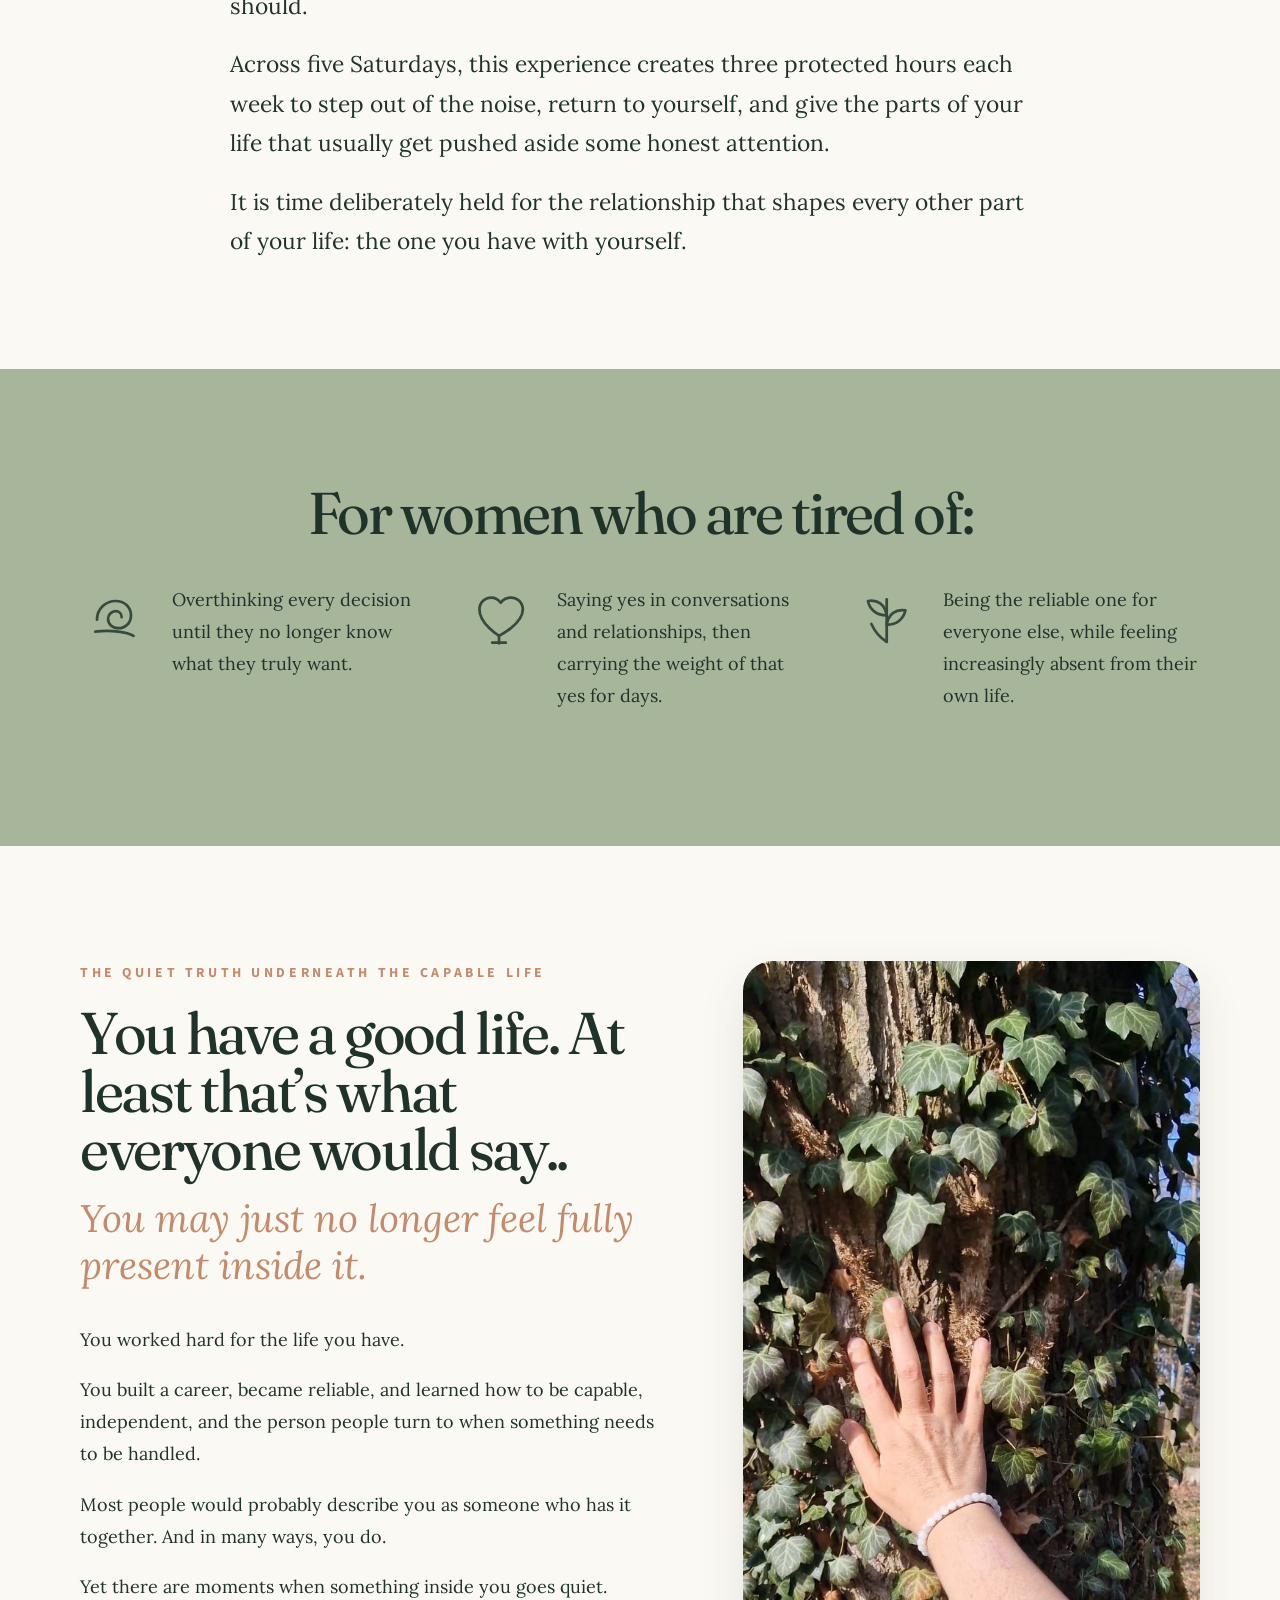
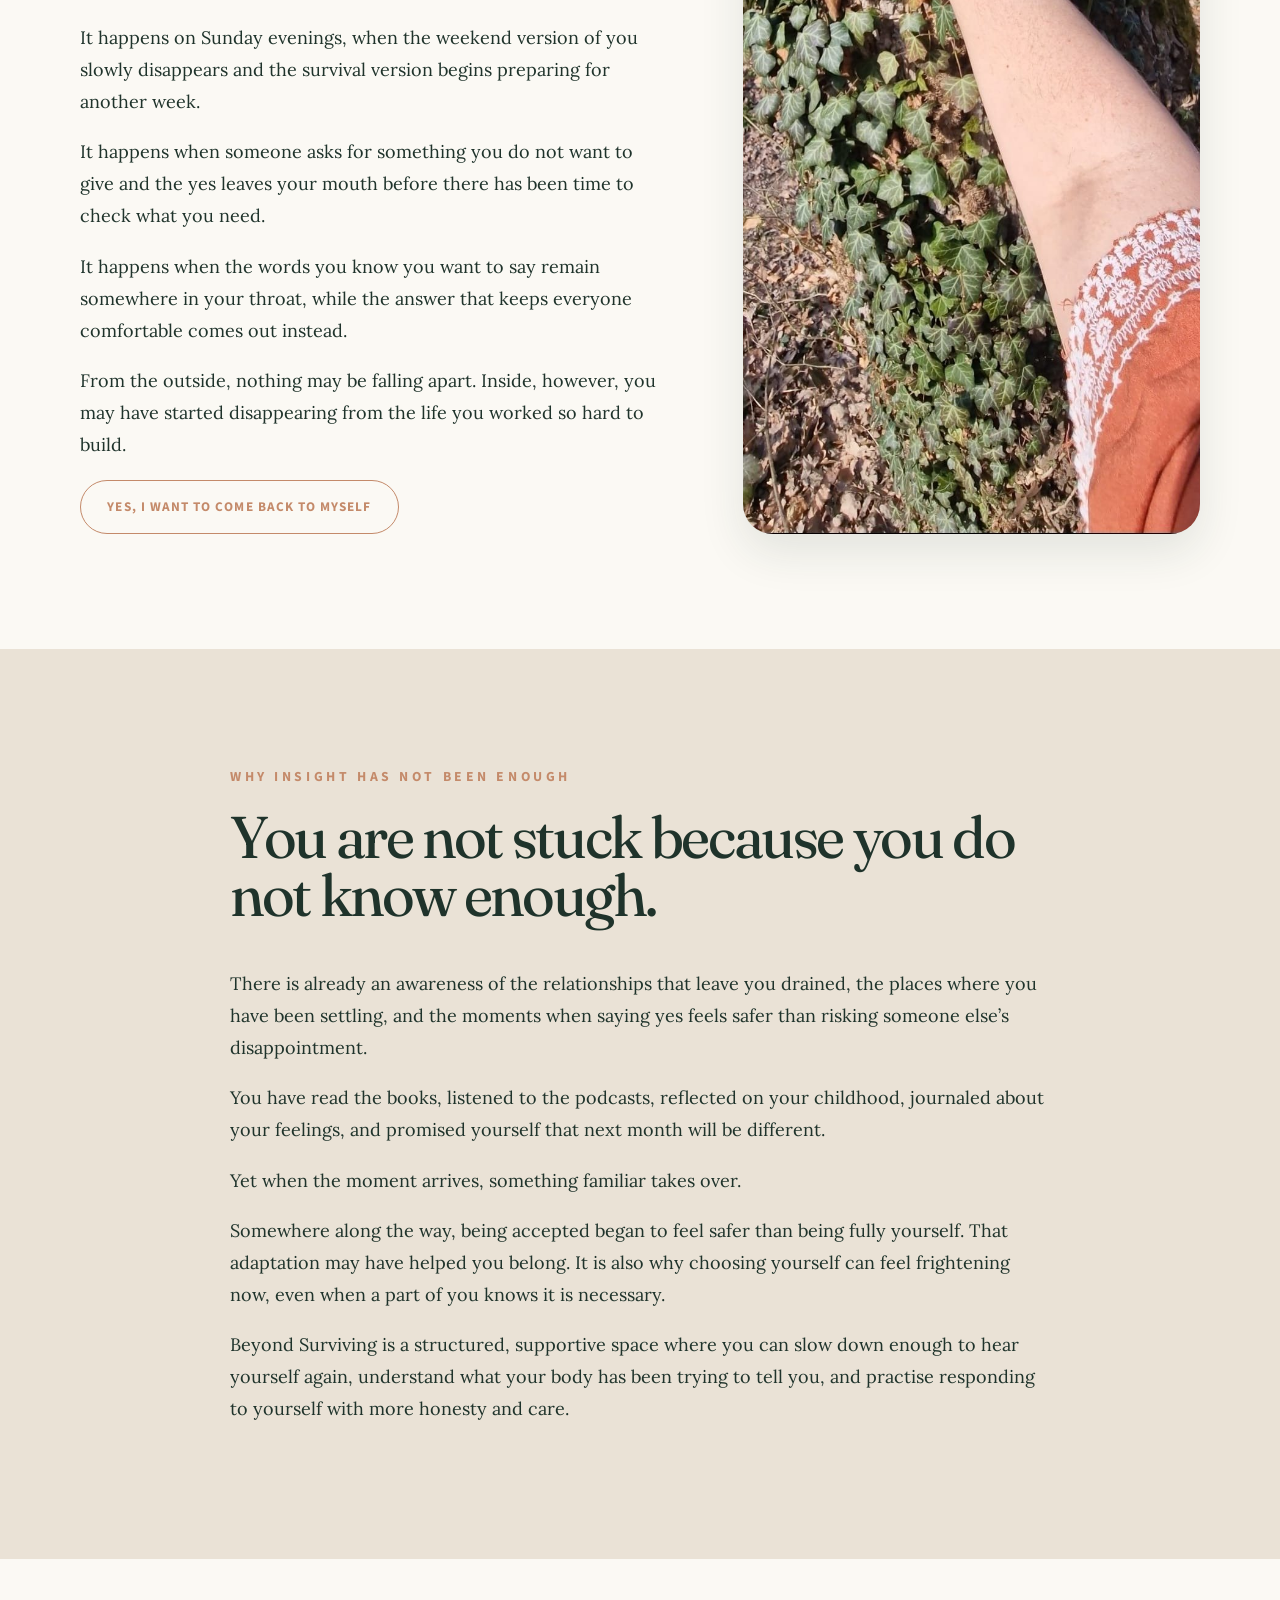
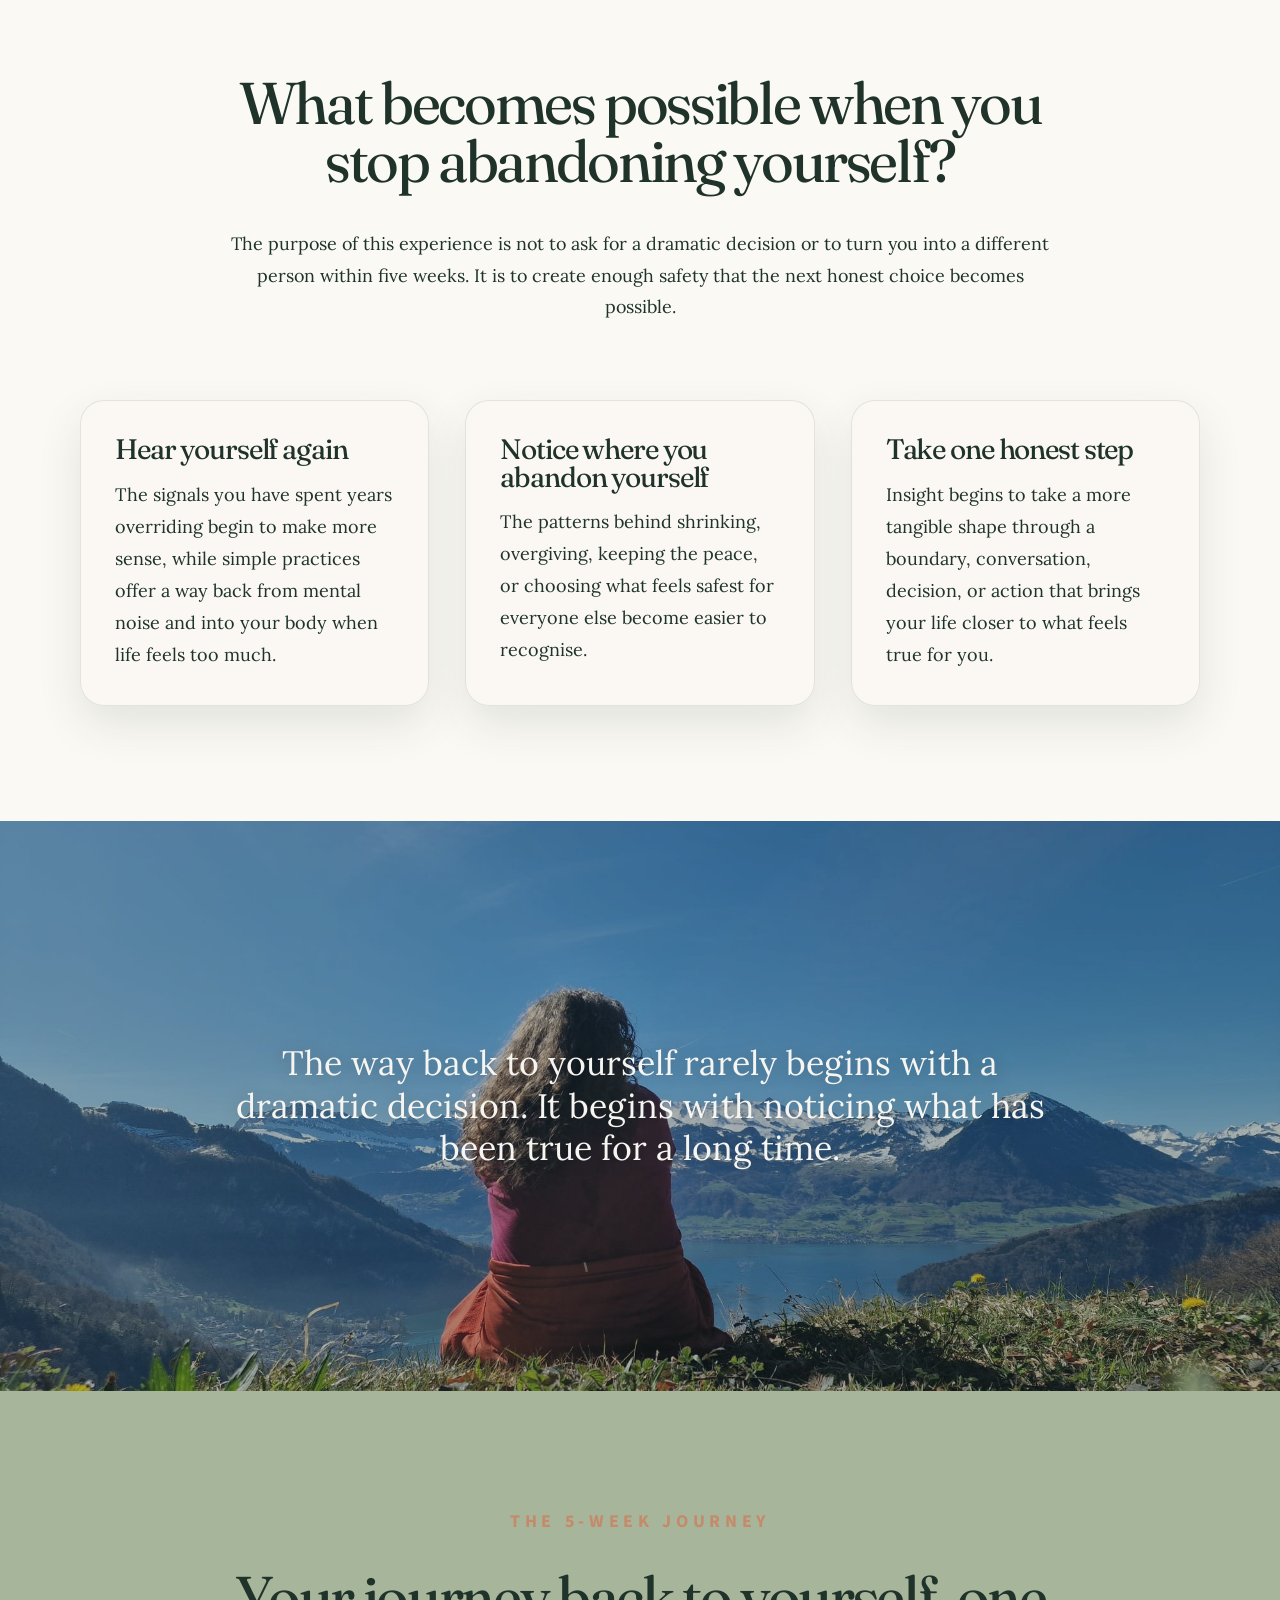
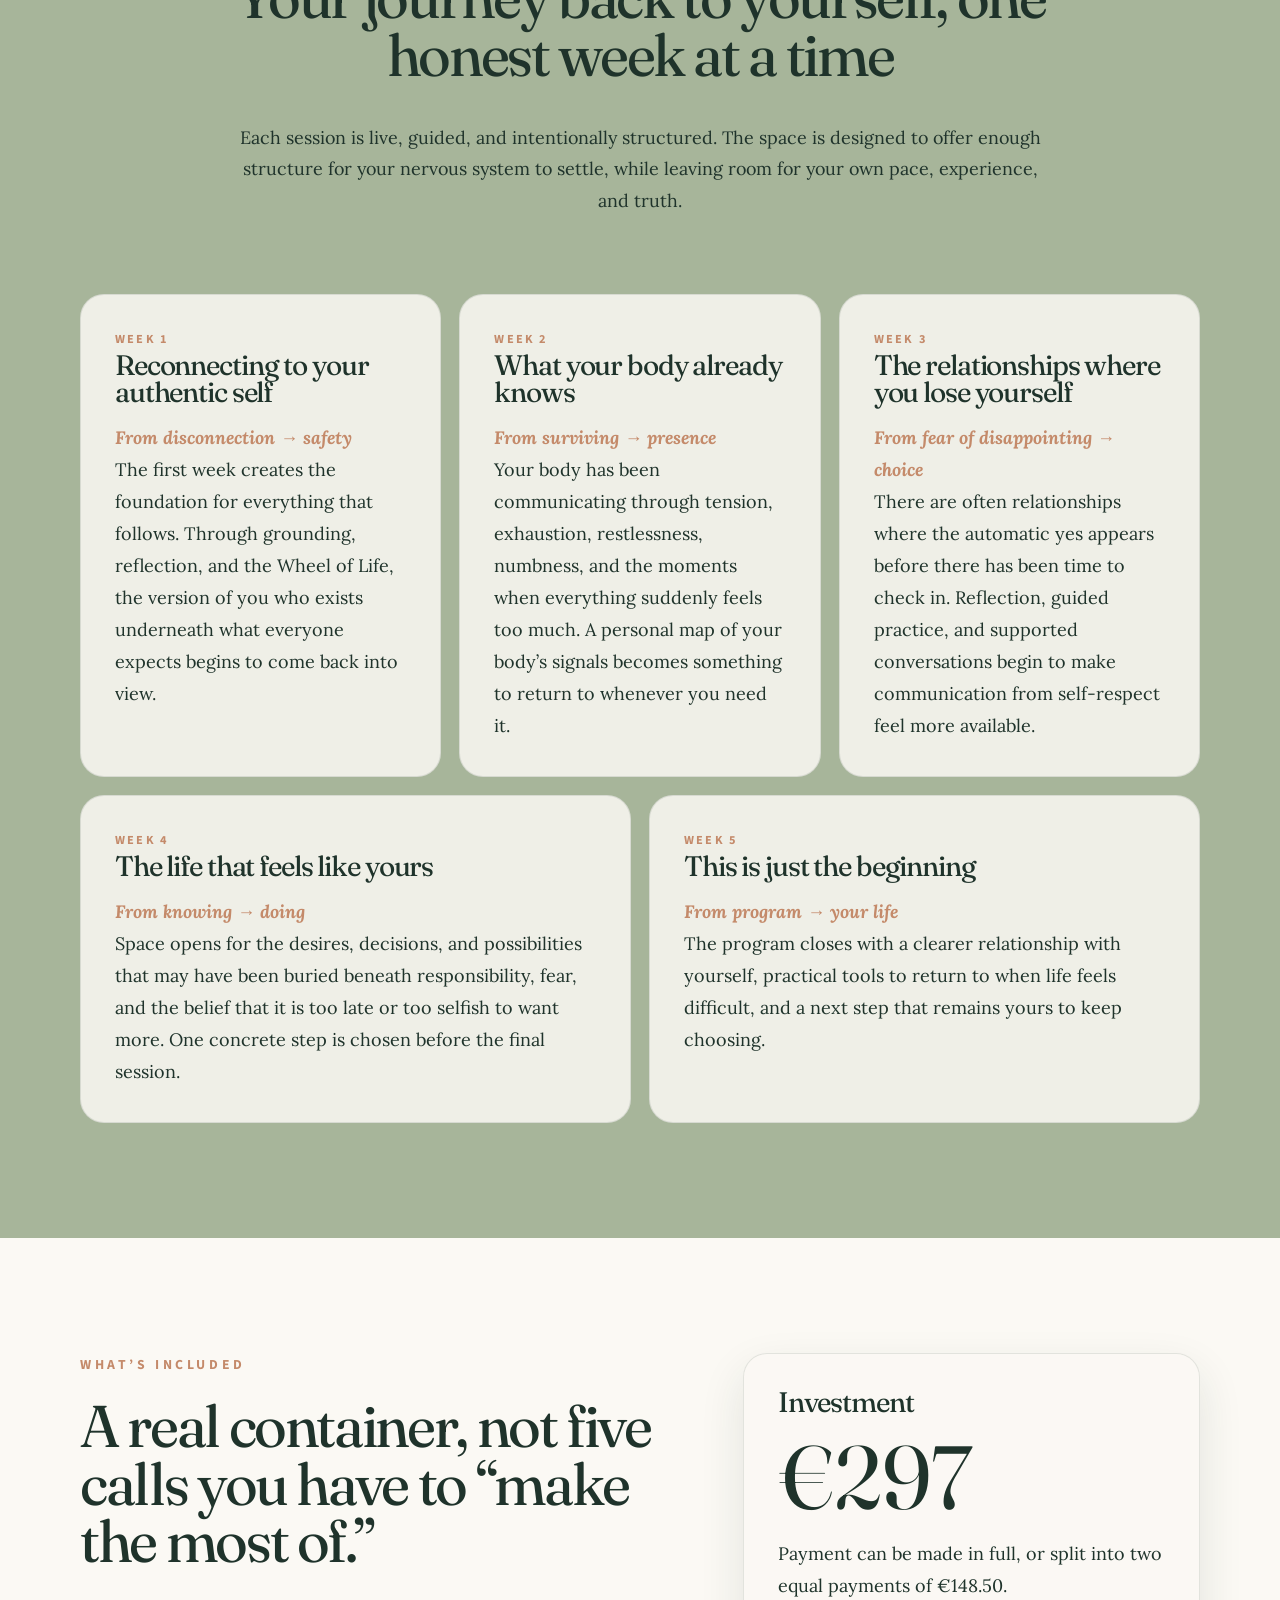
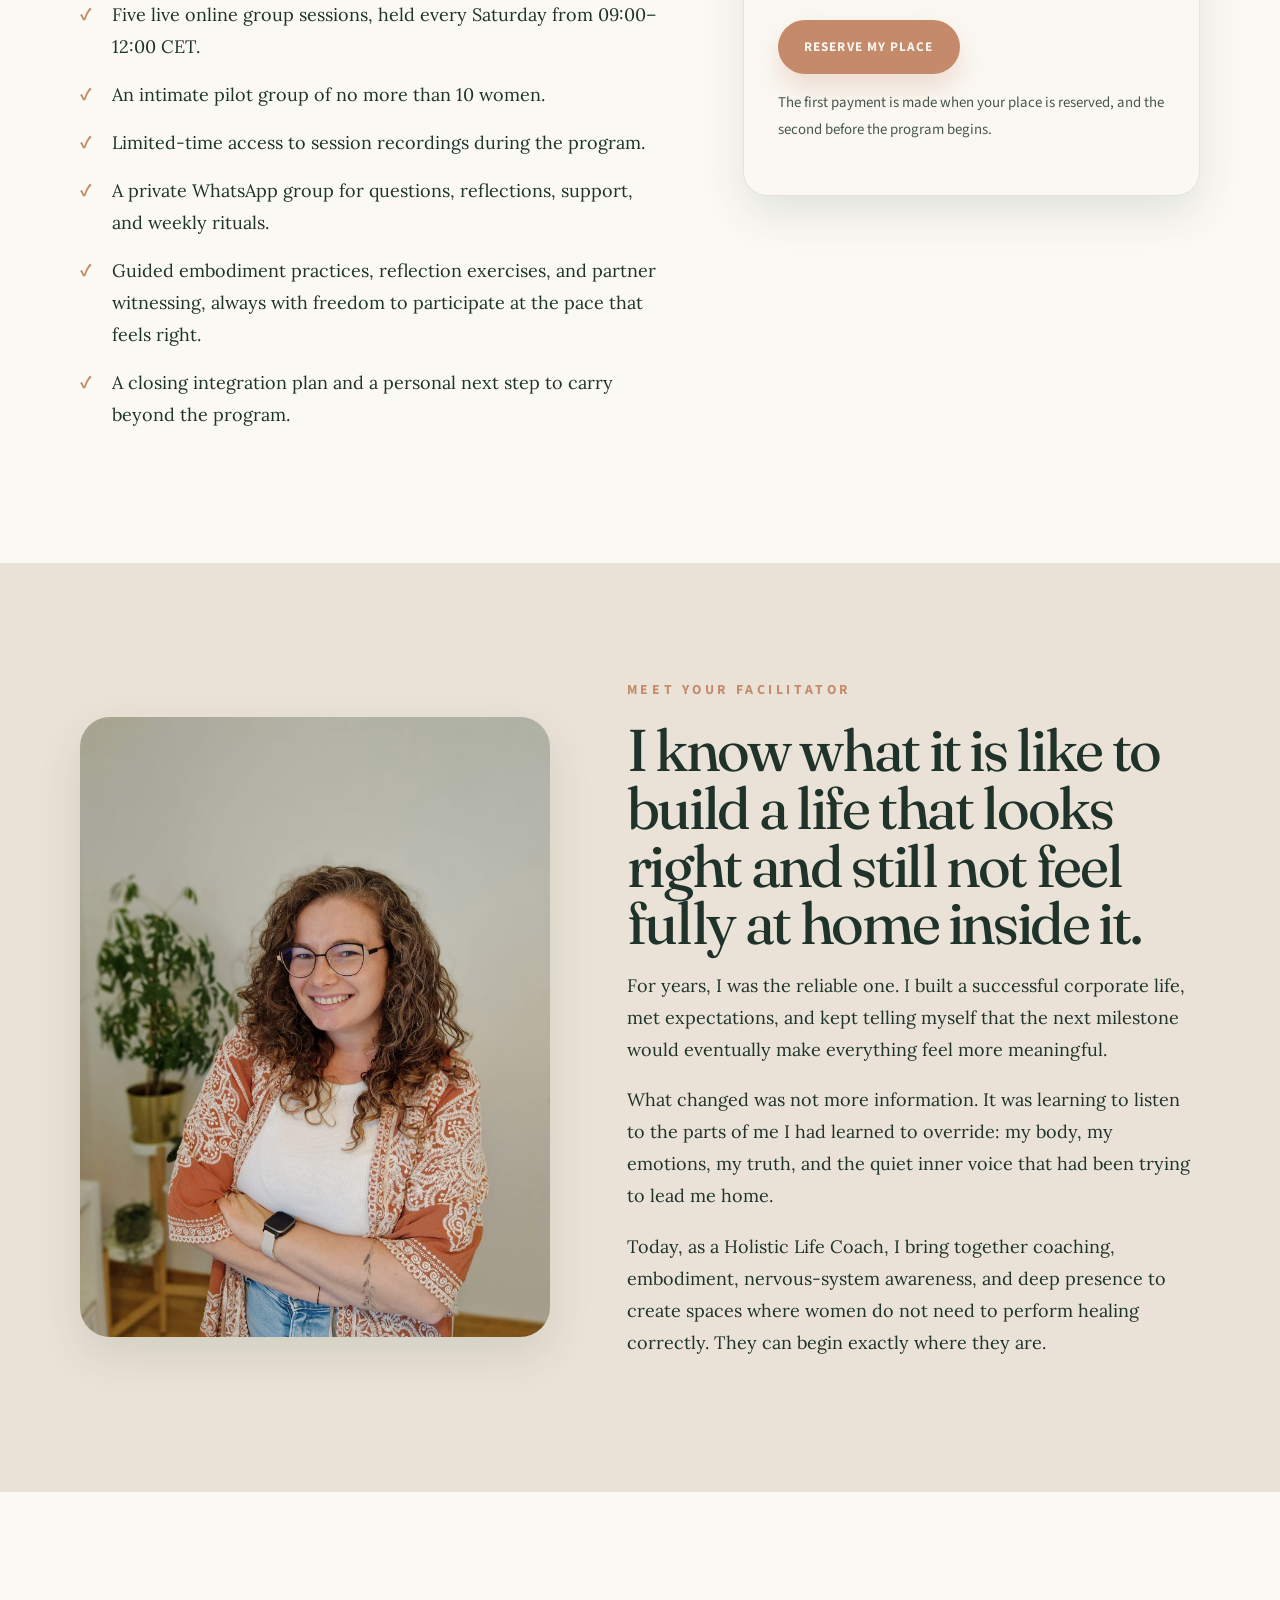
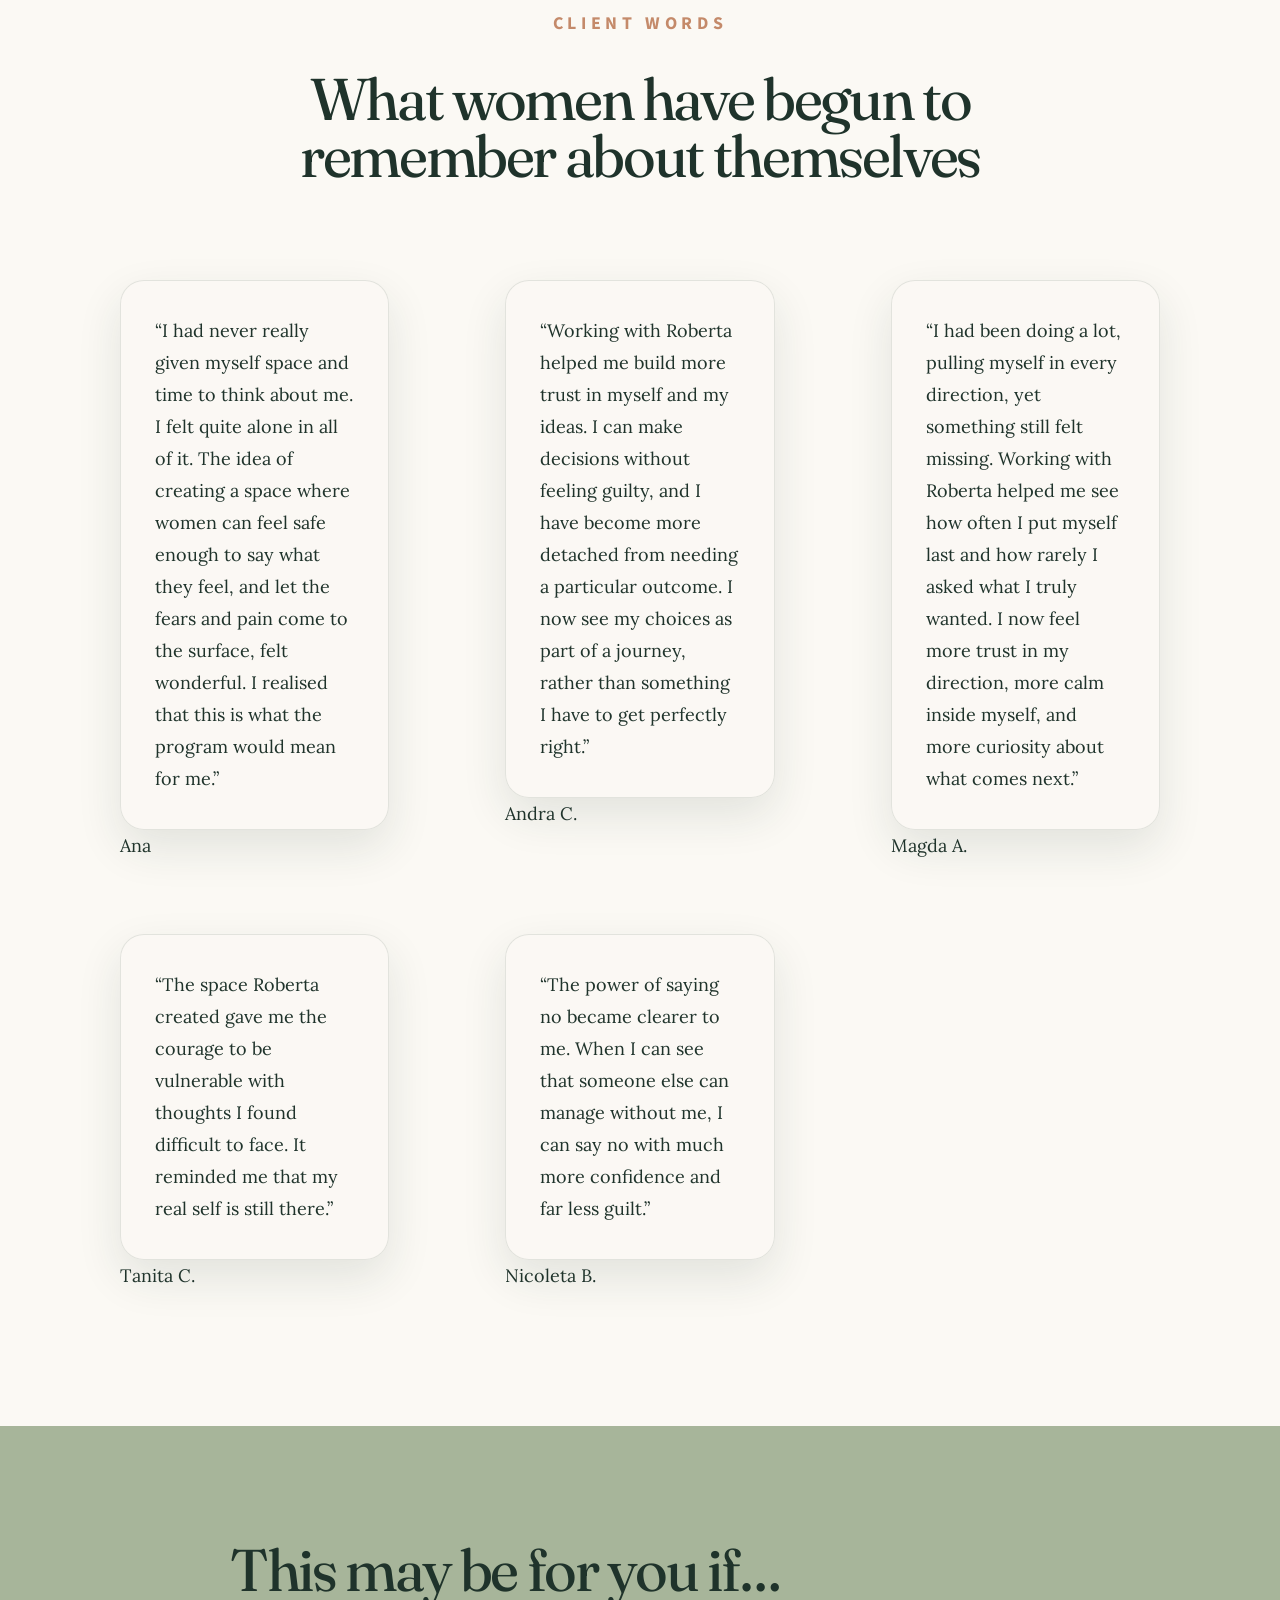
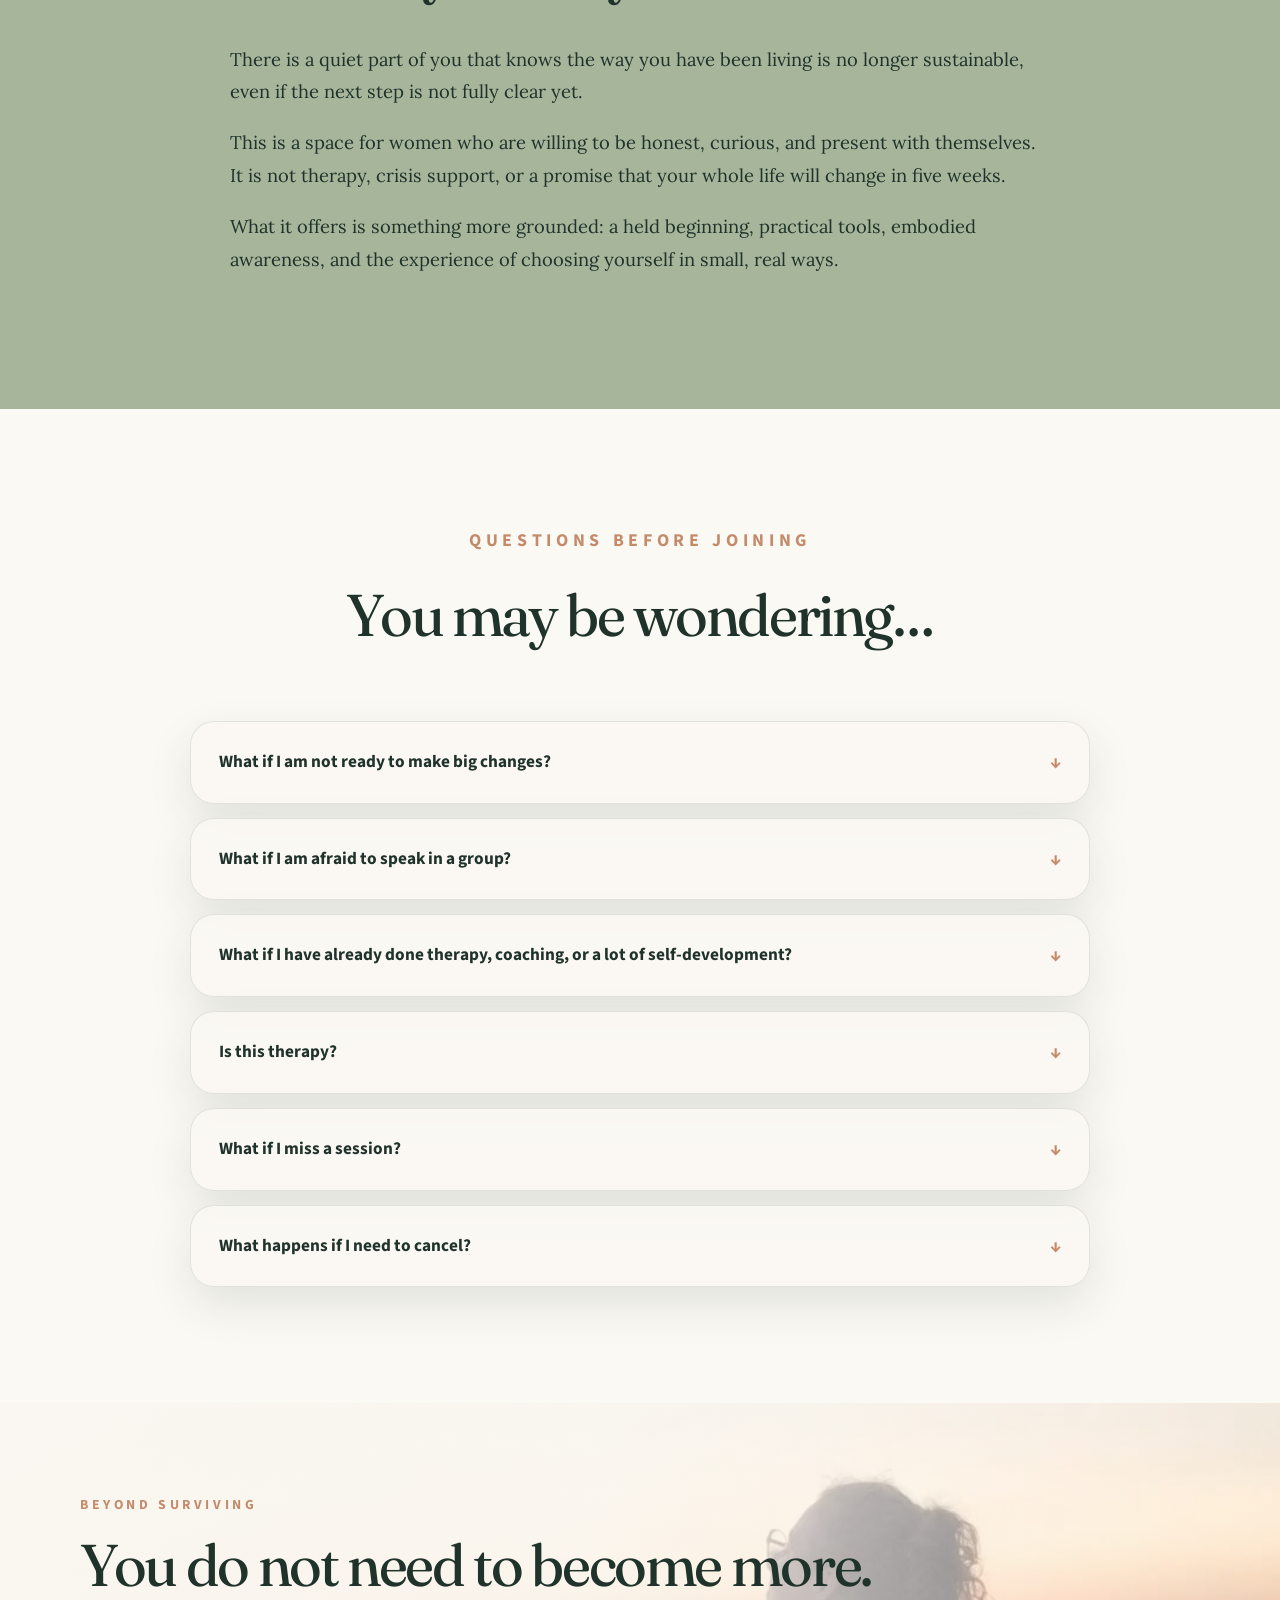
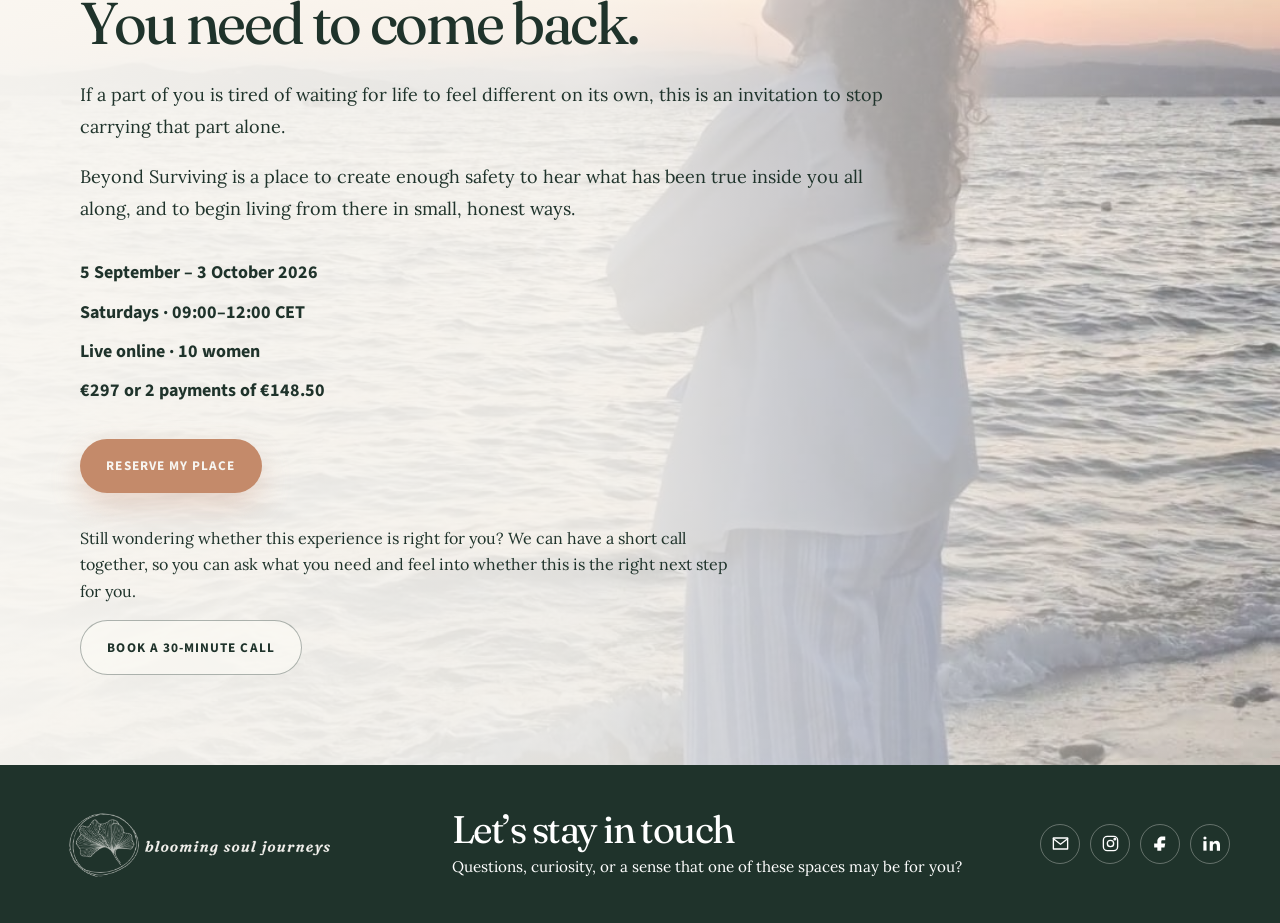
==== commit c966c275: "Add files via upload" ====
--- a/beyond-surviving.html
+++ b/beyond-surviving.html
@@ -13,7 +13,7 @@
   <link rel="preconnect" href="https://fonts.gstatic.com" crossorigin>
   <link href="https://fonts.googleapis.com/css2?family=Fraunces:opsz,wght,SOFT,WONK@9..144,300..700,30..100,0..1&family=Lora:ital,wght@0,400..700;1,400..700&family=Source+Sans+3:wght@400;500;600;700&display=swap" rel="stylesheet">
   <link rel="stylesheet" href="beyond-surviving.css?v=17" />
-  <link rel="stylesheet" href="site-shell.css?v=19">
+  <link rel="stylesheet" href="site-shell.css?v=28">
 </head>
 <body>
   <a class="skip-link" href="#main">Skip to content</a>
@@ -335,6 +335,6 @@
   <div data-site-footer></div>
 
   <script src="beyond-surviving.js?v=17"></script>
-  <script src="site-shell.js?v=19"></script>
+  <script src="site-shell.js?v=28"></script>
 </body>
 </html>
--- a/site-shell.css
+++ b/site-shell.css
@@ -293,3 +293,26 @@
     justify-content:flex-start;
   }
 }
+
+
+/* V28 — simplified offer architecture */
+.shared-site-nav a.nav-secondary {
+  opacity: .62;
+  font-size: .88em;
+  letter-spacing: .11em;
+  margin-left: .35rem;
+  padding-left: 1.05rem;
+  border-left: 1px solid rgba(25,55,46,.20);
+}
+.shared-site-nav a.nav-secondary:hover,
+.shared-site-nav a.nav-secondary[aria-current="page"] {
+  opacity: 1;
+}
+@media (max-width: 980px) {
+  .shared-site-nav a.nav-secondary {
+    margin-left: 0;
+    padding-left: 0;
+    border-left: 0;
+    opacity: .72;
+  }
+}
